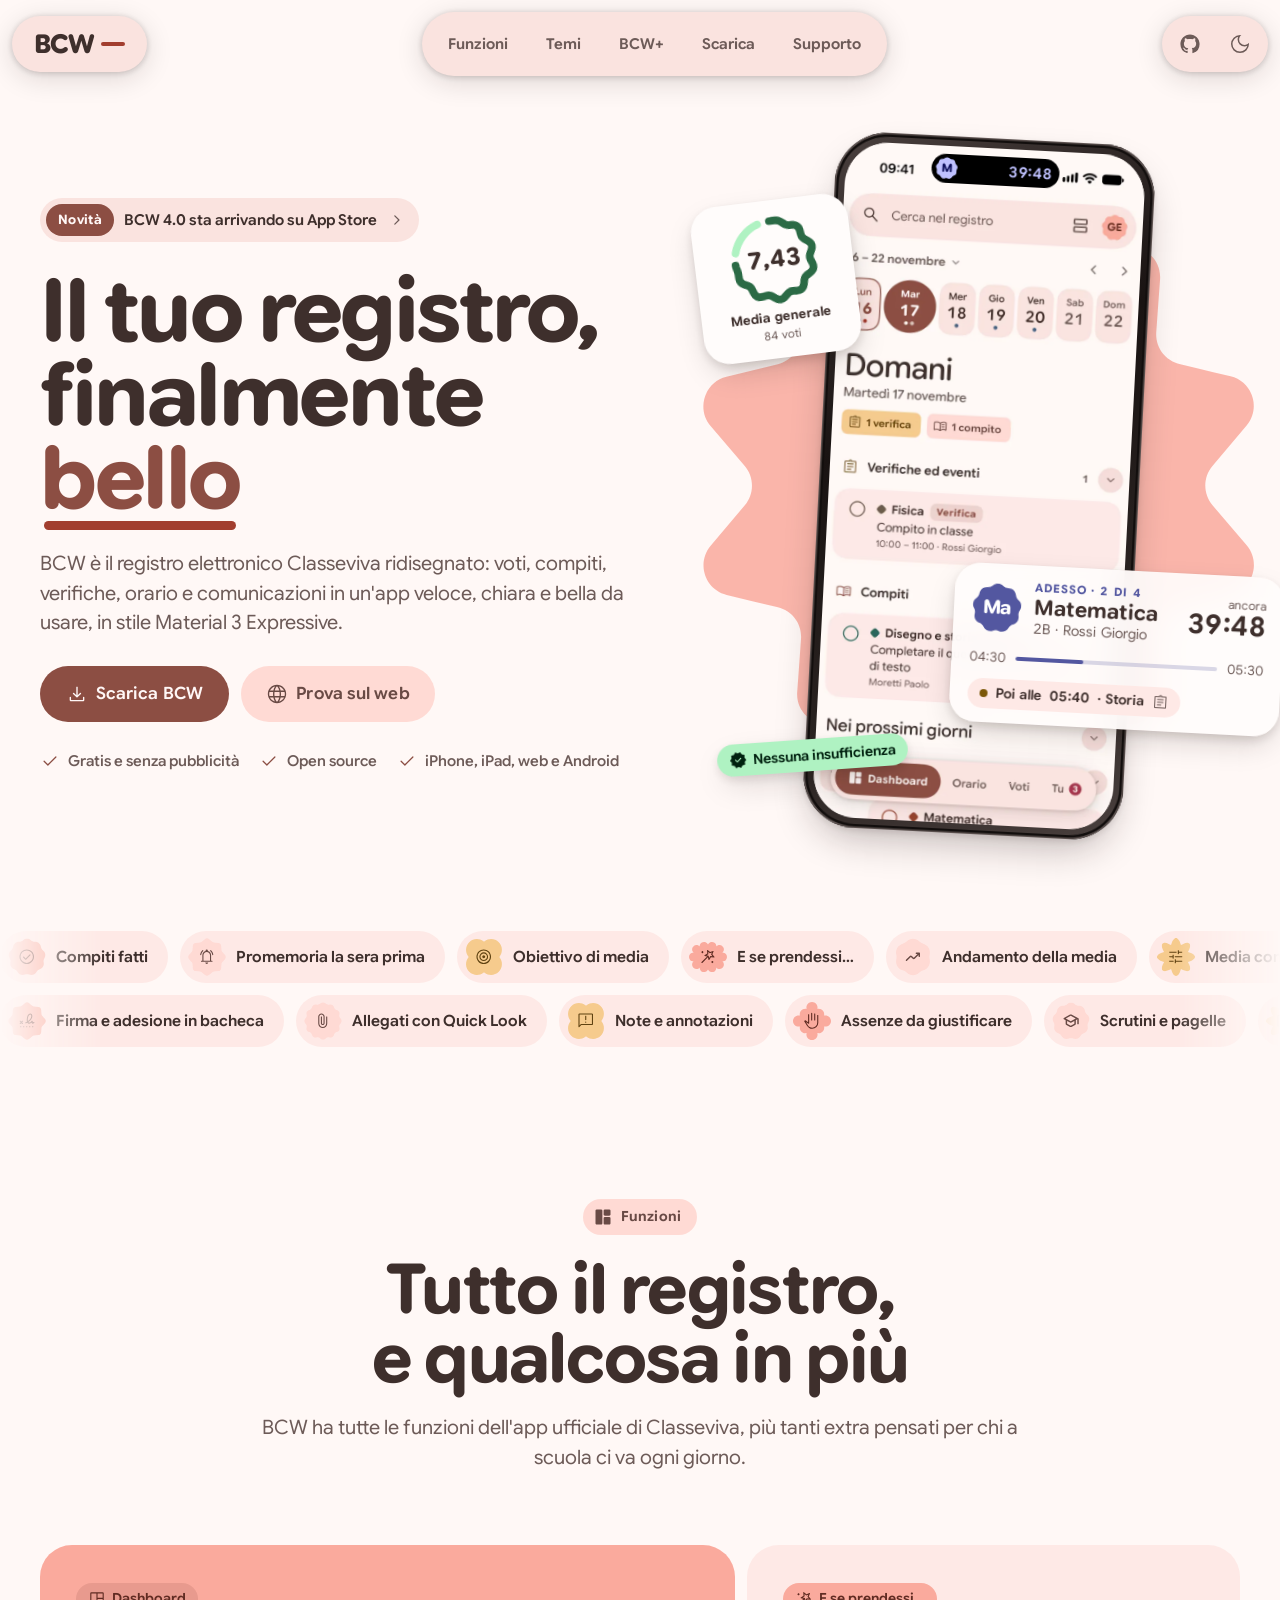
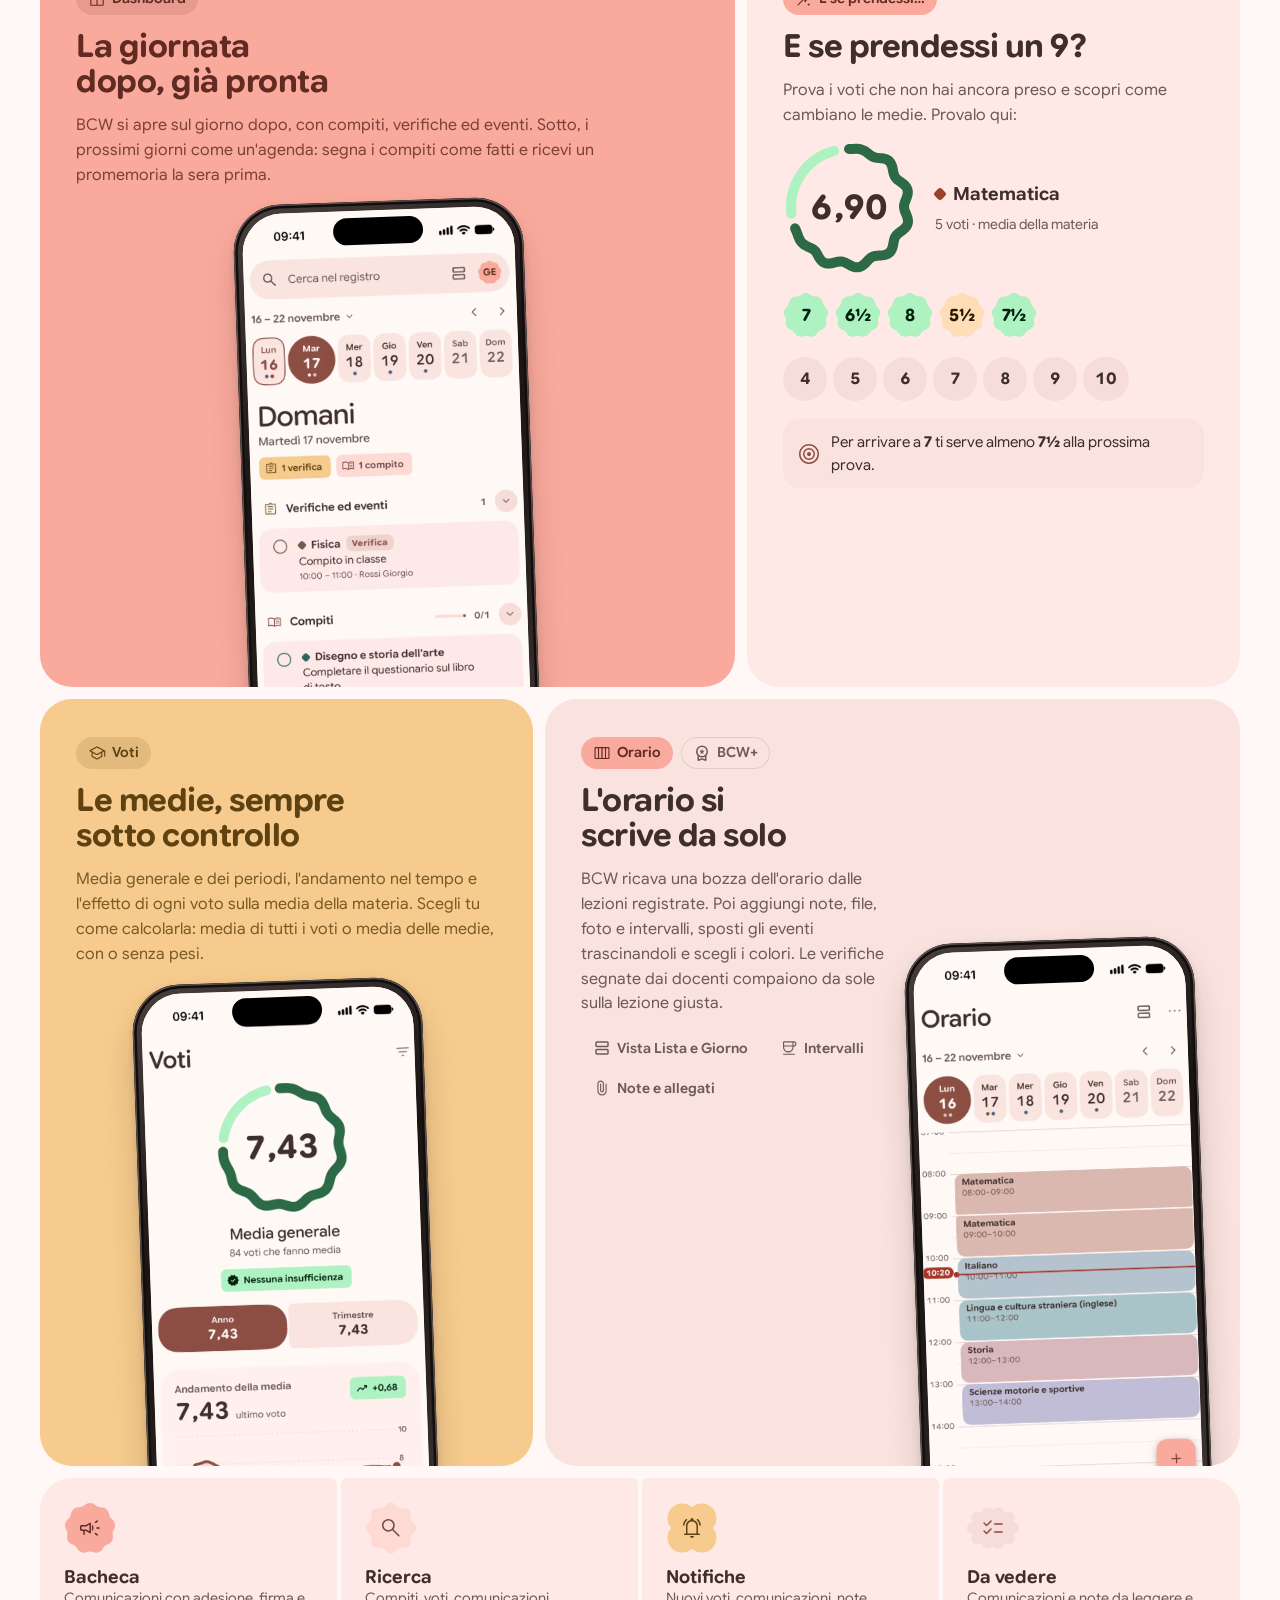
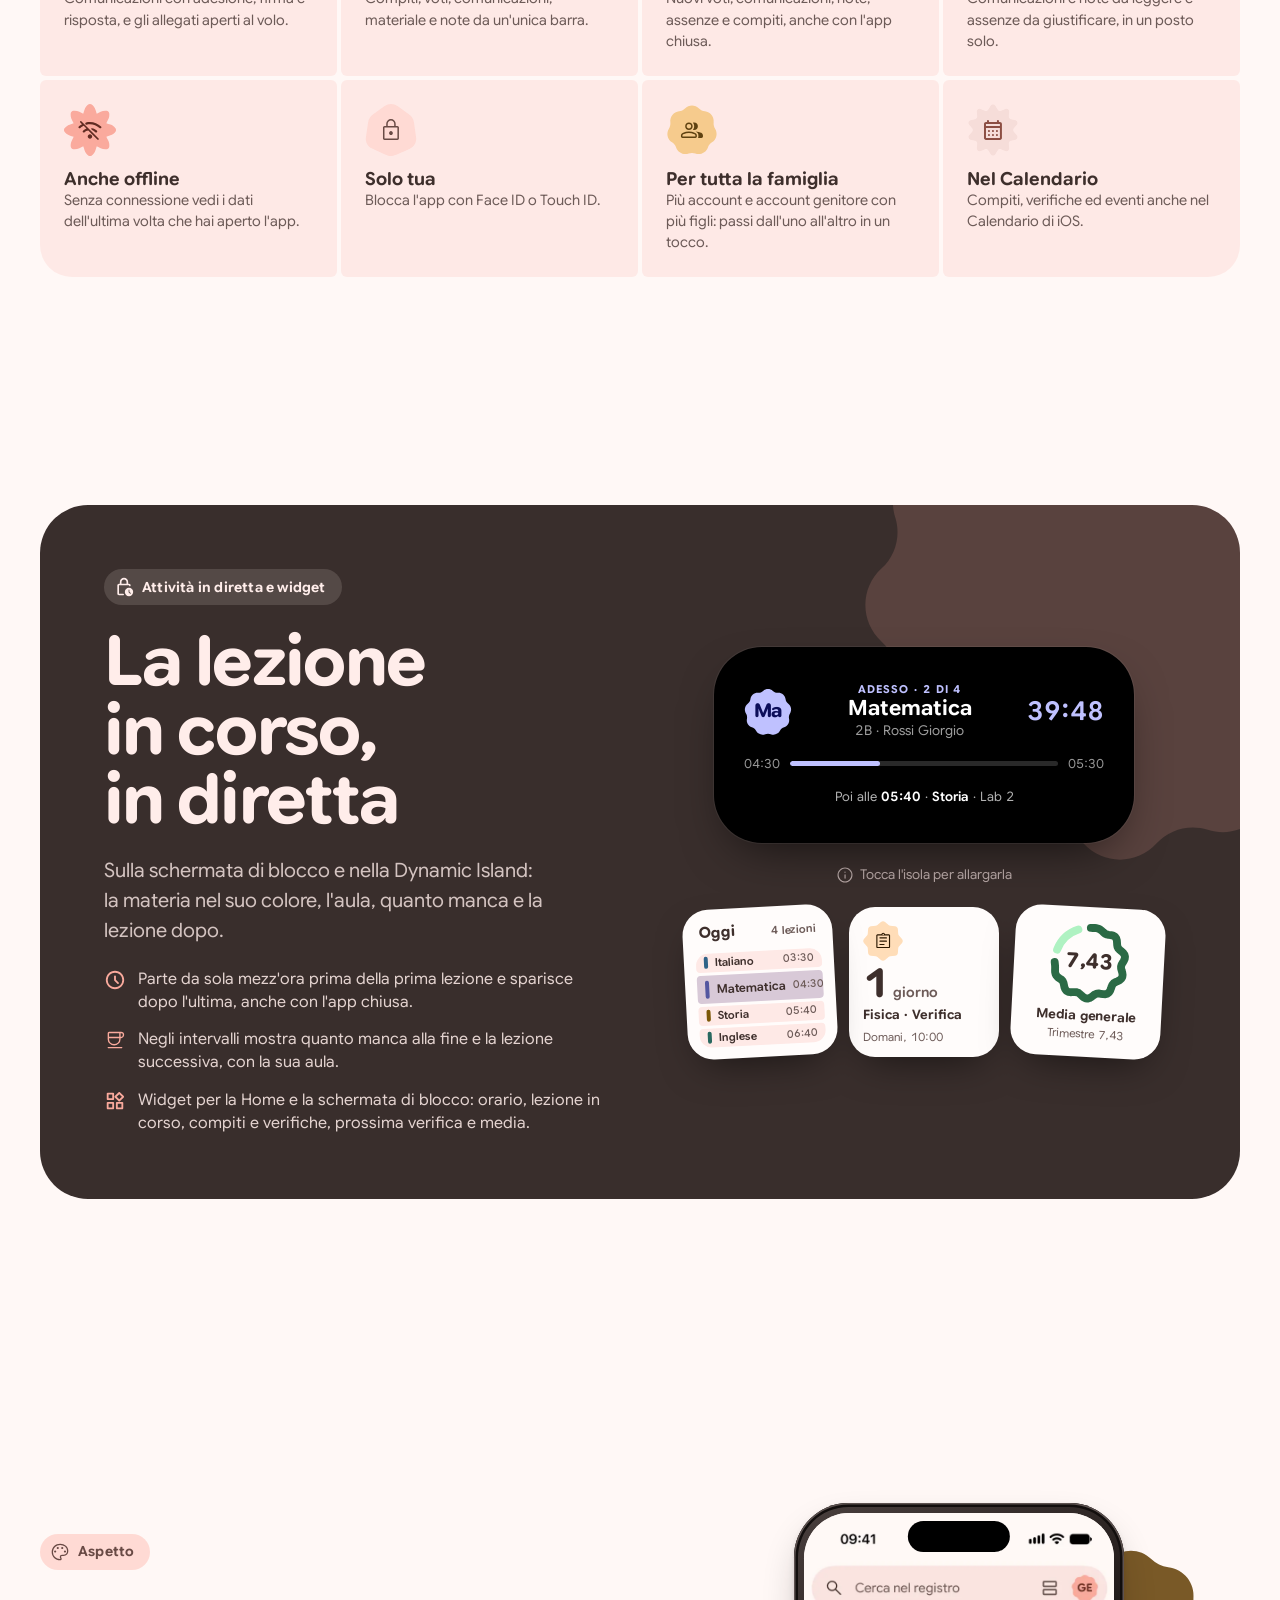
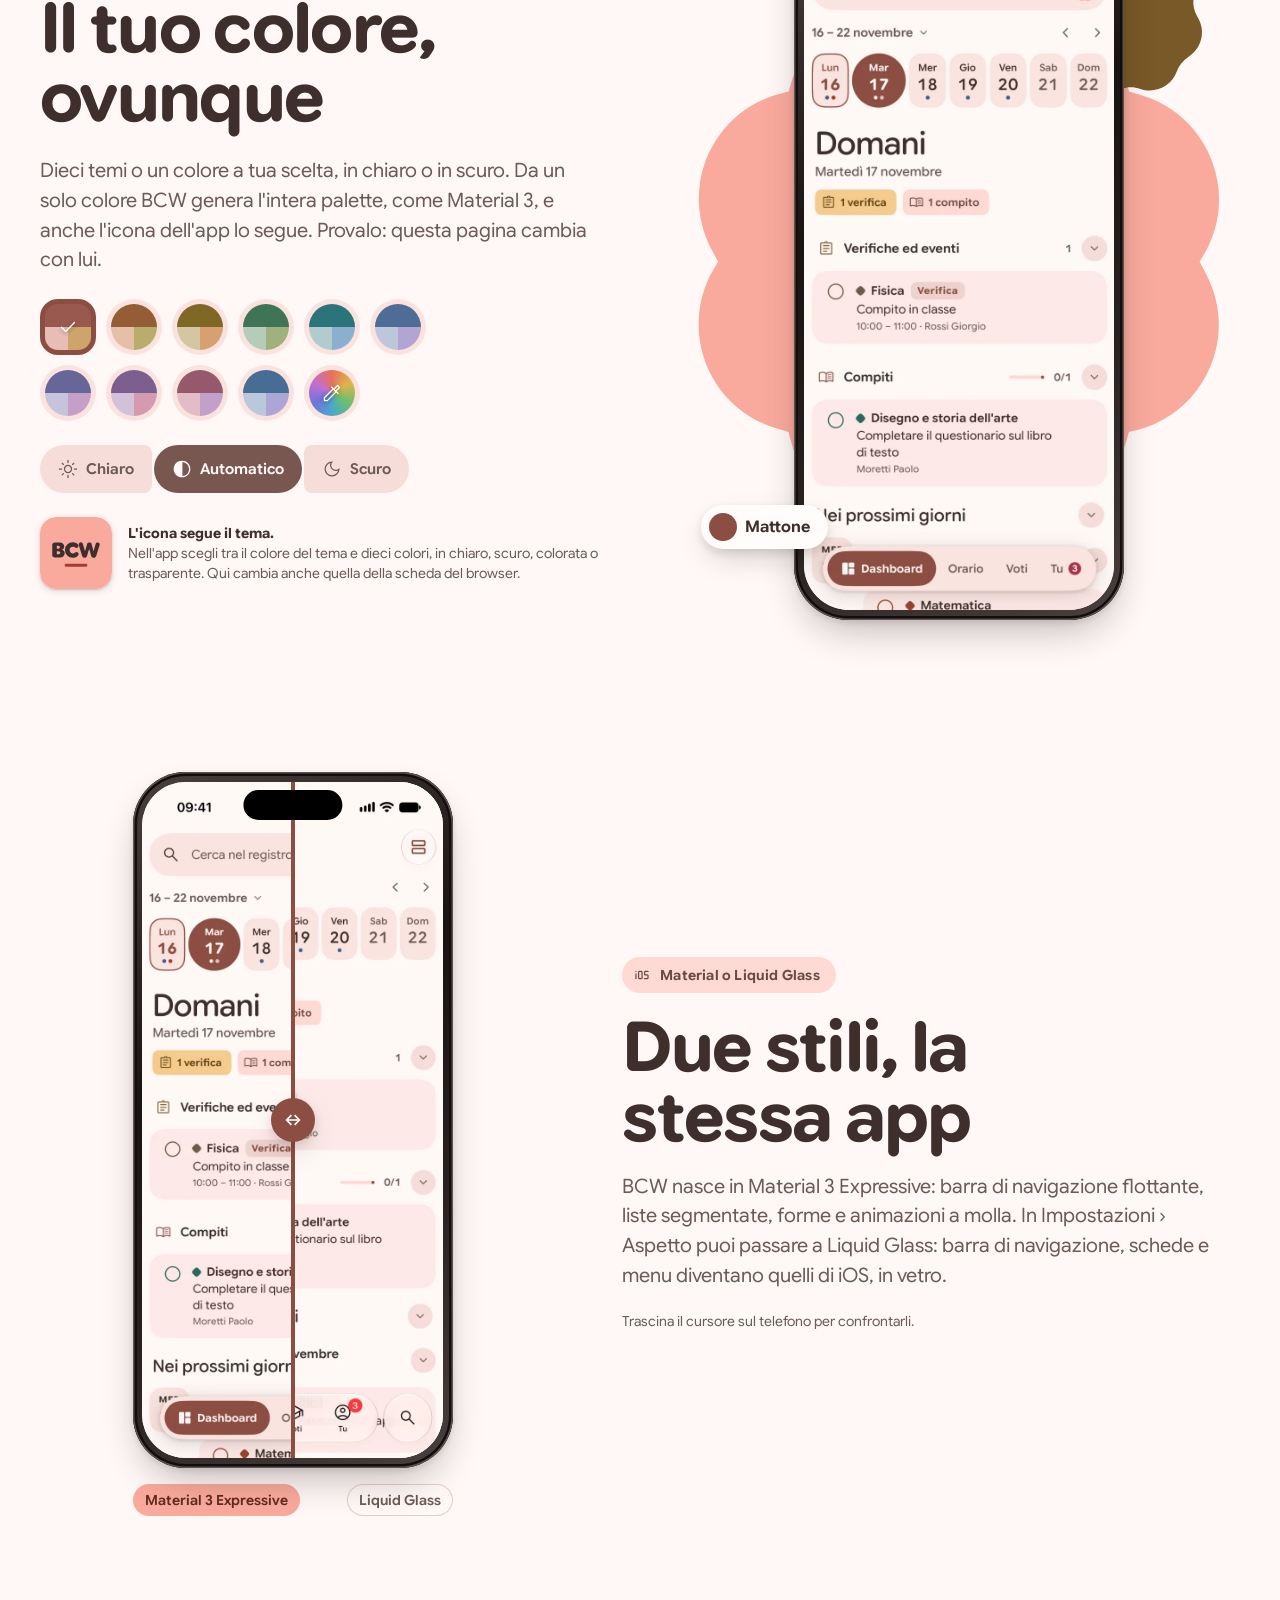
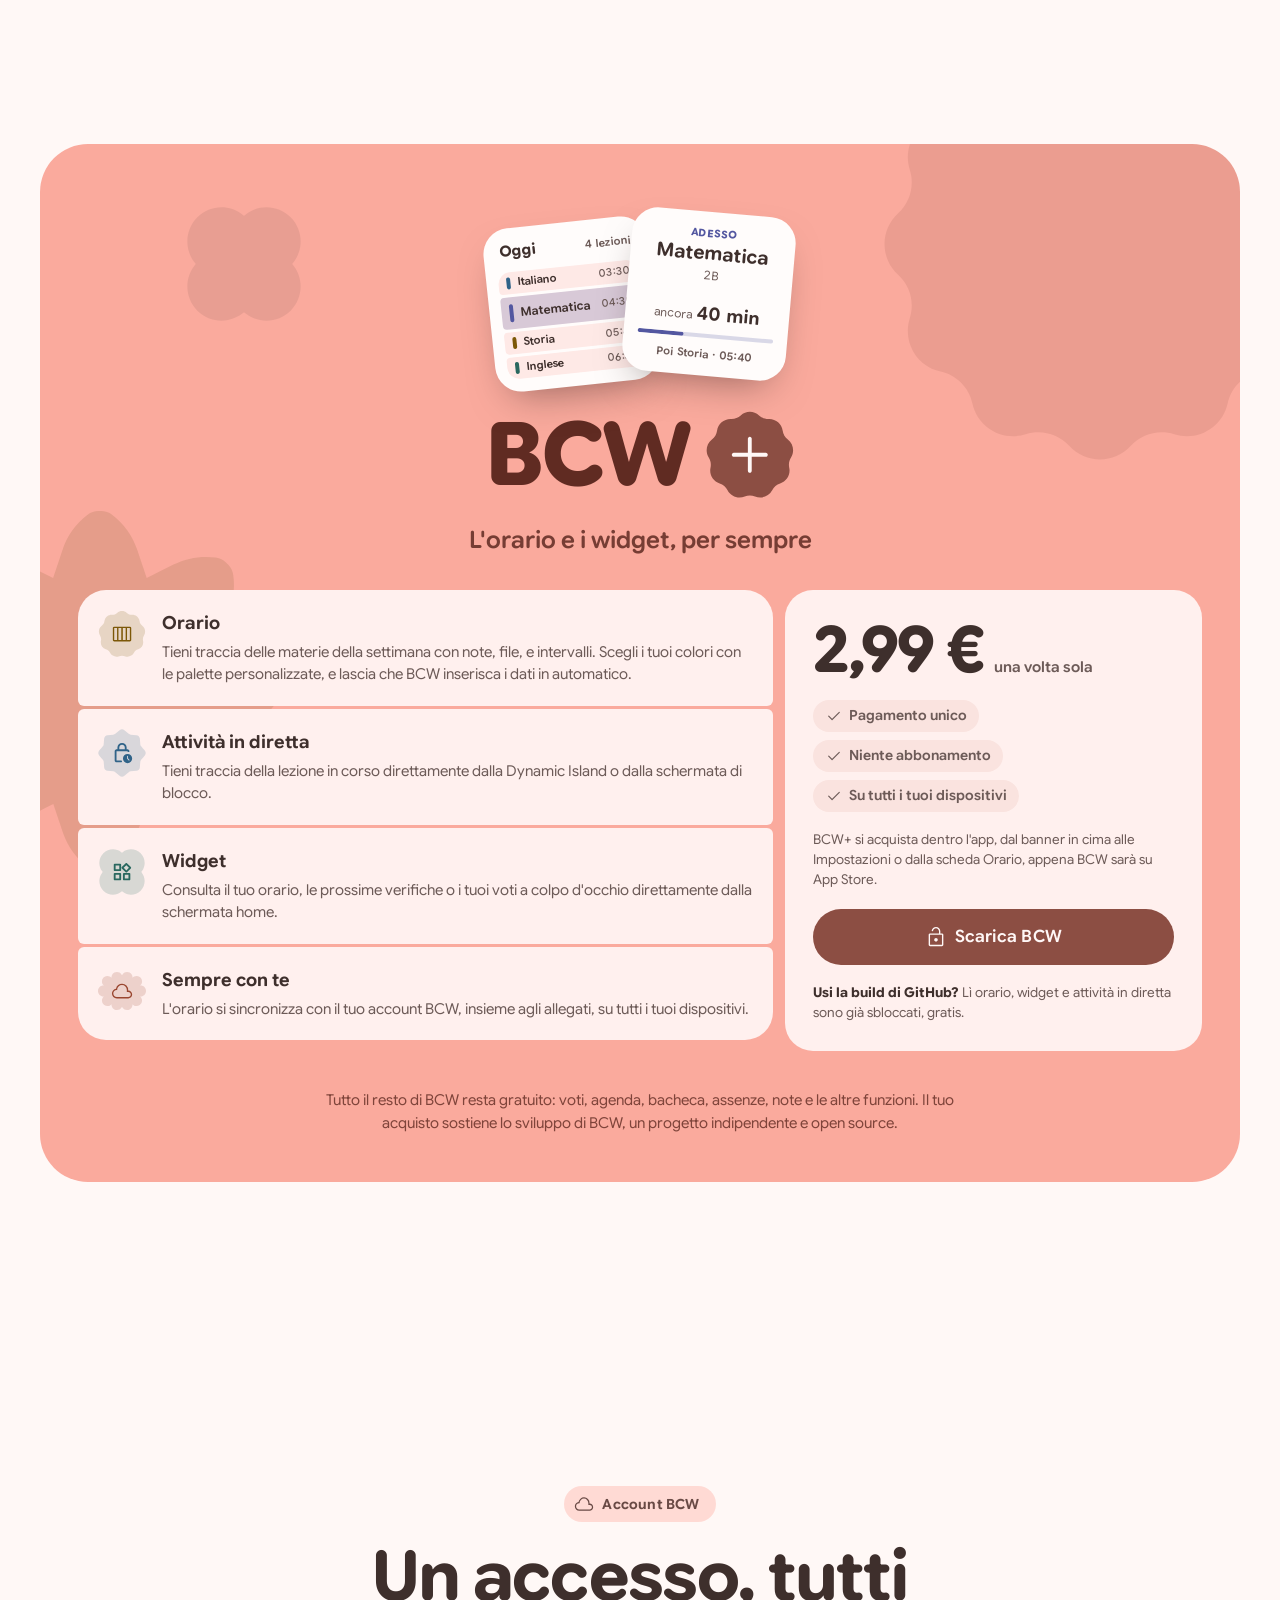
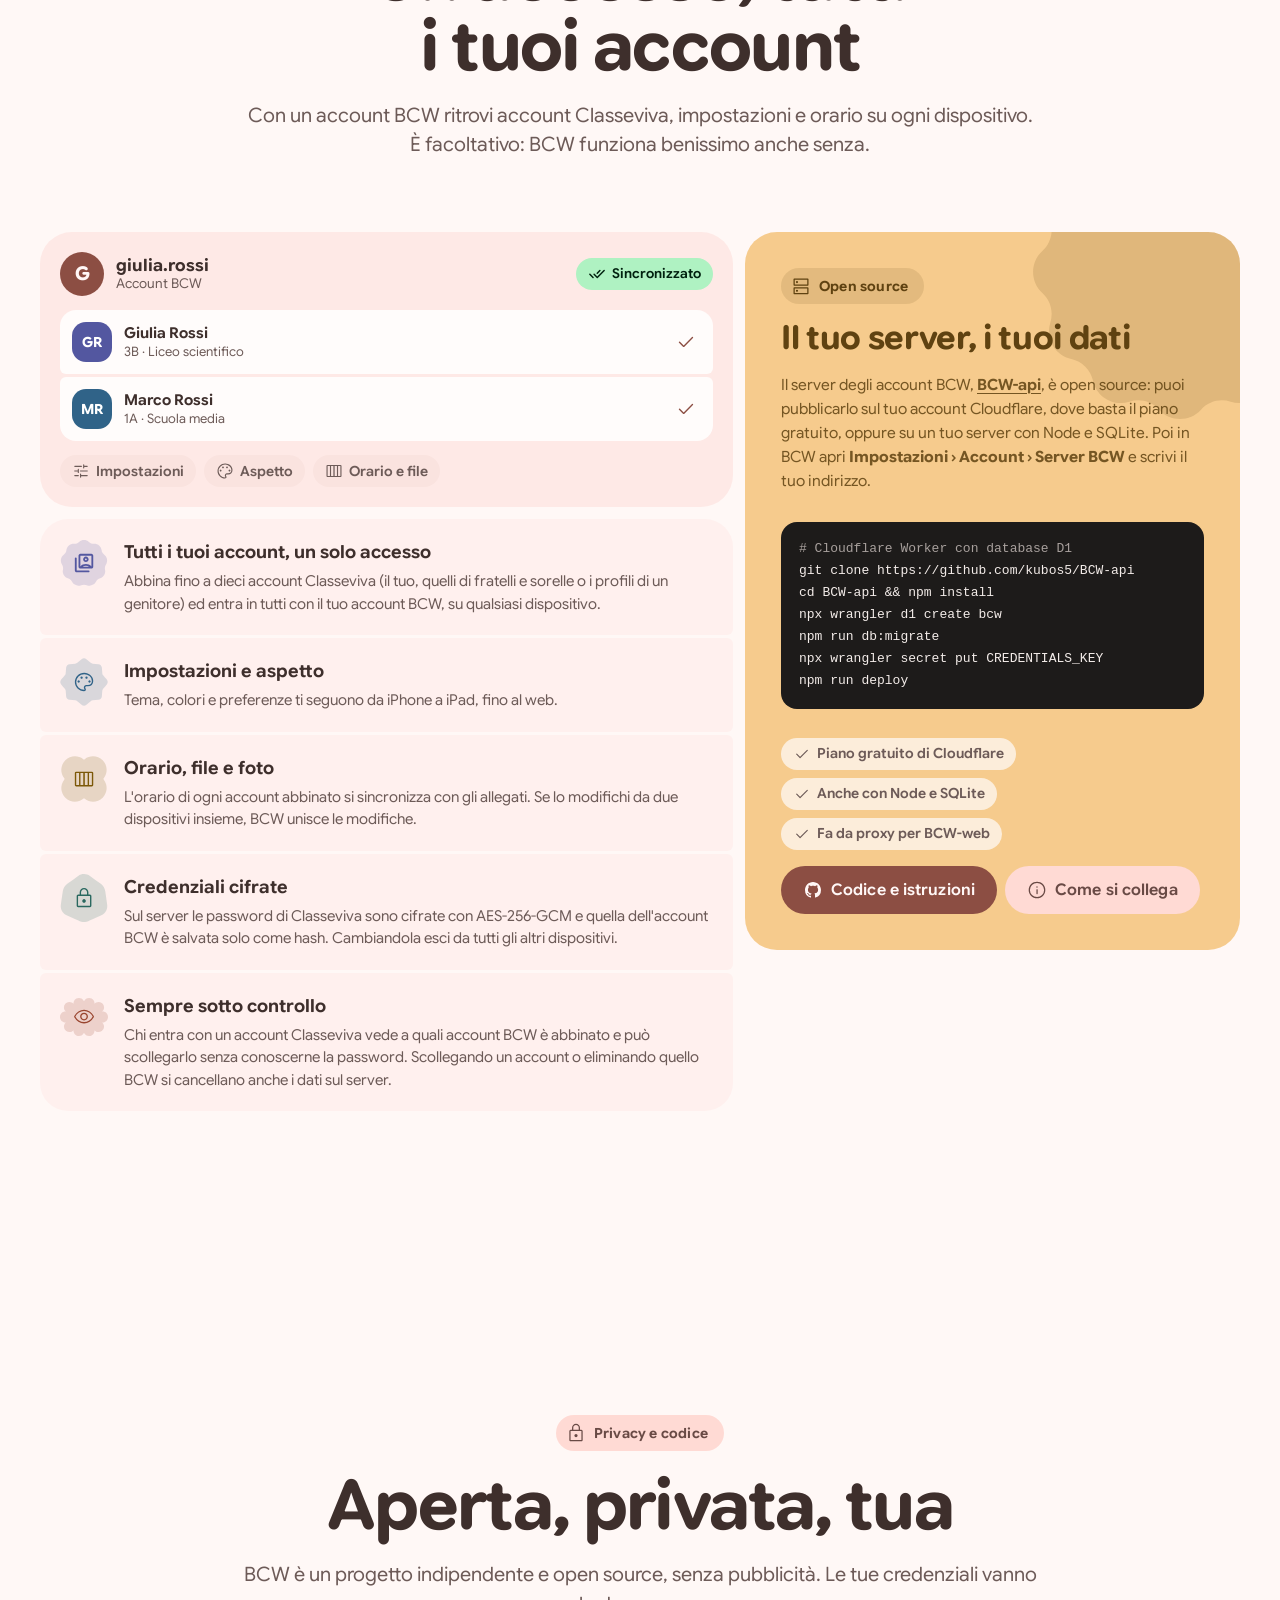
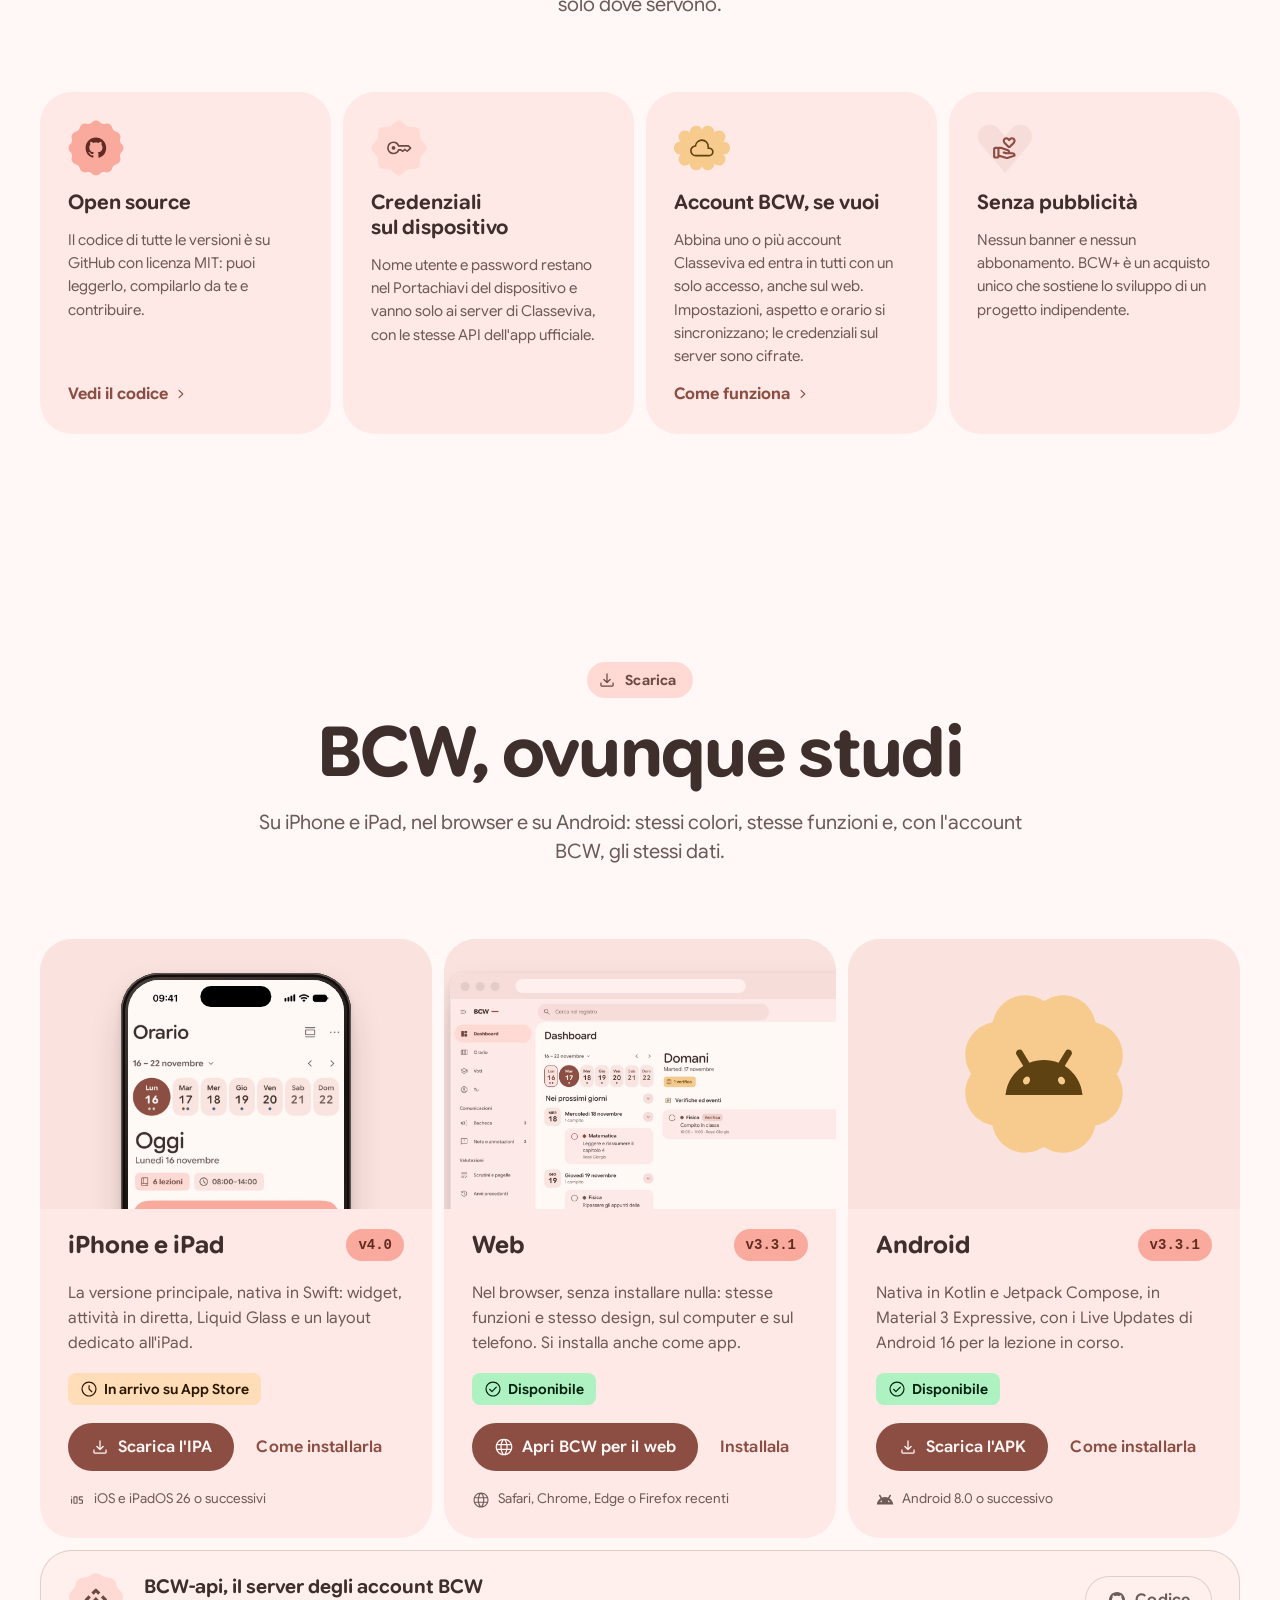
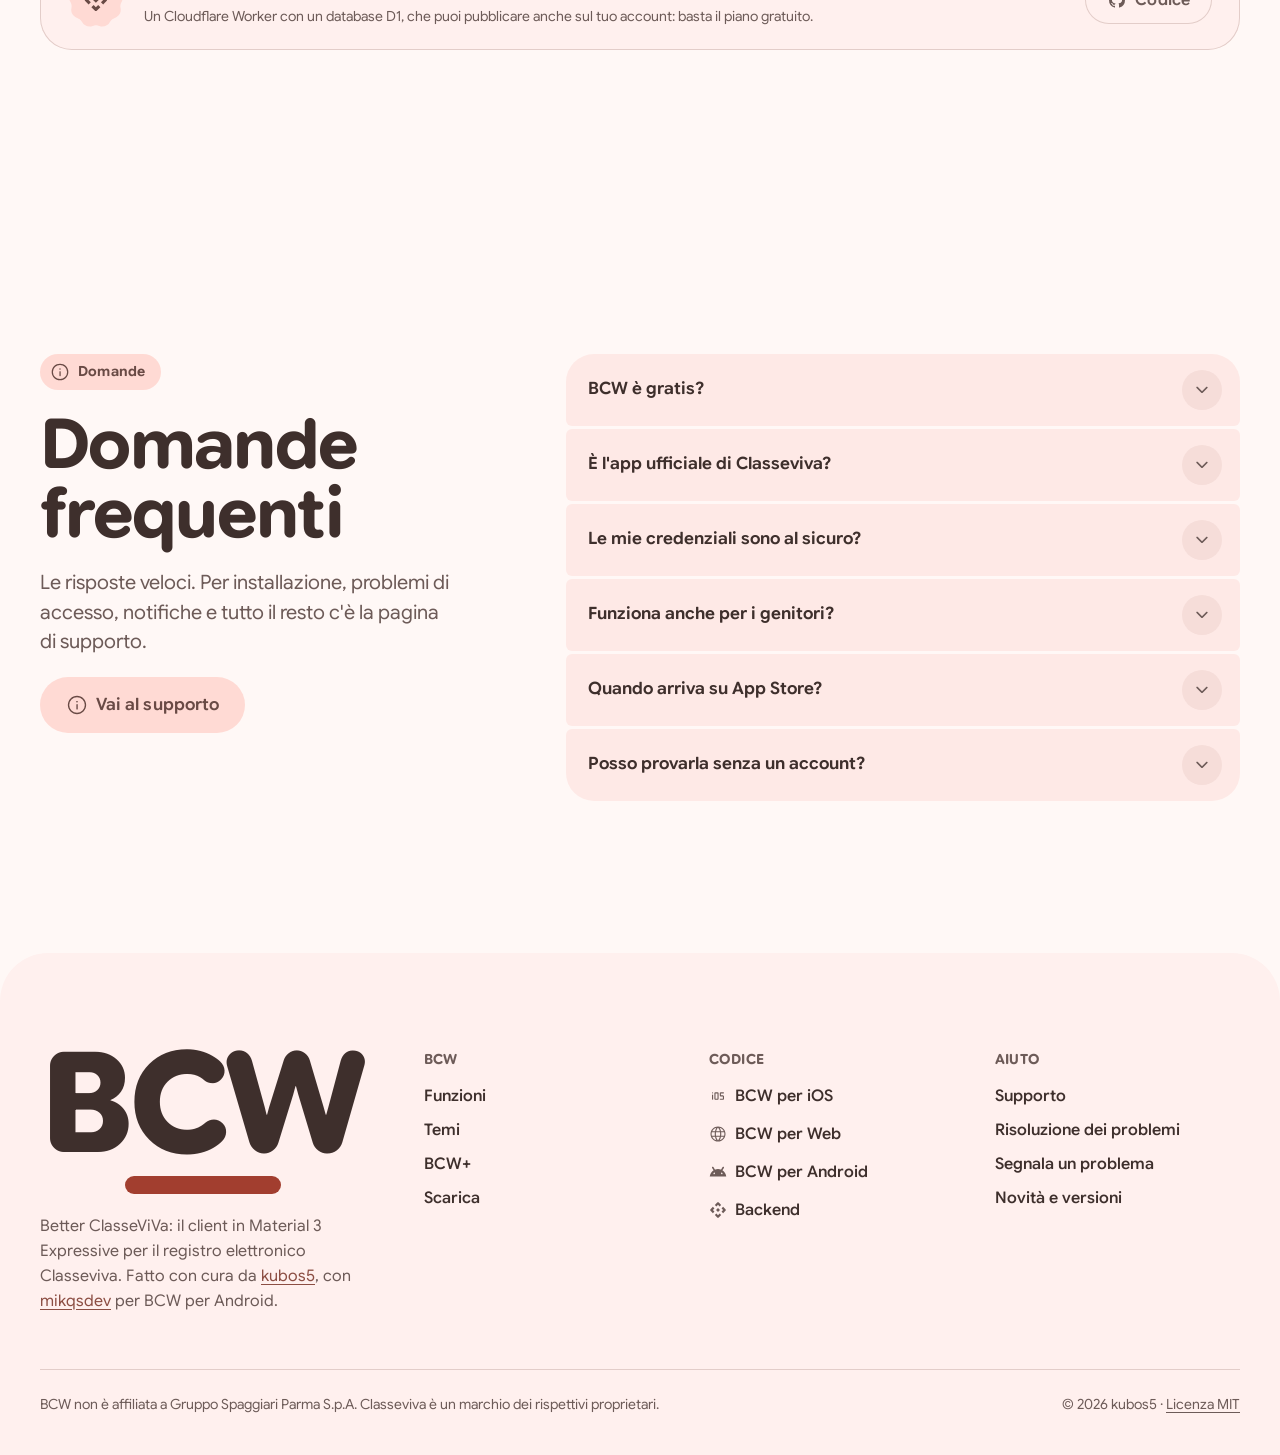
==== index.html @ 3d826f7b "Sito di BCW: pagina principale e supporto in Material 3 Expressive - Pagina principale: funzioni, at" ====
<!doctype html>
<html lang="it" class="no-js">
<head>
  <meta charset="utf-8">
  <meta name="viewport" content="width=device-width, initial-scale=1, viewport-fit=cover">
  <title>BCW · Il registro Classeviva, finalmente bello</title>
  <meta name="description" content="BCW è un client open source per il registro elettronico Classeviva, in stile Material 3 Expressive: voti, compiti, orario, widget e attività in diretta. Per iPhone, iPad, web e Android.">
  <meta name="theme-color" content="#fff8f6" media="(prefers-color-scheme: light)">
  <meta name="theme-color" content="#130d0b" media="(prefers-color-scheme: dark)">
  <meta name="color-scheme" content="light dark">
  <link rel="icon" type="image/svg+xml" href="assets/img/favicon.svg">
  <link rel="apple-touch-icon" href="assets/img/apple-touch-icon.png">
  <meta property="og:type" content="website">
  <meta property="og:locale" content="it_IT">
  <meta property="og:title" content="BCW · Il registro Classeviva, finalmente bello">
  <meta property="og:description" content="Voti, compiti, orario e comunicazioni in un'app veloce, chiara e bella da usare, in Material 3 Expressive. Open source, per iPhone, iPad, web e Android.">
  <meta property="og:image" content="https://kubos5.github.io/BCW-lp/assets/img/og.png">
  <meta name="twitter:card" content="summary_large_image">
  <link rel="preload" href="assets/fonts/GoogleSansFlex-latin-wght-ROND.woff2" as="font" type="font/woff2" crossorigin>
  <link rel="stylesheet" href="assets/css/site.css">
  <script>
    // Prima del primo disegno: tema chiaro/scuro e colore scelti (salvati nel browser) e, alla prima
    // visita della sessione, la comparsa dei colori con il cerchio (come nell'introduzione dell'app).
    (function () {
      var d = document.documentElement;
      d.classList.remove('no-js');
      try {
        var mode = localStorage.getItem('bcw-lp.mode');
        if (mode === 'light' || mode === 'dark') d.setAttribute('data-theme', mode);
        var theme = JSON.parse(localStorage.getItem('bcw-lp.accent') || 'null');
        if (theme && theme.css) {
          var style = document.createElement('style');
          style.id = 'accent-theme';
          style.textContent = theme.css;
          document.head.appendChild(style);
        }
        if (!matchMedia('(prefers-reduced-motion: reduce)').matches && !sessionStorage.getItem('bcw-lp.intro')) {
          d.classList.add('intro');
          sessionStorage.setItem('bcw-lp.intro', '1');
        }
      } catch (e) {}
    })();
  </script>
  <script type="module" src="assets/js/site.js"></script>
</head>
<body>
  <a class="skip" href="#main">Vai al contenuto</a>

  <header class="topbar">
    <a class="brand-pill floating" href="./" aria-label="BCW, pagina iniziale"><span class="logo inline">BCW</span></a>
    <nav class="navbar floating" aria-label="Sezioni">
      <a class="nav-item" href="#funzioni" data-spy="funzioni"><svg class="icon" aria-hidden="true"><use href="assets/icons.svg#dashboardFill"/></svg>Funzioni</a>
      <a class="nav-item" href="#temi" data-spy="temi"><svg class="icon" aria-hidden="true"><use href="assets/icons.svg#palette"/></svg>Temi</a>
      <a class="nav-item" href="#plus" data-spy="plus"><svg class="icon" aria-hidden="true"><use href="assets/icons.svg#workspacePremium"/></svg>BCW+</a>
      <a class="nav-item" href="#scarica" data-spy="scarica"><svg class="icon" aria-hidden="true"><use href="assets/icons.svg#download"/></svg>Scarica</a>
      <a class="nav-item desktop-only" href="support/"><svg class="icon" aria-hidden="true"><use href="assets/icons.svg#info"/></svg>Supporto</a>
    </nav>
    <div class="actions-pill floating">
      <a class="icon-btn only-mobile" href="support/" aria-label="Supporto"><svg class="icon" aria-hidden="true"><use href="assets/icons.svg#info"/></svg></a>
      <a class="icon-btn" href="https://github.com/kubos5/BCW" aria-label="BCW su GitHub"><svg class="icon" aria-hidden="true"><use href="assets/icons.svg#github"/></svg></a>
      <button class="icon-btn" type="button" data-mode-toggle aria-label="Passa al tema scuro"><svg class="icon" aria-hidden="true"><use href="assets/icons.svg#contrast"/></svg></button>
    </div>
  </header>

  <main id="main">
    <!-- MARK: Hero -->
    <section class="hero" id="top">
      <div class="hero-decor" aria-hidden="true">
        <svg class="shape d1 spin" style="--period: 90s" viewBox="0 0 100 100"><use href="assets/shapes.svg#cookie12Sided"/></svg>
        <svg class="shape d2 spin reverse" style="--period: 70s" viewBox="0 0 100 100"><use href="assets/shapes.svg#flower"/></svg>
        <svg class="shape d3 spin" style="--period: 30s" viewBox="0 0 100 100"><use href="assets/shapes.svg#clover4Leaf"/></svg>
      </div>
      <div class="container hero-grid">
        <div class="hero-copy">
          <a class="news-chip pop" href="https://github.com/kubos5/BCW/releases/tag/v4.0">
            <span class="new">Novità</span> <span data-version="ios">BCW 4.0 sta arrivando su App Store</span>
            <svg class="icon" aria-hidden="true"><use href="assets/icons.svg#chevronRight"/></svg>
          </a>
          <h1 class="display-xl">Il tuo registro, finalmente <span class="underlined" data-intro-origin>bello</span></h1>
          <p class="lead">BCW è il registro elettronico Classeviva ridisegnato: voti, compiti, verifiche, orario e comunicazioni in un'app veloce, chiara e bella da usare, in stile Material 3 Expressive.</p>
          <div class="cta-row">
            <a class="btn filled l" href="#scarica"><svg class="icon" aria-hidden="true"><use href="assets/icons.svg#download"/></svg>Scarica BCW</a>
            <a class="btn tonal l" href="https://kubos5.github.io/BCW-web/"><svg class="icon" aria-hidden="true"><use href="assets/icons.svg#globe"/></svg>Prova sul web</a>
          </div>
          <ul class="facts">
            <li><svg class="icon" aria-hidden="true"><use href="assets/icons.svg#check"/></svg>Gratis e senza pubblicità</li>
            <li><svg class="icon" aria-hidden="true"><use href="assets/icons.svg#check"/></svg>Open source</li>
            <li><svg class="icon" aria-hidden="true"><use href="assets/icons.svg#check"/></svg>iPhone, iPad, web e Android</li>
          </ul>
        </div>

        <div class="hero-art">
          <svg class="shape blob spin" style="--period: 60s" viewBox="0 0 100 100" aria-hidden="true"><use href="assets/shapes.svg#softBurst"/></svg>
          <div class="phone">
            <div class="island live" data-hero-island>
              <span class="shaped badge"><svg class="shape" viewBox="0 0 100 100" aria-hidden="true"><use href="assets/shapes.svg#cookie9Sided"/></svg><b>M</b></span>
              <span class="time" data-live="left">40:00</span>
            </div>
            <div class="screen">
              <picture>
                <source data-dark media="(prefers-color-scheme: dark)" srcset="assets/img/shots/d-dashboard.webp">
                <img src="assets/img/shots/l-dashboard.webp" width="720" height="1565" alt="La Dashboard di BCW su iPhone: la settimana in alto, poi il giorno dopo con una verifica di fisica e un compito di disegno.">
              </picture>
            </div>
          </div>
          <div class="float widget w-avg pop" style="--d: 1" aria-hidden="true">
            <div class="ring tone-good" data-ring="7.43" data-size="94" data-line="8"><span class="num">7,43</span></div>
            <span class="label">Media generale</span>
            <span class="sub">84 voti</span>
          </div>
          <div class="float live-card pop" style="--d: 2" aria-hidden="true">
            <div class="live-top">
              <span class="shaped"><svg class="shape" viewBox="0 0 100 100"><use href="assets/shapes.svg#cookie9Sided"/></svg><b>Ma</b></span>
              <div class="live-what">
                <div class="kicker">Adesso · 2 di 4</div>
                <div class="subject">Matematica</div>
                <div class="where">2B · Rossi Giorgio</div>
              </div>
              <div class="live-left"><small>ancora</small><strong data-live="left">40:00</strong></div>
            </div>
            <div class="live-bar"><span data-live="start">10:00</span><span class="track"><i data-live="bar"></i></span><span data-live="end">11:00</span></div>
            <div class="live-next"><span class="dot"></span>Poi alle <span data-live="next-start">11:10</span> · Storia<svg class="icon"><use href="assets/icons.svg#clipboardPen"/></svg></div>
          </div>
          <span class="float chip good pill chip-float pop" style="--d: 3" aria-hidden="true"><svg class="icon"><use href="assets/icons.svg#checkSealFill"/></svg>Nessuna insufficienza</span>
        </div>
      </div>
    </section>

    <!-- MARK: Nastro delle funzioni -->
    <section class="marquee" aria-label="Alcune funzioni di BCW">
      <div class="marquee-track">
        <div class="marquee-track" style="animation: none">
          <span class="feature-chip"><span class="shaped"><svg class="shape" viewBox="0 0 100 100"><use href="assets/shapes.svg#cookie9Sided"/></svg><svg class="icon"><use href="assets/icons.svg#checkCircle"/></svg></span>Compiti fatti</span>
          <span class="feature-chip"><span class="shaped"><svg class="shape" viewBox="0 0 100 100"><use href="assets/shapes.svg#sunny"/></svg><svg class="icon"><use href="assets/icons.svg#bellActive"/></svg></span>Promemoria la sera prima</span>
          <span class="feature-chip"><span class="shaped"><svg class="shape" viewBox="0 0 100 100"><use href="assets/shapes.svg#clover4Leaf"/></svg><svg class="icon"><use href="assets/icons.svg#target"/></svg></span>Obiettivo di media</span>
          <span class="feature-chip"><span class="shaped"><svg class="shape" viewBox="0 0 100 100"><use href="assets/shapes.svg#puffy"/></svg><svg class="icon"><use href="assets/icons.svg#wand"/></svg></span>E se prendessi…</span>
          <span class="feature-chip"><span class="shaped"><svg class="shape" viewBox="0 0 100 100"><use href="assets/shapes.svg#cookie6Sided"/></svg><svg class="icon"><use href="assets/icons.svg#trendingUp"/></svg></span>Andamento della media</span>
          <span class="feature-chip"><span class="shaped"><svg class="shape" viewBox="0 0 100 100"><use href="assets/shapes.svg#flower"/></svg><svg class="icon"><use href="assets/icons.svg#tune"/></svg></span>Media con o senza pesi</span>
          <span class="feature-chip"><span class="shaped"><svg class="shape" viewBox="0 0 100 100"><use href="assets/shapes.svg#softBurst"/></svg><svg class="icon"><use href="assets/icons.svg#calendarMonth"/></svg></span>Calendario di iOS</span>
          <span class="feature-chip"><span class="shaped"><svg class="shape" viewBox="0 0 100 100"><use href="assets/shapes.svg#gem"/></svg><svg class="icon"><use href="assets/icons.svg#lock"/></svg></span>Face ID e Touch ID</span>
          <span class="feature-chip"><span class="shaped"><svg class="shape" viewBox="0 0 100 100"><use href="assets/shapes.svg#cookie7Sided"/></svg><svg class="icon"><use href="assets/icons.svg#wifiOff"/></svg></span>Anche offline</span>
          <span class="feature-chip"><span class="shaped"><svg class="shape" viewBox="0 0 100 100"><use href="assets/shapes.svg#clover8Leaf"/></svg><svg class="icon"><use href="assets/icons.svg#users"/></svg></span>Account genitore</span>
          <span class="feature-chip"><span class="shaped"><svg class="shape" viewBox="0 0 100 100"><use href="assets/shapes.svg#pentagon"/></svg><svg class="icon"><use href="assets/icons.svg#switchAccount"/></svg></span>Più account</span>
          <span class="feature-chip"><span class="shaped"><svg class="shape" viewBox="0 0 100 100"><use href="assets/shapes.svg#verySunny"/></svg><svg class="icon"><use href="assets/icons.svg#textSearch"/></svg></span>Ricerca in tutto il registro</span>
        </div>
        <div class="marquee-track" style="animation: none" aria-hidden="true">
          <span class="feature-chip"><span class="shaped"><svg class="shape" viewBox="0 0 100 100"><use href="assets/shapes.svg#cookie9Sided"/></svg><svg class="icon"><use href="assets/icons.svg#checkCircle"/></svg></span>Compiti fatti</span>
          <span class="feature-chip"><span class="shaped"><svg class="shape" viewBox="0 0 100 100"><use href="assets/shapes.svg#sunny"/></svg><svg class="icon"><use href="assets/icons.svg#bellActive"/></svg></span>Promemoria la sera prima</span>
          <span class="feature-chip"><span class="shaped"><svg class="shape" viewBox="0 0 100 100"><use href="assets/shapes.svg#clover4Leaf"/></svg><svg class="icon"><use href="assets/icons.svg#target"/></svg></span>Obiettivo di media</span>
          <span class="feature-chip"><span class="shaped"><svg class="shape" viewBox="0 0 100 100"><use href="assets/shapes.svg#puffy"/></svg><svg class="icon"><use href="assets/icons.svg#wand"/></svg></span>E se prendessi…</span>
          <span class="feature-chip"><span class="shaped"><svg class="shape" viewBox="0 0 100 100"><use href="assets/shapes.svg#cookie6Sided"/></svg><svg class="icon"><use href="assets/icons.svg#trendingUp"/></svg></span>Andamento della media</span>
          <span class="feature-chip"><span class="shaped"><svg class="shape" viewBox="0 0 100 100"><use href="assets/shapes.svg#flower"/></svg><svg class="icon"><use href="assets/icons.svg#tune"/></svg></span>Media con o senza pesi</span>
          <span class="feature-chip"><span class="shaped"><svg class="shape" viewBox="0 0 100 100"><use href="assets/shapes.svg#softBurst"/></svg><svg class="icon"><use href="assets/icons.svg#calendarMonth"/></svg></span>Calendario di iOS</span>
          <span class="feature-chip"><span class="shaped"><svg class="shape" viewBox="0 0 100 100"><use href="assets/shapes.svg#gem"/></svg><svg class="icon"><use href="assets/icons.svg#lock"/></svg></span>Face ID e Touch ID</span>
          <span class="feature-chip"><span class="shaped"><svg class="shape" viewBox="0 0 100 100"><use href="assets/shapes.svg#cookie7Sided"/></svg><svg class="icon"><use href="assets/icons.svg#wifiOff"/></svg></span>Anche offline</span>
          <span class="feature-chip"><span class="shaped"><svg class="shape" viewBox="0 0 100 100"><use href="assets/shapes.svg#clover8Leaf"/></svg><svg class="icon"><use href="assets/icons.svg#users"/></svg></span>Account genitore</span>
          <span class="feature-chip"><span class="shaped"><svg class="shape" viewBox="0 0 100 100"><use href="assets/shapes.svg#pentagon"/></svg><svg class="icon"><use href="assets/icons.svg#switchAccount"/></svg></span>Più account</span>
          <span class="feature-chip"><span class="shaped"><svg class="shape" viewBox="0 0 100 100"><use href="assets/shapes.svg#verySunny"/></svg><svg class="icon"><use href="assets/icons.svg#textSearch"/></svg></span>Ricerca in tutto il registro</span>
        </div>
      </div>
      <div class="marquee-track reverse">
        <div class="marquee-track" style="animation: none">
          <span class="feature-chip"><span class="shaped"><svg class="shape" viewBox="0 0 100 100"><use href="assets/shapes.svg#sunny"/></svg><svg class="icon"><use href="assets/icons.svg#signature"/></svg></span>Firma e adesione in bacheca</span>
          <span class="feature-chip"><span class="shaped"><svg class="shape" viewBox="0 0 100 100"><use href="assets/shapes.svg#cookie12Sided"/></svg><svg class="icon"><use href="assets/icons.svg#paperclip"/></svg></span>Allegati con Quick Look</span>
          <span class="feature-chip"><span class="shaped"><svg class="shape" viewBox="0 0 100 100"><use href="assets/shapes.svg#clover4Leaf"/></svg><svg class="icon"><use href="assets/icons.svg#messageAlert"/></svg></span>Note e annotazioni</span>
          <span class="feature-chip"><span class="shaped"><svg class="shape" viewBox="0 0 100 100"><use href="assets/shapes.svg#puffyDiamond"/></svg><svg class="icon"><use href="assets/icons.svg#hand"/></svg></span>Assenze da giustificare</span>
          <span class="feature-chip"><span class="shaped"><svg class="shape" viewBox="0 0 100 100"><use href="assets/shapes.svg#cookie9Sided"/></svg><svg class="icon"><use href="assets/icons.svg#school"/></svg></span>Scrutini e pagelle</span>
          <span class="feature-chip"><span class="shaped"><svg class="shape" viewBox="0 0 100 100"><use href="assets/shapes.svg#flower"/></svg><svg class="icon"><use href="assets/icons.svg#folder"/></svg></span>Materiale didattico</span>
          <span class="feature-chip"><span class="shaped"><svg class="shape" viewBox="0 0 100 100"><use href="assets/shapes.svg#gem"/></svg><svg class="icon"><use href="assets/icons.svg#history"/></svg></span>Anni precedenti</span>
          <span class="feature-chip"><span class="shaped"><svg class="shape" viewBox="0 0 100 100"><use href="assets/shapes.svg#softBurst"/></svg><svg class="icon"><use href="assets/icons.svg#beach"/></svg></span>Conto alla rovescia alle vacanze</span>
          <span class="feature-chip"><span class="shaped"><svg class="shape" viewBox="0 0 100 100"><use href="assets/shapes.svg#cookie6Sided"/></svg><svg class="icon"><use href="assets/icons.svg#bell"/></svg></span>Notifiche delle novità</span>
          <span class="feature-chip"><span class="shaped"><svg class="shape" viewBox="0 0 100 100"><use href="assets/shapes.svg#pentagon"/></svg><svg class="icon"><use href="assets/icons.svg#sparkles"/></svg></span>Modalità demo</span>
          <span class="feature-chip"><span class="shaped"><svg class="shape" viewBox="0 0 100 100"><use href="assets/shapes.svg#cookie7Sided"/></svg><svg class="icon"><use href="assets/icons.svg#checklist"/></svg></span>Riepilogo con le insufficienze</span>
          <span class="feature-chip"><span class="shaped"><svg class="shape" viewBox="0 0 100 100"><use href="assets/shapes.svg#verySunny"/></svg><svg class="icon"><use href="assets/icons.svg#contrast"/></svg></span>Liquid Glass</span>
        </div>
        <div class="marquee-track" style="animation: none" aria-hidden="true">
          <span class="feature-chip"><span class="shaped"><svg class="shape" viewBox="0 0 100 100"><use href="assets/shapes.svg#sunny"/></svg><svg class="icon"><use href="assets/icons.svg#signature"/></svg></span>Firma e adesione in bacheca</span>
          <span class="feature-chip"><span class="shaped"><svg class="shape" viewBox="0 0 100 100"><use href="assets/shapes.svg#cookie12Sided"/></svg><svg class="icon"><use href="assets/icons.svg#paperclip"/></svg></span>Allegati con Quick Look</span>
          <span class="feature-chip"><span class="shaped"><svg class="shape" viewBox="0 0 100 100"><use href="assets/shapes.svg#clover4Leaf"/></svg><svg class="icon"><use href="assets/icons.svg#messageAlert"/></svg></span>Note e annotazioni</span>
          <span class="feature-chip"><span class="shaped"><svg class="shape" viewBox="0 0 100 100"><use href="assets/shapes.svg#puffyDiamond"/></svg><svg class="icon"><use href="assets/icons.svg#hand"/></svg></span>Assenze da giustificare</span>
          <span class="feature-chip"><span class="shaped"><svg class="shape" viewBox="0 0 100 100"><use href="assets/shapes.svg#cookie9Sided"/></svg><svg class="icon"><use href="assets/icons.svg#school"/></svg></span>Scrutini e pagelle</span>
          <span class="feature-chip"><span class="shaped"><svg class="shape" viewBox="0 0 100 100"><use href="assets/shapes.svg#flower"/></svg><svg class="icon"><use href="assets/icons.svg#folder"/></svg></span>Materiale didattico</span>
          <span class="feature-chip"><span class="shaped"><svg class="shape" viewBox="0 0 100 100"><use href="assets/shapes.svg#gem"/></svg><svg class="icon"><use href="assets/icons.svg#history"/></svg></span>Anni precedenti</span>
          <span class="feature-chip"><span class="shaped"><svg class="shape" viewBox="0 0 100 100"><use href="assets/shapes.svg#softBurst"/></svg><svg class="icon"><use href="assets/icons.svg#beach"/></svg></span>Conto alla rovescia alle vacanze</span>
          <span class="feature-chip"><span class="shaped"><svg class="shape" viewBox="0 0 100 100"><use href="assets/shapes.svg#cookie6Sided"/></svg><svg class="icon"><use href="assets/icons.svg#bell"/></svg></span>Notifiche delle novità</span>
          <span class="feature-chip"><span class="shaped"><svg class="shape" viewBox="0 0 100 100"><use href="assets/shapes.svg#pentagon"/></svg><svg class="icon"><use href="assets/icons.svg#sparkles"/></svg></span>Modalità demo</span>
          <span class="feature-chip"><span class="shaped"><svg class="shape" viewBox="0 0 100 100"><use href="assets/shapes.svg#cookie7Sided"/></svg><svg class="icon"><use href="assets/icons.svg#checklist"/></svg></span>Riepilogo con le insufficienze</span>
          <span class="feature-chip"><span class="shaped"><svg class="shape" viewBox="0 0 100 100"><use href="assets/shapes.svg#verySunny"/></svg><svg class="icon"><use href="assets/icons.svg#contrast"/></svg></span>Liquid Glass</span>
        </div>
      </div>
    </section>

    <!-- MARK: Funzioni -->
    <section class="section" id="funzioni">
      <div class="container">
        <div class="section-head reveal">
          <span class="eyebrow"><svg class="icon" aria-hidden="true"><use href="assets/icons.svg#dashboardFill"/></svg>Funzioni</span>
          <h2 class="display">Tutto il registro, e qualcosa in più</h2>
          <p class="lead">BCW ha tutte le funzioni dell'app ufficiale di Classeviva, più tanti extra pensati per chi a scuola ci va ogni giorno.</p>
        </div>

        <div class="bento">
          <article class="tile primary with-phone span-7 reveal">
            <div class="chip-row"><span class="chip pill" style="background: color-mix(in srgb, var(--on-primary-container) 12%, transparent); color: inherit"><svg class="icon" aria-hidden="true"><use href="assets/icons.svg#dashboard"/></svg>Dashboard</span></div>
            <h3>La giornata dopo, già pronta</h3>
            <p class="body">BCW si apre sul giorno dopo, con compiti, verifiche ed eventi. Sotto, i prossimi giorni come un'agenda: segna i compiti come fatti e ricevi un promemoria la sera prima.</p>
            <div class="phone" aria-hidden="true">
              <div class="island"></div>
              <div class="screen"><picture><source data-dark media="(prefers-color-scheme: dark)" srcset="assets/img/shots/d-dashboard.webp"><img src="assets/img/shots/l-dashboard.webp" width="720" height="1565" alt="" loading="lazy"></picture></div>
            </div>
          </article>

          <article class="tile span-5 reveal" style="--d: 1" id="e-se-prendessi">
            <div class="chip-row"><span class="chip pill primary"><svg class="icon" aria-hidden="true"><use href="assets/icons.svg#wand"/></svg>E se prendessi…</span></div>
            <h3>E se prendessi un 9?</h3>
            <p class="body">Prova i voti che non hai ancora preso e scopri come cambiano le medie. Provalo qui:</p>
            <div class="sim" data-sim>
              <div class="sim-top">
                <div class="ring tone-good" data-ring="6.9" data-size="132" data-line="10" data-sim-ring><span class="num" data-sim-avg>6,90</span></div>
                <div class="sim-info">
                  <div class="subject"><i aria-hidden="true"></i>Matematica</div>
                  <span class="small" data-sim-count>5 voti · media della materia</span>
                  <span class="chip good delta" data-sim-delta hidden><svg class="icon" aria-hidden="true"><use href="assets/icons.svg#trendingUp"/></svg><span>+0,00</span></span>
                </div>
              </div>
              <div class="grades" data-sim-grades aria-live="polite"></div>
              <div class="picker" role="group" aria-label="Aggiungi un voto ipotetico" data-sim-picker>
                <button type="button" data-grade="4">4</button>
                <button type="button" data-grade="5">5</button>
                <button type="button" data-grade="6">6</button>
                <button type="button" data-grade="7">7</button>
                <button type="button" data-grade="8">8</button>
                <button type="button" data-grade="9">9</button>
                <button type="button" data-grade="10">10</button>
                <button type="button" class="reset" data-sim-reset hidden><svg class="icon" aria-hidden="true"><use href="assets/icons.svg#refresh"/></svg>Azzera</button>
              </div>
              <div class="sim-goal"><svg class="icon" aria-hidden="true"><use href="assets/icons.svg#target"/></svg><span data-sim-goal>Per arrivare a 7 ti serve almeno <b>7½</b> alla prossima prova.</span></div>
            </div>
          </article>

          <article class="tile tertiary with-phone span-5 reveal">
            <div class="chip-row"><span class="chip pill" style="background: color-mix(in srgb, var(--on-tertiary-container) 12%, transparent); color: inherit"><svg class="icon" aria-hidden="true"><use href="assets/icons.svg#grades"/></svg>Voti</span></div>
            <h3>Le medie, sempre sotto controllo</h3>
            <p class="body">Media generale e dei periodi, l'andamento nel tempo e l'effetto di ogni voto sulla media della materia. Scegli tu come calcolarla: media di tutti i voti o media delle medie, con o senza pesi.</p>
            <div class="phone" aria-hidden="true">
              <div class="island"></div>
              <div class="screen"><picture><source data-dark media="(prefers-color-scheme: dark)" srcset="assets/img/shots/d-grades.webp"><img src="assets/img/shots/l-grades.webp" width="720" height="1565" alt="" loading="lazy"></picture></div>
            </div>
          </article>

          <article class="tile high with-phone side span-7 reveal" style="--d: 1">
            <div class="copy">
              <div class="chip-row">
                <span class="chip pill primary"><svg class="icon" aria-hidden="true"><use href="assets/icons.svg#timetable"/></svg>Orario</span>
                <span class="chip pill outline"><svg class="icon" aria-hidden="true"><use href="assets/icons.svg#workspacePremium"/></svg>BCW+</span>
              </div>
              <h3>L'orario si scrive da solo</h3>
              <p class="body">BCW ricava una bozza dell'orario dalle lezioni registrate. Poi aggiungi note, file, foto e intervalli, sposti gli eventi trascinandoli e scegli i colori. Le verifiche segnate dai docenti compaiono da sole sulla lezione giusta.</p>
              <div class="chip-row">
                <span class="chip"><svg class="icon" aria-hidden="true"><use href="assets/icons.svg#viewAgenda"/></svg>Vista Lista e Giorno</span>
                <span class="chip"><svg class="icon" aria-hidden="true"><use href="assets/icons.svg#coffee"/></svg>Intervalli</span>
                <span class="chip"><svg class="icon" aria-hidden="true"><use href="assets/icons.svg#paperclip"/></svg>Note e allegati</span>
              </div>
            </div>
            <div class="phone" aria-hidden="true">
              <div class="island"></div>
              <div class="screen"><picture><source data-dark media="(prefers-color-scheme: dark)" srcset="assets/img/shots/d-timetable-day.webp"><img src="assets/img/shots/l-timetable-day.webp" width="720" height="1565" alt="" loading="lazy"></picture></div>
            </div>
          </article>

          <div class="mini-grid span-12 reveal">
            <div class="mini"><span class="shaped"><svg class="shape" viewBox="0 0 100 100" aria-hidden="true"><use href="assets/shapes.svg#cookie9Sided"/></svg><svg class="icon" aria-hidden="true"><use href="assets/icons.svg#megaphone"/></svg></span><div class="copy"><h4>Bacheca</h4><p>Comunicazioni con adesione, firma e risposta, e gli allegati aperti al volo.</p></div></div>
            <div class="mini"><span class="shaped"><svg class="shape" viewBox="0 0 100 100" aria-hidden="true"><use href="assets/shapes.svg#sunny"/></svg><svg class="icon" aria-hidden="true"><use href="assets/icons.svg#search"/></svg></span><div class="copy"><h4>Ricerca</h4><p>Compiti, voti, comunicazioni, materiale e note da un'unica barra.</p></div></div>
            <div class="mini"><span class="shaped"><svg class="shape" viewBox="0 0 100 100" aria-hidden="true"><use href="assets/shapes.svg#clover4Leaf"/></svg><svg class="icon" aria-hidden="true"><use href="assets/icons.svg#bellActive"/></svg></span><div class="copy"><h4>Notifiche</h4><p>Nuovi voti, comunicazioni, note, assenze e compiti, anche con l'app chiusa.</p></div></div>
            <div class="mini"><span class="shaped"><svg class="shape" viewBox="0 0 100 100" aria-hidden="true"><use href="assets/shapes.svg#puffy"/></svg><svg class="icon" aria-hidden="true"><use href="assets/icons.svg#checklist"/></svg></span><div class="copy"><h4>Da vedere</h4><p>Comunicazioni e note da leggere e assenze da giustificare, in un posto solo.</p></div></div>
            <div class="mini"><span class="shaped"><svg class="shape" viewBox="0 0 100 100" aria-hidden="true"><use href="assets/shapes.svg#flower"/></svg><svg class="icon" aria-hidden="true"><use href="assets/icons.svg#wifiOff"/></svg></span><div class="copy"><h4>Anche offline</h4><p>Senza connessione vedi i dati dell'ultima volta che hai aperto l'app.</p></div></div>
            <div class="mini"><span class="shaped"><svg class="shape" viewBox="0 0 100 100" aria-hidden="true"><use href="assets/shapes.svg#gem"/></svg><svg class="icon" aria-hidden="true"><use href="assets/icons.svg#lock"/></svg></span><div class="copy"><h4>Solo tua</h4><p>Blocca l'app con Face ID o Touch ID.</p></div></div>
            <div class="mini"><span class="shaped"><svg class="shape" viewBox="0 0 100 100" aria-hidden="true"><use href="assets/shapes.svg#cookie7Sided"/></svg><svg class="icon" aria-hidden="true"><use href="assets/icons.svg#users"/></svg></span><div class="copy"><h4>Per tutta la famiglia</h4><p>Più account e account genitore con più figli: passi dall'uno all'altro in un tocco.</p></div></div>
            <div class="mini"><span class="shaped"><svg class="shape" viewBox="0 0 100 100" aria-hidden="true"><use href="assets/shapes.svg#softBurst"/></svg><svg class="icon" aria-hidden="true"><use href="assets/icons.svg#calendarMonth"/></svg></span><div class="copy"><h4>Nel Calendario</h4><p>Compiti, verifiche ed eventi anche nel Calendario di iOS.</p></div></div>
          </div>
        </div>
      </div>
    </section>

    <!-- MARK: In diretta -->
    <section class="section tight live-section" id="diretta" data-nav="funzioni">
      <div class="container">
        <div class="live-panel reveal">
          <svg class="shape decor spin" style="--period: 80s" viewBox="0 0 100 100" aria-hidden="true"><use href="assets/shapes.svg#cookie12Sided"/></svg>
          <div class="copy">
            <span class="eyebrow"><svg class="icon" aria-hidden="true"><use href="assets/icons.svg#lockClock"/></svg>Attività in diretta e widget</span>
            <h2 class="display">La lezione in corso, in diretta</h2>
            <p class="lead">Sulla schermata di blocco e nella Dynamic Island: la materia nel suo colore, l'aula, quanto manca e la lezione dopo.</p>
            <ul class="live-points">
              <li><svg class="icon" aria-hidden="true"><use href="assets/icons.svg#schedule"/></svg>Parte da sola mezz'ora prima della prima lezione e sparisce dopo l'ultima, anche con l'app chiusa.</li>
              <li><svg class="icon" aria-hidden="true"><use href="assets/icons.svg#coffee"/></svg>Negli intervalli mostra quanto manca alla fine e la lezione successiva, con la sua aula.</li>
              <li><svg class="icon" aria-hidden="true"><use href="assets/icons.svg#widgets"/></svg>Widget per la Home e la schermata di blocco: orario, lezione in corso, compiti e verifiche, prossima verifica e media.</li>
            </ul>
          </div>
          <div class="live-demo">
            <button class="big-island" type="button" aria-expanded="false" aria-label="Dynamic Island con la lezione in corso: tocca per allargarla" data-big-island>
              <span class="compact" aria-hidden="true">
                <span class="shaped"><svg class="shape" viewBox="0 0 100 100"><use href="assets/shapes.svg#cookie9Sided"/></svg><b>M</b></span>
                <span class="time" data-live="left">40:00</span>
              </span>
              <span class="expanded">
                <span class="row">
                  <span class="shaped"><svg class="shape" viewBox="0 0 100 100" aria-hidden="true"><use href="assets/shapes.svg#cookie9Sided"/></svg><b>Ma</b></span>
                  <span class="what"><small>ADESSO · 2 DI 4</small><strong>Matematica</strong><span>2B · Rossi Giorgio</span></span>
                  <span class="left" data-live="left">40:00</span>
                </span>
                <span class="bar"><span data-live="start">10:00</span><span class="track"><i data-live="bar"></i></span><span data-live="end">11:00</span></span>
                <span class="next">Poi alle <b data-live="next-start">11:10</b> · <b>Storia</b> · Lab 2</span>
              </span>
            </button>
            <span class="island-hint"><svg class="icon" aria-hidden="true"><use href="assets/icons.svg#info"/></svg>Tocca l'isola per allargarla</span>
            <div class="widget-row" aria-hidden="true">
              <div class="widget w-timetable">
                <header><strong>Oggi</strong><span>4 lezioni</span></header>
                <div class="w-row" style="--sc: var(--subject-5)"><i></i>Italiano<em data-live="prev-start">09:00</em></div>
                <div class="w-row now" style="--sc: var(--subject-2)"><i></i>Matematica<em data-live="start">10:00</em></div>
                <div class="w-row" style="--sc: var(--subject-3)"><i></i>Storia<em data-live="next-start">11:10</em></div>
                <div class="w-row" style="--sc: var(--subject-1)"><i></i>Inglese<em data-live="last-start">12:10</em></div>
              </div>
              <div class="widget w-test">
                <span class="shaped"><svg class="shape" viewBox="0 0 100 100"><use href="assets/shapes.svg#sunny"/></svg><svg class="icon"><use href="assets/icons.svg#clipboardPen"/></svg></span>
                <div class="days">1<small>giorno</small></div>
                <div class="what">Fisica · Verifica</div>
                <div class="when">Domani, 10:00</div>
              </div>
              <div class="widget w-avg">
                <div class="ring tone-good" data-ring="7.43" data-size="84" data-line="8"><span class="num" style="font-size: 21px">7,43</span></div>
                <span class="label">Media generale</span>
                <span class="sub">Trimestre 7,43</span>
              </div>
            </div>
          </div>
        </div>
      </div>
    </section>

    <!-- MARK: Temi -->
    <section class="section" id="temi">
      <div class="container">
        <div class="themes">
          <div class="copy reveal">
            <span class="eyebrow"><svg class="icon" aria-hidden="true"><use href="assets/icons.svg#palette"/></svg>Aspetto</span>
            <h2 class="display">Il tuo colore, ovunque</h2>
            <p class="lead">Dieci temi o un colore a tua scelta, in chiaro o in scuro. Da un solo colore BCW genera l'intera palette, come Material 3, e anche l'icona dell'app lo segue. Provalo: questa pagina cambia con lui.</p>
            <div class="swatches" role="radiogroup" aria-label="Colore del tema" data-swatches>
              <button class="swatch" type="button" role="radio" aria-checked="true" data-accent="#a23e2f" data-name="Mattone" aria-label="Mattone (BCW)" style="--a:#9a594e;--b:#e7bdb6;--c3:#cda56a;--ad:#f9b6ab;--bd:#caa29b;--cd:#dcb277"><span class="dots"></span><svg class="icon" aria-hidden="true"><use href="assets/icons.svg#check"/></svg></button>
              <button class="swatch" type="button" role="radio" aria-checked="false" data-accent="#c0661b" data-name="Arancio" aria-label="Arancio" style="--a:#955d36;--b:#e5bfa8;--c3:#b9ac6c;--ad:#f5ba94;--bd:#c8a48e;--cd:#c7b978"><span class="dots"></span><svg class="icon" aria-hidden="true"><use href="assets/icons.svg#check"/></svg></button>
              <button class="swatch" type="button" role="radio" aria-checked="false" data-accent="#9a7b12" data-name="Oro" aria-label="Oro" style="--a:#7f6826;--b:#d5c5a1;--c3:#d7a072;--ad:#dcc487;--bd:#b9aa87;--cd:#e6ad7f"><span class="dots"></span><svg class="icon" aria-hidden="true"><use href="assets/icons.svg#check"/></svg></button>
              <button class="swatch" type="button" role="radio" aria-checked="false" data-accent="#2f7d55" data-name="Verde" aria-label="Verde" style="--a:#3f7556;--b:#b5ccbb;--c3:#9fb27c;--ad:#a5d1b3;--bd:#9ab1a0;--cd:#adc089"><span class="dots"></span><svg class="icon" aria-hidden="true"><use href="assets/icons.svg#check"/></svg></button>
              <button class="swatch" type="button" role="radio" aria-checked="false" data-accent="#1f7a80" data-name="Petrolio" aria-label="Petrolio" style="--a:#2b757a;--b:#b1cbce;--c3:#8aafcf;--ad:#9cd0d4;--bd:#96b0b2;--cd:#98bddd"><span class="dots"></span><svg class="icon" aria-hidden="true"><use href="assets/icons.svg#check"/></svg></button>
              <button class="swatch" type="button" role="radio" aria-checked="false" data-accent="#2f6db5" data-name="Blu" aria-label="Blu" style="--a:#4f6c96;--b:#bcc7dc;--c3:#b2a4d3;--ad:#b2c8ec;--bd:#a1acc0;--cd:#c0b2e1"><span class="dots"></span><svg class="icon" aria-hidden="true"><use href="assets/icons.svg#check"/></svg></button>
              <button class="swatch" type="button" role="radio" aria-checked="false" data-accent="#5b5bb0" data-name="Indaco" aria-label="Indaco" style="--a:#666698;--b:#c6c4dd;--c3:#c59fc8;--ad:#c4c2ee;--bd:#aba9c1;--cd:#d3acd6"><span class="dots"></span><svg class="icon" aria-hidden="true"><use href="assets/icons.svg#check"/></svg></button>
              <button class="swatch" type="button" role="radio" aria-checked="false" data-accent="#8a4fb0" data-name="Viola" aria-label="Viola" style="--a:#7d5f8f;--b:#d2c1d8;--c3:#d69ab0;--ad:#d9bce7;--bd:#b6a6bd;--cd:#e5a8be"><span class="dots"></span><svg class="icon" aria-hidden="true"><use href="assets/icons.svg#check"/></svg></button>
              <button class="swatch" type="button" role="radio" aria-checked="false" data-accent="#b8456f" data-name="Rosa" aria-label="Rosa" style="--a:#96586b;--b:#e3bdc6;--c3:#c2a0ca;--ad:#f3b6c6;--bd:#c6a2aa;--cd:#d0add8"><span class="dots"></span><svg class="icon" aria-hidden="true"><use href="assets/icons.svg#check"/></svg></button>
              <button class="swatch" type="button" role="radio" aria-checked="false" data-accent="#5f6b7a" data-name="Ardesia" aria-label="Ardesia" style="--a:#486d94;--b:#bac8db;--c3:#aca6d5;--ad:#adc9eb;--bd:#9facbf;--cd:#bab3e3"><span class="dots"></span><svg class="icon" aria-hidden="true"><use href="assets/icons.svg#check"/></svg></button>
              <label class="swatch custom" role="radio" aria-checked="false" aria-label="Un colore a tua scelta" data-custom-swatch>
                <span class="dots"></span><svg class="icon" aria-hidden="true"><use href="assets/icons.svg#colorize"/></svg>
                <input type="color" value="#a23e2f" data-custom-color aria-label="Scegli un colore">
              </label>
            </div>
            <div class="button-group" role="group" aria-label="Chiaro o scuro" data-mode-group>
              <button type="button" data-mode="light" aria-pressed="false"><svg class="icon" aria-hidden="true"><use href="assets/icons.svg#sun"/></svg>Chiaro</button>
              <button type="button" data-mode="auto" aria-pressed="true"><svg class="icon" aria-hidden="true"><use href="assets/icons.svg#contrast"/></svg>Automatico</button>
              <button type="button" data-mode="dark" aria-pressed="false"><svg class="icon" aria-hidden="true"><use href="assets/icons.svg#darkMode"/></svg>Scuro</button>
            </div>
            <div class="icon-preview">
              <span class="app-icon" data-app-icon><img src="assets/img/app-icon.png" width="72" height="72" alt="L'icona di BCW"></span>
              <p class="small"><strong style="color: var(--on-surface)">L'icona segue il tema.</strong><br>Nell'app scegli tra il colore del tema e dieci colori, in chiaro, scuro, colorata o trasparente. Qui cambia anche quella della scheda del browser.</p>
            </div>
          </div>
          <div class="themes-art reveal" style="--d: 1">
            <svg class="shape blob spin" style="--period: 70s" viewBox="0 0 100 100" aria-hidden="true"><use href="assets/shapes.svg#clover8Leaf"/></svg>
            <svg class="shape blob2 spin reverse" style="--period: 24s" viewBox="0 0 100 100" aria-hidden="true"><use href="assets/shapes.svg#cookie7Sided"/></svg>
            <div class="phone">
              <div class="island"></div>
              <div class="screen">
                <picture data-accent-shot>
                  <source data-dark media="(prefers-color-scheme: dark)" srcset="assets/img/shots/d-accent-mattone.webp">
                  <img src="assets/img/shots/l-accent-mattone.webp" width="720" height="1565" alt="La Dashboard di BCW con il tema scelto." loading="lazy">
                </picture>
              </div>
            </div>
            <span class="accent-name" aria-live="polite"><i aria-hidden="true"></i><span data-accent-name>Mattone</span></span>
          </div>
        </div>

        <div class="compare-wrap">
          <div class="compare reveal">
            <div class="phone" style="--pos: 50%" data-compare>
              <div class="island"></div>
              <div class="screen">
                <div class="layer">
                  <picture><source data-dark media="(prefers-color-scheme: dark)" srcset="assets/img/shots/d-dashboard.webp"><img src="assets/img/shots/l-dashboard.webp" width="720" height="1565" alt="BCW con Material 3 Expressive" loading="lazy"></picture>
                </div>
                <div class="layer glass">
                  <picture><source data-dark media="(prefers-color-scheme: dark)" srcset="assets/img/shots/d-glass-dashboard.webp"><img src="assets/img/shots/l-glass-dashboard.webp" width="720" height="1565" alt="BCW con Liquid Glass" loading="lazy"></picture>
                </div>
                <span class="divider" aria-hidden="true"></span>
              </div>
              <input type="range" min="0" max="100" value="50" aria-label="Confronta Material 3 Expressive, a sinistra, e Liquid Glass, a destra" data-compare-range>
            </div>
            <div class="compare-labels" aria-hidden="true">
              <span class="chip pill primary">Material 3 Expressive</span>
              <span class="chip pill outline">Liquid Glass</span>
            </div>
          </div>
          <div class="copy reveal" style="--d: 1">
            <span class="eyebrow"><svg class="icon" aria-hidden="true"><use href="assets/icons.svg#ios"/></svg>Material o Liquid Glass</span>
            <h2 class="display">Due stili, la stessa app</h2>
            <p class="lead">BCW nasce in Material 3 Expressive: barra di navigazione flottante, liste segmentate, forme e animazioni a molla. In Impostazioni › Aspetto puoi passare a Liquid Glass: barra di navigazione, schede e menu diventano quelli di iOS, in vetro.</p>
            <p class="small">Trascina il cursore sul telefono per confrontarli.</p>
          </div>
        </div>
      </div>
    </section>

    <!-- MARK: BCW+ -->
    <section class="section tight" id="plus">
      <div class="container">
        <div class="plus reveal">
          <div class="plus-decor" aria-hidden="true">
            <svg class="shape p1 spin" style="--period: 40s" viewBox="0 0 100 100"><use href="assets/shapes.svg#cookie12Sided"/></svg>
            <svg class="shape p2 spin reverse" style="--period: 55s" viewBox="0 0 100 100"><use href="assets/shapes.svg#flower"/></svg>
            <svg class="shape p3 spin" style="--period: 30s" viewBox="0 0 100 100"><use href="assets/shapes.svg#clover4Leaf"/></svg>
          </div>
          <div class="plus-hero">
            <div class="plus-showcase" aria-hidden="true">
              <div class="widget w-timetable">
                <header><strong>Oggi</strong><span>4 lezioni</span></header>
                <div class="w-row" style="--sc: var(--subject-5)"><i></i>Italiano<em data-live="prev-start">09:00</em></div>
                <div class="w-row now" style="--sc: var(--subject-2)"><i></i>Matematica<em data-live="start">10:00</em></div>
                <div class="w-row" style="--sc: var(--subject-3)"><i></i>Storia<em data-live="next-start">11:10</em></div>
                <div class="w-row" style="--sc: var(--subject-1)"><i></i>Inglese<em data-live="last-start">12:10</em></div>
              </div>
              <div class="widget w-now" style="--p: 33%">
                <span class="kicker" style="color: var(--subject-2)">Adesso</span>
                <span class="subject">Matematica</span>
                <span class="where">2B</span>
                <span class="left">ancora <b data-live="left-min">40 min</b></span>
                <span class="bar" style="background: color-mix(in srgb, var(--subject-2) 22%, transparent)"><i data-live="bar" style="background: var(--subject-2)"></i></span>
                <span class="next">Poi Storia · <span data-live="next-start">11:10</span></span>
              </div>
            </div>
            <h2 class="wordmark" aria-label="BCW+">BCW<span class="shaped" aria-hidden="true"><svg class="shape" viewBox="0 0 100 100"><use href="assets/shapes.svg#cookie9Sided"/></svg><svg class="icon"><use href="assets/icons.svg#plus"/></svg></span></h2>
            <p class="tagline">L'orario e i widget, per sempre</p>
          </div>
          <div class="plus-body">
            <div class="list-group">
              <div class="feature-row" style="--tint: var(--subject-3)">
                <span class="shaped"><svg class="shape" viewBox="0 0 100 100" aria-hidden="true"><use href="assets/shapes.svg#cookie9Sided"/></svg><svg class="icon" aria-hidden="true"><use href="assets/icons.svg#timetable"/></svg></span>
                <div><h3>Orario</h3><p>Tieni traccia delle materie della settimana con note, file, e intervalli. Scegli i tuoi colori con le palette personalizzate, e lascia che BCW inserisca i dati in automatico.</p></div>
              </div>
              <div class="feature-row" style="--tint: var(--subject-5)">
                <span class="shaped"><svg class="shape" viewBox="0 0 100 100" aria-hidden="true"><use href="assets/shapes.svg#sunny"/></svg><svg class="icon" aria-hidden="true"><use href="assets/icons.svg#lockClock"/></svg></span>
                <div><h3>Attività in diretta</h3><p>Tieni traccia della lezione in corso direttamente dalla Dynamic Island o dalla schermata di blocco.</p></div>
              </div>
              <div class="feature-row" style="--tint: var(--subject-1)">
                <span class="shaped"><svg class="shape" viewBox="0 0 100 100" aria-hidden="true"><use href="assets/shapes.svg#clover4Leaf"/></svg><svg class="icon" aria-hidden="true"><use href="assets/icons.svg#widgets"/></svg></span>
                <div><h3>Widget</h3><p>Consulta il tuo orario, le prossime verifiche o i tuoi voti a colpo d'occhio direttamente dalla schermata home.</p></div>
              </div>
              <div class="feature-row" style="--tint: var(--subject-7)">
                <span class="shaped"><svg class="shape" viewBox="0 0 100 100" aria-hidden="true"><use href="assets/shapes.svg#puffy"/></svg><svg class="icon" aria-hidden="true"><use href="assets/icons.svg#cloud"/></svg></span>
                <div><h3>Sempre con te</h3><p>L'orario si sincronizza con il tuo account BCW, insieme agli allegati, su tutti i tuoi dispositivi.</p></div>
              </div>
            </div>
            <aside class="price-card" aria-label="Prezzo di BCW+">
              <div class="price"><strong>2,99 €</strong><span>una volta sola</span></div>
              <div class="chips">
                <span class="chip pill"><svg class="icon" aria-hidden="true"><use href="assets/icons.svg#check"/></svg>Pagamento unico</span>
                <span class="chip pill"><svg class="icon" aria-hidden="true"><use href="assets/icons.svg#check"/></svg>Niente abbonamento</span>
                <span class="chip pill"><svg class="icon" aria-hidden="true"><use href="assets/icons.svg#check"/></svg>Su tutti i tuoi dispositivi</span>
              </div>
              <p class="note">BCW+ si acquista dentro l'app, dal banner in cima alle Impostazioni o dalla scheda Orario, appena BCW sarà su App Store.</p>
              <a class="btn filled l" href="#scarica"><svg class="icon" aria-hidden="true"><use href="assets/icons.svg#lockOpen"/></svg>Scarica BCW</a>
              <p class="note"><strong style="color: var(--on-surface)">Usi la build di GitHub?</strong> Lì orario, widget e attività in diretta sono già sbloccati, gratis.</p>
            </aside>
          </div>
          <p class="plus-foot">Tutto il resto di BCW resta gratuito: voti, agenda, bacheca, assenze, note e le altre funzioni. Il tuo acquisto sostiene lo sviluppo di BCW, un progetto indipendente e open source.</p>
        </div>
      </div>
    </section>

    <!-- MARK: Account BCW -->
    <section class="section" id="account">
      <div class="container">
        <div class="section-head reveal">
          <span class="eyebrow"><svg class="icon" aria-hidden="true"><use href="assets/icons.svg#cloud"/></svg>Account BCW</span>
          <h2 class="display">Un accesso, tutti i tuoi account</h2>
          <p class="lead">Con un account BCW ritrovi account Classeviva, impostazioni e orario su ogni dispositivo. È facoltativo: BCW funziona benissimo anche senza.</p>
        </div>
        <div class="account-grid">
          <div class="account-main">
            <div class="account-demo reveal" aria-hidden="true">
              <header>
                <span class="avatar">G</span>
                <div><strong>giulia.rossi</strong><span>Account BCW</span></div>
                <span class="chip good pill"><svg class="icon"><use href="assets/icons.svg#doneAll"/></svg>Sincronizzato</span>
              </header>
              <div class="linked">
                <div class="profile" style="--pc: var(--subject-2)"><span class="initials">GR</span><div><strong>Giulia Rossi</strong><span>3B · Liceo scientifico</span></div><svg class="icon"><use href="assets/icons.svg#check"/></svg></div>
                <div class="profile" style="--pc: var(--subject-5)"><span class="initials">MR</span><div><strong>Marco Rossi</strong><span>1A · Scuola media</span></div><svg class="icon"><use href="assets/icons.svg#check"/></svg></div>
              </div>
              <div class="synced">
                <span class="chip pill"><svg class="icon"><use href="assets/icons.svg#tune"/></svg>Impostazioni</span>
                <span class="chip pill"><svg class="icon"><use href="assets/icons.svg#palette"/></svg>Aspetto</span>
                <span class="chip pill"><svg class="icon"><use href="assets/icons.svg#timetable"/></svg>Orario e file</span>
              </div>
            </div>
            <div class="list-group reveal" style="--d: 1">
              <div class="feature-row" style="--tint: var(--subject-2)">
                <span class="shaped"><svg class="shape" viewBox="0 0 100 100" aria-hidden="true"><use href="assets/shapes.svg#cookie9Sided"/></svg><svg class="icon" aria-hidden="true"><use href="assets/icons.svg#switchAccount"/></svg></span>
                <div><h3>Tutti i tuoi account, un solo accesso</h3><p>Abbina fino a dieci account Classeviva (il tuo, quelli di fratelli e sorelle o i profili di un genitore) ed entra in tutti con il tuo account BCW, su qualsiasi dispositivo.</p></div>
              </div>
              <div class="feature-row" style="--tint: var(--subject-5)">
                <span class="shaped"><svg class="shape" viewBox="0 0 100 100" aria-hidden="true"><use href="assets/shapes.svg#sunny"/></svg><svg class="icon" aria-hidden="true"><use href="assets/icons.svg#palette"/></svg></span>
                <div><h3>Impostazioni e aspetto</h3><p>Tema, colori e preferenze ti seguono da iPhone a iPad, fino al web.</p></div>
              </div>
              <div class="feature-row" style="--tint: var(--subject-3)">
                <span class="shaped"><svg class="shape" viewBox="0 0 100 100" aria-hidden="true"><use href="assets/shapes.svg#clover4Leaf"/></svg><svg class="icon" aria-hidden="true"><use href="assets/icons.svg#timetable"/></svg></span>
                <div><h3>Orario, file e foto</h3><p>L'orario di ogni account abbinato si sincronizza con gli allegati. Se lo modifichi da due dispositivi insieme, BCW unisce le modifiche.</p></div>
              </div>
              <div class="feature-row" style="--tint: var(--subject-1)">
                <span class="shaped"><svg class="shape" viewBox="0 0 100 100" aria-hidden="true"><use href="assets/shapes.svg#gem"/></svg><svg class="icon" aria-hidden="true"><use href="assets/icons.svg#lock"/></svg></span>
                <div><h3>Credenziali cifrate</h3><p>Sul server le password di Classeviva sono cifrate con AES-256-GCM e quella dell'account BCW è salvata solo come hash. Cambiandola esci da tutti gli altri dispositivi.</p></div>
              </div>
              <div class="feature-row" style="--tint: var(--subject-7)">
                <span class="shaped"><svg class="shape" viewBox="0 0 100 100" aria-hidden="true"><use href="assets/shapes.svg#puffy"/></svg><svg class="icon" aria-hidden="true"><use href="assets/icons.svg#eye"/></svg></span>
                <div><h3>Sempre sotto controllo</h3><p>Chi entra con un account Classeviva vede a quali account BCW è abbinato e può scollegarlo senza conoscerne la password. Scollegando un account o eliminando quello BCW si cancellano anche i dati sul server.</p></div>
              </div>
            </div>
          </div>
          <aside class="server-card reveal" style="--d: 2">
            <svg class="shape decor spin" style="--period: 50s" viewBox="0 0 100 100" aria-hidden="true"><use href="assets/shapes.svg#cookie12Sided"/></svg>
            <span class="eyebrow"><svg class="icon" aria-hidden="true"><use href="assets/icons.svg#server"/></svg>Open source</span>
            <h3>Il tuo server, i tuoi dati</h3>
            <p>Il server degli account BCW, <a href="https://github.com/kubos5/BCW-api">BCW-api</a>, è open source: puoi pubblicarlo sul tuo account Cloudflare, dove basta il piano gratuito, oppure su un tuo server con Node e SQLite. Poi in BCW apri <strong>Impostazioni › Account › Server BCW</strong> e scrivi il tuo indirizzo.</p>
            <pre class="terminal" aria-label="Comandi per pubblicare BCW-api"><code><span class="c"># Cloudflare Worker con database D1</span>
git clone https://github.com/kubos5/BCW-api
cd BCW-api &amp;&amp; npm install
npx wrangler d1 create bcw
npm run db:migrate
npx wrangler secret put CREDENTIALS_KEY
npm run deploy</code></pre>
            <div class="chips">
              <span class="chip pill"><svg class="icon" aria-hidden="true"><use href="assets/icons.svg#check"/></svg>Piano gratuito di Cloudflare</span>
              <span class="chip pill"><svg class="icon" aria-hidden="true"><use href="assets/icons.svg#check"/></svg>Anche con Node e SQLite</span>
              <span class="chip pill"><svg class="icon" aria-hidden="true"><use href="assets/icons.svg#check"/></svg>Fa da proxy per BCW-web</span>
            </div>
            <div class="actions">
              <a class="btn filled" href="https://github.com/kubos5/BCW-api"><svg class="icon" aria-hidden="true"><use href="assets/icons.svg#github"/></svg>Codice e istruzioni</a>
              <a class="btn tonal" href="support/#server-bcw"><svg class="icon" aria-hidden="true"><use href="assets/icons.svg#info"/></svg>Come si collega</a>
            </div>
          </aside>
        </div>
      </div>
    </section>

    <!-- MARK: Aperta e privata -->
    <section class="section" id="privacy">
      <div class="container">
        <div class="section-head reveal">
          <span class="eyebrow"><svg class="icon" aria-hidden="true"><use href="assets/icons.svg#lock"/></svg>Privacy e codice</span>
          <h2 class="display">Aperta, privata, tua</h2>
          <p class="lead">BCW è un progetto indipendente e open source, senza pubblicità. Le tue credenziali vanno solo dove servono.</p>
        </div>
        <div class="trust">
          <div class="card reveal">
            <span class="shaped"><svg class="shape" viewBox="0 0 100 100" aria-hidden="true"><use href="assets/shapes.svg#cookie12Sided"/></svg><svg class="icon" aria-hidden="true"><use href="assets/icons.svg#github"/></svg></span>
            <h3>Open source</h3>
            <p>Il codice di tutte le versioni è su GitHub con licenza MIT: puoi leggerlo, compilarlo da te e contribuire.</p>
            <a class="more" href="https://github.com/kubos5/BCW">Vedi il codice<svg class="icon" aria-hidden="true"><use href="assets/icons.svg#chevronRight"/></svg></a>
          </div>
          <div class="card reveal" style="--d: 1">
            <span class="shaped" style="--c: var(--secondary-container); --on-c: var(--on-secondary-container)"><svg class="shape" viewBox="0 0 100 100" aria-hidden="true"><use href="assets/shapes.svg#sunny"/></svg><svg class="icon" aria-hidden="true"><use href="assets/icons.svg#key"/></svg></span>
            <h3>Credenziali sul dispositivo</h3>
            <p>Nome utente e password restano nel Portachiavi del dispositivo e vanno solo ai server di Classeviva, con le stesse API dell'app ufficiale.</p>
          </div>
          <div class="card reveal" style="--d: 2">
            <span class="shaped" style="--c: var(--tertiary-container); --on-c: var(--on-tertiary-container)"><svg class="shape" viewBox="0 0 100 100" aria-hidden="true"><use href="assets/shapes.svg#puffy"/></svg><svg class="icon" aria-hidden="true"><use href="assets/icons.svg#cloud"/></svg></span>
            <h3>Account BCW, se vuoi</h3>
            <p>Abbina uno o più account Classeviva ed entra in tutti con un solo accesso, anche sul web. Impostazioni, aspetto e orario si sincronizzano; le credenziali sul server sono cifrate.</p>
            <a class="more" href="#account">Come funziona<svg class="icon" aria-hidden="true"><use href="assets/icons.svg#chevronRight"/></svg></a>
          </div>
          <div class="card reveal" style="--d: 3">
            <span class="shaped" style="--c: var(--surface-container-highest); --on-c: var(--primary)"><svg class="shape" viewBox="0 0 100 100" aria-hidden="true"><use href="assets/shapes.svg#heart"/></svg><svg class="icon" aria-hidden="true"><use href="assets/icons.svg#volunteer"/></svg></span>
            <h3>Senza pubblicità</h3>
            <p>Nessun banner e nessun abbonamento. BCW+ è un acquisto unico che sostiene lo sviluppo di un progetto indipendente.</p>
          </div>
        </div>
      </div>
    </section>

    <!-- MARK: Scarica -->
    <section class="section tight" id="scarica">
      <div class="container">
        <div class="section-head reveal">
          <span class="eyebrow"><svg class="icon" aria-hidden="true"><use href="assets/icons.svg#download"/></svg>Scarica</span>
          <h2 class="display">BCW, ovunque studi</h2>
          <p class="lead">Su iPhone e iPad, nel browser e su Android: stessi colori, stesse funzioni e, con l'account BCW, gli stessi dati.</p>
        </div>
        <div class="platforms">
          <article class="platform reveal">
            <div class="platform-art" aria-hidden="true">
              <div class="phone">
                <div class="island"></div>
                <div class="screen"><picture><source data-dark media="(prefers-color-scheme: dark)" srcset="assets/img/shots/d-timetable.webp"><img src="assets/img/shots/l-timetable.webp" width="720" height="1565" alt="" loading="lazy"></picture></div>
              </div>
            </div>
            <header><h3>iPhone e iPad</h3><span class="chip pill primary mono" data-version="ios">v4.0</span></header>
            <p class="body">La versione principale, nativa in Swift: widget, attività in diretta, Liquid Glass e un layout dedicato all'iPad.</p>
            <span class="chip fair" style="align-self: flex-start"><svg class="icon" aria-hidden="true"><use href="assets/icons.svg#clock"/></svg>In arrivo su App Store</span>
            <div class="actions">
              <a class="btn filled" href="https://github.com/kubos5/BCW/releases/latest"><svg class="icon" aria-hidden="true"><use href="assets/icons.svg#download"/></svg>Scarica l'IPA</a>
              <a class="btn text" href="support/#altstore">Come installarla</a>
            </div>
            <span class="req"><svg class="icon" aria-hidden="true"><use href="assets/icons.svg#ios"/></svg>iOS e iPadOS 26 o successivi</span>
          </article>
          <article class="platform reveal" style="--d: 1">
            <div class="platform-art" aria-hidden="true">
              <div class="browser">
                <div class="bar"><i></i><i></i><i></i><span></span></div>
                <picture><source data-dark media="(prefers-color-scheme: dark)" srcset="assets/img/web/d-dashboard.webp"><img src="assets/img/web/l-dashboard.webp" width="1440" height="900" alt="" loading="lazy"></picture>
              </div>
            </div>
            <header><h3>Web</h3><span class="chip pill primary mono" data-version="web">v3.3.1</span></header>
            <p class="body">Nel browser, senza installare nulla: stesse funzioni e stesso design, sul computer e sul telefono. Si installa anche come app.</p>
            <span class="chip good" style="align-self: flex-start"><svg class="icon" aria-hidden="true"><use href="assets/icons.svg#checkCircle"/></svg>Disponibile</span>
            <div class="actions">
              <a class="btn filled" href="https://kubos5.github.io/BCW-web/"><svg class="icon" aria-hidden="true"><use href="assets/icons.svg#globe"/></svg>Apri BCW per il web</a>
              <a class="btn text" href="support/#pwa">Installala</a>
            </div>
            <span class="req"><svg class="icon" aria-hidden="true"><use href="assets/icons.svg#globe"/></svg>Safari, Chrome, Edge o Firefox recenti</span>
          </article>
          <article class="platform reveal" style="--d: 2">
            <div class="platform-art" aria-hidden="true">
              <div class="android-art">
                <span class="shaped spin-on-hover"><svg class="shape spin" style="--period: 50s" viewBox="0 0 100 100"><use href="assets/shapes.svg#clover8Leaf"/></svg><svg class="icon"><use href="assets/icons.svg#android"/></svg></span>
              </div>
            </div>
            <header><h3>Android</h3><span class="chip pill primary mono" data-version="android">v3.3.1</span></header>
            <p class="body">Nativa in Kotlin e Jetpack Compose, in Material 3 Expressive, con i Live Updates di Android 16 per la lezione in corso.</p>
            <span class="chip good" style="align-self: flex-start"><svg class="icon" aria-hidden="true"><use href="assets/icons.svg#checkCircle"/></svg>Disponibile</span>
            <div class="actions">
              <a class="btn filled" href="https://github.com/kubos5/BCW-android/releases/latest"><svg class="icon" aria-hidden="true"><use href="assets/icons.svg#download"/></svg>Scarica l'APK</a>
              <a class="btn text" href="support/#apk">Come installarla</a>
            </div>
            <span class="req"><svg class="icon" aria-hidden="true"><use href="assets/icons.svg#android"/></svg>Android 8.0 o successivo</span>
          </article>
        </div>
        <div class="backend-card reveal">
          <span class="shaped"><svg class="shape" viewBox="0 0 100 100" aria-hidden="true"><use href="assets/shapes.svg#cookie9Sided"/></svg><svg class="icon" aria-hidden="true"><use href="assets/icons.svg#api"/></svg></span>
          <div class="copy">
            <h3>BCW-api, il server degli account BCW</h3>
            <p class="small">Un Cloudflare Worker con un database D1, che puoi pubblicare anche sul tuo account: basta il piano gratuito.</p>
          </div>
          <a class="btn outlined" href="https://github.com/kubos5/BCW-api"><svg class="icon" aria-hidden="true"><use href="assets/icons.svg#github"/></svg>Codice</a>
        </div>
      </div>
    </section>

    <!-- MARK: Domande -->
    <section class="section" id="domande">
      <div class="container faq-wrap">
        <div class="copy reveal">
          <span class="eyebrow"><svg class="icon" aria-hidden="true"><use href="assets/icons.svg#info"/></svg>Domande</span>
          <h2 class="display">Domande frequenti</h2>
          <p class="lead">Le risposte veloci. Per installazione, problemi di accesso, notifiche e tutto il resto c'è la pagina di supporto.</p>
          <a class="btn tonal l" href="support/"><svg class="icon" aria-hidden="true"><use href="assets/icons.svg#info"/></svg>Vai al supporto</a>
        </div>
        <div class="faq reveal" style="--d: 1">
          <details>
            <summary><span class="q">BCW è gratis?</span><span class="chev"><svg class="icon" aria-hidden="true"><use href="assets/icons.svg#chevronDown"/></svg></span></summary>
            <div class="answer"><p>Sì. Voti, compiti, agenda, bacheca, assenze, note e tutte le altre funzioni sono gratis e senza pubblicità. Nella versione dell'App Store orario, widget e attività in diretta si sbloccano con <strong>BCW+</strong>, un acquisto unico da 2,99 €; la build su GitHub ha già tutto sbloccato.</p></div>
          </details>
          <details>
            <summary><span class="q">È l'app ufficiale di Classeviva?</span><span class="chev"><svg class="icon" aria-hidden="true"><use href="assets/icons.svg#chevronDown"/></svg></span></summary>
            <div class="answer"><p>No: BCW è un client non ufficiale e non è affiliata a Gruppo Spaggiari Parma S.p.A. Usa le stesse API dell'app ufficiale, quindi vedi gli stessi dati del tuo registro, con un'altra interfaccia e molte funzioni in più.</p></div>
          </details>
          <details>
            <summary><span class="q">Le mie credenziali sono al sicuro?</span><span class="chev"><svg class="icon" aria-hidden="true"><use href="assets/icons.svg#chevronDown"/></svg></span></summary>
            <div class="answer"><p>Senza account BCW sono salvate nel Portachiavi del dispositivo e inviate solo ai server di Classeviva. Se usi un account BCW per sincronizzare più dispositivi, le credenziali degli account abbinati sono salvate sul server di BCW, cifrate con AES-256-GCM.</p></div>
          </details>
          <details>
            <summary><span class="q">Funziona anche per i genitori?</span><span class="chev"><svg class="icon" aria-hidden="true"><use href="assets/icons.svg#chevronDown"/></svg></span></summary>
            <div class="answer"><p>Sì: BCW supporta gli account genitore con più figli. Puoi anche aggiungere più account e passare dall'uno all'altro dall'avatar in Dashboard o tenendo premuta la scheda Tu.</p></div>
          </details>
          <details>
            <summary><span class="q">Quando arriva su App Store?</span><span class="chev"><svg class="icon" aria-hidden="true"><use href="assets/icons.svg#chevronDown"/></svg></span></summary>
            <div class="answer"><p><span data-version="ios">BCW 4.0</span> è in fase di approvazione e arriverà molto presto. Nel frattempo puoi installare l'IPA con AltStore o compilarla con Xcode: trovi i passaggi nel <a href="support/#altstore">supporto</a>.</p></div>
          </details>
          <details>
            <summary><span class="q">Posso provarla senza un account?</span><span class="chev"><svg class="icon" aria-hidden="true"><use href="assets/icons.svg#chevronDown"/></svg></span></summary>
            <div class="answer"><p>Sì: nella schermata di accesso tocca <strong>Prova la demo</strong> e BCW si riempie di dati di esempio. Funziona anche nella <a href="https://kubos5.github.io/BCW-web/">versione web</a>, senza installare nulla.</p></div>
          </details>
        </div>
      </div>
    </section>
  </main>

  <footer class="footer">
    <div class="container">
      <div class="footer-grid">
        <div>
          <span class="logo big-logo" aria-label="BCW">BCW</span>
          <p class="body tag">Better ClasseViVa: il client in Material 3 Expressive per il registro elettronico Classeviva. Fatto con cura da <a href="https://github.com/kubos5">kubos5</a>, con <a href="https://github.com/mikqsdev">mikqsdev</a> per BCW per Android.</p>
        </div>
        <div>
          <h4>BCW</h4>
          <ul>
            <li><a href="#funzioni">Funzioni</a></li>
            <li><a href="#temi">Temi</a></li>
            <li><a href="#plus">BCW+</a></li>
            <li><a href="#scarica">Scarica</a></li>
          </ul>
        </div>
        <div>
          <h4>Codice</h4>
          <ul>
            <li><a href="https://github.com/kubos5/BCW"><svg class="icon" aria-hidden="true"><use href="assets/icons.svg#ios"/></svg>BCW per iOS</a></li>
            <li><a href="https://github.com/kubos5/BCW-web"><svg class="icon" aria-hidden="true"><use href="assets/icons.svg#globe"/></svg>BCW per Web</a></li>
            <li><a href="https://github.com/kubos5/BCW-android"><svg class="icon" aria-hidden="true"><use href="assets/icons.svg#android"/></svg>BCW per Android</a></li>
            <li><a href="https://github.com/kubos5/BCW-api"><svg class="icon" aria-hidden="true"><use href="assets/icons.svg#api"/></svg>Backend</a></li>
          </ul>
        </div>
        <div>
          <h4>Aiuto</h4>
          <ul>
            <li><a href="support/">Supporto</a></li>
            <li><a href="support/#problemi">Risoluzione dei problemi</a></li>
            <li><a href="https://github.com/kubos5/BCW/issues">Segnala un problema</a></li>
            <li><a href="https://github.com/kubos5/BCW/releases">Novità e versioni</a></li>
          </ul>
        </div>
      </div>
      <div class="footer-bottom">
        <span>BCW non è affiliata a Gruppo Spaggiari Parma S.p.A. Classeviva è un marchio dei rispettivi proprietari.</span>
        <span>© 2026 kubos5 · <a href="https://github.com/kubos5/BCW/blob/main/LICENSE">Licenza MIT</a></span>
      </div>
    </div>
  </footer>
</body>
</html>
---- assets/css/site.css ----
/* BCW · sito — Material 3 Expressive
   Stessi colori, font e forme dell'app (e di BCW-web): palette Tonal Spot dal rosso mattone di BCW
   (#A23E2F), Google Sans Flex con l'asse ROND per i titoli arrotondati, MaterialShapes e molle di
   M3 Expressive. I colori di un tema scelto nella sezione "Temi" sono generati da assets/js/theme.js
   con material-color-utilities e sovrascrivono le variabili qui sotto. */

@font-face {
  font-family: "Google Sans Flex";
  src: url("../fonts/GoogleSansFlex-latin-wght-ROND.woff2") format("woff2");
  font-weight: 1 1000;
  font-style: normal;
  font-display: swap;
}

/* MARK: - Colori */

:root {
  color-scheme: light;
  --primary: #8c4e43; --on-primary: #fff7f6;
  --primary-container: #faaa9d; --on-primary-container: #602b22;
  --secondary: #785751; --on-secondary: #fff7f6;
  --secondary-container: #ffdad4; --on-secondary-container: #694a45;
  --tertiary: #795927; --on-tertiary: #fff8f2;
  --tertiary-container: #f6cb8d; --on-tertiary-container: #5f4211;
  --error: #a8364b; --on-error: #fff7f7; --error-container: #f97386; --on-error-container: #6e0523;
  --surface: #fff8f6; --surface-dim: #edd5d1; --surface-bright: #fff8f6;
  --surface-container-lowest: #fffcfb; --surface-container-low: #fff0ee; --surface-container: #fee9e6;
  --surface-container-high: #fae3df; --surface-container-highest: #f6ddd9;
  --on-surface: #3e2f2c; --on-surface-variant: #6d5b58;
  --outline: #8a7673; --outline-variant: #e3cdc9;
  --inverse-surface: #392e2c; --inverse-on-surface: #ffedea; --inverse-primary: #faaa9d;
  --brand: #a23e2f;

  --good: #2b6a45; --on-good: #ffffff; --good-container: #aff2c2; --on-good-container: #00210f;
  --fair: #855300; --on-fair: #ffffff; --fair-container: #ffddb8; --on-fair-container: #2a1700;
  --poor: #ab3429; --on-poor: #ffffff; --poor-container: #ffdad5; --on-poor-container: #410001;
  --neutral: #426182; --on-neutral: #ffffff; --neutral-container: #d1e4ff; --on-neutral-container: #001d35;

  --subject-0: #9e412b; --subject-0-container: #ffdad2; --on-subject-0-container: #3d0600;
  --subject-1: #29685f; --subject-1-container: #afefe2; --on-subject-1-container: #00201c;
  --subject-2: #5357a0; --subject-2-container: #e1e0ff; --on-subject-2-container: #0c0e5a;
  --subject-3: #7c5808; --subject-3-container: #ffdea9; --on-subject-3-container: #271900;
  --subject-4: #854a78; --subject-4-container: #ffd7f1; --on-subject-4-container: #370531;
  --subject-5: #306388; --subject-5-container: #cce5ff; --on-subject-5-container: #001e31;
  --subject-6: #4c671d; --subject-6-container: #cdee94; --on-subject-6-container: #131f00;
  --subject-7: #99452f; --subject-7-container: #ffdad2; --on-subject-7-container: #3c0800;
  --subject-8: #6b5c4a; --subject-8-container: #f4dfc9; --on-subject-8-container: #241a0c;
  --subject-9: #136779; --subject-9-container: #adecff; --on-subject-9-container: #001f26;
  --subject-10: #944555; --subject-10-container: #ffd9de; --on-subject-10-container: #3e0215;
  --subject-11: #47663c; --subject-11-container: #c8edb7; --on-subject-11-container: #042101;
  --break: #9a8c78;

  --scrim: rgb(29 17 15 / .38);
  --shadow-color: 29 17 15;
}

@media (prefers-color-scheme: dark) {
  :root:not([data-theme="light"]) {
    color-scheme: dark;
    --primary: #f9b6ab; --on-primary: #61342c;
    --primary-container: #76453d; --on-primary-container: #ffdbd5;
    --secondary: #e7bdb6; --on-secondary: #563934;
    --secondary-container: #51342f; --on-secondary-container: #f2cbc4;
    --tertiary: #ffdaa8; --on-tertiary: #694a19;
    --tertiary-container: #6b4c1a; --on-tertiary-container: #ffdeb0;
    --error: #f97386; --on-error: #490013; --error-container: #871c34; --on-error-container: #ffb0bb;
    --surface: #130d0b; --surface-dim: #130d0b; --surface-bright: #372926;
    --surface-container-lowest: #0e0908; --surface-container-low: #1a1110; --surface-container: #221715;
    --surface-container-high: #291d1b; --surface-container-highest: #302220;
    --on-surface: #f9e0dc; --on-surface-variant: #bca6a2;
    --outline: #84716e; --outline-variant: #4a3a37;
    --inverse-surface: #f1dfdb; --inverse-on-surface: #392e2c; --inverse-primary: #8c4e43;
    --brand: #e3826a;

    --good: #94d5a7; --on-good: #00391d; --good-container: #0d512f; --on-good-container: #aff2c2;
    --fair: #ffb95f; --on-fair: #472a00; --fair-container: #653e00; --on-fair-container: #ffddb8;
    --poor: #ffb4a9; --on-poor: #690002; --poor-container: #8a1c14; --on-poor-container: #ffdad5;
    --neutral: #aac9ef; --on-neutral: #0f3251; --neutral-container: #2a4969; --on-neutral-container: #d1e4ff;

    --subject-0: #ffb4a3; --subject-0-container: #7f2a17; --on-subject-0-container: #ffdad2;
    --subject-1: #94d2c7; --subject-1-container: #055047; --on-subject-1-container: #afefe2;
    --subject-2: #bfc1ff; --subject-2-container: #3b3f86; --on-subject-2-container: #e1e0ff;
    --subject-3: #efbf6a; --subject-3-container: #5e4100; --on-subject-3-container: #ffdea9;
    --subject-4: #f8b0e4; --subject-4-container: #6a335f; --on-subject-4-container: #ffd7f1;
    --subject-5: #9cccf6; --subject-5-container: #114b6f; --on-subject-5-container: #cce5ff;
    --subject-6: #b1d27b; --subject-6-container: #354e04; --on-subject-6-container: #cdee94;
    --subject-7: #ffb4a2; --subject-7-container: #7b2e1a; --on-subject-7-container: #ffdad2;
    --subject-8: #d7c3ae; --subject-8-container: #524434; --on-subject-8-container: #f4dfc9;
    --subject-9: #8bd1e5; --subject-9-container: #004e5d; --on-subject-9-container: #adecff;
    --subject-10: #ffb2be; --subject-10-container: #772e3e; --on-subject-10-container: #ffd9de;
    --subject-11: #acd19d; --subject-11-container: #304e26; --on-subject-11-container: #c8edb7;
    --break: #b8ac98;

    --scrim: rgb(8 4 3 / .55);
    --shadow-color: 0 0 0;
  }
}

:root[data-theme="dark"] {
  color-scheme: dark;
  --primary: #f9b6ab; --on-primary: #61342c;
  --primary-container: #76453d; --on-primary-container: #ffdbd5;
  --secondary: #e7bdb6; --on-secondary: #563934;
  --secondary-container: #51342f; --on-secondary-container: #f2cbc4;
  --tertiary: #ffdaa8; --on-tertiary: #694a19;
  --tertiary-container: #6b4c1a; --on-tertiary-container: #ffdeb0;
  --error: #f97386; --on-error: #490013; --error-container: #871c34; --on-error-container: #ffb0bb;
  --surface: #130d0b; --surface-dim: #130d0b; --surface-bright: #372926;
  --surface-container-lowest: #0e0908; --surface-container-low: #1a1110; --surface-container: #221715;
  --surface-container-high: #291d1b; --surface-container-highest: #302220;
  --on-surface: #f9e0dc; --on-surface-variant: #bca6a2;
  --outline: #84716e; --outline-variant: #4a3a37;
  --inverse-surface: #f1dfdb; --inverse-on-surface: #392e2c; --inverse-primary: #8c4e43;
  --brand: #e3826a;

  --good: #94d5a7; --on-good: #00391d; --good-container: #0d512f; --on-good-container: #aff2c2;
  --fair: #ffb95f; --on-fair: #472a00; --fair-container: #653e00; --on-fair-container: #ffddb8;
  --poor: #ffb4a9; --on-poor: #690002; --poor-container: #8a1c14; --on-poor-container: #ffdad5;
  --neutral: #aac9ef; --on-neutral: #0f3251; --neutral-container: #2a4969; --on-neutral-container: #d1e4ff;

  --subject-0: #ffb4a3; --subject-0-container: #7f2a17; --on-subject-0-container: #ffdad2;
  --subject-1: #94d2c7; --subject-1-container: #055047; --on-subject-1-container: #afefe2;
  --subject-2: #bfc1ff; --subject-2-container: #3b3f86; --on-subject-2-container: #e1e0ff;
  --subject-3: #efbf6a; --subject-3-container: #5e4100; --on-subject-3-container: #ffdea9;
  --subject-4: #f8b0e4; --subject-4-container: #6a335f; --on-subject-4-container: #ffd7f1;
  --subject-5: #9cccf6; --subject-5-container: #114b6f; --on-subject-5-container: #cce5ff;
  --subject-6: #b1d27b; --subject-6-container: #354e04; --on-subject-6-container: #cdee94;
  --subject-7: #ffb4a2; --subject-7-container: #7b2e1a; --on-subject-7-container: #ffdad2;
  --subject-8: #d7c3ae; --subject-8-container: #524434; --on-subject-8-container: #f4dfc9;
  --subject-9: #8bd1e5; --subject-9-container: #004e5d; --on-subject-9-container: #adecff;
  --subject-10: #ffb2be; --subject-10-container: #772e3e; --on-subject-10-container: #ffd9de;
  --subject-11: #acd19d; --subject-11-container: #304e26; --on-subject-11-container: #c8edb7;
  --break: #b8ac98;

  --scrim: rgb(8 4 3 / .55);
  --shadow-color: 0 0 0;
}


/* MARK: - Forme, tipografia, movimento */

:root {
  --r-xs: 4px; --r-s: 8px; --r-m: 12px; --r-l: 16px; --r-li: 20px;
  --r-xl: 28px; --r-xli: 32px; --r-xxl: 48px; --r-full: 999px;

  --font: "Google Sans Flex", "Google Sans", "Roboto Flex", Roboto, system-ui, -apple-system, "Segoe UI", sans-serif;
  --mono: ui-monospace, "SF Mono", "Roboto Mono", Menlo, Consolas, monospace;

  --elev-1: 0 1px 2px rgb(var(--shadow-color) / .18), 0 1px 3px 1px rgb(var(--shadow-color) / .08);
  --elev-2: 0 1px 2px rgb(var(--shadow-color) / .18), 0 2px 6px 2px rgb(var(--shadow-color) / .08);
  --elev-3: 0 4px 12px -2px rgb(var(--shadow-color) / .16), 0 12px 32px -8px rgb(var(--shadow-color) / .22);
  --elev-float: 0 2px 6px rgb(var(--shadow-color) / .1), 0 18px 40px -12px rgb(var(--shadow-color) / .32);

  /* Molle di M3 Expressive (da BCW-web): spaziali con un piccolo rimbalzo, effetti senza. */
  --spring-fast: linear(0, 0.008 1.3%, 0.029 2.5%, 0.07 4%, 0.123 5.5%, 0.244 8.3%, 0.531 14%, 0.649 16.5%, 0.756 19%, 0.848 21.5%, 0.924 24%, 0.985 26.5%, 1.03 29%, 1.064 31.8%, 1.089 35.5%, 1.094 39.8%, 1.081 44.8%, 1.019 58.8%, 0.998 67.3%, 0.991 78%, 1);
  --spring-fast-dur: 360ms;
  --spring: linear(0, 0.005 1.3%, 0.024 2.8%, 0.053 4.3%, 0.098 6%, 0.201 9.3%, 0.431 15.8%, 0.532 18.8%, 0.631 22%, 0.718 25.3%, 0.785 28.2%, 0.846 31.5%, 0.894 34.8%, 0.932 38%, 0.964 41.8%, 0.987 45.8%, 1.003 50.2%, 1.012 55.3%, 1.015 64.8%, 1);
  --spring-dur: 435ms;
  --spring-slow-dur: 650ms;
  --effects: linear(0, 0.004 1%, 0.019 2.3%, 0.042 3.5%, 0.079 5%, 0.161 7.8%, 0.362 13.8%, 0.464 17%, 0.557 20.3%, 0.637 23.5%, 0.706 26.8%, 0.767 30.3%, 0.817 33.8%, 0.86 37.5%, 0.899 42%, 0.929 46.8%, 0.953 52.3%, 0.971 58.5%, 0.991 73.8%, 1);
  --effects-fast-dur: 150ms;
  --effects-dur: 230ms;
  --emphasized-decelerate: cubic-bezier(.05, .7, .1, 1);
  --emphasized: cubic-bezier(.2, 0, 0, 1);

  --container: 1240px;
  --gutter: clamp(16px, 4vw, 40px);
  --section: clamp(88px, 12vw, 152px);
  --topbar: 80px;
}

@media (prefers-reduced-motion: reduce) {
  :root { --spring-fast: ease-out; --spring: ease-out; --spring-fast-dur: 120ms; --spring-dur: 160ms; --spring-slow-dur: 200ms; }
}

/* MARK: - Base */

*, *::before, *::after { box-sizing: border-box; }

html {
  background: var(--surface);
  color: var(--on-surface);
  font-family: var(--font);
  font-size: 16px;
  line-height: 1.5;
  -webkit-font-smoothing: antialiased;
  -moz-osx-font-smoothing: grayscale;
  -webkit-text-size-adjust: 100%;
  text-size-adjust: 100%;
  font-variation-settings: "ROND" 30;
  scroll-behavior: smooth;
  scroll-padding-top: 96px;
}

@media (prefers-reduced-motion: reduce) { html { scroll-behavior: auto; } }

body {
  margin: 0;
  min-height: 100vh;
  background: var(--surface);
  overflow-x: clip;
  transition: background-color var(--effects-dur) var(--effects);
}

img, svg, video { display: block; max-width: 100%; }
img { height: auto; }
a { color: var(--primary); text-underline-offset: .18em; text-decoration-thickness: from-font; }
button, input { font: inherit; color: inherit; letter-spacing: inherit; font-variation-settings: inherit; }
button { background: none; border: 0; padding: 0; margin: 0; cursor: pointer; -webkit-tap-highlight-color: transparent; }
p { margin: 0; }
h1, h2, h3, h4 { margin: 0; font-weight: 650; font-variation-settings: "ROND" 100; text-wrap: balance; }
ul, ol { margin: 0; padding: 0; }
::selection { background: var(--primary-container); color: var(--on-primary-container); }
:focus-visible { outline: 3px solid var(--primary); outline-offset: 3px; border-radius: var(--r-s); }

[hidden] { display: none !important; }
.icon { width: 24px; height: 24px; fill: currentColor; flex: none; }
.sr-only { position: absolute !important; width: 1px; height: 1px; overflow: hidden; clip-path: inset(50%); white-space: nowrap; }

.skip {
  position: fixed; top: 12px; left: 12px; z-index: 200;
  padding: 12px 18px; border-radius: var(--r-full);
  background: var(--inverse-surface); color: var(--inverse-on-surface);
  font-weight: 600; text-decoration: none;
  transform: translateY(-160%);
  transition: transform var(--spring-dur) var(--spring);
}
.skip:focus { transform: none; }

.container { width: min(100% - 2 * var(--gutter), var(--container)); margin-inline: auto; }

/* Scala tipografica (titoli enfatizzati di M3 Expressive, asse ROND pieno). */
.display-xl {
  font-size: clamp(46px, 6.8vw, 100px);
  line-height: .96;
  font-weight: 720;
  letter-spacing: -.028em;
  font-variation-settings: "ROND" 100;
}
.display {
  font-size: clamp(38px, 5.4vw, 72px);
  line-height: 1;
  font-weight: 700;
  letter-spacing: -.024em;
  font-variation-settings: "ROND" 100;
}
.headline { font-size: clamp(26px, 2.6vw, 34px); line-height: 1.12; font-weight: 650; letter-spacing: -.01em; }
.title { font-size: 20px; line-height: 1.3; font-weight: 620; font-variation-settings: "ROND" 100; }
.lead { font-size: clamp(18px, 1.55vw, 21px); line-height: 1.5; color: var(--on-surface-variant); text-wrap: pretty; }
.body { font-size: 16px; line-height: 1.55; color: var(--on-surface-variant); text-wrap: pretty; }
.small { font-size: 14px; line-height: 1.45; color: var(--on-surface-variant); }
.mono { font-family: var(--mono); font-size: .92em; }

/* MARK: - Forme di Material */

.shape { fill: var(--c, var(--primary-container)); }

.shaped {
  --s: 56px;
  position: relative;
  display: grid;
  place-items: center;
  width: var(--s);
  height: var(--s);
  flex: none;
  color: var(--on-c, var(--on-primary-container));
}
.shaped > .shape {
  position: absolute;
  inset: 0;
  width: 100%;
  height: 100%;
  transition: transform var(--spring-slow-dur) var(--spring), fill var(--effects-dur) var(--effects);
}
.shaped > .icon { position: relative; width: calc(var(--s) * .46); height: calc(var(--s) * .46); }
.shaped > b { position: relative; font-weight: 750; font-variation-settings: "ROND" 100; font-size: calc(var(--s) * .38); letter-spacing: -.02em; }
:is(a, .tile, .card, .platform, details):hover > .shaped > .shape,
:is(a, .tile, .card, .platform):hover .shaped.spin-on-hover > .shape { transform: rotate(40deg) scale(1.05); }

.spin { animation: spin var(--period, 40s) linear infinite; }
.spin.reverse { animation-direction: reverse; }
@keyframes spin { to { rotate: 360deg; } }
@media (prefers-reduced-motion: reduce) { .spin { animation: none; } }

/* MARK: - Pulsanti */

.btn {
  --h: 48px;
  position: relative;
  isolation: isolate;
  overflow: hidden;
  display: inline-flex;
  align-items: center;
  justify-content: center;
  gap: 8px;
  height: var(--h);
  padding: 0 calc(var(--h) * .46);
  border-radius: calc(var(--h) / 2);
  font-size: 16px;
  font-weight: 600;
  letter-spacing: .1px;
  text-decoration: none;
  white-space: nowrap;
  cursor: pointer;
  transition: border-radius var(--spring-fast-dur) var(--spring-fast), background-color var(--effects-dur) var(--effects),
    color var(--effects-dur) var(--effects), transform var(--spring-fast-dur) var(--spring-fast);
}
.btn::before {
  content: "";
  position: absolute;
  inset: 0;
  z-index: -1;
  background: currentColor;
  opacity: 0;
  transition: opacity var(--effects-fast-dur) linear;
}
.btn:hover::before { opacity: .08; }
.btn:focus-visible::before, .btn:active::before { opacity: .12; }
/* Pressione: l'angolo si stringe con la molla (forma che cambia, come i pulsanti di M3 Expressive). */
.btn:active { border-radius: calc(var(--h) * .24); }
.btn .icon { width: 20px; height: 20px; }
.btn.l { --h: 56px; font-size: 17px; }
.btn.l .icon { width: 22px; height: 22px; }
.btn.xl { --h: 68px; font-size: 19px; padding: 0 32px; }
.btn.xl .icon { width: 26px; height: 26px; }
.btn.s { --h: 40px; font-size: 14px; }
.btn.s .icon { width: 18px; height: 18px; }
.btn.filled { background: var(--primary); color: var(--on-primary); }
.btn.tonal { background: var(--secondary-container); color: var(--on-secondary-container); }
.btn.elevated { background: var(--surface-container-low); color: var(--primary); box-shadow: var(--elev-1); }
.btn.outlined { color: var(--on-surface-variant); box-shadow: inset 0 0 0 1px var(--outline-variant); }
.btn.text { color: var(--primary); padding: 0 14px; }
.btn.inverse { background: var(--inverse-surface); color: var(--inverse-on-surface); }
.btn[aria-disabled="true"] { cursor: default; }
.btn[aria-disabled="true"]:active { border-radius: calc(var(--h) / 2); }

.icon-btn {
  position: relative;
  isolation: isolate;
  overflow: hidden;
  display: inline-grid;
  place-items: center;
  width: 48px;
  height: 48px;
  border-radius: 24px;
  color: var(--on-surface-variant);
  text-decoration: none;
  transition: border-radius var(--spring-fast-dur) var(--spring-fast), background-color var(--effects-dur) var(--effects);
}
.icon-btn::before { content: ""; position: absolute; inset: 0; z-index: -1; background: currentColor; opacity: 0; transition: opacity var(--effects-fast-dur) linear; }
.icon-btn:hover::before { opacity: .08; }
.icon-btn:active { border-radius: 14px; }
.icon-btn:active::before { opacity: .12; }

/* Chip di stato e di filtro. */
.chip {
  display: inline-flex;
  align-items: center;
  gap: 6px;
  height: 32px;
  padding: 0 12px;
  border-radius: var(--r-s);
  font-size: 14px;
  font-weight: 600;
  white-space: nowrap;
  background: var(--surface-container-high);
  color: var(--on-surface-variant);
}
.chip .icon { width: 18px; height: 18px; }
.chip.good { background: var(--good-container); color: var(--on-good-container); }
.chip.fair { background: var(--fair-container); color: var(--on-fair-container); }
.chip.poor { background: var(--poor-container); color: var(--on-poor-container); }
.chip.primary { background: var(--primary-container); color: var(--on-primary-container); }
.chip.tertiary { background: var(--tertiary-container); color: var(--on-tertiary-container); }
.chip.outline { background: transparent; box-shadow: inset 0 0 0 1px var(--outline-variant); }
.chip.pill { border-radius: var(--r-full); }

.eyebrow {
  display: inline-flex;
  align-items: center;
  gap: 8px;
  height: 36px;
  padding: 0 16px 0 10px;
  border-radius: var(--r-full);
  background: var(--secondary-container);
  color: var(--on-secondary-container);
  font-size: 14px;
  font-weight: 650;
  letter-spacing: .2px;
}
.eyebrow .icon { width: 20px; height: 20px; }

/* Il logo: "BCW" in Google Sans Flex e la barra del marchio sotto (come l'icona dell'app). */
.logo {
  display: inline-flex;
  flex-direction: column;
  align-items: center;
  gap: .11em;
  font-weight: 800;
  font-variation-settings: "ROND" 100;
  letter-spacing: -.02em;
  line-height: .8;
  color: var(--on-surface);
}
.logo::after {
  content: "";
  width: 48%;
  height: .13em;
  border-radius: 1em;
  background: var(--brand);
  transition: background-color var(--effects-dur) var(--effects);
}
.logo.inline { flex-direction: row; align-items: center; gap: .26em; line-height: 1; }
.logo.inline::after { width: .9em; height: .17em; }

/* MARK: - Barra in alto e navigazione */

.topbar {
  position: fixed;
  inset: 0 0 auto;
  z-index: 60;
  display: flex;
  align-items: center;
  justify-content: space-between;
  gap: 12px;
  padding: 12px max(12px, env(safe-area-inset-left)) 0;
  pointer-events: none;
}
.topbar > * { pointer-events: auto; }

/* Elementi flottanti ai bordi dello schermo: pieni, come la barra di navigazione dell'app. */
.floating {
  background: var(--surface-container-high);
  box-shadow: 0 1px 6px rgb(var(--shadow-color) / .2), 0 6px 28px rgb(var(--shadow-color) / .14);
}

.brand-pill {
  display: flex;
  align-items: center;
  height: 56px;
  padding: 0 22px;
  border-radius: 28px;
  text-decoration: none;
  font-size: 26px;
  transition: border-radius var(--spring-fast-dur) var(--spring-fast);
}
.brand-pill:active { border-radius: 16px; }

.actions-pill { display: flex; align-items: center; gap: 2px; height: 56px; padding: 4px; border-radius: 28px; }

.navbar {
  position: relative;
  display: flex;
  align-items: center;
  gap: 2px;
  height: 64px;
  padding: 8px;
  border-radius: 32px;
}
.nav-item {
  position: relative;
  isolation: isolate;
  display: inline-flex;
  align-items: center;
  height: 48px;
  padding: 0 18px;
  border-radius: 24px;
  color: var(--on-surface-variant);
  font-size: 15px;
  font-weight: 620;
  text-decoration: none;
  white-space: nowrap;
  transition: background-color var(--effects-dur) var(--effects), color var(--effects-dur) var(--effects),
    padding var(--spring-dur) var(--spring), border-radius var(--spring-fast-dur) var(--spring-fast);
}
.nav-item::before { content: ""; position: absolute; inset: 0; z-index: -1; border-radius: inherit; background: currentColor; opacity: 0; transition: opacity var(--effects-fast-dur) linear; }
.nav-item:hover::before { opacity: .08; }
.nav-item:active { border-radius: 14px; }
.nav-item .icon {
  width: 0;
  height: 22px;
  margin-right: 0;
  opacity: 0;
  transform: scale(.3) rotate(-30deg);
  transition: width var(--spring-dur) var(--spring), margin var(--spring-dur) var(--spring),
    opacity var(--effects-dur) var(--effects), transform var(--spring-dur) var(--spring);
}
/* Scheda attiva: pillola piena con l'icona, come la barra di navigazione flottante dell'app. */
.nav-item.active { background: var(--primary); color: var(--on-primary); padding-left: 16px; }
.nav-item.active .icon { width: 22px; margin-right: 8px; opacity: 1; transform: none; }

.topbar .only-mobile { display: none; }

@media (max-width: 899px) {
  :root { --topbar: 72px; }
  .topbar { padding-top: 10px; }
  .brand-pill { height: 52px; font-size: 23px; padding: 0 18px; }
  .actions-pill { height: 52px; }
  .actions-pill .icon-btn { width: 44px; height: 44px; }
  .topbar .only-mobile { display: inline-grid; }
  /* Sui telefoni la navigazione è la barra flottante in basso, come nell'app. */
  .navbar {
    position: fixed;
    left: 50%;
    bottom: calc(14px + env(safe-area-inset-bottom));
    translate: -50% 0;
    height: 64px;
    max-width: calc(100vw - 20px);
  }
  .nav-item { padding: 0 13px; font-size: 14px; }
  .nav-item.active { padding-left: 12px; }
  .nav-item.desktop-only { display: none; }
  html { scroll-padding-top: 84px; }
  body { padding-bottom: 72px; }
}
@media (max-width: 359px) {
  .nav-item { padding: 0 10px; font-size: 13px; }
  .nav-item.active .icon { width: 0; margin-right: 0; opacity: 0; }
}

/* Comparsa dei colori: la pagina parte in bianco e nero e i colori arrivano con un cerchio che si
   allarga dalla barra sotto il titolo, come nell'introduzione dell'app (assets/js/site.js, con una
   View Transition). Se lo script non parte, dopo 3 secondi i colori tornano comunque. */
.intro :is(main, footer, .topbar > *) { filter: grayscale(1); animation: ungray 0s 3s forwards; }
.intro-fade :is(main, footer, .topbar > *) { transition: filter 900ms var(--effects); }
@keyframes ungray { to { filter: none; } }

/* Cambio di tema con il cerchio che si allarga dal colore scelto (View Transitions). */
::view-transition-old(root), ::view-transition-new(root) { animation: none; mix-blend-mode: normal; }
::view-transition-old(root) { z-index: 1; }
::view-transition-new(root) { z-index: 2; }

/* MARK: - Comparsa allo scorrimento */

.reveal {
  opacity: 0;
  translate: 0 36px;
  transition: opacity 600ms var(--effects), translate var(--spring-slow-dur) var(--spring);
  transition-delay: calc(var(--d, 0) * 70ms);
}
.reveal.in { opacity: 1; translate: none; }
@media (prefers-reduced-motion: reduce) { .reveal { opacity: 1; translate: none; transition: none; } }
.no-js .reveal { opacity: 1; translate: none; }

/* MARK: - Telefono */

.phone {
  --w: 300px;
  position: relative;
  width: var(--w);
  aspect-ratio: 1206 / 2622;
  padding: calc(var(--w) * .03);
  border-radius: calc(var(--w) * .165);
  background: linear-gradient(150deg, #4a403e, #191312 38%, #2a2321 70%, #4a403e);
  box-shadow: inset 0 0 0 1.5px #5d5250, inset 0 0 0 4px #120e0d, var(--elev-float);
  flex: none;
}
.phone .screen {
  position: relative;
  width: 100%;
  height: 100%;
  overflow: hidden;
  border-radius: calc(var(--w) * .137);
  background: var(--surface);
  isolation: isolate;
}
.phone .screen img, .phone .screen picture { width: 100%; height: 100%; object-fit: cover; object-position: top; }
.phone .island {
  position: absolute;
  top: calc(var(--w) * .056);
  left: 50%;
  z-index: 3;
  translate: -50% 0;
  width: calc(var(--w) * .31);
  height: calc(var(--w) * .092);
  border-radius: calc(var(--w) * .05);
  background: #000;
}

/* Dynamic Island con l'attività in diretta (compatta): la sigla della materia e il tempo. */
.island.live {
  display: flex;
  align-items: center;
  justify-content: space-between;
  padding: 0 calc(var(--w) * .022) 0 calc(var(--w) * .014);
  transition: width var(--spring-slow-dur) var(--spring);
}
.island.live.on { width: calc(var(--w) * .4); }
.island .badge, .island .time { opacity: 0; transition: opacity 300ms var(--effects) 200ms; }
.island.live.on .badge, .island.live.on .time { opacity: 1; }
.island .badge { --s: calc(var(--w) * .07); color: #fff; }
.island .badge > .shape { fill: var(--subject-2-dark, #bfc1ff); }
.island .badge b { color: #0c0e5a; font-size: calc(var(--w) * .036); }
.island .time {
  color: var(--subject-2-dark, #bfc1ff);
  font-size: calc(var(--w) * .046);
  font-weight: 600;
  font-variant-numeric: tabular-nums;
  letter-spacing: -.01em;
}

/* MARK: - Hero */

.hero {
  position: relative;
  padding: calc(var(--topbar) + clamp(28px, 4.5vw, 64px)) 0 clamp(56px, 7vw, 104px);
  overflow: clip;
}
.hero-decor { position: absolute; inset: 0; z-index: -1; pointer-events: none; }
.hero-decor svg { position: absolute; }
.hero-decor .d1 { --c: var(--primary-container); width: min(64vw, 760px); right: -14vw; top: 2vh; opacity: .7; }
.hero-decor .d2 { --c: var(--tertiary-container); width: min(38vw, 420px); left: -12vw; bottom: -6vw; opacity: .55; }
.hero-decor .d3 { --c: var(--secondary-container); width: 120px; left: 46%; top: 16%; opacity: .9; }

.hero-grid {
  display: grid;
  grid-template-columns: minmax(0, 1.08fr) minmax(0, .92fr);
  align-items: center;
  gap: clamp(32px, 5vw, 72px);
}
.hero-copy { display: flex; flex-direction: column; align-items: flex-start; gap: 28px; }

.news-chip {
  display: inline-flex;
  align-items: center;
  gap: 10px;
  height: 44px;
  padding: 0 12px 0 6px;
  border-radius: 22px;
  background: var(--surface-container-high);
  color: var(--on-surface);
  font-size: 15px;
  font-weight: 600;
  text-decoration: none;
  transition: background-color var(--effects-dur) var(--effects), border-radius var(--spring-fast-dur) var(--spring-fast);
}
.news-chip:hover { background: var(--surface-container-highest); }
.news-chip:active { border-radius: 14px; }
.news-chip .new {
  display: inline-flex;
  align-items: center;
  height: 32px;
  padding: 0 12px;
  border-radius: 16px;
  background: var(--primary);
  color: var(--on-primary);
  font-size: 13px;
  font-weight: 700;
  letter-spacing: .3px;
}
.news-chip .icon { width: 20px; height: 20px; color: var(--on-surface-variant); transition: transform var(--spring-dur) var(--spring); }
.news-chip:hover .icon { transform: translateX(3px); }

.hero h1 { max-width: 12ch; }
/* "bello" con la barra del marchio sotto, che si disegna all'arrivo. */
.underlined { position: relative; display: inline-block; white-space: nowrap; color: var(--primary); }
.underlined::after {
  content: "";
  position: absolute;
  left: 2%;
  bottom: -.1em;
  width: 96%;
  height: .1em;
  border-radius: 1em;
  background: var(--brand);
  transform-origin: left;
  animation: draw-bar 900ms var(--spring) 300ms both;
}
@keyframes draw-bar { from { transform: scaleX(0); } }
.intro .underlined::after { animation-delay: 150ms; }

.hero .lead { max-width: 34em; }
.cta-row { display: flex; flex-wrap: wrap; gap: 12px; }
.facts { display: flex; flex-wrap: wrap; gap: 8px 20px; list-style: none; }
.facts li { display: inline-flex; align-items: center; gap: 8px; font-size: 15px; font-weight: 550; color: var(--on-surface-variant); }
.facts .icon { width: 20px; height: 20px; color: var(--primary); }

.hero-art { position: relative; display: grid; place-items: center; min-height: 640px; }
.hero-art .phone { --w: clamp(260px, 25vw, 330px); rotate: 3deg; z-index: 1; }
.hero-art .blob { position: absolute; width: 112%; max-width: 620px; --c: var(--primary-container); opacity: .85; }

.float { position: absolute; z-index: 2; }
.hero-art .w-avg { left: max(-4%, calc(50% - 330px)); top: 9%; rotate: -7deg; }
.hero-art .live-card { right: max(-8%, calc(50% - 380px)); bottom: 15%; rotate: 3deg; width: min(330px, 86vw); }
.hero-art .chip-float { left: max(0%, calc(50% - 300px)); bottom: 9%; rotate: -4deg; box-shadow: var(--elev-3); }
.pop { animation: pop 700ms var(--spring) both; animation-delay: calc(400ms + var(--d, 0) * 140ms); }
.intro .pop { animation-delay: calc(1400ms + var(--d, 0) * 140ms); }
@keyframes pop { from { opacity: 0; scale: .6; } }
@media (prefers-reduced-motion: reduce) { .pop { animation: none; } }

/* MARK: - Widget e attività in diretta (disegnati in HTML, seguono il tema) */

.widget {
  --size: 158px;
  width: var(--size);
  height: var(--size);
  padding: 14px;
  border-radius: 26px;
  background: var(--surface-container-lowest);
  box-shadow: var(--elev-3);
  color: var(--on-surface);
  overflow: hidden;
  font-variant-numeric: tabular-nums;
}
.widget.tinted { background: var(--primary-container); color: var(--on-primary-container); }

.w-avg { display: flex; flex-direction: column; align-items: center; justify-content: center; gap: 6px; text-align: center; }
.w-avg .ring { width: 94px; height: 94px; }
.w-avg .label { font-size: 13px; font-weight: 650; line-height: 1.1; }
.w-avg .sub { font-size: 11.5px; color: var(--on-surface-variant); margin-top: -4px; }

.ring { position: relative; display: grid; place-items: center; }
.ring svg { position: absolute; inset: 0; width: 100%; height: 100%; overflow: visible; }
.ring .track { stroke: var(--tone-container, var(--good-container)); fill: none; stroke-linecap: round; transition: stroke var(--effects-dur); }
.ring .value { stroke: var(--tone, var(--good)); fill: none; stroke-linecap: round; stroke-linejoin: round; transition: stroke var(--effects-dur); }
.ring .num { position: relative; font-weight: 720; font-variation-settings: "ROND" 100; letter-spacing: -.02em; font-variant-numeric: tabular-nums; }
.w-avg .ring .num { font-size: 24px; }

.tone-good { --tone: var(--good); --tone-container: var(--good-container); --on-tone-container: var(--on-good-container); }
.tone-fair { --tone: var(--fair); --tone-container: var(--fair-container); --on-tone-container: var(--on-fair-container); }
.tone-poor { --tone: var(--poor); --tone-container: var(--poor-container); --on-tone-container: var(--on-poor-container); }

/* Lezione in corso sulla schermata di blocco. */
.live-card {
  display: grid;
  gap: 12px;
  padding: 16px 18px 14px;
  border-radius: 26px;
  background: color-mix(in srgb, var(--surface-container-lowest) 92%, transparent);
  -webkit-backdrop-filter: blur(16px);
  backdrop-filter: blur(16px);
  box-shadow: var(--elev-3);
  font-variant-numeric: tabular-nums;
}
.live-top { display: flex; align-items: center; gap: 12px; }
.live-top .shaped { --s: 50px; --c: var(--subject-2); color: #fff; }
.live-top .shaped b { color: var(--on-primary, #fff); font-size: 19px; }
.subject-2 .shaped b, .live-top .shaped b { color: #fff; }
.live-what { flex: 1; min-width: 0; line-height: 1.2; }
.live-what .kicker { font-size: 11.5px; font-weight: 700; letter-spacing: .9px; text-transform: uppercase; color: var(--subject-2); }
.live-what .subject { font-size: 21px; font-weight: 650; font-variation-settings: "ROND" 100; white-space: nowrap; overflow: hidden; text-overflow: ellipsis; }
.live-what .where { font-size: 14px; color: var(--on-surface-variant); }
.live-left { text-align: right; line-height: 1.1; }
.live-left small { display: block; font-size: 12px; color: var(--on-surface-variant); }
.live-left strong { font-size: 27px; font-weight: 650; letter-spacing: -.02em; }
.live-bar { display: flex; align-items: center; gap: 10px; font-size: 13px; color: var(--on-surface-variant); }
.live-bar .track { position: relative; flex: 1; height: 4px; border-radius: 2px; background: color-mix(in srgb, var(--subject-2) 22%, transparent); overflow: hidden; }
.live-bar .track i { position: absolute; inset: 0 auto 0 0; width: var(--p, 33%); border-radius: 2px; background: var(--subject-2); transition: width 1s linear; }
.live-next {
  justify-self: start;
  display: inline-flex;
  align-items: center;
  gap: 8px;
  height: 30px;
  padding: 0 12px;
  border-radius: 15px;
  background: var(--surface-container);
  font-size: 13.5px;
  font-weight: 600;
}
.live-next .dot { width: 8px; height: 8px; border-radius: 50%; background: var(--subject-3); }
.live-next .icon { width: 16px; height: 16px; color: var(--on-surface-variant); }

/* Widget Orario (piccolo): il giorno e le lezioni in una lista segmentata. */
.w-timetable { display: flex; flex-direction: column; gap: 3px; padding: 12px; }
.w-timetable header { display: flex; align-items: baseline; justify-content: space-between; padding: 0 4px 6px; }
.w-timetable header strong { font-size: 15px; font-weight: 700; font-variation-settings: "ROND" 100; }
.w-timetable header span { font-size: 11px; color: var(--on-surface-variant); font-weight: 600; }
.w-row {
  display: flex;
  align-items: center;
  gap: 7px;
  height: 22px;
  padding: 0 8px;
  border-radius: 4px;
  background: var(--surface-container);
  font-size: 11px;
  font-weight: 600;
  white-space: nowrap;
  overflow: hidden;
}
.w-row:first-of-type { border-radius: 12px 12px 4px 4px; }
.w-row:last-child { border-radius: 4px 4px 12px 12px; }
.w-row i { width: 4px; height: 12px; border-radius: 2px; background: var(--sc); flex: none; }
.w-row em { margin-left: auto; font-style: normal; font-weight: 500; color: var(--on-surface-variant); font-size: 10.5px; }
.w-row.now { height: 32px; background: color-mix(in srgb, var(--sc) 22%, var(--surface-container)); font-size: 12px; }
.w-row.now i { height: 18px; }

/* Widget Lezione in corso (piccolo). */
.w-now { display: flex; flex-direction: column; gap: 2px; }
.w-now .kicker { font-size: 10.5px; font-weight: 750; letter-spacing: .8px; color: var(--subject-5); text-transform: uppercase; }
.w-now .subject { font-size: 19px; font-weight: 650; line-height: 1.1; font-variation-settings: "ROND" 100; }
.w-now .where { font-size: 12px; color: var(--on-surface-variant); }
.w-now .left { margin-top: auto; font-size: 12px; color: var(--on-surface-variant); }
.w-now .left b { font-size: 18px; color: var(--on-surface); font-weight: 650; }
.w-now .bar { height: 4px; border-radius: 2px; background: color-mix(in srgb, var(--subject-5) 22%, transparent); overflow: hidden; margin: 4px 0 6px; }
.w-now .bar i { display: block; height: 100%; width: var(--p, 60%); background: var(--subject-5); border-radius: 2px; }
.w-now .next { font-size: 11px; font-weight: 600; color: var(--on-surface-variant); white-space: nowrap; overflow: hidden; text-overflow: ellipsis; }

/* Widget Prossima verifica (piccolo). */
.w-test { display: flex; flex-direction: column; gap: 4px; }
.w-test .shaped { --s: 40px; --c: var(--fair-container); --on-c: var(--on-fair-container); }
.w-test .days { margin-top: auto; font-size: 40px; line-height: .9; font-weight: 720; font-variation-settings: "ROND" 100; letter-spacing: -.03em; }
.w-test .days small { font-size: 14px; font-weight: 600; letter-spacing: 0; color: var(--on-surface-variant); margin-left: 4px; }
.w-test .what { font-size: 13px; font-weight: 650; }
.w-test .when { font-size: 11.5px; color: var(--on-surface-variant); }

/* MARK: - Nastro delle funzioni */

.marquee {
  display: grid;
  gap: 12px;
  padding: 8px 0 0;
  overflow: hidden;
  -webkit-mask: linear-gradient(90deg, transparent, #000 8%, #000 92%, transparent);
  mask: linear-gradient(90deg, transparent, #000 8%, #000 92%, transparent);
}
.marquee-track { display: flex; gap: 12px; width: max-content; animation: marquee 70s linear infinite; }
.marquee-track.reverse { animation-direction: reverse; animation-duration: 80s; }
.marquee:hover .marquee-track { animation-play-state: paused; }
@keyframes marquee { to { transform: translateX(calc(-50% - 6px)); } }
@media (prefers-reduced-motion: reduce) {
  .marquee-track { animation: none; flex-wrap: wrap; justify-content: center; width: auto; }
  .marquee-track [aria-hidden="true"] { display: none; }
}
.feature-chip {
  display: inline-flex;
  align-items: center;
  gap: 10px;
  height: 52px;
  padding: 0 20px 0 8px;
  border-radius: 26px;
  background: var(--surface-container);
  font-size: 15.5px;
  font-weight: 600;
  white-space: nowrap;
}
.feature-chip .shaped { --s: 38px; }
.feature-chip:nth-child(3n + 2) .shaped { --c: var(--secondary-container); --on-c: var(--on-secondary-container); }
.feature-chip:nth-child(3n) .shaped { --c: var(--tertiary-container); --on-c: var(--on-tertiary-container); }

/* MARK: - Sezioni */

.section { position: relative; padding: var(--section) 0; }
.section.tight { padding-top: calc(var(--section) * .5); }
.section-head { display: flex; flex-direction: column; align-items: center; gap: 20px; max-width: 820px; margin: 0 auto clamp(40px, 6vw, 72px); text-align: center; }
.section-head .lead { max-width: 40em; }
.section-head.left { align-items: flex-start; text-align: left; margin-left: 0; }

/* MARK: - Funzioni (bento) */

.bento { display: grid; grid-template-columns: repeat(12, minmax(0, 1fr)); gap: 12px; }
.tile {
  position: relative;
  display: flex;
  flex-direction: column;
  gap: 14px;
  min-width: 0;
  padding: clamp(24px, 3vw, 36px);
  border-radius: var(--r-xli);
  background: var(--surface-container);
  overflow: hidden;
  transition: background-color var(--effects-dur) var(--effects);
}
.tile h3 { font-size: clamp(26px, 2.5vw, 34px); line-height: 1.1; font-weight: 680; letter-spacing: -.015em; max-width: 16ch; }
.tile .body { max-width: 34em; }
.tile .chip-row { display: flex; flex-wrap: wrap; gap: 8px; margin-top: 2px; }
.tile.primary { background: var(--primary-container); color: var(--on-primary-container); }
.tile.primary .body { color: color-mix(in srgb, var(--on-primary-container) 82%, transparent); }
.tile.tertiary { background: var(--tertiary-container); color: var(--on-tertiary-container); }
.tile.tertiary .body { color: color-mix(in srgb, var(--on-tertiary-container) 82%, transparent); }
.tile.secondary { background: var(--secondary-container); color: var(--on-secondary-container); }
.tile.secondary .body { color: color-mix(in srgb, var(--on-secondary-container) 82%, transparent); }
.tile.high { background: var(--surface-container-high); }
.span-12 { grid-column: span 12; } .span-8 { grid-column: span 8; } .span-7 { grid-column: span 7; }
.span-6 { grid-column: span 6; } .span-5 { grid-column: span 5; } .span-4 { grid-column: span 4; } .span-3 { grid-column: span 3; }

/* Riquadri con il telefono che spunta dal basso. */
.tile.with-phone { min-height: 600px; padding-bottom: 0; }
/* Il telefono spunta dal fondo del riquadro: il margine negativo ne nasconde la parte bassa. */
.tile.with-phone .phone { --w: 290px; margin: auto auto calc(var(--w) * -.5); rotate: -2deg; transition: translate var(--spring-slow-dur) var(--spring), rotate var(--spring-slow-dur) var(--spring); }
.tile.with-phone:hover .phone { translate: 0 -12px; rotate: 0deg; }
.tile.with-phone.side { flex-direction: row; align-items: flex-start; gap: 24px; min-height: 520px; }
.tile.with-phone.side .copy { display: flex; flex-direction: column; gap: 14px; flex: 1; min-width: 0; padding-bottom: 36px; }
.tile.with-phone.side .phone { margin: 0 0 calc(var(--w) * -.36); flex: none; align-self: flex-end; }

/* "E se prendessi…": simulatore della media. */
.sim { display: grid; gap: 18px; }
.sim-top { display: flex; align-items: center; gap: 20px; }
.sim .ring { width: 132px; height: 132px; flex: none; }
.sim .ring .num { font-size: 34px; }
.sim-info { display: grid; gap: 6px; }
.sim-info .subject { display: flex; align-items: center; gap: 8px; font-size: 18px; font-weight: 650; }
.sim-info .subject i { width: 10px; height: 10px; border-radius: 3px; rotate: 45deg; background: var(--subject-0); }
.delta { justify-self: start; }
.delta .icon { transition: transform var(--spring-dur) var(--spring); }
.delta.down .icon { transform: rotate(180deg); }
.grades { display: flex; flex-wrap: wrap; gap: 6px; min-height: 48px; align-items: center; }
.grade {
  --s: 46px;
  position: relative;
  display: grid;
  place-items: center;
  width: var(--s);
  height: var(--s);
  font-weight: 720;
  font-size: 17px;
  font-variation-settings: "ROND" 100;
  letter-spacing: -.02em;
  color: var(--on-tone-container);
}
.grade svg { position: absolute; inset: 0; width: 100%; height: 100%; fill: var(--tone-container); }
.grade span { position: relative; }
.grade.ghost svg { fill: transparent; stroke: var(--tone); stroke-width: 5; stroke-dasharray: 11 8; overflow: visible; }
.grade.ghost { color: var(--tone); animation: pop 520ms var(--spring) both; cursor: pointer; }
.grade.ghost:hover svg { fill: var(--tone-container); }
.picker { display: flex; flex-wrap: wrap; gap: 6px; }
.picker button {
  position: relative;
  isolation: isolate;
  overflow: hidden;
  min-width: 44px;
  height: 44px;
  padding: 0 12px;
  border-radius: 22px;
  background: var(--surface-container-highest);
  font-weight: 700;
  font-size: 16px;
  font-variant-numeric: tabular-nums;
  transition: border-radius var(--spring-fast-dur) var(--spring-fast), background-color var(--effects-dur);
}
.picker button::before { content: ""; position: absolute; inset: 0; z-index: -1; background: currentColor; opacity: 0; transition: opacity var(--effects-fast-dur); }
.picker button:hover::before { opacity: .08; }
.picker button:active { border-radius: 12px; }
.picker button:disabled { opacity: .38; cursor: default; }
.picker .reset { display: inline-flex; align-items: center; gap: 6px; background: transparent; color: var(--primary); }
.picker .reset .icon { width: 18px; height: 18px; }
.sim-goal { display: flex; align-items: center; gap: 10px; padding: 12px 14px; border-radius: var(--r-l); background: var(--surface-container-high); font-size: 15px; }
.sim-goal .icon { color: var(--primary); }
.sim-goal b { font-weight: 700; color: var(--on-surface); }

/* Piccole funzioni: icone in forme, in una griglia collegata. */
.mini-grid { display: grid; grid-template-columns: repeat(4, minmax(0, 1fr)); gap: 4px; border-radius: var(--r-xli); overflow: hidden; }
.mini {
  display: flex;
  flex-direction: column;
  gap: 12px;
  padding: 24px;
  background: var(--surface-container);
  border-radius: 6px;
}
.mini .shaped { --s: 52px; }
.mini h4 { font-size: 18px; font-weight: 650; line-height: 1.25; }
.mini p { font-size: 14.5px; line-height: 1.45; color: var(--on-surface-variant); }
.mini:hover .shaped > .shape { transform: rotate(40deg) scale(1.05); }
.mini:nth-child(4n + 2) .shaped { --c: var(--secondary-container); --on-c: var(--on-secondary-container); }
.mini:nth-child(4n + 3) .shaped { --c: var(--tertiary-container); --on-c: var(--on-tertiary-container); }
.mini:nth-child(4n + 4) .shaped { --c: var(--surface-container-highest); --on-c: var(--primary); }

/* MARK: - In diretta */

.live-section { overflow: clip; }
.live-panel {
  position: relative;
  display: grid;
  grid-template-columns: minmax(0, 1fr) minmax(0, 1fr);
  gap: clamp(32px, 5vw, 64px);
  align-items: center;
  padding: clamp(28px, 5vw, 72px);
  border-radius: var(--r-xxl);
  background: var(--inverse-surface);
  color: var(--inverse-on-surface);
  overflow: hidden;
}
.live-panel .lead, .live-panel .body { color: color-mix(in srgb, var(--inverse-on-surface) 78%, transparent); }
.live-panel .eyebrow { background: color-mix(in srgb, var(--inverse-on-surface) 14%, transparent); color: var(--inverse-on-surface); }
.live-panel .copy { display: flex; flex-direction: column; align-items: flex-start; gap: 22px; position: relative; z-index: 1; }
.live-panel .decor { position: absolute; width: 520px; right: -140px; top: -160px; --c: color-mix(in srgb, var(--inverse-primary) 16%, transparent); }
.live-points { display: grid; gap: 14px; list-style: none; }
.live-points li { display: flex; gap: 12px; align-items: flex-start; font-size: 16px; line-height: 1.45; color: color-mix(in srgb, var(--inverse-on-surface) 86%, transparent); }
.live-points .icon { width: 22px; height: 22px; color: var(--inverse-primary); margin-top: 1px; }

.live-demo { position: relative; z-index: 1; display: grid; justify-items: center; gap: 22px; }

/* Dynamic Island grande, che si allarga toccandola (come tenendola premuta su iPhone). */
.big-island {
  --subject: #bfc1ff;
  position: relative;
  width: 300px;
  height: 64px;
  border-radius: 32px;
  background: #000;
  color: #fff;
  box-shadow: 0 0 0 1px rgb(255 255 255 / .06), 0 20px 50px -20px rgb(0 0 0 / .7);
  cursor: pointer;
  overflow: hidden;
  transition: width var(--spring-slow-dur) var(--spring), height var(--spring-slow-dur) var(--spring), border-radius var(--spring-slow-dur) var(--spring);
  font-variant-numeric: tabular-nums;
  -webkit-tap-highlight-color: transparent;
}
.big-island.open { width: min(420px, 100%); height: 196px; border-radius: 48px; }
.big-island .compact {
  position: absolute;
  inset: 0;
  display: flex;
  align-items: center;
  justify-content: space-between;
  padding: 0 22px 0 12px;
  transition: opacity 220ms var(--effects);
}
.big-island.open .compact { opacity: 0; pointer-events: none; }
.big-island .compact .shaped { --s: 40px; --c: var(--subject); }
.big-island .compact .shaped b { color: #0c0e5a; font-size: 16px; }
.big-island .compact .time { font-size: 22px; font-weight: 600; color: var(--subject); }
.big-island .expanded {
  position: absolute;
  inset: 0;
  display: grid;
  align-content: center;
  gap: 14px;
  padding: 24px 30px;
  opacity: 0;
  transform: scale(.92);
  transition: opacity 260ms var(--effects), transform var(--spring-dur) var(--spring);
  pointer-events: none;
}
.big-island.open .expanded { opacity: 1; transform: none; transition-delay: 120ms; pointer-events: auto; }
.big-island .row { display: flex; align-items: center; gap: 14px; }
.big-island .row .shaped { --s: 48px; --c: var(--subject); }
.big-island .row .shaped b { color: #0c0e5a; font-size: 19px; }
.big-island .row .what { flex: 1; min-width: 0; line-height: 1.2; }
.big-island .row .what small { display: block; font-size: 11px; font-weight: 700; letter-spacing: .9px; color: var(--subject); }
.big-island .row .what strong { display: block; font-size: 21px; font-weight: 650; }
.big-island .row .what span { font-size: 13.5px; color: rgb(255 255 255 / .62); }
.big-island .row .left { font-size: 26px; font-weight: 600; color: var(--subject); }
.big-island .bar { display: flex; align-items: center; gap: 10px; font-size: 12.5px; color: rgb(255 255 255 / .6); }
.big-island .bar .track { flex: 1; height: 5px; border-radius: 3px; background: rgb(255 255 255 / .16); overflow: hidden; }
.big-island .bar .track i { display: block; height: 100%; width: var(--p, 33%); background: var(--subject); border-radius: 3px; transition: width 1s linear; }
.big-island .next { font-size: 13px; color: rgb(255 255 255 / .7); }
.big-island .next b { color: #fff; font-weight: 600; }
.island-hint { display: inline-flex; align-items: center; gap: 6px; font-size: 13.5px; color: color-mix(in srgb, var(--inverse-on-surface) 64%, transparent); }
.island-hint .icon { width: 18px; height: 18px; }

.live-demo .live-card { width: min(380px, 100%); background: var(--surface-container-lowest); color: var(--on-surface); }
.widget-row { display: flex; flex-wrap: wrap; justify-content: center; gap: 14px; }
.widget-row .widget { --size: 150px; box-shadow: 0 16px 40px -16px rgb(0 0 0 / .6); }
.widget-row .widget:nth-child(1) { rotate: -3deg; }
.widget-row .widget:nth-child(3) { rotate: 3deg; }

/* MARK: - Temi */

.themes { display: grid; grid-template-columns: minmax(0, 1fr) minmax(0, 1fr); gap: clamp(32px, 6vw, 96px); align-items: center; }
.themes .copy { display: flex; flex-direction: column; align-items: flex-start; gap: 24px; }

.swatches { display: flex; flex-wrap: wrap; gap: 10px; max-width: 390px; }
.swatch {
  --sz: 56px;
  position: relative;
  width: var(--sz);
  height: var(--sz);
  border-radius: 50%;
  padding: 5px;
  background: var(--surface-container-high);
  transition: border-radius var(--spring-dur) var(--spring), background-color var(--effects-dur), transform var(--spring-fast-dur) var(--spring-fast);
}
.swatch:hover { transform: scale(1.06); }
.swatch:active { transform: scale(.94); }
.swatch .dots {
  position: relative;
  display: block;
  width: 100%;
  height: 100%;
  border-radius: inherit;
  overflow: hidden;
  background:
    linear-gradient(var(--a) 0 50%, transparent 50%),
    linear-gradient(90deg, var(--b) 0 50%, var(--c3) 50%);
  transition: border-radius var(--spring-dur) var(--spring);
}
.swatch .icon {
  position: absolute;
  inset: 0;
  margin: auto;
  width: 22px;
  height: 22px;
  color: #fff;
  filter: drop-shadow(0 1px 2px rgb(0 0 0 / .4));
  opacity: 0;
  transform: scale(.4);
  transition: opacity var(--effects-dur), transform var(--spring-dur) var(--spring);
}
/* Colore scelto: il cerchio diventa un quadrato arrotondato, con la spunta. */
.swatch[aria-checked="true"] { border-radius: 18px; background: var(--primary); }
.swatch[aria-checked="true"] .dots { border-radius: 13px; }
.swatch[aria-checked="true"] .icon { opacity: 1; transform: none; }
:root[data-theme="dark"] .swatch .dots { background: linear-gradient(var(--ad) 0 50%, transparent 50%), linear-gradient(90deg, var(--bd) 0 50%, var(--cd) 50%); }
@media (prefers-color-scheme: dark) {
  :root:not([data-theme="light"]) .swatch .dots { background: linear-gradient(var(--ad) 0 50%, transparent 50%), linear-gradient(90deg, var(--bd) 0 50%, var(--cd) 50%); }
}
.swatch.custom .dots { background: conic-gradient(from 0deg, #e8705a, #e0b54a, #6cbf6f, #4aa9c9, #6f74d8, #c46fd0, #e8705a); }
.swatch.custom input { position: absolute; inset: 0; opacity: 0; cursor: pointer; width: 100%; height: 100%; border: 0; padding: 0; }
.swatch.custom .icon { opacity: 1; transform: none; color: #fff; }
.swatch.custom[aria-checked="true"] .icon { opacity: 1; }

/* Gruppo di pulsanti collegati (chiaro, automatico, scuro). */
.button-group { display: inline-flex; gap: 2px; padding: 0; }
.button-group button {
  position: relative;
  isolation: isolate;
  overflow: hidden;
  display: inline-flex;
  align-items: center;
  gap: 8px;
  height: 48px;
  padding: 0 18px;
  background: var(--surface-container-highest);
  color: var(--on-surface-variant);
  font-weight: 620;
  font-size: 15px;
  border-radius: 8px;
  transition: border-radius var(--spring-dur) var(--spring), background-color var(--effects-dur), color var(--effects-dur);
}
.button-group button::before { content: ""; position: absolute; inset: 0; z-index: -1; background: currentColor; opacity: 0; transition: opacity var(--effects-fast-dur); }
.button-group button:hover::before { opacity: .08; }
.button-group button:first-child { border-radius: 24px 8px 8px 24px; }
.button-group button:last-child { border-radius: 8px 24px 24px 8px; }
.button-group button[aria-pressed="true"] { background: var(--secondary); color: var(--on-secondary); border-radius: 24px; }
.button-group button .icon { width: 20px; height: 20px; }

.icon-preview { display: flex; align-items: center; gap: 16px; }
/* L'ombra segue l'icona: stessa grandezza e stesso raggio degli angoli (rx 230 su 1024). */
.icon-preview .app-icon { display: block; flex: none; width: 72px; height: 72px; border-radius: 22.46%; box-shadow: var(--elev-2); }
.icon-preview .app-icon :is(svg, img) { display: block; width: 100%; height: 100%; border-radius: inherit; }

.themes-art { position: relative; display: grid; place-items: center; min-height: 660px; }
.themes-art .phone { --w: clamp(270px, 26vw, 330px); z-index: 1; }
.themes-art .blob { position: absolute; width: min(100%, 600px); --c: var(--primary-container); }
.themes-art .blob2 { position: absolute; width: 150px; right: 6%; top: 6%; --c: var(--tertiary); }
.themes-art .accent-name {
  position: absolute;
  left: 4%;
  bottom: 10%;
  z-index: 2;
  display: inline-flex;
  align-items: center;
  gap: 8px;
  height: 44px;
  padding: 0 18px 0 8px;
  border-radius: 22px;
  background: var(--surface-container-lowest);
  box-shadow: var(--elev-3);
  font-weight: 650;
}
.accent-name i { width: 28px; height: 28px; border-radius: 50%; background: var(--primary); }

/* Confronto Material 3 Expressive / Liquid Glass. */
@property --pos { syntax: "<percentage>"; inherits: true; initial-value: 50%; }
.compare-wrap { display: grid; grid-template-columns: minmax(0, .9fr) minmax(0, 1.1fr); gap: clamp(32px, 6vw, 80px); align-items: center; margin-top: var(--section); }
.compare-wrap .copy { display: flex; flex-direction: column; gap: 20px; align-items: flex-start; }
.compare { position: relative; justify-self: center; }
.compare .phone { --w: clamp(270px, 26vw, 320px); }
.compare .layer { position: absolute; inset: 0; }
.compare .layer.glass { clip-path: inset(0 0 0 var(--pos, 50%)); }
.compare .divider {
  position: absolute;
  top: 0;
  bottom: 0;
  left: var(--pos, 50%);
  width: 4px;
  translate: -50% 0;
  z-index: 4;
  background: var(--primary);
  pointer-events: none;
}
.compare .divider::after {
  content: "";
  position: absolute;
  top: 50%;
  left: 50%;
  width: 44px;
  height: 44px;
  translate: -50% -50%;
  border-radius: 50%;
  background: var(--primary) url("data:image/svg+xml,%3Csvg xmlns='http://www.w3.org/2000/svg' viewBox='0 -960 960 960' fill='white'%3E%3Cpath d='M400-280 200-480l200-200 42 42-128 128h332L518-638l42-42 200 200-200 200-42-42 128-128H314l128 128-42 42Z'/%3E%3C/svg%3E") center / 26px no-repeat;
  box-shadow: var(--elev-3);
}
.compare input[type="range"] {
  position: absolute;
  inset: 0;
  z-index: 5;
  width: 100%;
  height: 100%;
  margin: 0;
  opacity: 0;
  cursor: ew-resize;
}
.compare-labels { display: flex; justify-content: space-between; gap: 12px; margin-top: 16px; }

/* MARK: - BCW+ */

.plus {
  position: relative;
  border-radius: var(--r-xxl);
  background: var(--primary-container);
  color: var(--on-primary-container);
  overflow: hidden;
  isolation: isolate;
}
.plus-decor svg { position: absolute; z-index: -1; }
.plus-decor .p1 { --c: color-mix(in srgb, var(--primary) 14%, transparent); width: 440px; right: -80px; top: -120px; }
.plus-decor .p2 { --c: color-mix(in srgb, var(--tertiary) 16%, transparent); width: 360px; left: -120px; bottom: 30%; }
.plus-decor .p3 { --c: color-mix(in srgb, var(--secondary) 14%, transparent); width: 120px; left: 12%; top: 60px; }
.plus-hero { display: flex; flex-direction: column; align-items: center; gap: 22px; padding: clamp(40px, 6vw, 72px) 24px 32px; text-align: center; }
.plus-showcase { display: flex; justify-content: center; margin-bottom: 8px; }
.plus-showcase .widget { --size: 164px; box-shadow: 0 18px 40px -18px rgb(var(--shadow-color) / .5); }
.plus-showcase .widget:first-child { rotate: -6deg; translate: 13px 6px; }
.plus-showcase .widget:last-child { rotate: 5deg; translate: -13px -4px; }
.wordmark { display: inline-flex; align-items: center; gap: .16em; font-size: clamp(56px, 8vw, 88px); line-height: 1; font-weight: 800; font-variation-settings: "ROND" 100; letter-spacing: -.01em; }
.wordmark .shaped { --s: 1.02em; --c: var(--primary); color: var(--on-primary); }
.wordmark .shaped .icon { width: .7em; height: .7em; }
.plus-hero .tagline { font-size: clamp(20px, 2vw, 24px); font-weight: 600; font-variation-settings: "ROND" 100; opacity: .85; }

.plus-body {
  display: grid;
  grid-template-columns: minmax(0, 1.25fr) minmax(0, .75fr);
  gap: 12px;
  padding: 0 clamp(12px, 3vw, 40px) clamp(12px, 3vw, 40px);
}
.list-group { display: flex; flex-direction: column; gap: 3px; }
.list-group > * { background: var(--surface-container-low); color: var(--on-surface); border-radius: 6px; }
.list-group > :first-child { border-top-left-radius: var(--r-xl); border-top-right-radius: var(--r-xl); }
.list-group > :last-child { border-bottom-left-radius: var(--r-xl); border-bottom-right-radius: var(--r-xl); }
.feature-row { display: flex; align-items: flex-start; gap: 16px; padding: 20px; }
.feature-row .shaped { --s: 48px; --c: color-mix(in srgb, var(--tint) 18%, transparent); color: var(--tint); }
.feature-row h3 { font-size: 18px; font-weight: 650; font-variation-settings: "ROND" 30; margin-bottom: 4px; }
.feature-row p { font-size: 15px; line-height: 1.5; color: var(--on-surface-variant); }

.price-card {
  display: flex;
  flex-direction: column;
  gap: 18px;
  padding: 28px;
  border-radius: var(--r-xl);
  background: var(--surface-container-low);
  color: var(--on-surface);
}
.price { display: flex; align-items: baseline; gap: 10px; }
.price strong { font-size: 64px; line-height: 1; font-weight: 720; font-variation-settings: "ROND" 100; letter-spacing: -.03em; }
.price span { font-size: 15px; color: var(--on-surface-variant); font-weight: 600; }
.price-card .chips { display: flex; flex-wrap: wrap; gap: 8px; }
.price-card .btn { width: 100%; }
.price-card .note { font-size: 13.5px; line-height: 1.5; color: var(--on-surface-variant); }
.plus-foot { padding: 0 24px clamp(32px, 4vw, 48px); text-align: center; font-size: 15px; max-width: 46em; margin: 0 auto; color: color-mix(in srgb, var(--on-primary-container) 80%, transparent); }

/* MARK: - Scarica */

.platforms { display: grid; grid-template-columns: repeat(3, minmax(0, 1fr)); gap: 12px; }
.platform {
  display: flex;
  flex-direction: column;
  gap: 18px;
  padding: 0 0 28px;
  border-radius: var(--r-xli);
  background: var(--surface-container);
  overflow: hidden;
}
.platform > :not(.platform-art) { margin-inline: 28px; }
.platform-art { position: relative; height: 270px; overflow: hidden; display: grid; place-items: start center; background: var(--surface-container-high); }
.platform-art .phone { --w: 230px; margin-top: 34px; transition: translate var(--spring-slow-dur) var(--spring); }
.platform:hover .platform-art .phone { translate: 0 -10px; }
.platform-art .browser { width: 118%; margin-top: 34px; translate: 9% 0; transition: translate var(--spring-slow-dur) var(--spring); }
.platform:hover .platform-art .browser { translate: 7% -8px; }
.platform-art .android-art { place-self: center; display: grid; place-items: center; }
.platform-art .android-art .shaped { --s: 170px; --c: var(--tertiary-container); --on-c: var(--on-tertiary-container); }
.platform-art .android-art .icon { width: 84px; height: 84px; }
.platform header { display: flex; align-items: center; justify-content: space-between; gap: 12px; }
.platform header h3 { font-size: 24px; font-weight: 680; }
.platform .actions { display: flex; flex-wrap: wrap; gap: 8px; margin-top: auto; }
.platform .req { display: flex; align-items: center; gap: 8px; font-size: 13.5px; color: var(--on-surface-variant); }
.platform .req .icon { width: 18px; height: 18px; }

.browser { border-radius: 14px; background: var(--surface-container-lowest); box-shadow: var(--elev-float); overflow: hidden; }
.browser .bar { display: flex; align-items: center; gap: 6px; height: 26px; padding: 0 10px; background: var(--surface-container-highest); }
.browser .bar i { width: 9px; height: 9px; border-radius: 50%; background: var(--outline-variant); }
.browser .bar span { margin-left: 10px; height: 14px; flex: 0 1 52%; border-radius: 7px; background: var(--surface-container-low); }
.browser img, .browser picture { width: 100%; display: block; }

.backend-card {
  display: flex;
  align-items: center;
  gap: 20px;
  margin-top: 12px;
  padding: 22px 28px;
  border-radius: var(--r-xli);
  background: var(--surface-container-low);
  box-shadow: inset 0 0 0 1px var(--outline-variant);
}
.backend-card .shaped { --c: var(--secondary-container); --on-c: var(--on-secondary-container); }
.backend-card .copy { flex: 1; min-width: 0; display: grid; gap: 4px; }
.backend-card h3 { font-size: 19px; font-weight: 650; }

/* MARK: - Aperta e privata */

/* MARK: Account BCW */
.account-grid { display: grid; grid-template-columns: minmax(0, 7fr) minmax(0, 5fr); gap: 12px; align-items: start; }
.account-main { display: grid; gap: 12px; }
.account-demo { display: grid; gap: 14px; padding: 20px; border-radius: var(--r-xli); background: var(--surface-container); }
.account-demo header { display: flex; align-items: center; gap: 12px; }
.account-demo header > div { flex: 1; min-width: 0; display: grid; line-height: 1.25; }
.account-demo header strong { font-size: 17px; font-weight: 680; }
.account-demo header span { font-size: 13.5px; color: var(--on-surface-variant); }
.account-demo .avatar { display: grid; place-items: center; width: 44px; height: 44px; border-radius: 50%; background: var(--primary); color: var(--on-primary); font-weight: 750; font-size: 19px; font-variation-settings: "ROND" 100; }
.linked { display: flex; flex-direction: column; gap: 3px; }
.profile { display: flex; align-items: center; gap: 12px; padding: 12px 16px 12px 12px; background: var(--surface-container-lowest); border-radius: 6px; }
.profile:first-child { border-radius: var(--r-l) var(--r-l) 6px 6px; }
.profile:last-child { border-radius: 6px 6px var(--r-l) var(--r-l); }
.profile > div { flex: 1; min-width: 0; display: grid; line-height: 1.3; }
.profile strong { font-size: 15px; font-weight: 650; }
.profile span:not(.initials) { font-size: 13px; color: var(--on-surface-variant); }
.profile .initials { display: grid; place-items: center; width: 40px; height: 40px; border-radius: 14px; background: var(--pc); color: #fff; font-size: 14px; font-weight: 720; }
.profile > .icon { width: 22px; height: 22px; color: var(--primary); }
.synced { display: flex; flex-wrap: wrap; gap: 8px; }
.server-card {
  position: sticky;
  top: calc(var(--topbar) + 16px);
  isolation: isolate;
  overflow: hidden;
  display: flex;
  flex-direction: column;
  align-items: flex-start;
  gap: 16px;
  padding: clamp(24px, 3vw, 36px);
  border-radius: var(--r-xli);
  background: var(--tertiary-container);
  color: var(--on-tertiary-container);
}
.server-card .decor { position: absolute; z-index: -1; width: 300px; right: -90px; top: -110px; --c: color-mix(in srgb, var(--tertiary) 18%, transparent); }
.server-card .eyebrow { background: color-mix(in srgb, var(--on-tertiary-container) 12%, transparent); color: var(--on-tertiary-container); }
.server-card h3 { font-size: clamp(26px, 2.6vw, 34px); line-height: 1.1; font-weight: 700; font-variation-settings: "ROND" 100; letter-spacing: -.01em; }
.server-card p { font-size: 15.5px; line-height: 1.55; color: color-mix(in srgb, var(--on-tertiary-container) 86%, transparent); }
.server-card p a { color: inherit; font-weight: 650; }
.terminal { width: 100%; overflow-x: auto; padding: 16px 18px; border-radius: var(--r-l); background: #1d1b1a; color: #f3ece9; font-family: var(--mono); font-size: 13px; line-height: 1.7; }
.terminal .c { color: #a8a09d; }
.server-card .chips { display: flex; flex-wrap: wrap; gap: 8px; }
.server-card .chip { background: color-mix(in srgb, var(--surface-container-lowest) 70%, transparent); }
.server-card .actions { display: flex; flex-wrap: wrap; gap: 8px; }
@media (max-width: 899px) {
  .account-grid { grid-template-columns: minmax(0, 1fr); }
  .server-card { position: static; }
}

.trust { display: grid; grid-template-columns: repeat(4, minmax(0, 1fr)); gap: 12px; }
.card {
  display: flex;
  flex-direction: column;
  gap: 14px;
  padding: 28px;
  border-radius: var(--r-xli);
  background: var(--surface-container);
}
.card h3 { font-size: 20px; font-weight: 650; line-height: 1.25; }
.card p { font-size: 15px; line-height: 1.55; color: var(--on-surface-variant); }
.card .shaped { --s: 56px; }
.card a.more { margin-top: auto; display: inline-flex; align-items: center; gap: 4px; font-weight: 650; text-decoration: none; }
.card a.more .icon { width: 18px; height: 18px; transition: transform var(--spring-dur) var(--spring); }
.card a.more:hover .icon { transform: translateX(3px); }

/* MARK: - Domande (elenco segmentato con sezioni espandibili) */

.faq { display: flex; flex-direction: column; gap: 3px; }
.faq details {
  background: var(--surface-container);
  border-radius: 6px;
  transition: border-radius var(--spring-dur) var(--spring), background-color var(--effects-dur);
}
.faq details:first-child { border-top-left-radius: var(--r-xl); border-top-right-radius: var(--r-xl); }
.faq details:last-child { border-bottom-left-radius: var(--r-xl); border-bottom-right-radius: var(--r-xl); }
.faq details[open] { background: var(--surface-container-high); border-radius: var(--r-xl); margin: 6px 0; }
.faq details[open]:first-child { margin-top: 0; }
.faq details[open]:last-child { margin-bottom: 0; }
.faq summary {
  display: flex;
  align-items: center;
  gap: 16px;
  min-height: 72px;
  padding: 14px 18px 14px 22px;
  cursor: pointer;
  list-style: none;
  font-size: 17px;
  font-weight: 620;
  line-height: 1.35;
  border-radius: inherit;
}
.faq summary::-webkit-details-marker { display: none; }
.faq summary .q { flex: 1; }
.faq summary .shaped { --s: 40px; }
.faq summary .chev {
  display: grid;
  place-items: center;
  width: 40px;
  height: 40px;
  flex: none;
  border-radius: 20px;
  background: var(--surface-container-highest);
  color: var(--on-surface-variant);
  transition: transform var(--spring-dur) var(--spring), background-color var(--effects-dur), border-radius var(--spring-dur) var(--spring);
}
.faq details[open] .chev { transform: rotate(180deg); background: var(--primary); color: var(--on-primary); border-radius: 12px; }
.faq summary:hover .chev { background: var(--surface-container-highest); }
.faq details[open] summary:hover .chev { background: var(--primary); }
.answer { padding: 0 22px 22px; display: grid; gap: 12px; font-size: 16px; line-height: 1.6; color: var(--on-surface-variant); }
.faq summary .shaped + .q { margin-left: -2px; }
.faq .shaped ~ .q + .chev { }
.answer.indent { padding-left: 78px; }
.answer ol, .answer ul { display: grid; gap: 8px; padding-left: 22px; }
.answer li::marker { color: var(--primary); font-weight: 700; }
.answer strong { color: var(--on-surface); font-weight: 650; }
.answer code, .mono-chip { font-family: var(--mono); font-size: .88em; padding: 2px 7px; border-radius: 6px; background: var(--surface-container-highest); color: var(--on-surface); }
.answer .path { font-weight: 650; color: var(--on-surface); white-space: nowrap; }
.callout {
  display: flex;
  gap: 12px;
  padding: 14px 16px;
  border-radius: var(--r-l);
  background: var(--secondary-container);
  color: var(--on-secondary-container);
  font-size: 15px;
  line-height: 1.5;
}
.callout .icon { width: 22px; height: 22px; margin-top: 1px; }
.callout.warn { background: var(--fair-container); color: var(--on-fair-container); }
@supports (interpolate-size: allow-keywords) {
  .faq details { interpolate-size: allow-keywords; }
  .faq details::details-content { height: 0; overflow: clip; transition: height var(--spring-dur) var(--spring), content-visibility var(--spring-dur) allow-discrete; }
  .faq details[open]::details-content { height: auto; }
}

.faq-wrap { display: grid; grid-template-columns: minmax(0, .8fr) minmax(0, 1.2fr); gap: clamp(32px, 6vw, 80px); align-items: start; }
.faq-wrap .copy { position: sticky; top: 120px; display: flex; flex-direction: column; gap: 20px; align-items: flex-start; }

/* MARK: - Piè di pagina */

.footer { padding: clamp(64px, 8vw, 96px) 0 calc(40px + env(safe-area-inset-bottom)); background: var(--surface-container-low); border-radius: var(--r-xxl) var(--r-xxl) 0 0; }
.footer-grid { display: grid; grid-template-columns: minmax(0, 1.4fr) repeat(3, minmax(0, 1fr)); gap: 40px; }
.footer .big-logo { font-size: clamp(72px, 11vw, 140px); }
.footer .tag { margin-top: 20px; max-width: 26em; }
.footer h4 { font-size: 14px; font-weight: 700; letter-spacing: .4px; color: var(--on-surface-variant); margin-bottom: 14px; text-transform: uppercase; }
.footer ul { list-style: none; display: grid; gap: 10px; }
.footer ul a { color: var(--on-surface); text-decoration: none; font-weight: 550; display: inline-flex; align-items: center; gap: 8px; }
.footer ul a:hover { color: var(--primary); text-decoration: underline; }
.footer ul .icon { width: 18px; height: 18px; color: var(--on-surface-variant); }
.footer-bottom { display: flex; flex-wrap: wrap; justify-content: space-between; gap: 12px 24px; margin-top: 56px; padding-top: 24px; border-top: 1px solid var(--outline-variant); font-size: 14px; color: var(--on-surface-variant); }
.footer-bottom a { color: inherit; }

/* MARK: - Supporto */

.support-hero { position: relative; padding: calc(var(--topbar) + clamp(40px, 7vw, 88px)) 0 clamp(40px, 5vw, 64px); overflow: clip; text-align: center; }
.support-hero .container { display: flex; flex-direction: column; align-items: center; gap: 24px; }
.support-hero .decor svg { position: absolute; z-index: -1; }
.support-hero .decor .s1 { --c: var(--primary-container); width: 420px; left: -140px; top: 40px; opacity: .7; }
.support-hero .decor .s2 { --c: var(--tertiary-container); width: 300px; right: -90px; top: 160px; opacity: .6; }
.support-hero .decor .s3 { --c: var(--secondary-container); width: 90px; right: 22%; top: 120px; }

.search {
  position: relative;
  display: flex;
  align-items: center;
  gap: 12px;
  width: min(100%, 640px);
  height: 64px;
  padding: 0 8px 0 22px;
  border-radius: 32px;
  background: var(--surface-container-high);
  transition: background-color var(--effects-dur), box-shadow var(--effects-dur), border-radius var(--spring-dur) var(--spring);
}
.search:focus-within { background: var(--surface-container-highest); box-shadow: var(--elev-2); }
.search .icon { color: var(--on-surface-variant); }
.search input { flex: 1; min-width: 0; height: 100%; border: 0; outline: 0; background: none; font-size: 17px; }
.search input::placeholder { color: var(--on-surface-variant); opacity: .8; }
.search input::-webkit-search-cancel-button { display: none; }
.search .clear { display: none; }
.search.has-text .clear { display: inline-grid; }

.filters { display: flex; flex-wrap: wrap; justify-content: center; gap: 8px; }
.filter-chip {
  display: inline-flex;
  align-items: center;
  gap: 8px;
  height: 40px;
  padding: 0 16px;
  border-radius: var(--r-s);
  box-shadow: inset 0 0 0 1px var(--outline-variant);
  color: var(--on-surface-variant);
  font-size: 14.5px;
  font-weight: 620;
  transition: background-color var(--effects-dur), color var(--effects-dur), border-radius var(--spring-dur) var(--spring), box-shadow var(--effects-dur);
}
.filter-chip .icon { width: 18px; height: 18px; }
.filter-chip:hover { background: color-mix(in srgb, var(--on-surface) 6%, transparent); }
.filter-chip[aria-pressed="true"] { background: var(--secondary-container); color: var(--on-secondary-container); box-shadow: none; border-radius: var(--r-l); }

.quick { display: grid; grid-template-columns: repeat(3, minmax(0, 1fr)); gap: 12px; }
.quick a { text-decoration: none; color: inherit; }
.quick .card { height: 100%; transition: background-color var(--effects-dur), border-radius var(--spring-dur) var(--spring); }
.quick a:hover .card { background: var(--surface-container-high); }
.quick a:active .card { border-radius: var(--r-l); }
.quick .card .row { display: flex; align-items: center; justify-content: space-between; }
.quick .card .row > .icon { color: var(--on-surface-variant); transition: transform var(--spring-dur) var(--spring); }
.quick a:hover .card .row > .icon { transform: translate(3px, -3px); }

.topic { display: grid; grid-template-columns: minmax(0, .34fr) minmax(0, 1fr); gap: clamp(24px, 4vw, 56px); padding: clamp(36px, 5vw, 56px) 0; border-top: 1px solid var(--outline-variant); }
.topic:first-child { border-top: 0; }
.topic > header { display: flex; flex-direction: column; gap: 14px; align-items: flex-start; }
.topic > header h2 { font-size: clamp(26px, 2.6vw, 34px); line-height: 1.1; font-weight: 680; }
.topic > header .shaped { --s: 64px; }
.topic[hidden], .faq details[hidden] { display: none; }
.empty { display: none; flex-direction: column; align-items: center; gap: 14px; padding: 64px 0; text-align: center; }
.empty.show { display: flex; }
.empty .shaped { --s: 88px; --c: var(--surface-container-high); --on-c: var(--on-surface-variant); }

mark { background: color-mix(in srgb, var(--tertiary-container) 85%, transparent); color: var(--on-tertiary-container); border-radius: 4px; padding: 0 2px; }

.repos { display: grid; grid-template-columns: repeat(2, minmax(0, 1fr)); gap: 12px; }
.repo { display: flex; gap: 18px; padding: 24px; border-radius: var(--r-xli); background: var(--surface-container); }
.repo .copy { flex: 1; min-width: 0; display: flex; flex-direction: column; gap: 8px; }
.repo h3 { display: flex; flex-wrap: wrap; align-items: center; gap: 8px 10px; font-size: 20px; font-weight: 650; font-variation-settings: "ROND" 30; }
.repo h3 code { font-family: var(--mono); font-size: 17px; font-weight: 600; }
.repo .meta { display: flex; flex-wrap: wrap; gap: 6px; }
.repo .links { display: flex; flex-wrap: wrap; gap: 4px; margin: 6px 0 0 -12px; }
.repo .links .btn { --h: 40px; font-size: 14.5px; }
.repo.wide { grid-column: span 2; }

.info-grid { display: grid; grid-template-columns: repeat(3, minmax(0, 1fr)); gap: 12px; }
.req-list { list-style: none; display: grid; gap: 10px; }
.req-list li { display: flex; gap: 10px; font-size: 15px; line-height: 1.45; color: var(--on-surface-variant); }
.req-list li .icon { width: 20px; height: 20px; color: var(--primary); margin-top: 1px; }
.req-list b { color: var(--on-surface); font-weight: 650; }

.cta-panel {
  position: relative;
  display: grid;
  grid-template-columns: minmax(0, 1fr) auto;
  align-items: center;
  gap: 28px;
  padding: clamp(28px, 5vw, 56px);
  border-radius: var(--r-xxl);
  background: var(--primary-container);
  color: var(--on-primary-container);
  overflow: hidden;
  isolation: isolate;
}
.cta-panel .decor { position: absolute; z-index: -1; width: 300px; right: -60px; bottom: -120px; --c: color-mix(in srgb, var(--primary) 16%, transparent); }
.cta-panel .copy { display: grid; gap: 12px; }
.cta-panel ul { display: grid; gap: 6px; padding-left: 20px; font-size: 15.5px; color: color-mix(in srgb, var(--on-primary-container) 85%, transparent); }

/* MARK: - Disposizione su schermi piccoli */

@media (max-width: 1099px) {
  .span-7, .span-5 { grid-column: span 12; }
  .span-3 { grid-column: span 6; }
  .mini-grid { grid-template-columns: repeat(2, minmax(0, 1fr)); }
  .trust { grid-template-columns: repeat(2, minmax(0, 1fr)); }
  .platforms { grid-template-columns: minmax(0, 1fr); max-width: 620px; margin-inline: auto; }
  .plus-body { grid-template-columns: minmax(0, 1fr); }
  .footer-grid { grid-template-columns: repeat(3, minmax(0, 1fr)); }
  .footer-grid > :first-child { grid-column: span 3; }
  .info-grid { grid-template-columns: minmax(0, 1fr); }
}

@media (max-width: 899px) {
  .hero-grid, .themes, .compare-wrap, .live-panel, .faq-wrap { grid-template-columns: minmax(0, 1fr); }
  .hero-copy { align-items: center; text-align: center; }
  .hero h1 { margin-inline: auto; }
  .cta-row, .facts { justify-content: center; }
  .hero-art { min-height: 0; padding: 24px 0 8px; }
  .hero-art .w-avg { left: 2%; top: 4%; }
  .hero-art .live-card { right: 0; left: auto; bottom: 10%; width: min(300px, 78vw); }
  .hero-art .chip-float { display: none; }
  .themes-art { order: -1; min-height: 0; padding: 12px 0; }
  .compare-wrap .copy { order: -1; }
  .faq-wrap .copy { position: static; }
  .topic { grid-template-columns: minmax(0, 1fr); }
  .repos { grid-template-columns: minmax(0, 1fr); }
  .repo.wide { grid-column: auto; }
  .quick { grid-template-columns: minmax(0, 1fr); }
  .cta-panel { grid-template-columns: minmax(0, 1fr); }
  .tile.with-phone.side { flex-direction: column; min-height: 0; }
  .tile.with-phone.side .phone { margin: 8px auto calc(var(--w) * -.5); align-self: center; }
  .tile.with-phone.side .copy { padding-bottom: 0; }
}

@media (max-width: 599px) {
  .span-3, .span-4, .span-6, .span-8 { grid-column: span 12; }
  .mini-grid { grid-template-columns: minmax(0, 1fr); }
  .mini { flex-direction: row; align-items: flex-start; padding: 20px; }
  .mini .copy { display: grid; gap: 4px; }
  .trust { grid-template-columns: minmax(0, 1fr); }
  .tile.with-phone { min-height: 0; }
  .tile.with-phone .phone { --w: 250px; }
  .sim-top { flex-direction: column; align-items: flex-start; }
  .footer-grid { grid-template-columns: repeat(2, minmax(0, 1fr)); }
  .footer-grid > :first-child { grid-column: span 2; }
  .live-panel { border-radius: var(--r-xli); }
  .plus { border-radius: var(--r-xli); }
  .plus-showcase .widget { --size: 136px; }
  .widget-row .widget { --size: 136px; }
  .widget-row .widget:nth-child(3) { display: none; }
  .big-island { width: 260px; }
  .faq summary { font-size: 16px; padding-left: 18px; }
  .answer, .answer.indent { padding: 0 18px 18px; }
  .backend-card { flex-direction: column; align-items: flex-start; }
  .button-group button { padding: 0 14px; }
  .swatch { --sz: 50px; }
  .hero-art .w-avg { --size: 132px; }
  .hero-art .w-avg .ring { width: 78px; height: 78px; }
  .hero-art .w-avg .ring .num { font-size: 20px; }
}
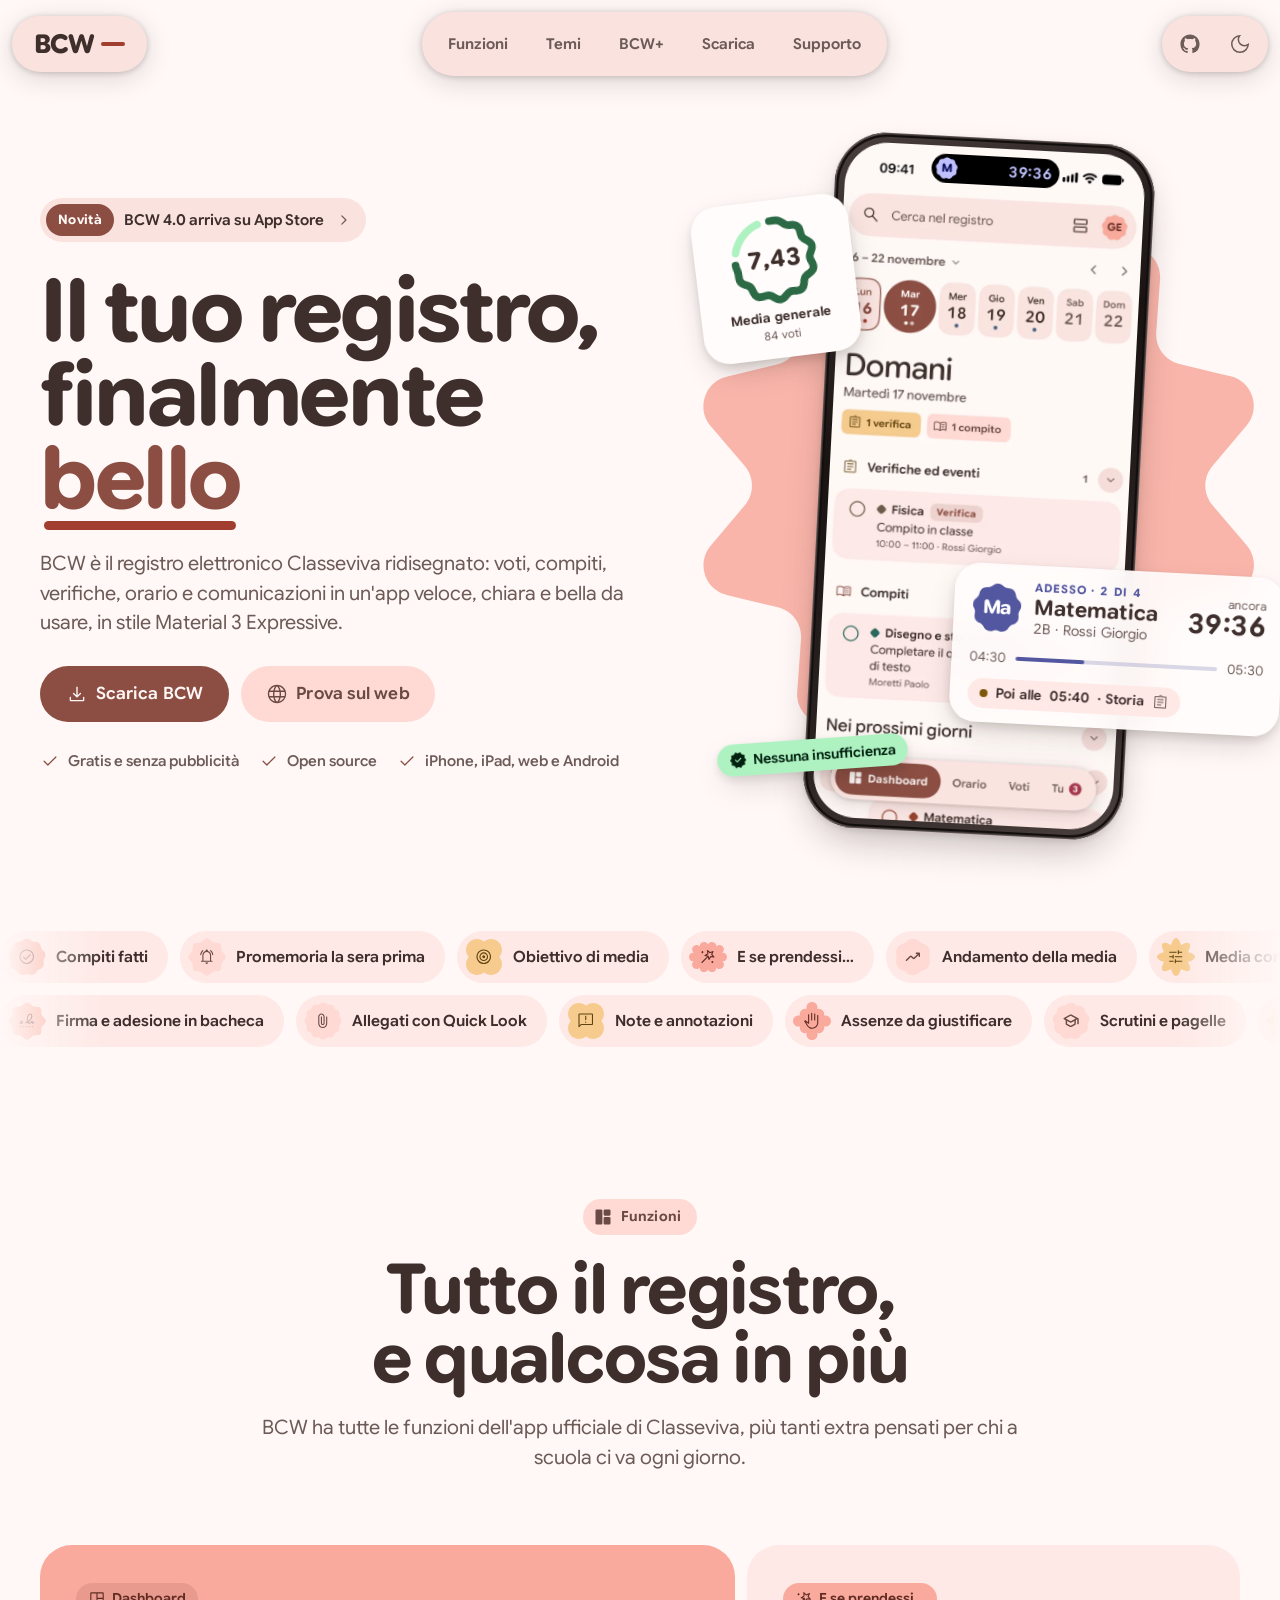
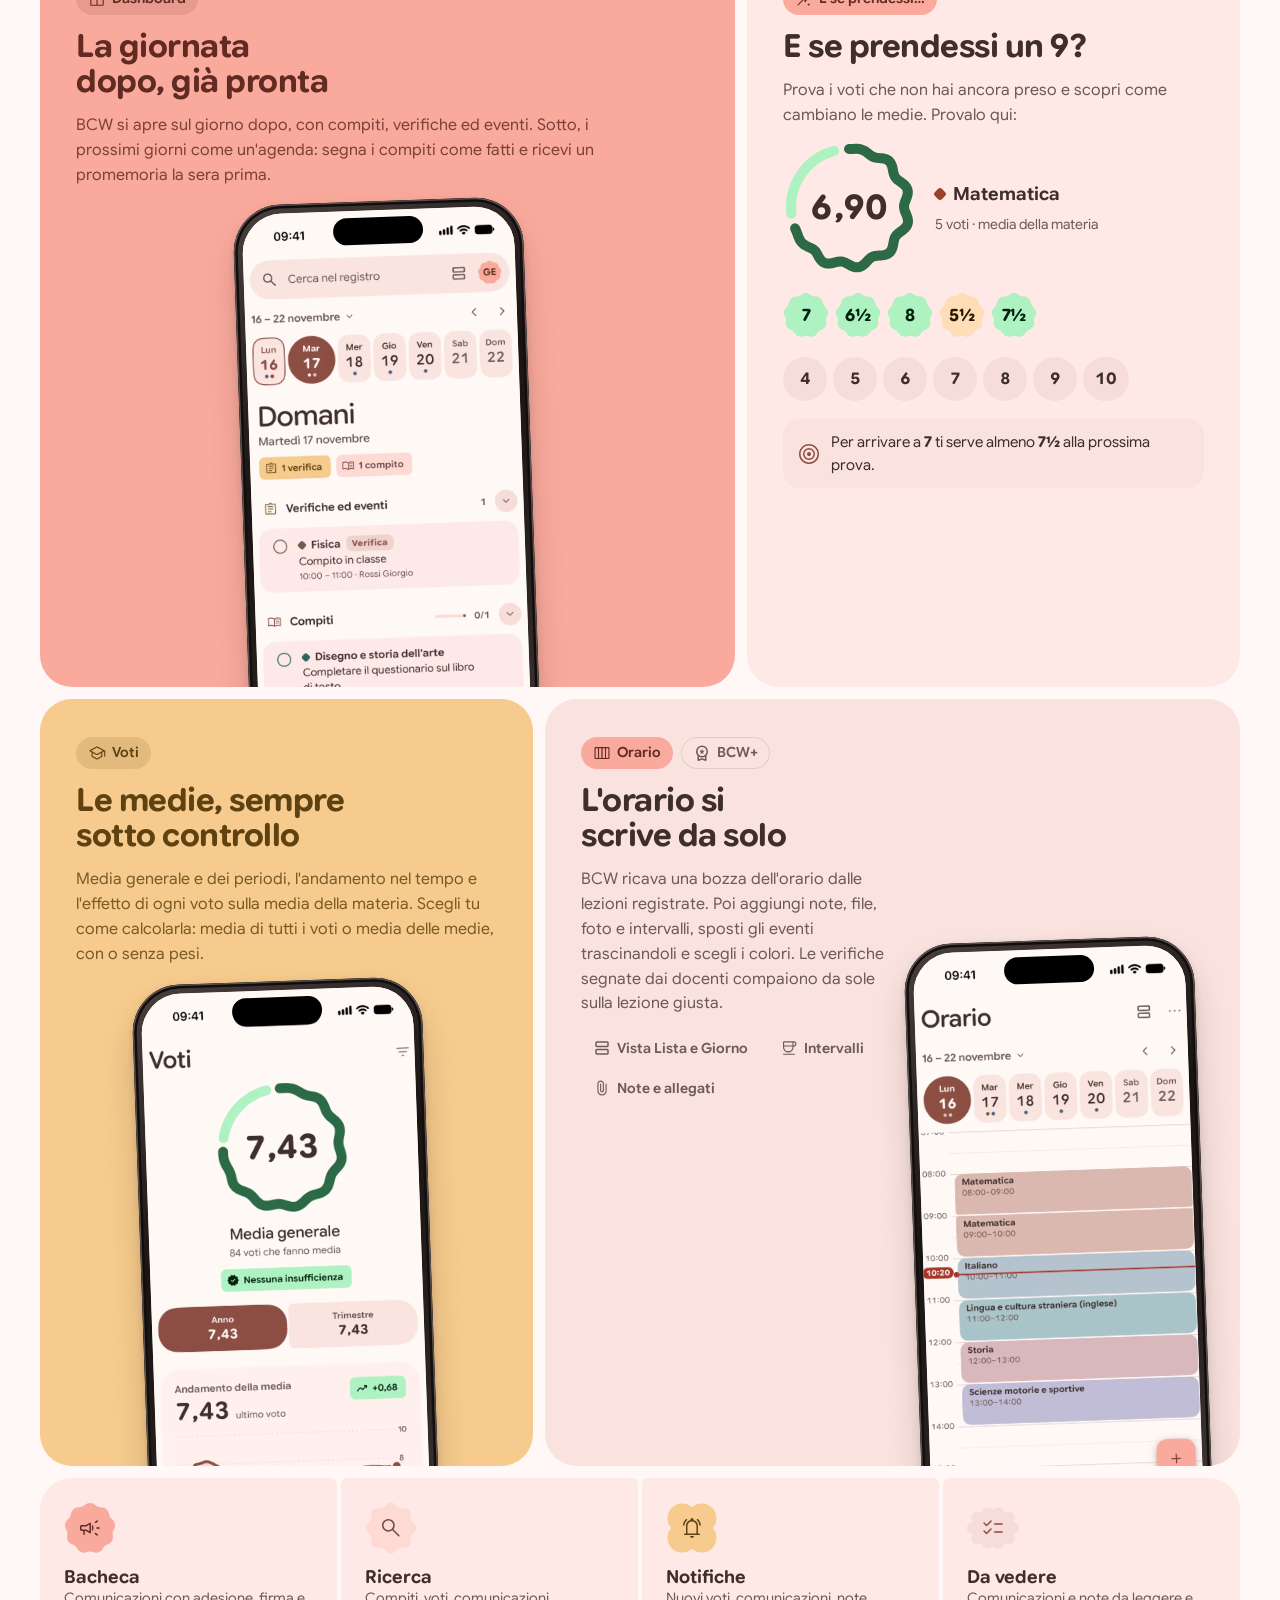
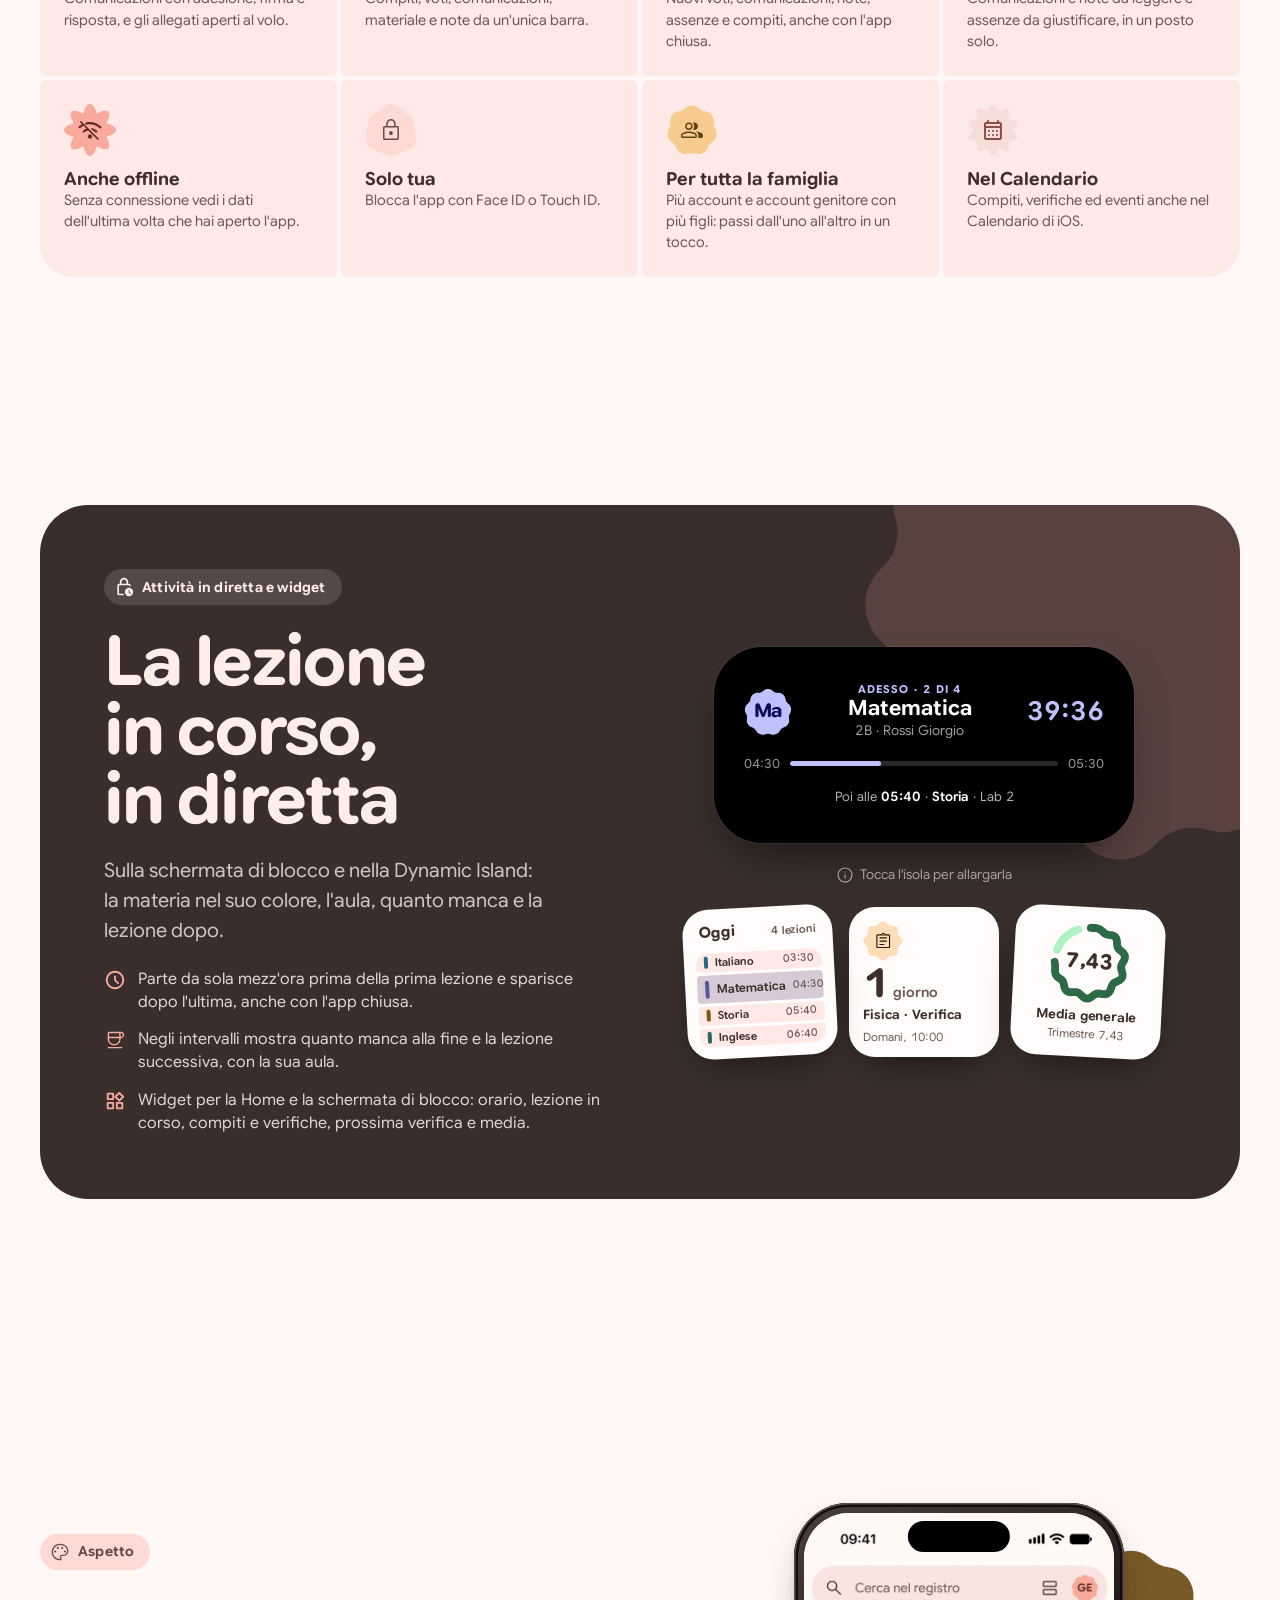
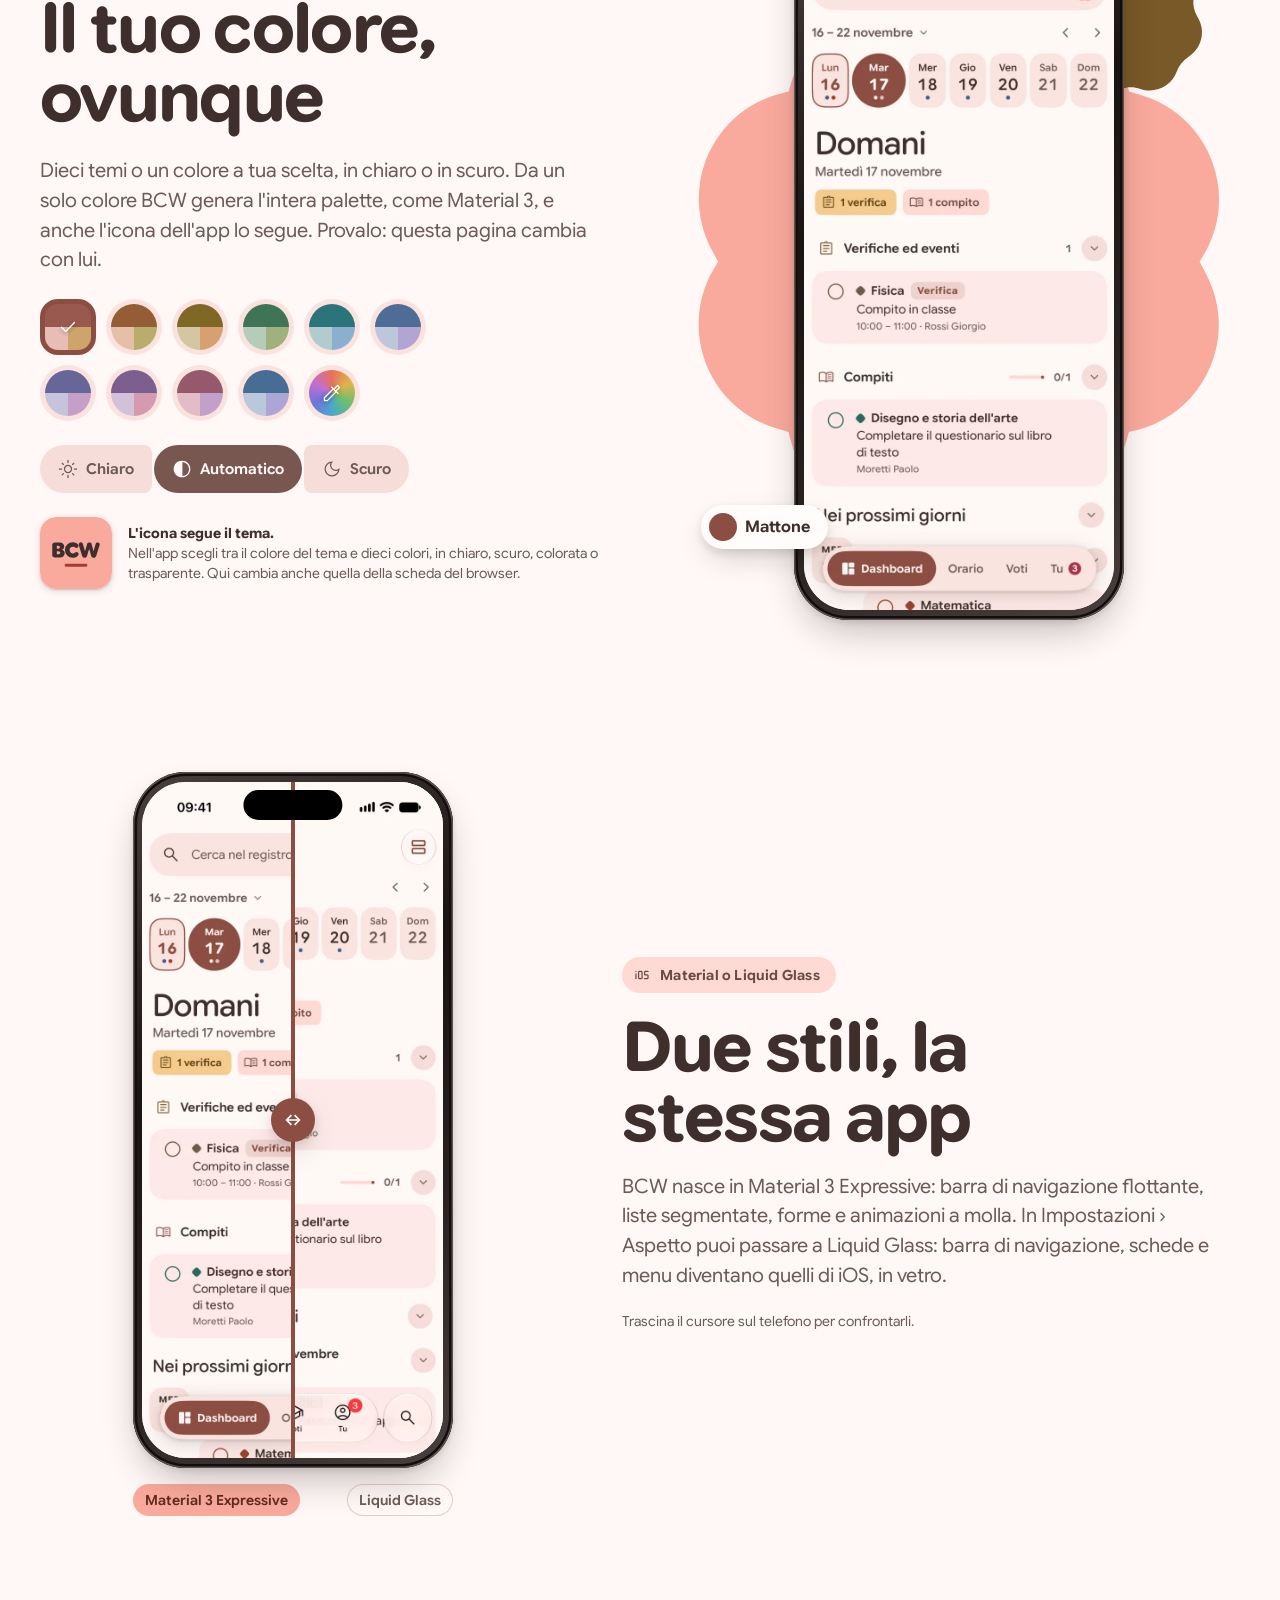
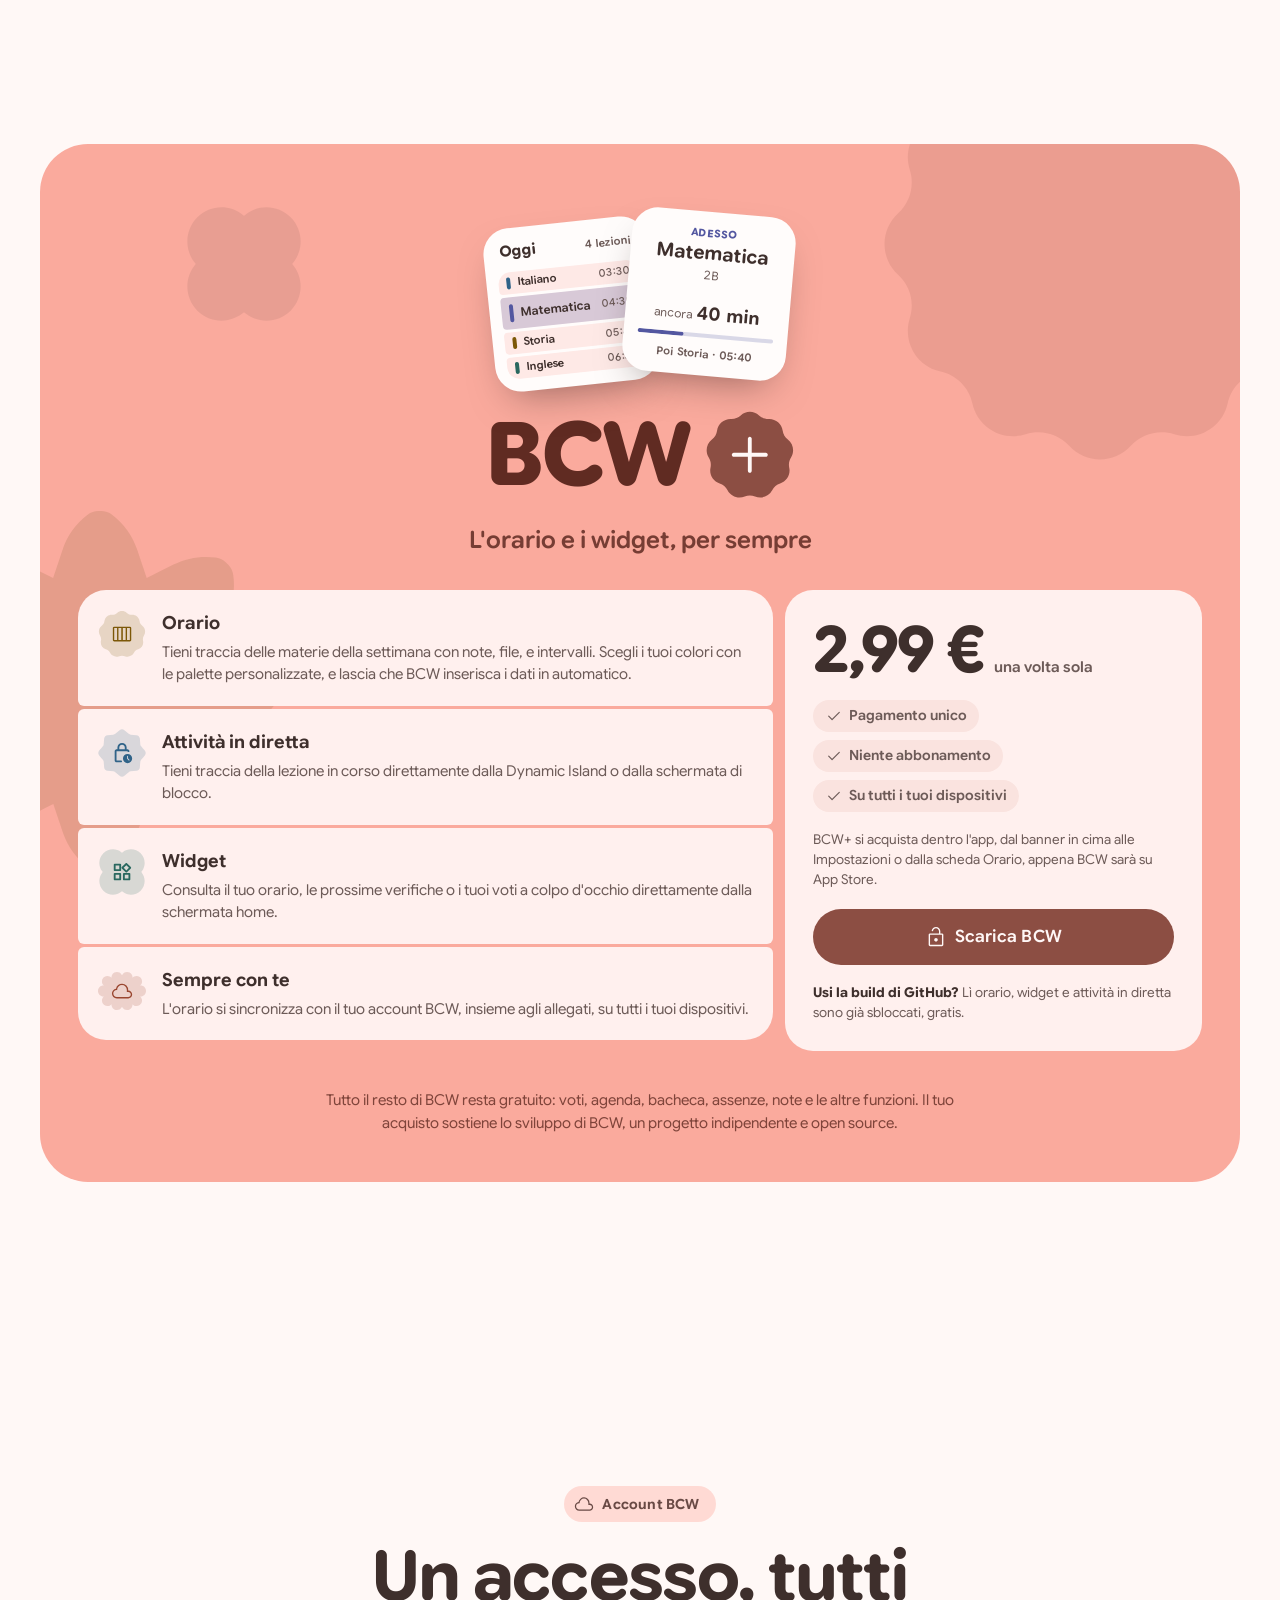
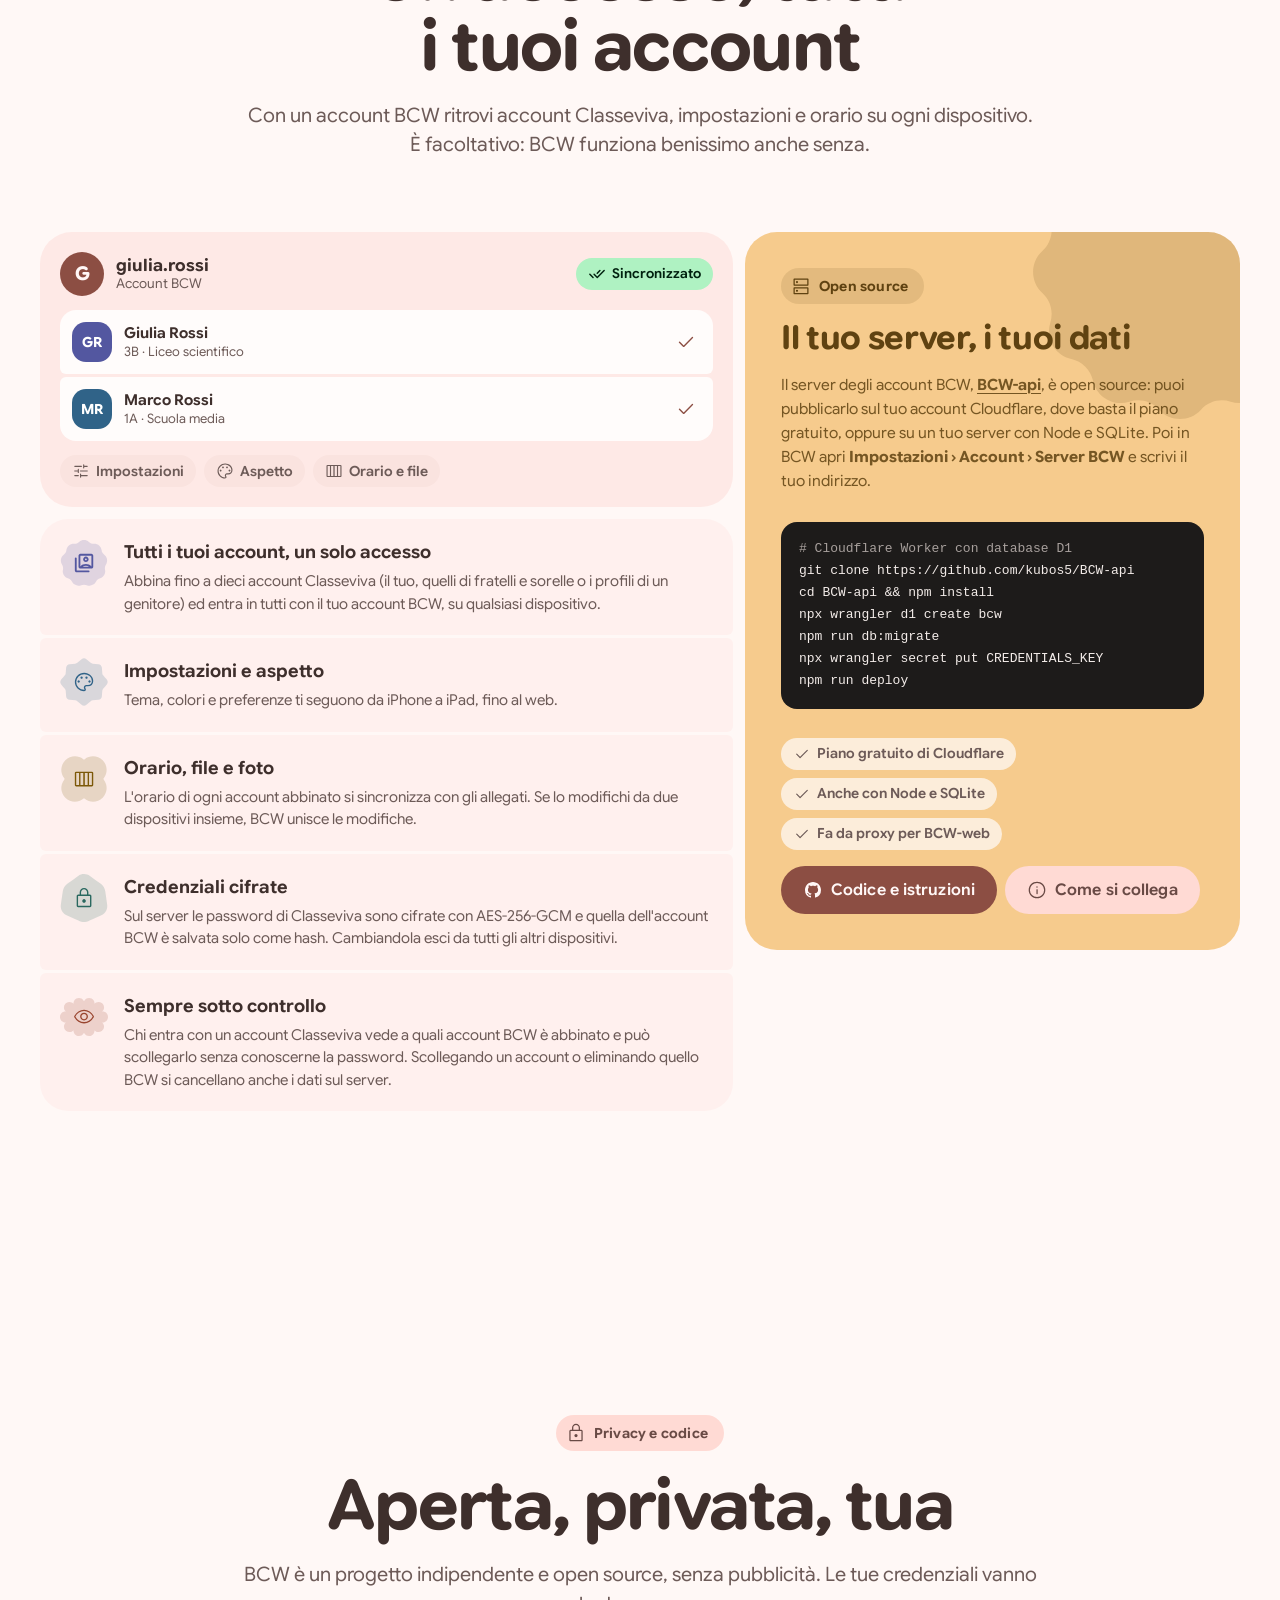
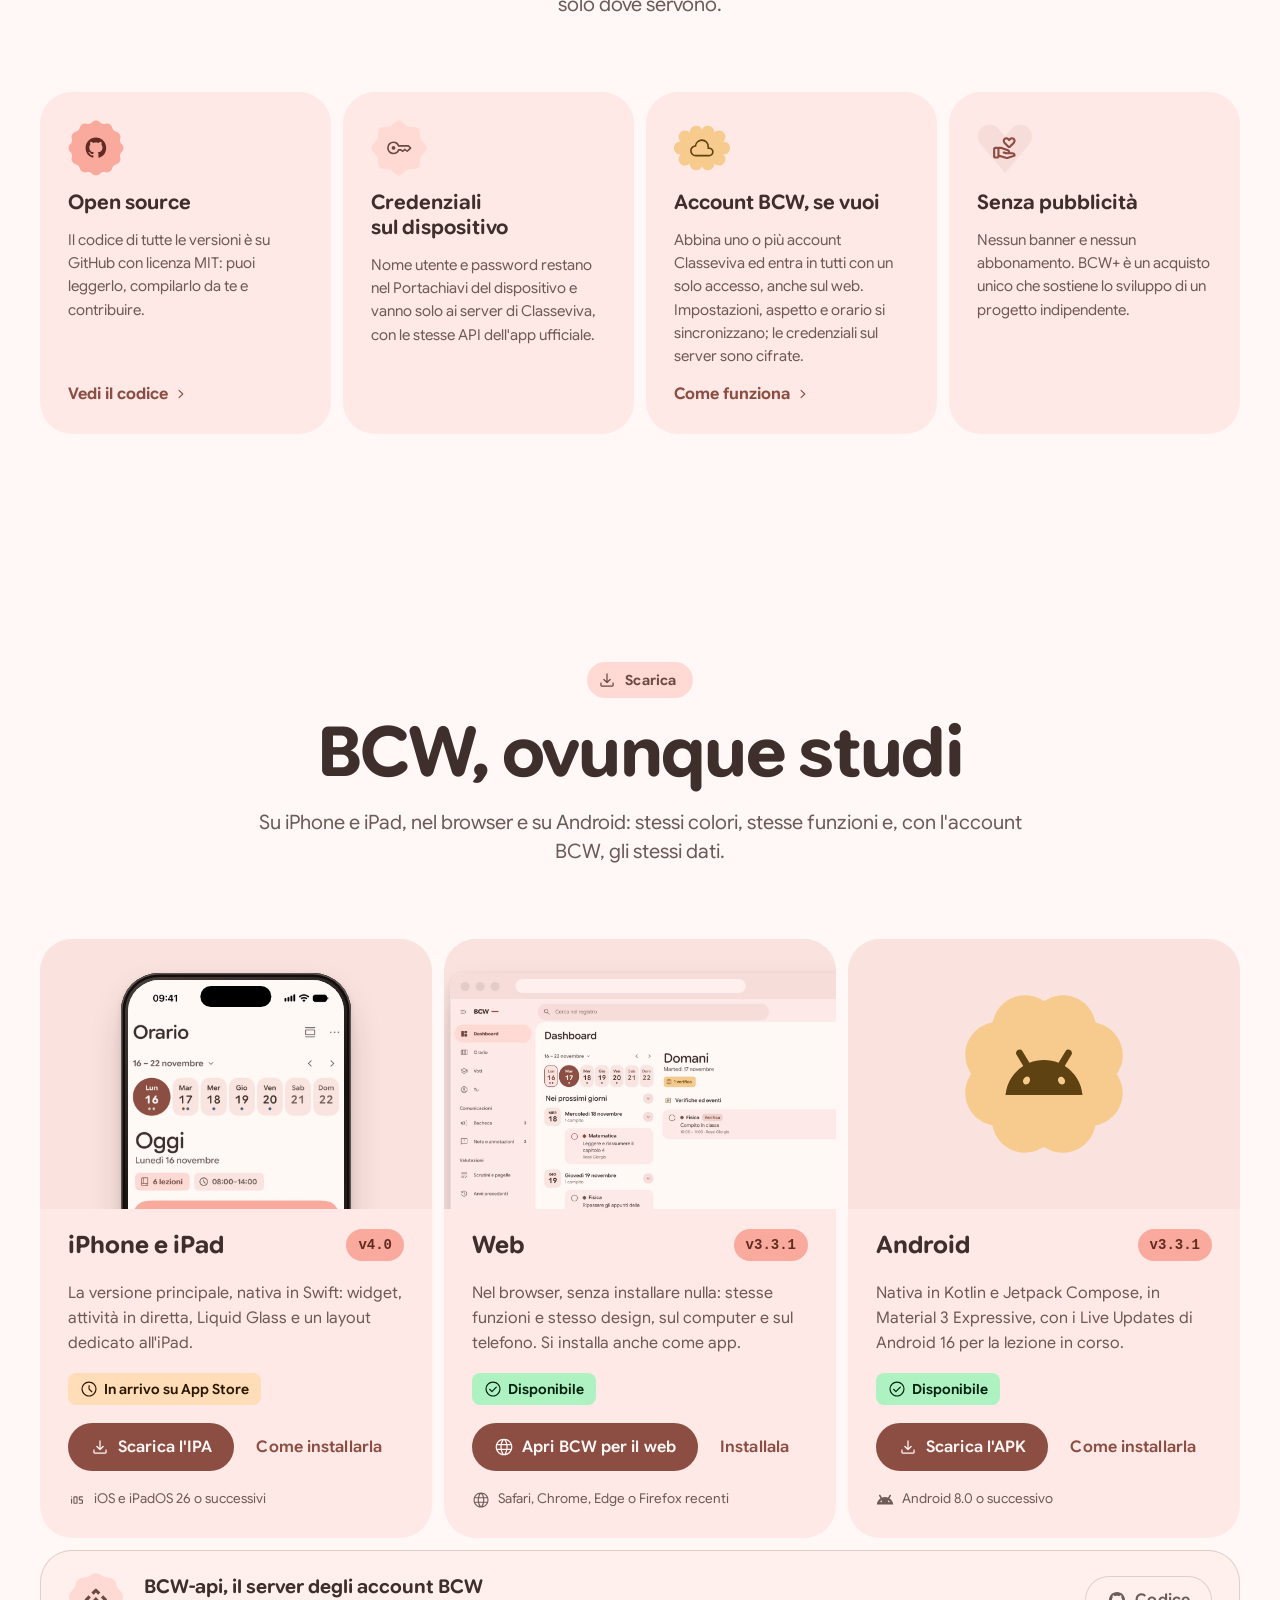
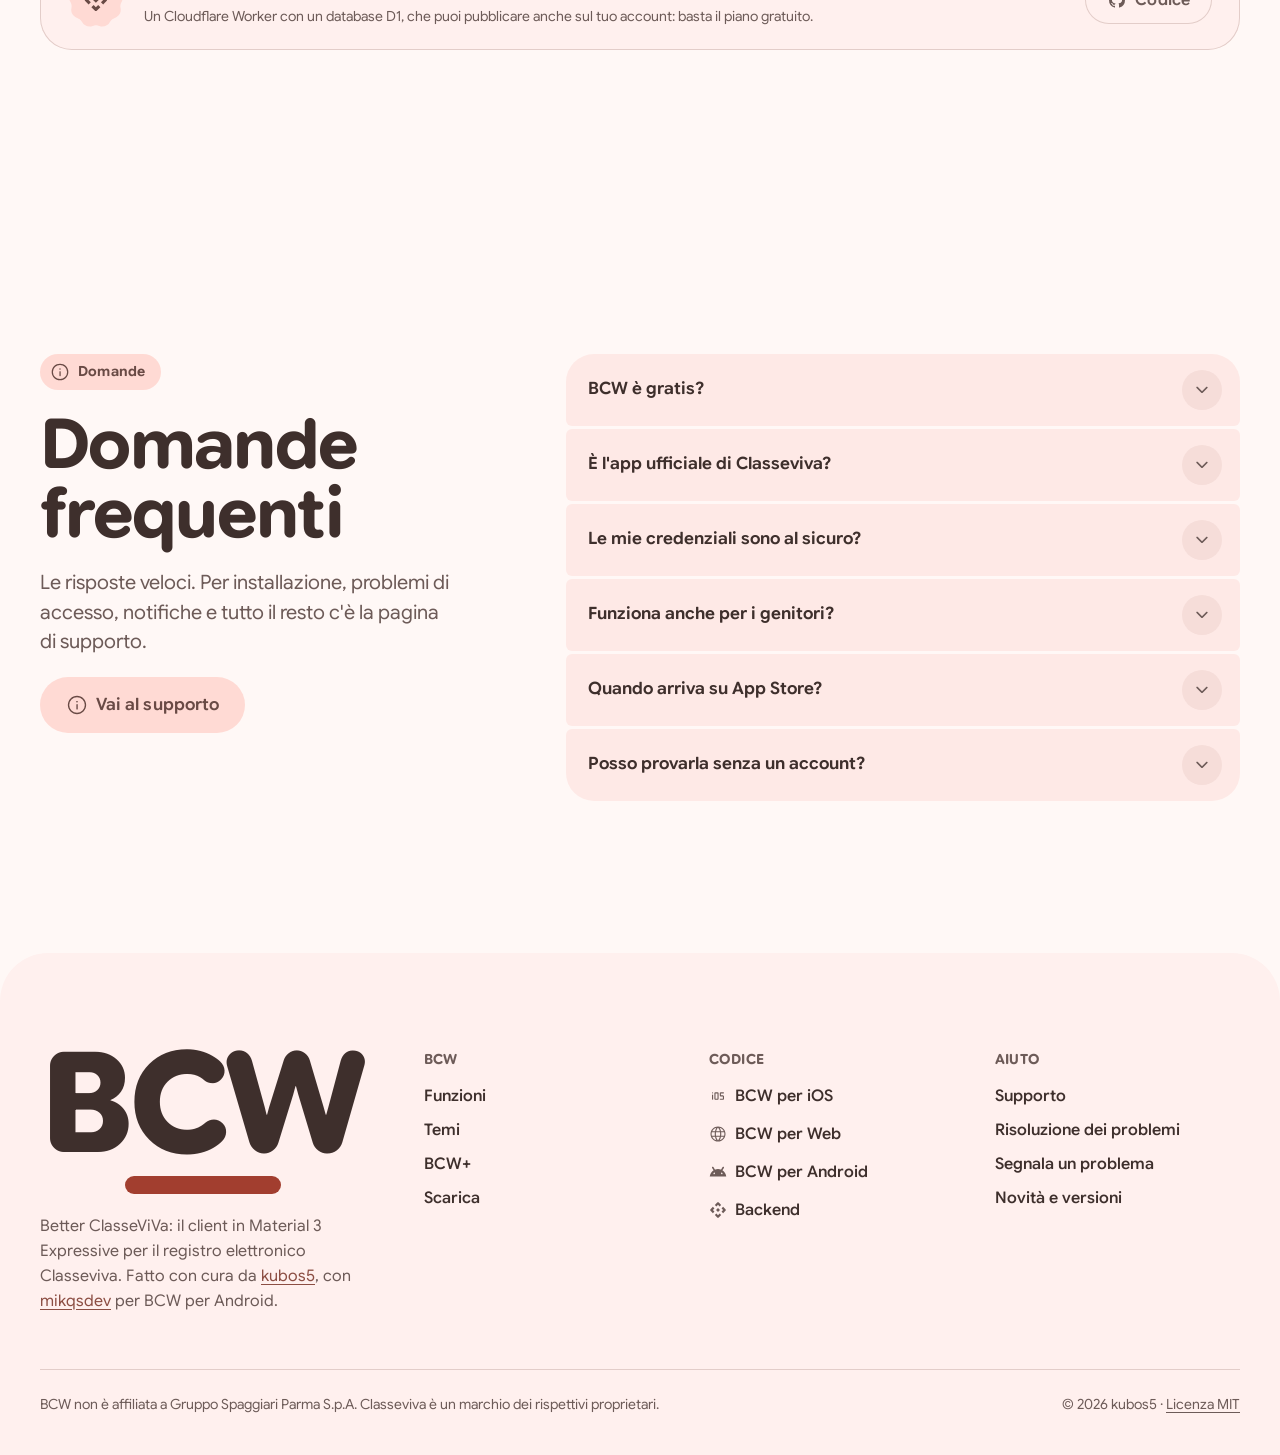
==== commit 0339fa85: "Correzioni per i telefoni - La pagina non è più larga dello schermo: le forme che ruotano ai bordi  " ====
--- a/index.html
+++ b/index.html
@@ -73,7 +73,7 @@
       <div class="container hero-grid">
         <div class="hero-copy">
           <a class="news-chip pop" href="https://github.com/kubos5/BCW/releases/tag/v4.0">
-            <span class="new">Novità</span> <span data-version="ios">BCW 4.0 sta arrivando su App Store</span>
+            <span class="new">Novità</span> <span data-version="ios">BCW 4.0 arriva su App Store</span>
             <svg class="icon" aria-hidden="true"><use href="assets/icons.svg#chevronRight"/></svg>
           </a>
           <h1 class="display-xl">Il tuo registro, finalmente <span class="underlined" data-intro-origin>bello</span></h1>
--- a/assets/css/site.css
+++ b/assets/css/site.css
@@ -198,9 +198,13 @@
   margin: 0;
   min-height: 100vh;
   background: var(--surface);
-  overflow-x: clip;
   transition: background-color var(--effects-dur) var(--effects);
 }
+
+/* Le forme che girano ai bordi non devono allargare la pagina: sui telefoni il browser
+   rimpicciolirebbe tutto. Il clip sta sui contenuti e non su html o body, perché lì passa alla
+   finestra e su iOS può bloccare lo scorrimento. */
+main, footer { overflow-x: clip; }
 
 img, svg, video { display: block; max-width: 100%; }
 img { height: auto; }
@@ -476,18 +480,13 @@
 .nav-item::before { content: ""; position: absolute; inset: 0; z-index: -1; border-radius: inherit; background: currentColor; opacity: 0; transition: opacity var(--effects-fast-dur) linear; }
 .nav-item:hover::before { opacity: .08; }
 .nav-item:active { border-radius: 14px; }
-.nav-item .icon {
-  width: 0;
-  height: 22px;
-  margin-right: 0;
-  opacity: 0;
-  transform: scale(.3) rotate(-30deg);
-  transition: width var(--spring-dur) var(--spring), margin var(--spring-dur) var(--spring),
-    opacity var(--effects-dur) var(--effects), transform var(--spring-dur) var(--spring);
-}
+/* L'icona compare solo nella scheda attiva. Niente transizione sulla larghezza: Safari non
+   ridimensiona la pillola mentre un SVG cambia larghezza e il testo ne uscirebbe. */
+.nav-item .icon { display: none; width: 22px; height: 22px; margin-right: 8px; }
+@keyframes nav-icon-in { from { opacity: 0; transform: scale(.3) rotate(-30deg); } }
 /* Scheda attiva: pillola piena con l'icona, come la barra di navigazione flottante dell'app. */
 .nav-item.active { background: var(--primary); color: var(--on-primary); padding-left: 16px; }
-.nav-item.active .icon { width: 22px; margin-right: 8px; opacity: 1; transform: none; }
+.nav-item.active .icon { display: block; animation: nav-icon-in var(--spring-dur) var(--spring); }
 
 .topbar .only-mobile { display: none; }
 
@@ -499,13 +498,17 @@
   .actions-pill .icon-btn { width: 44px; height: 44px; }
   .topbar .only-mobile { display: inline-grid; }
   /* Sui telefoni la navigazione è la barra flottante in basso, come nell'app. */
+  /* left e right a 0 con margini automatici: con left: 50% lo spazio disponibile sarebbe metà
+     schermo e Safari stringerebbe le voci, facendo uscire il testo dalla pillola attiva. */
   .navbar {
     position: fixed;
-    left: 50%;
+    left: 0;
+    right: 0;
     bottom: calc(14px + env(safe-area-inset-bottom));
-    translate: -50% 0;
+    width: fit-content;
+    max-width: calc(100% - 20px);
+    margin-inline: auto;
     height: 64px;
-    max-width: calc(100vw - 20px);
   }
   .nav-item { padding: 0 13px; font-size: 14px; }
   .nav-item.active { padding-left: 12px; }
@@ -515,7 +518,7 @@
 }
 @media (max-width: 359px) {
   .nav-item { padding: 0 10px; font-size: 13px; }
-  .nav-item.active .icon { width: 0; margin-right: 0; opacity: 0; }
+  .nav-item.active .icon { display: none; }
 }
 
 /* Comparsa dei colori: la pagina parte in bianco e nero e i colori arrivano con un cerchio che si
@@ -1602,10 +1605,20 @@
   .footer-grid > :first-child { grid-column: span 2; }
   .live-panel { border-radius: var(--r-xli); }
   .plus { border-radius: var(--r-xli); }
-  .plus-showcase .widget { --size: 136px; }
-  .widget-row .widget { --size: 136px; }
+  /* I widget restano quelli veri, solo rimpiccioliti: così i testi non vengono tagliati. */
+  .plus-showcase .widget, .widget-row .widget { --size: 158px; zoom: .86; }
   .widget-row .widget:nth-child(3) { display: none; }
   .big-island { width: 260px; }
+  .big-island .expanded { padding: 22px 20px; gap: 12px; }
+  .big-island .row { gap: 10px; }
+  .big-island .row .shaped { --s: 40px; }
+  .big-island .row .shaped b { font-size: 16px; }
+  .big-island .row .what strong { font-size: 18px; }
+  .big-island .row .what span { font-size: 12.5px; }
+  .big-island .row .left { font-size: 22px; }
+  .big-island .bar { font-size: 12px; gap: 8px; }
+  .big-island .next { font-size: 12.5px; text-align: center; }
+  .news-chip { gap: 8px; font-size: 14px; white-space: nowrap; }
   .faq summary { font-size: 16px; padding-left: 18px; }
   .answer, .answer.indent { padding: 0 18px 18px; }
   .backend-card { flex-direction: column; align-items: flex-start; }
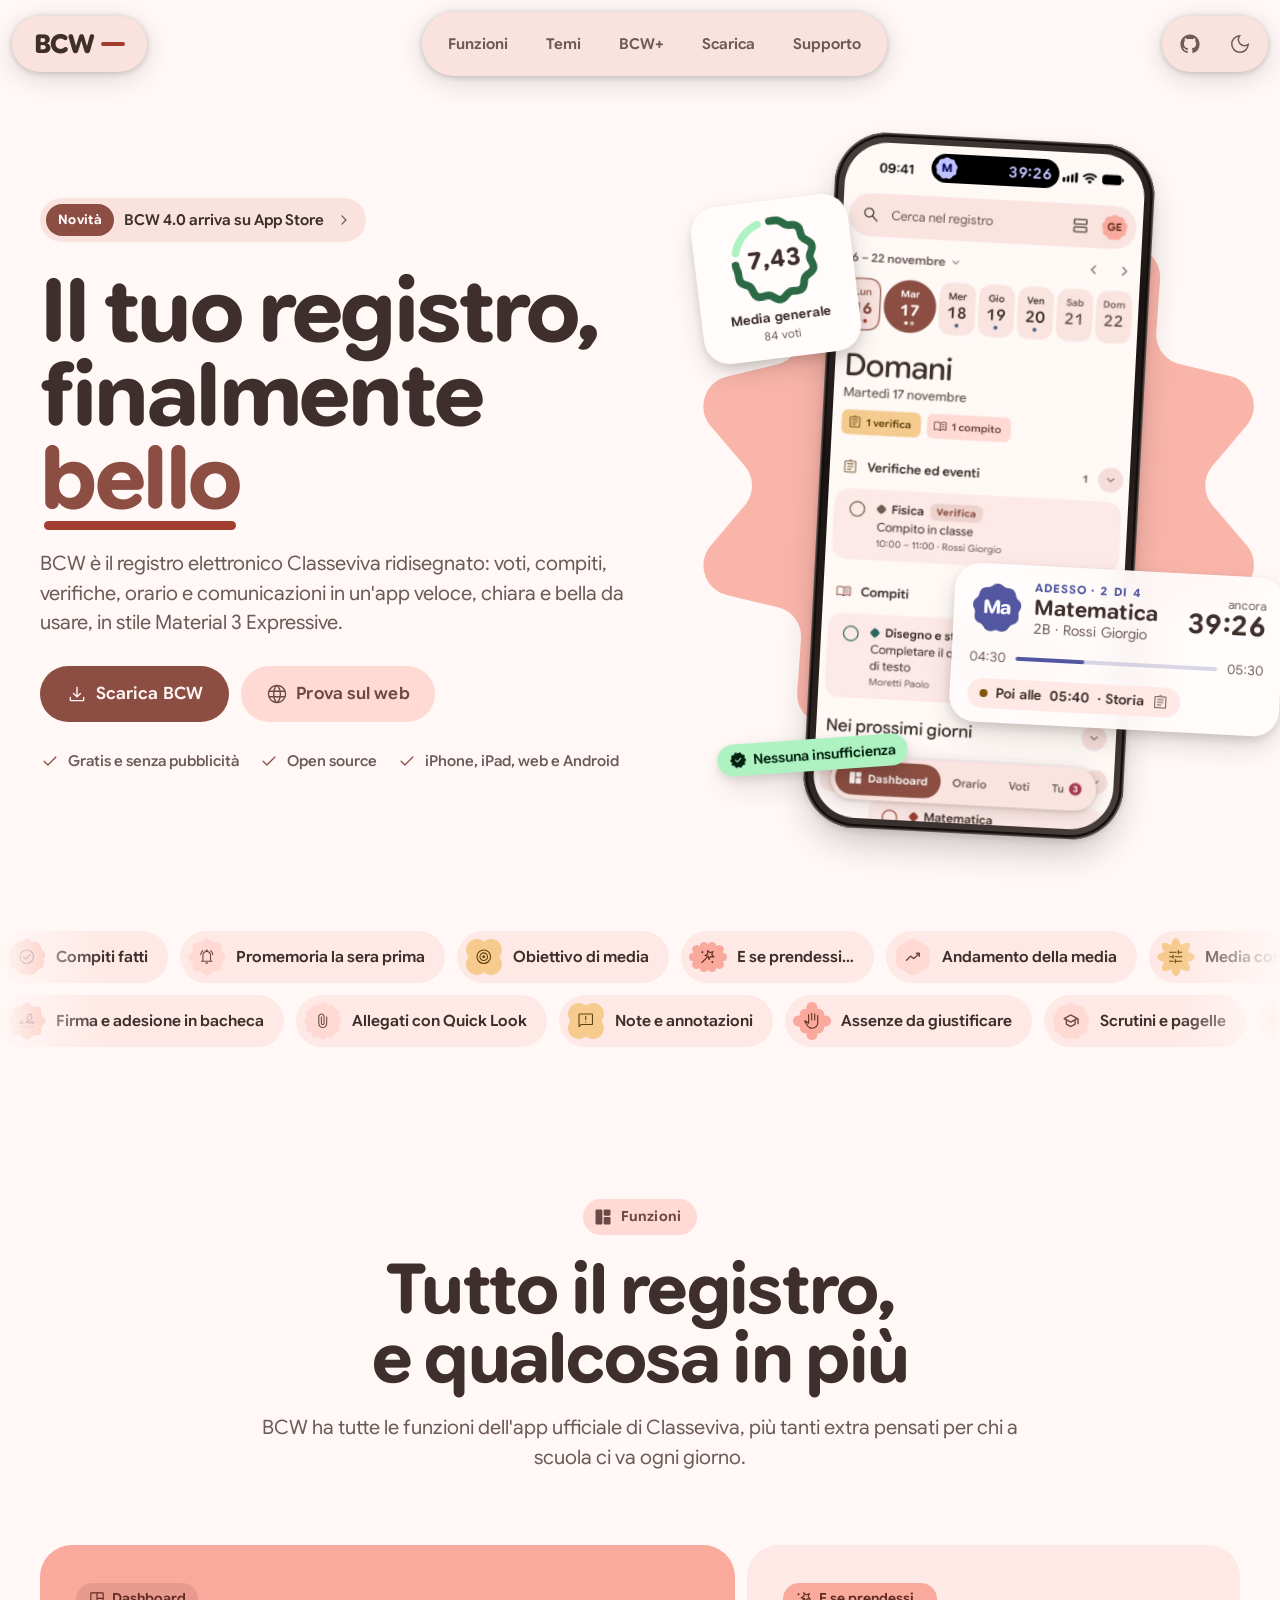
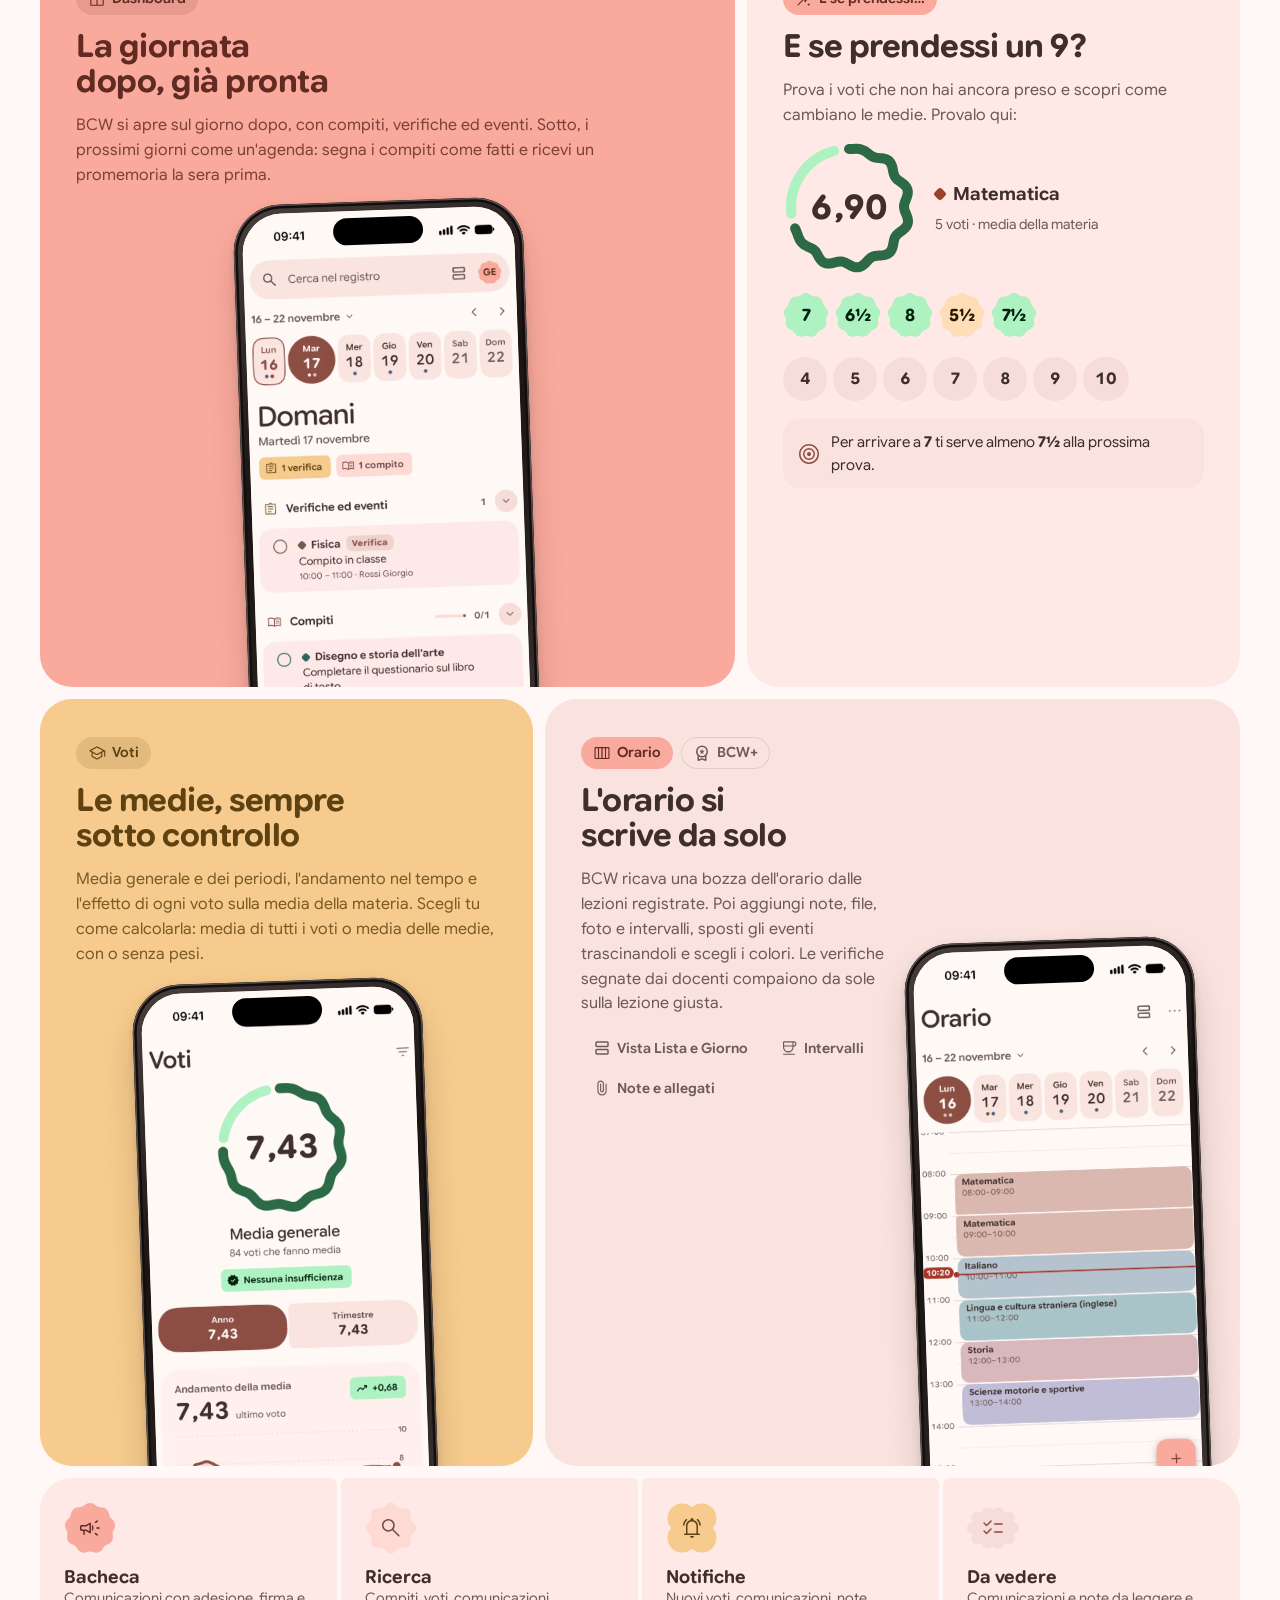
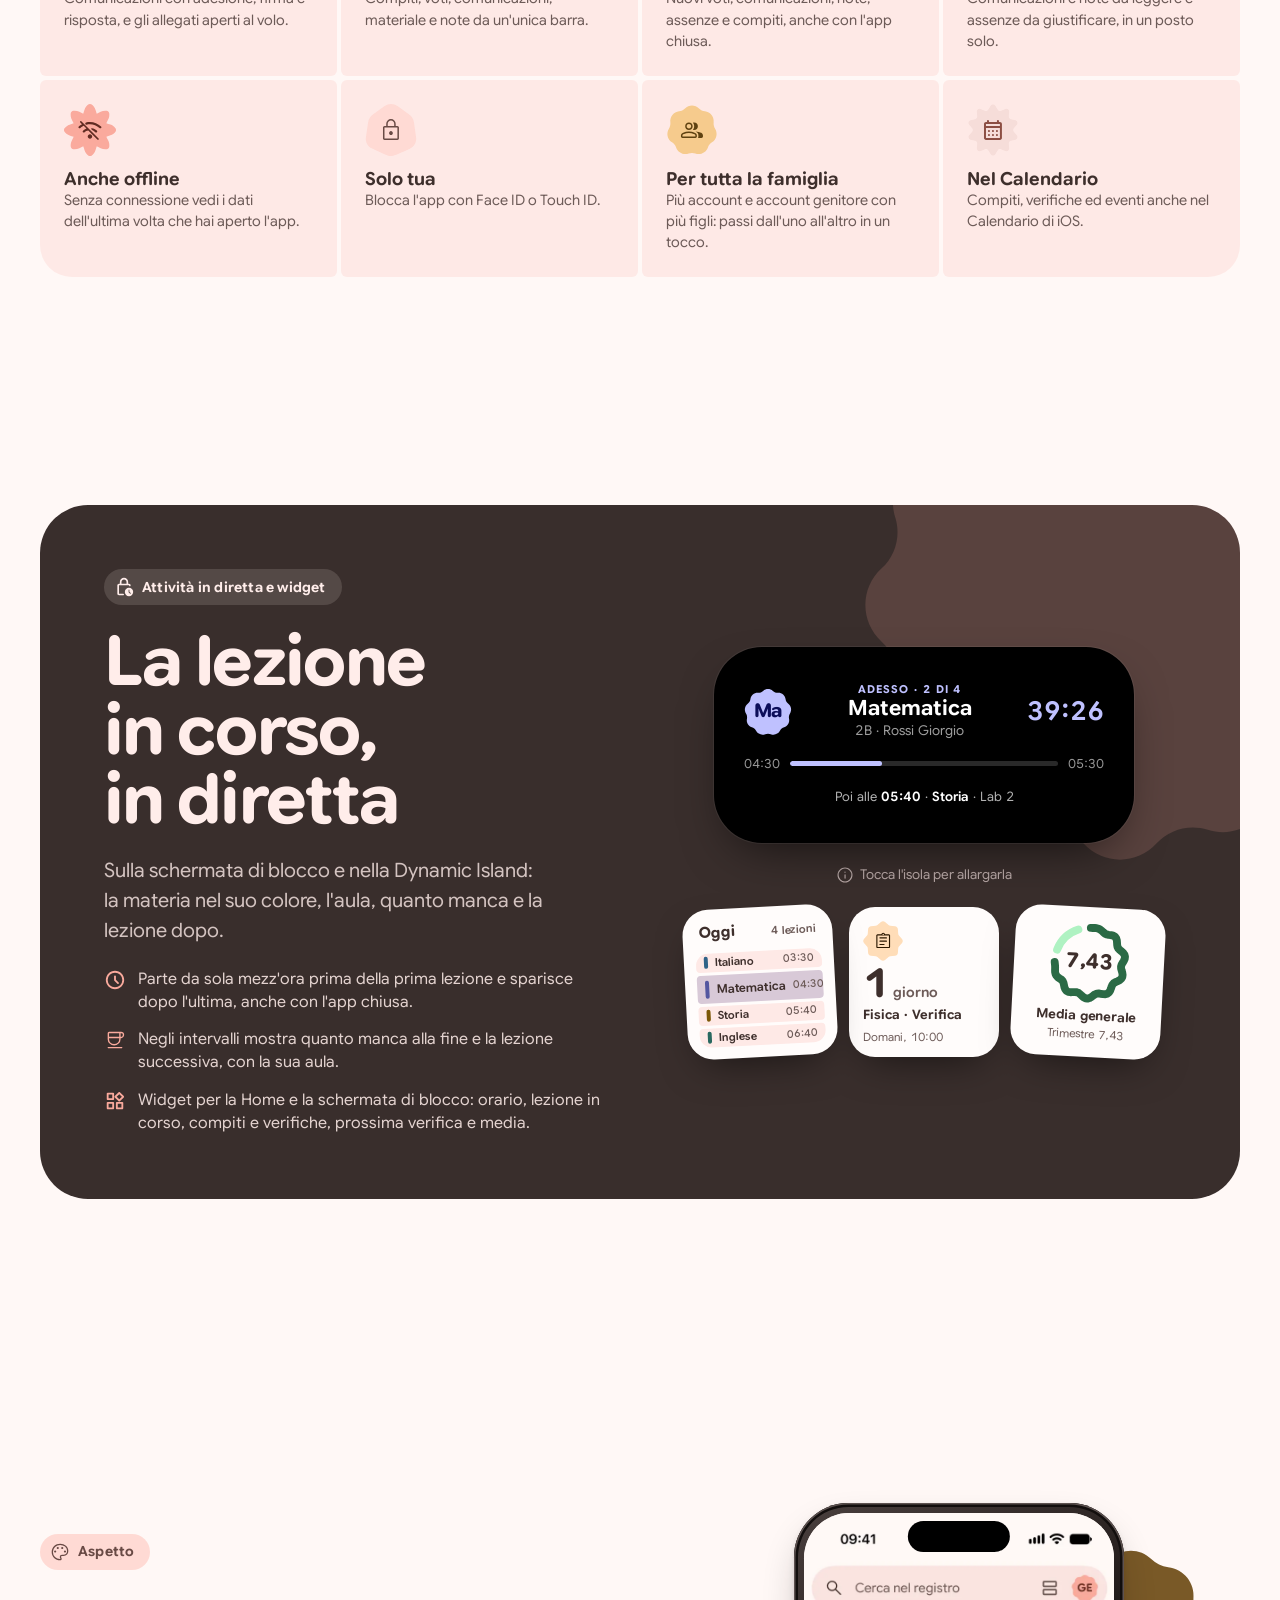
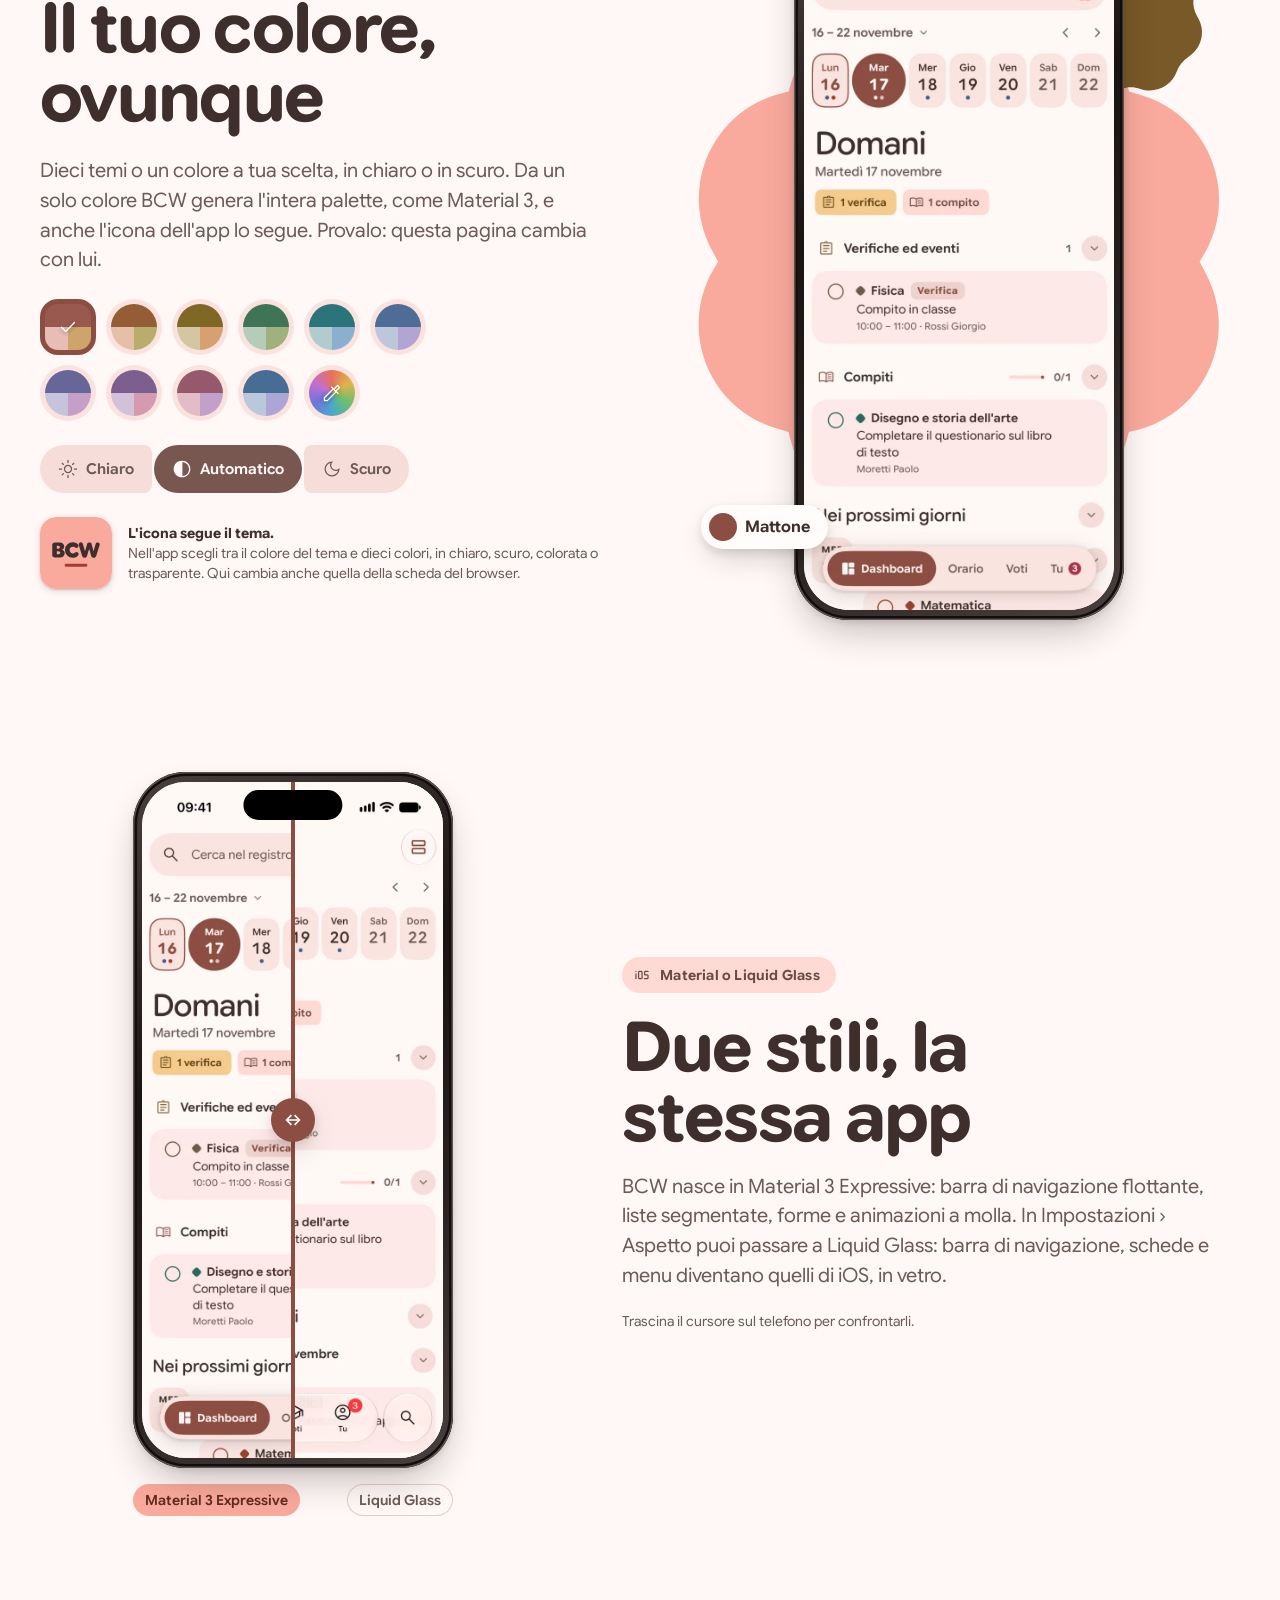
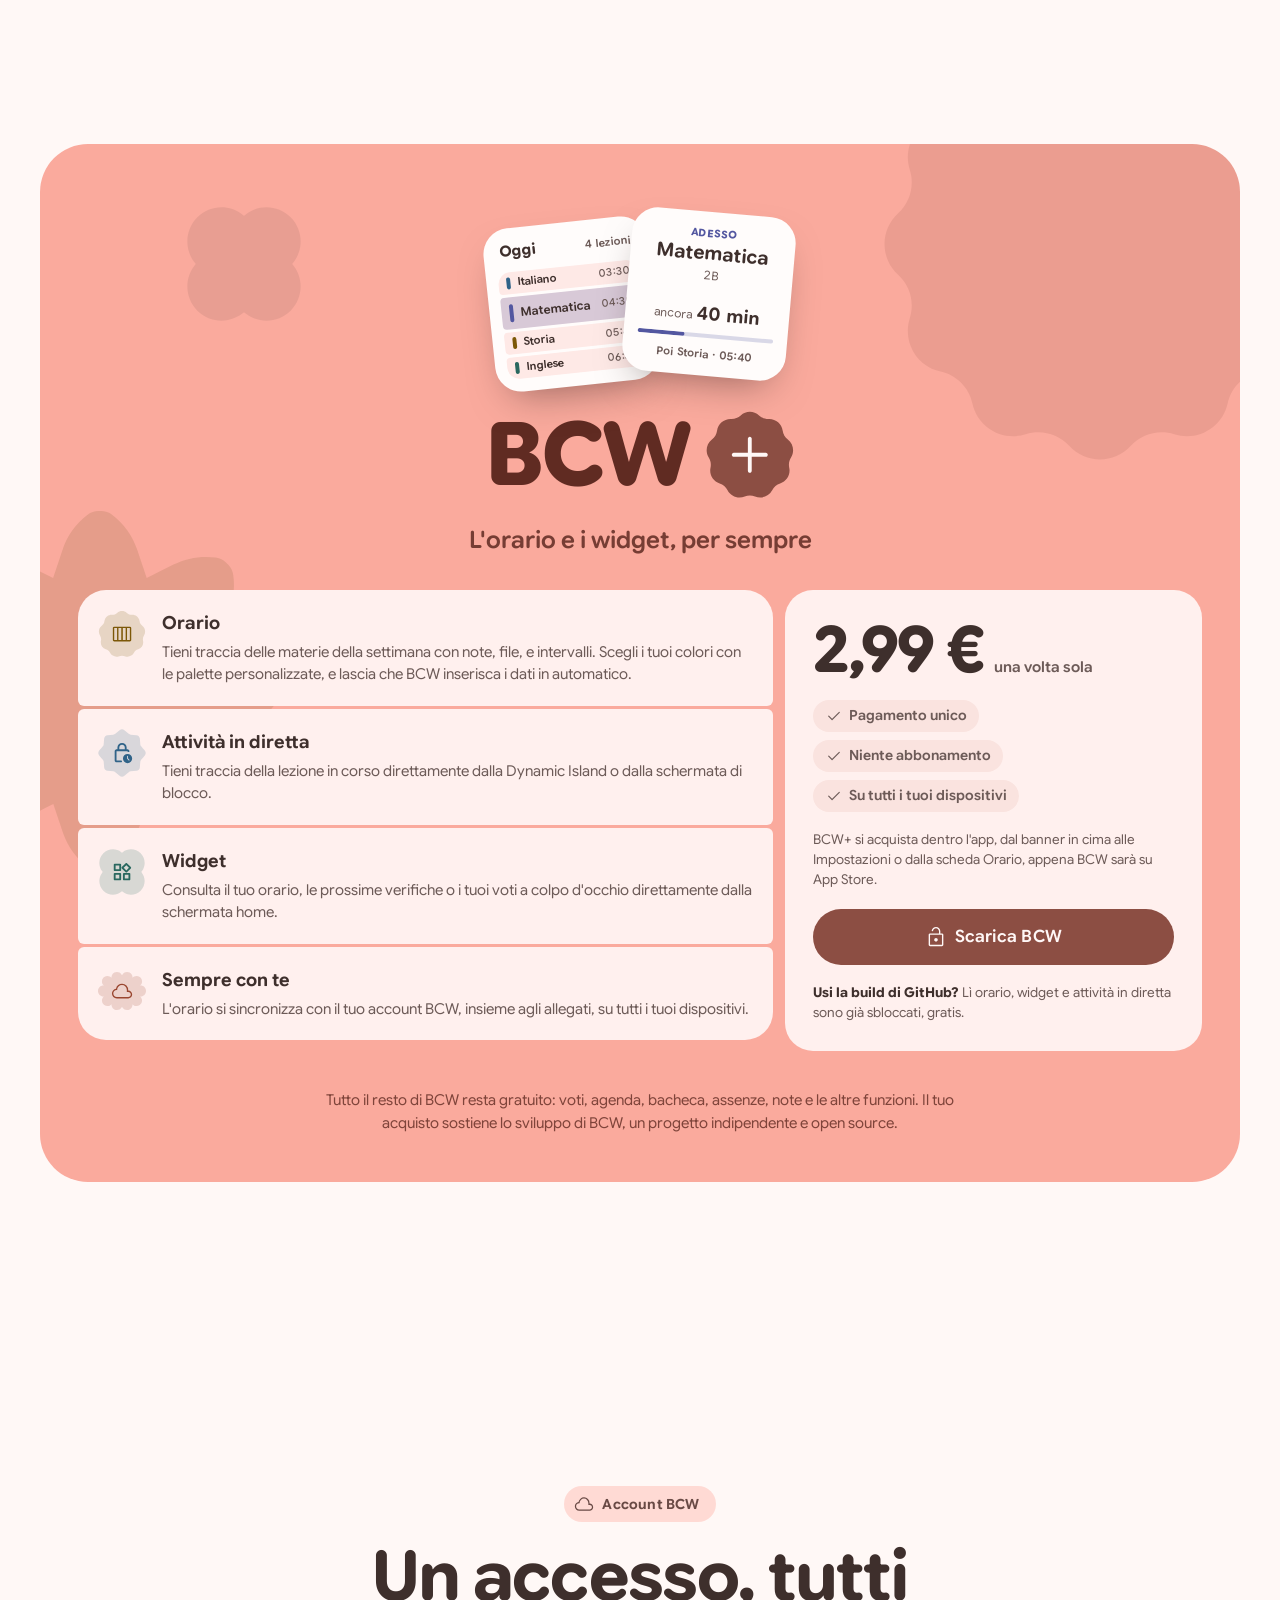
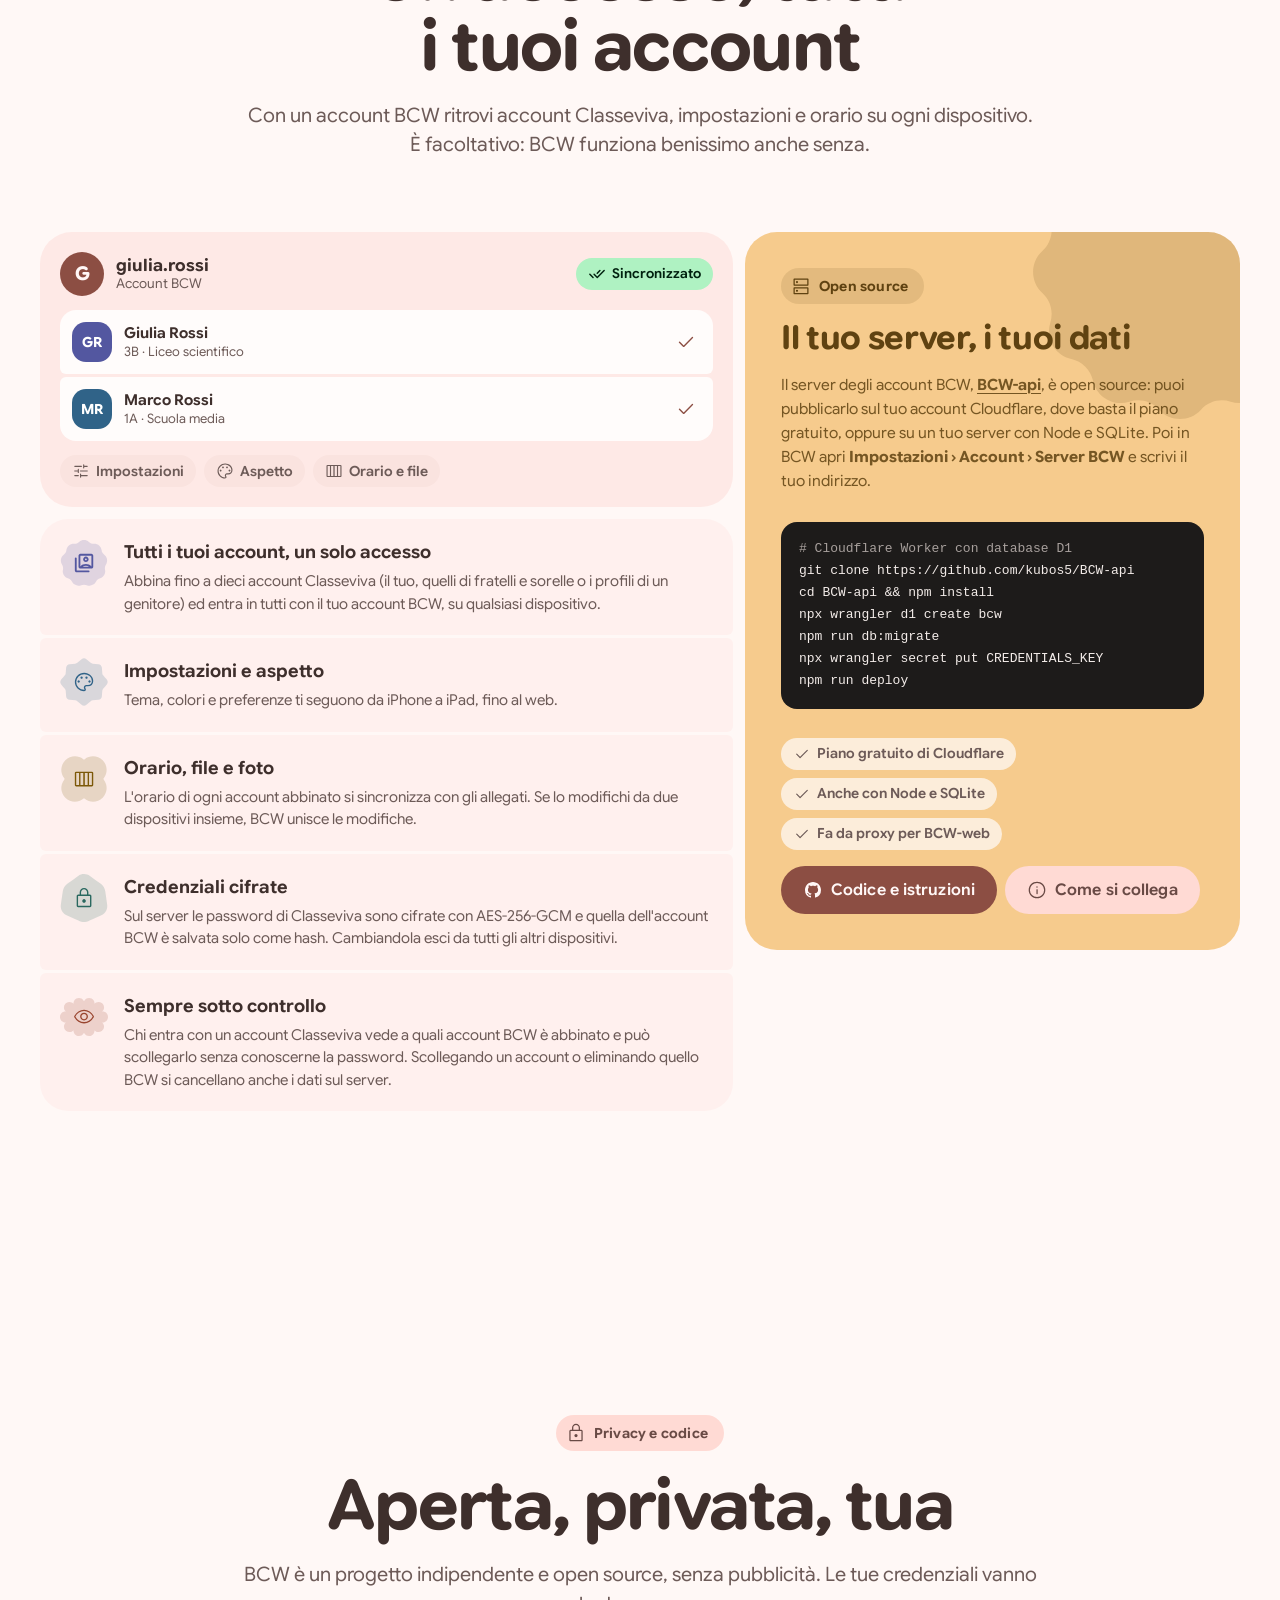
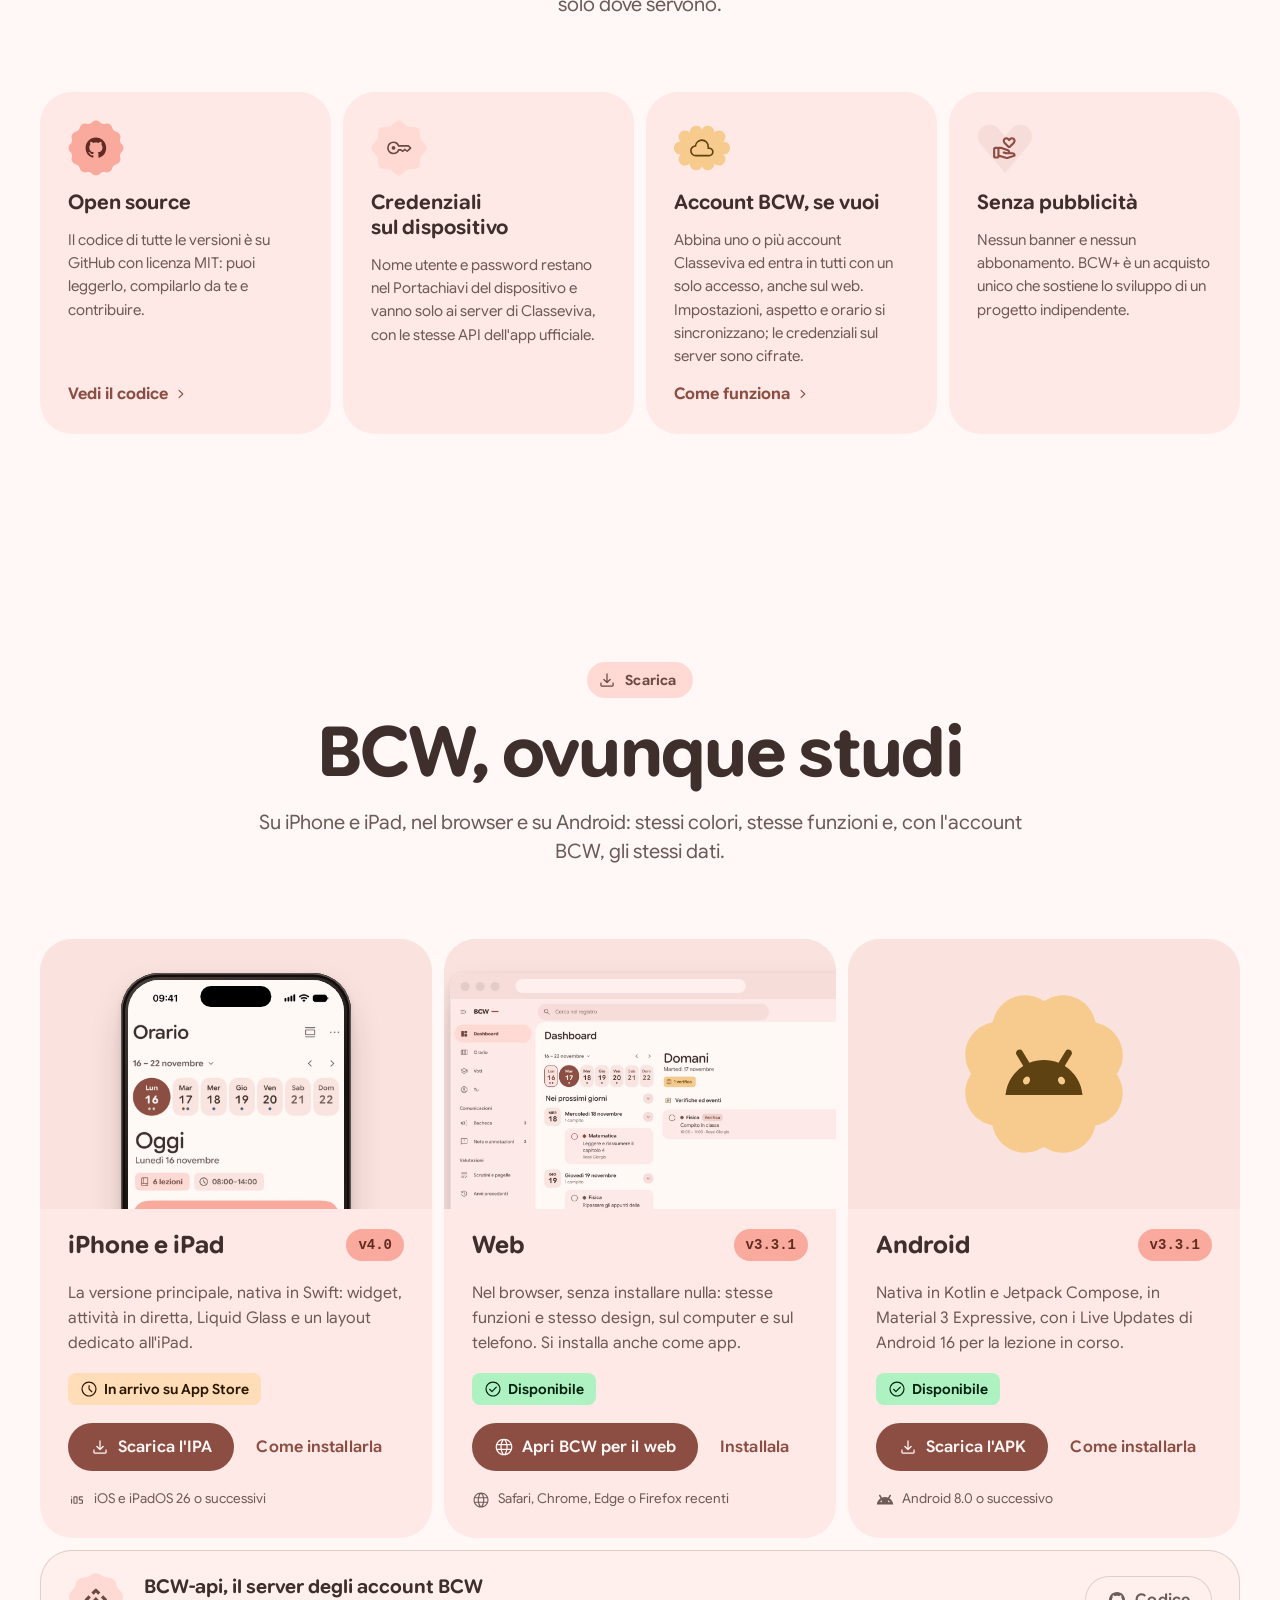
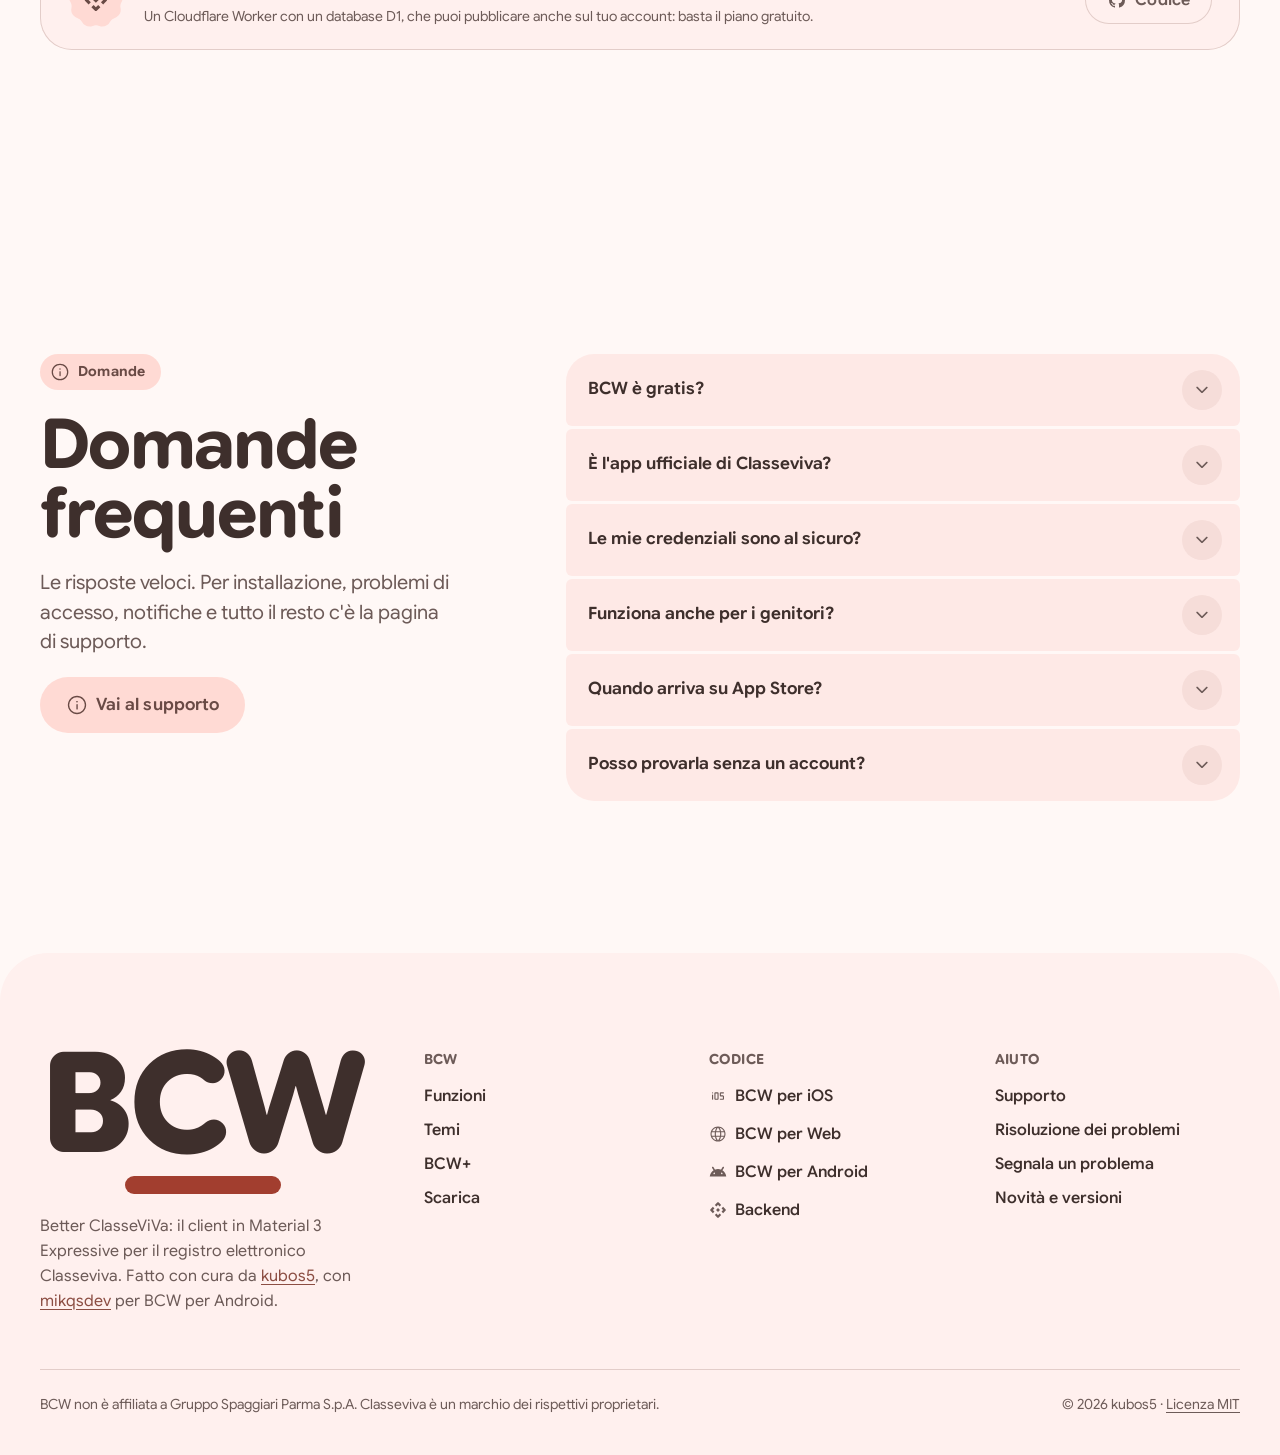
==== commit 624081a8: "Dominio bcw.kubos5.com Link a BCW per il web su app.bcw.kubos5.com, og:image sul nuovo dominio e REA" ====
--- a/index.html
+++ b/index.html
@@ -14,7 +14,7 @@
   <meta property="og:locale" content="it_IT">
   <meta property="og:title" content="BCW · Il registro Classeviva, finalmente bello">
   <meta property="og:description" content="Voti, compiti, orario e comunicazioni in un'app veloce, chiara e bella da usare, in Material 3 Expressive. Open source, per iPhone, iPad, web e Android.">
-  <meta property="og:image" content="https://kubos5.github.io/BCW-lp/assets/img/og.png">
+  <meta property="og:image" content="https://bcw.kubos5.com/assets/img/og.png">
   <meta name="twitter:card" content="summary_large_image">
   <link rel="preload" href="assets/fonts/GoogleSansFlex-latin-wght-ROND.woff2" as="font" type="font/woff2" crossorigin>
   <link rel="stylesheet" href="assets/css/site.css">
@@ -80,7 +80,7 @@
           <p class="lead">BCW è il registro elettronico Classeviva ridisegnato: voti, compiti, verifiche, orario e comunicazioni in un'app veloce, chiara e bella da usare, in stile Material 3 Expressive.</p>
           <div class="cta-row">
             <a class="btn filled l" href="#scarica"><svg class="icon" aria-hidden="true"><use href="assets/icons.svg#download"/></svg>Scarica BCW</a>
-            <a class="btn tonal l" href="https://kubos5.github.io/BCW-web/"><svg class="icon" aria-hidden="true"><use href="assets/icons.svg#globe"/></svg>Prova sul web</a>
+            <a class="btn tonal l" href="https://app.bcw.kubos5.com/"><svg class="icon" aria-hidden="true"><use href="assets/icons.svg#globe"/></svg>Prova sul web</a>
           </div>
           <ul class="facts">
             <li><svg class="icon" aria-hidden="true"><use href="assets/icons.svg#check"/></svg>Gratis e senza pubblicità</li>
@@ -631,7 +631,7 @@
             <p class="body">Nel browser, senza installare nulla: stesse funzioni e stesso design, sul computer e sul telefono. Si installa anche come app.</p>
             <span class="chip good" style="align-self: flex-start"><svg class="icon" aria-hidden="true"><use href="assets/icons.svg#checkCircle"/></svg>Disponibile</span>
             <div class="actions">
-              <a class="btn filled" href="https://kubos5.github.io/BCW-web/"><svg class="icon" aria-hidden="true"><use href="assets/icons.svg#globe"/></svg>Apri BCW per il web</a>
+              <a class="btn filled" href="https://app.bcw.kubos5.com/"><svg class="icon" aria-hidden="true"><use href="assets/icons.svg#globe"/></svg>Apri BCW per il web</a>
               <a class="btn text" href="support/#pwa">Installala</a>
             </div>
             <span class="req"><svg class="icon" aria-hidden="true"><use href="assets/icons.svg#globe"/></svg>Safari, Chrome, Edge o Firefox recenti</span>
@@ -695,7 +695,7 @@
           </details>
           <details>
             <summary><span class="q">Posso provarla senza un account?</span><span class="chev"><svg class="icon" aria-hidden="true"><use href="assets/icons.svg#chevronDown"/></svg></span></summary>
-            <div class="answer"><p>Sì: nella schermata di accesso tocca <strong>Prova la demo</strong> e BCW si riempie di dati di esempio. Funziona anche nella <a href="https://kubos5.github.io/BCW-web/">versione web</a>, senza installare nulla.</p></div>
+            <div class="answer"><p>Sì: nella schermata di accesso tocca <strong>Prova la demo</strong> e BCW si riempie di dati di esempio. Funziona anche nella <a href="https://app.bcw.kubos5.com/">versione web</a>, senza installare nulla.</p></div>
           </details>
         </div>
       </div>
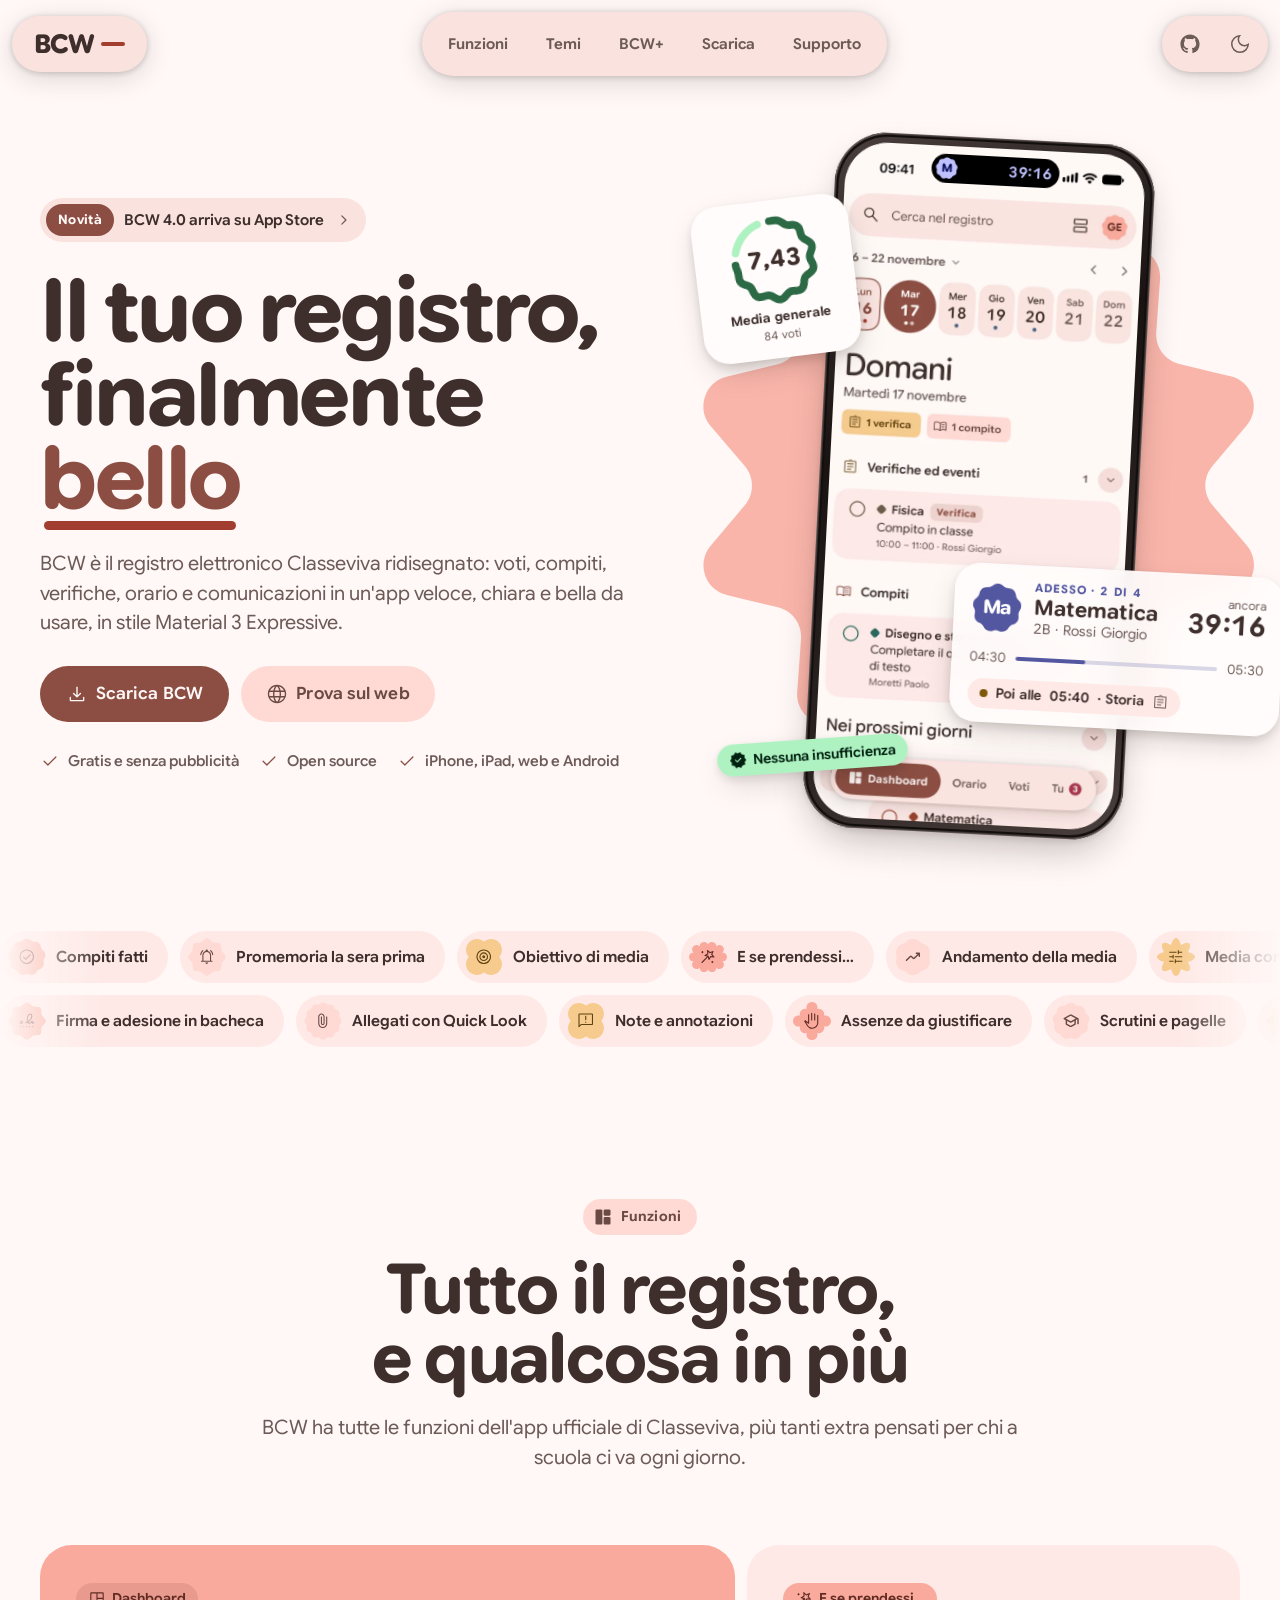
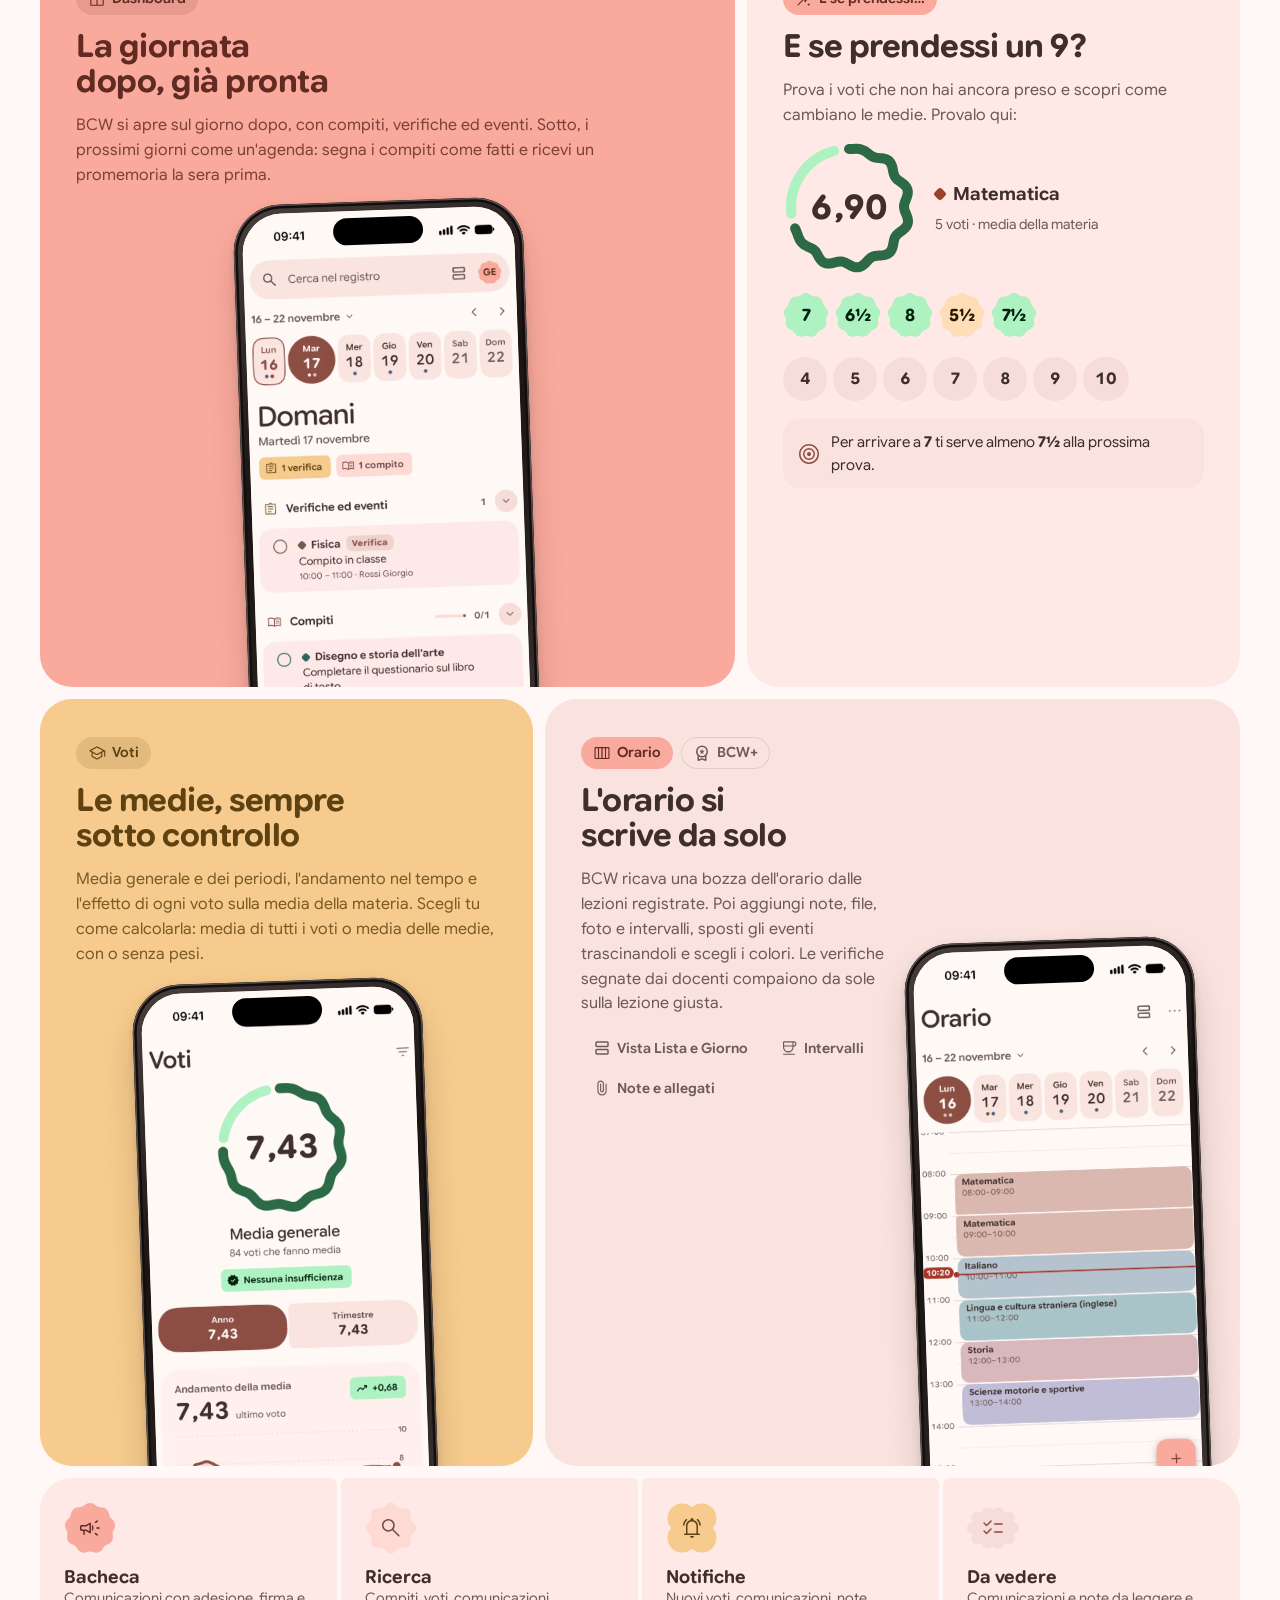
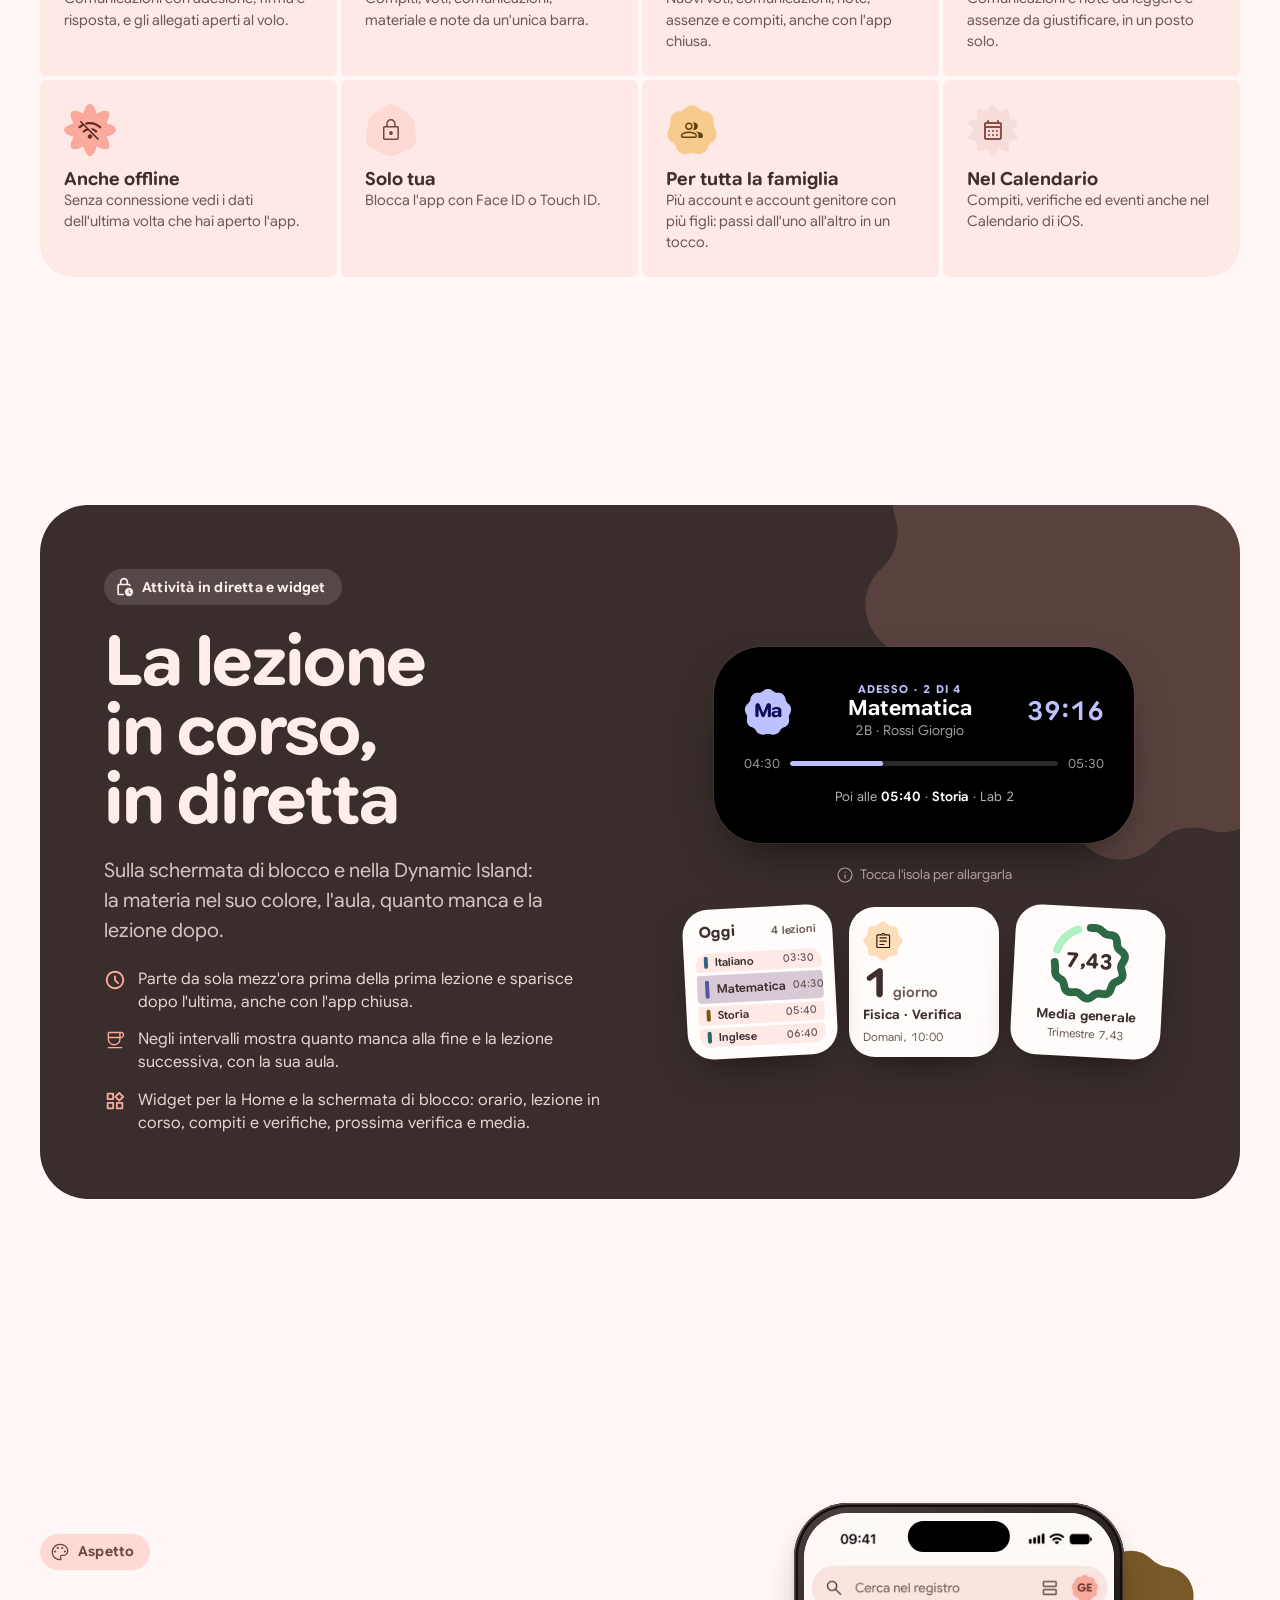
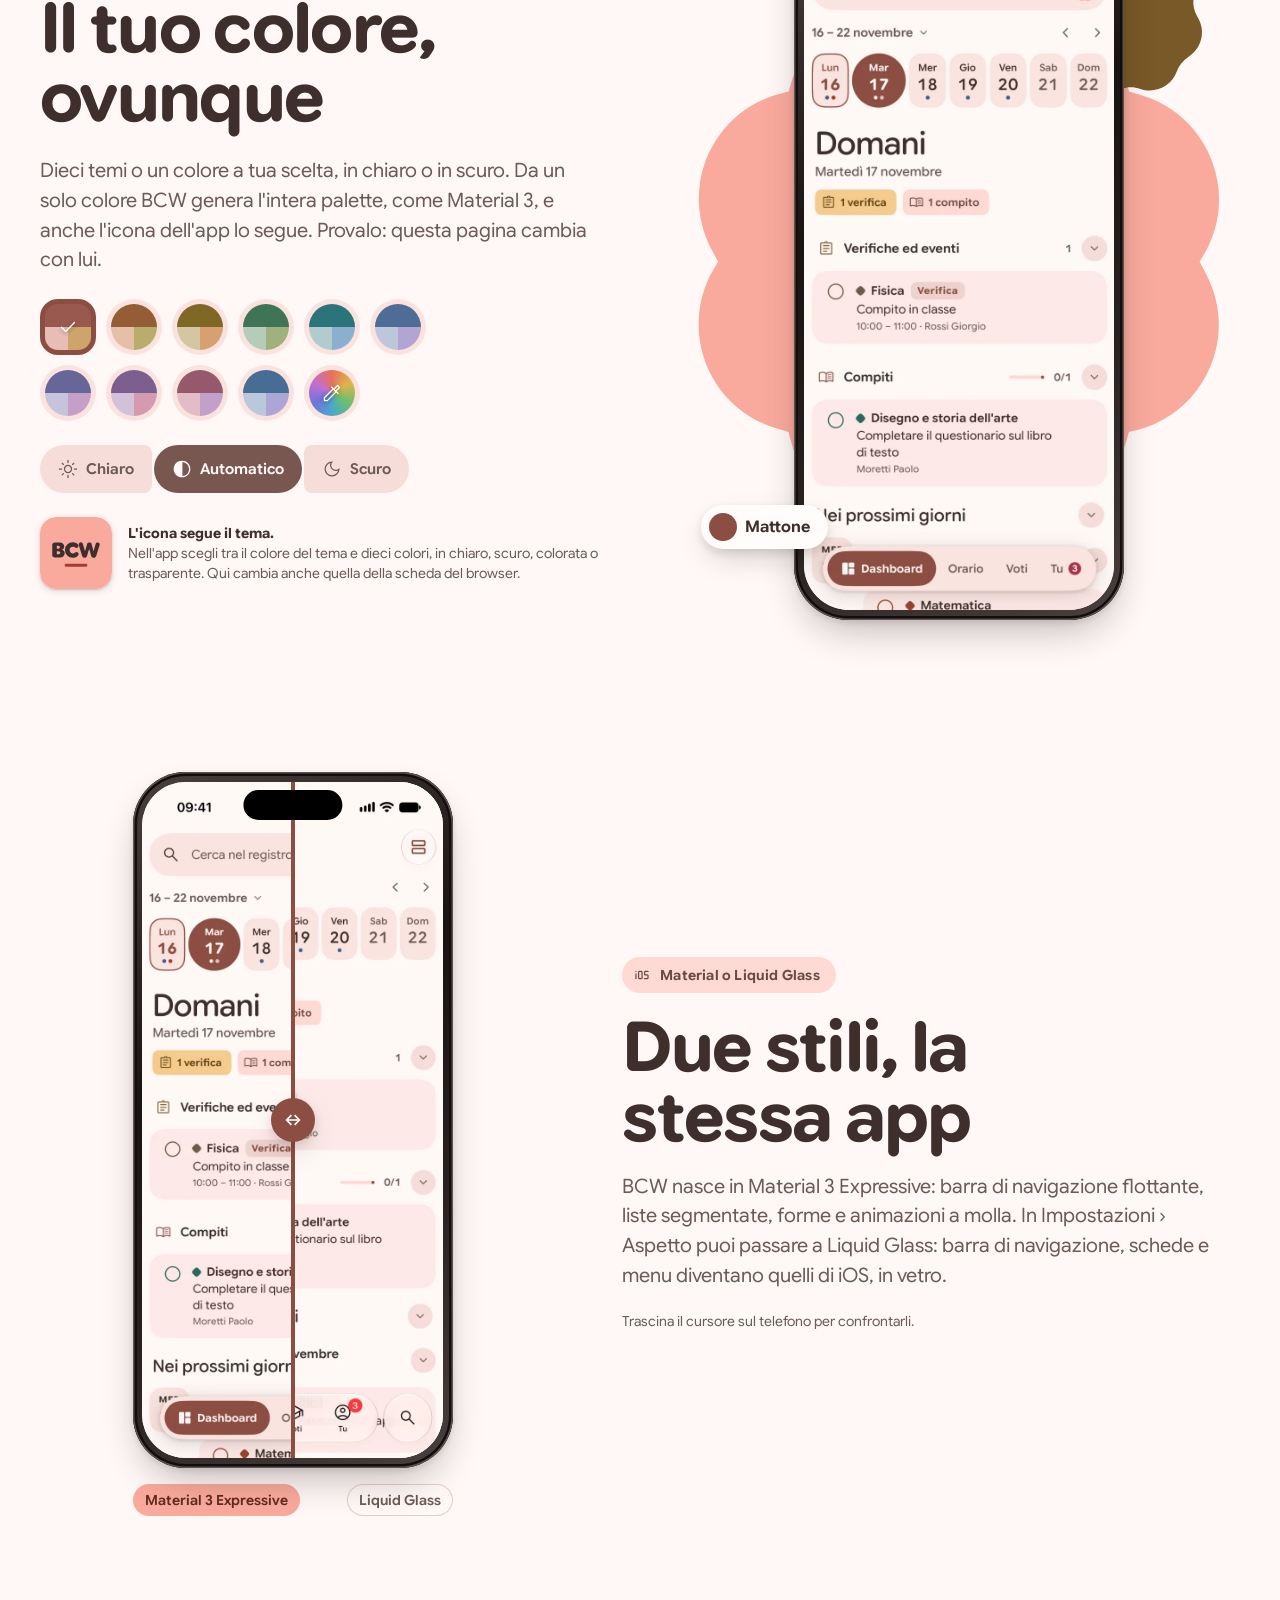
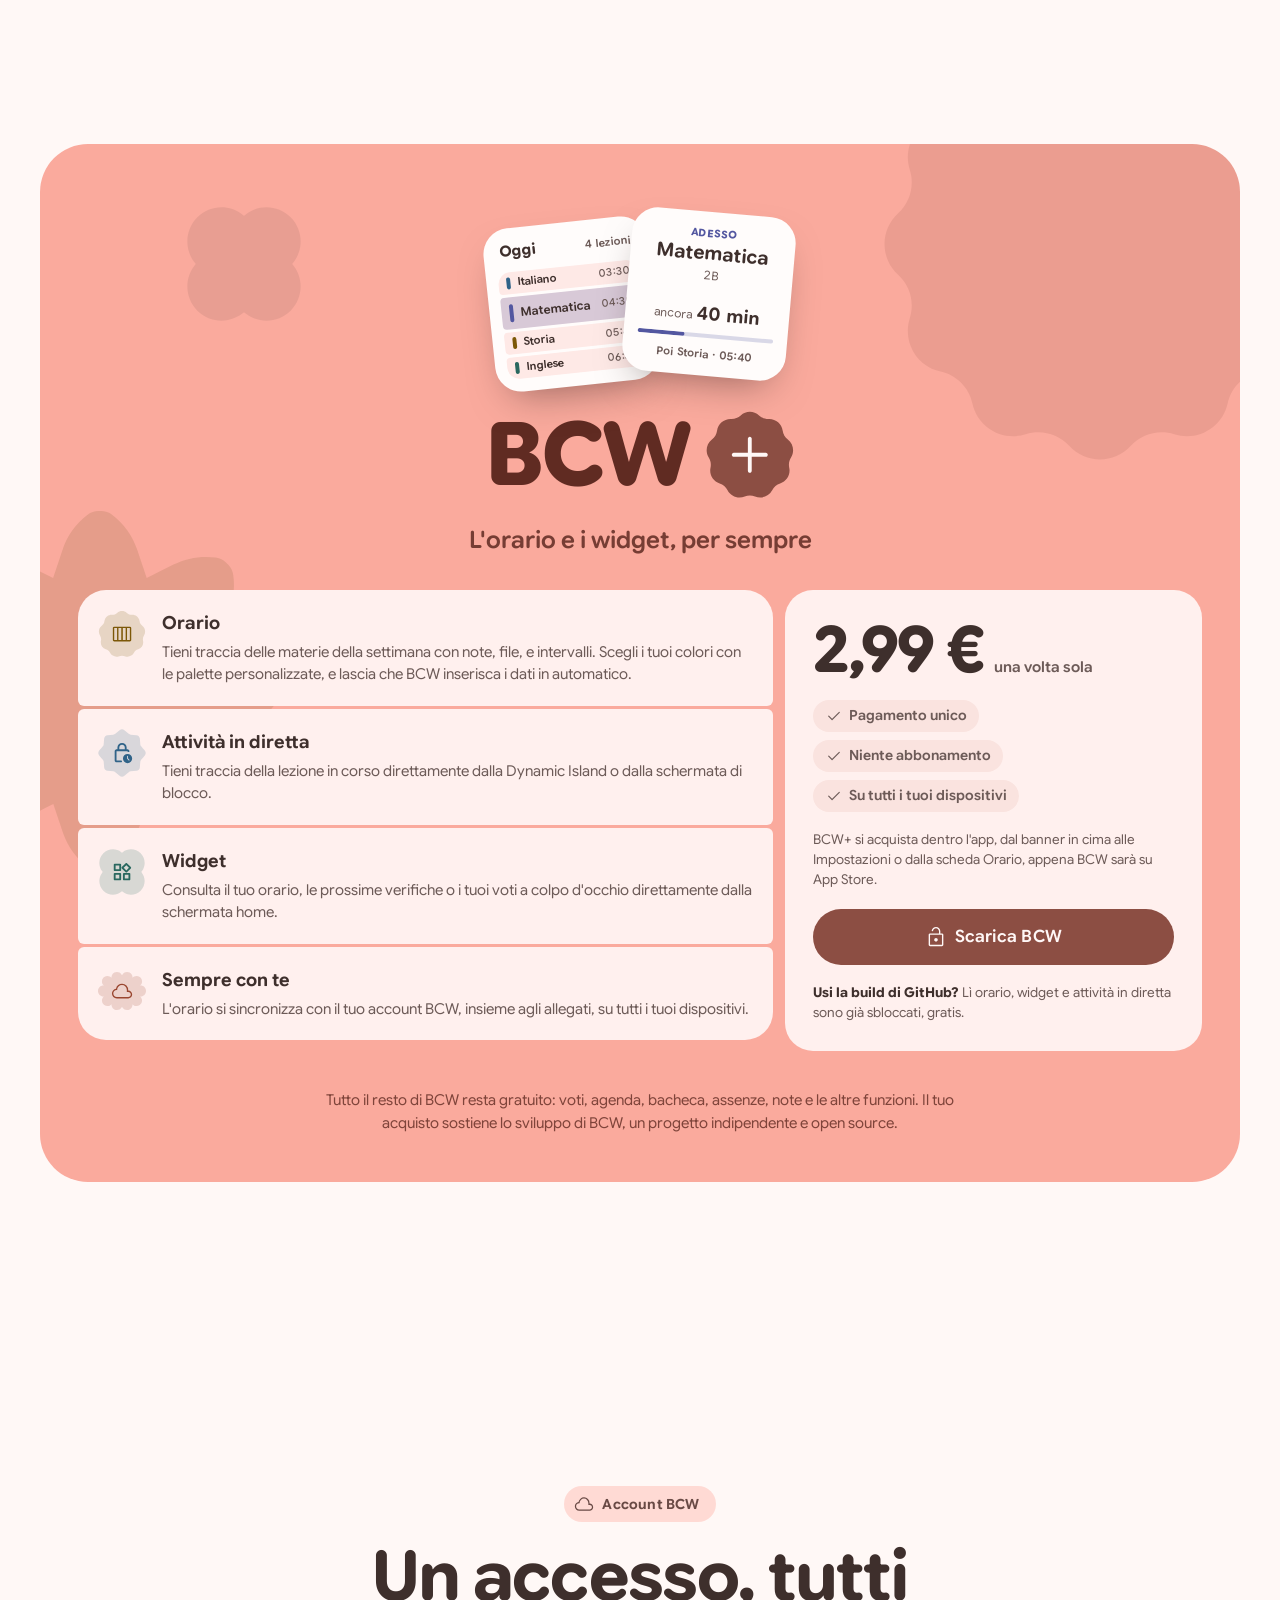
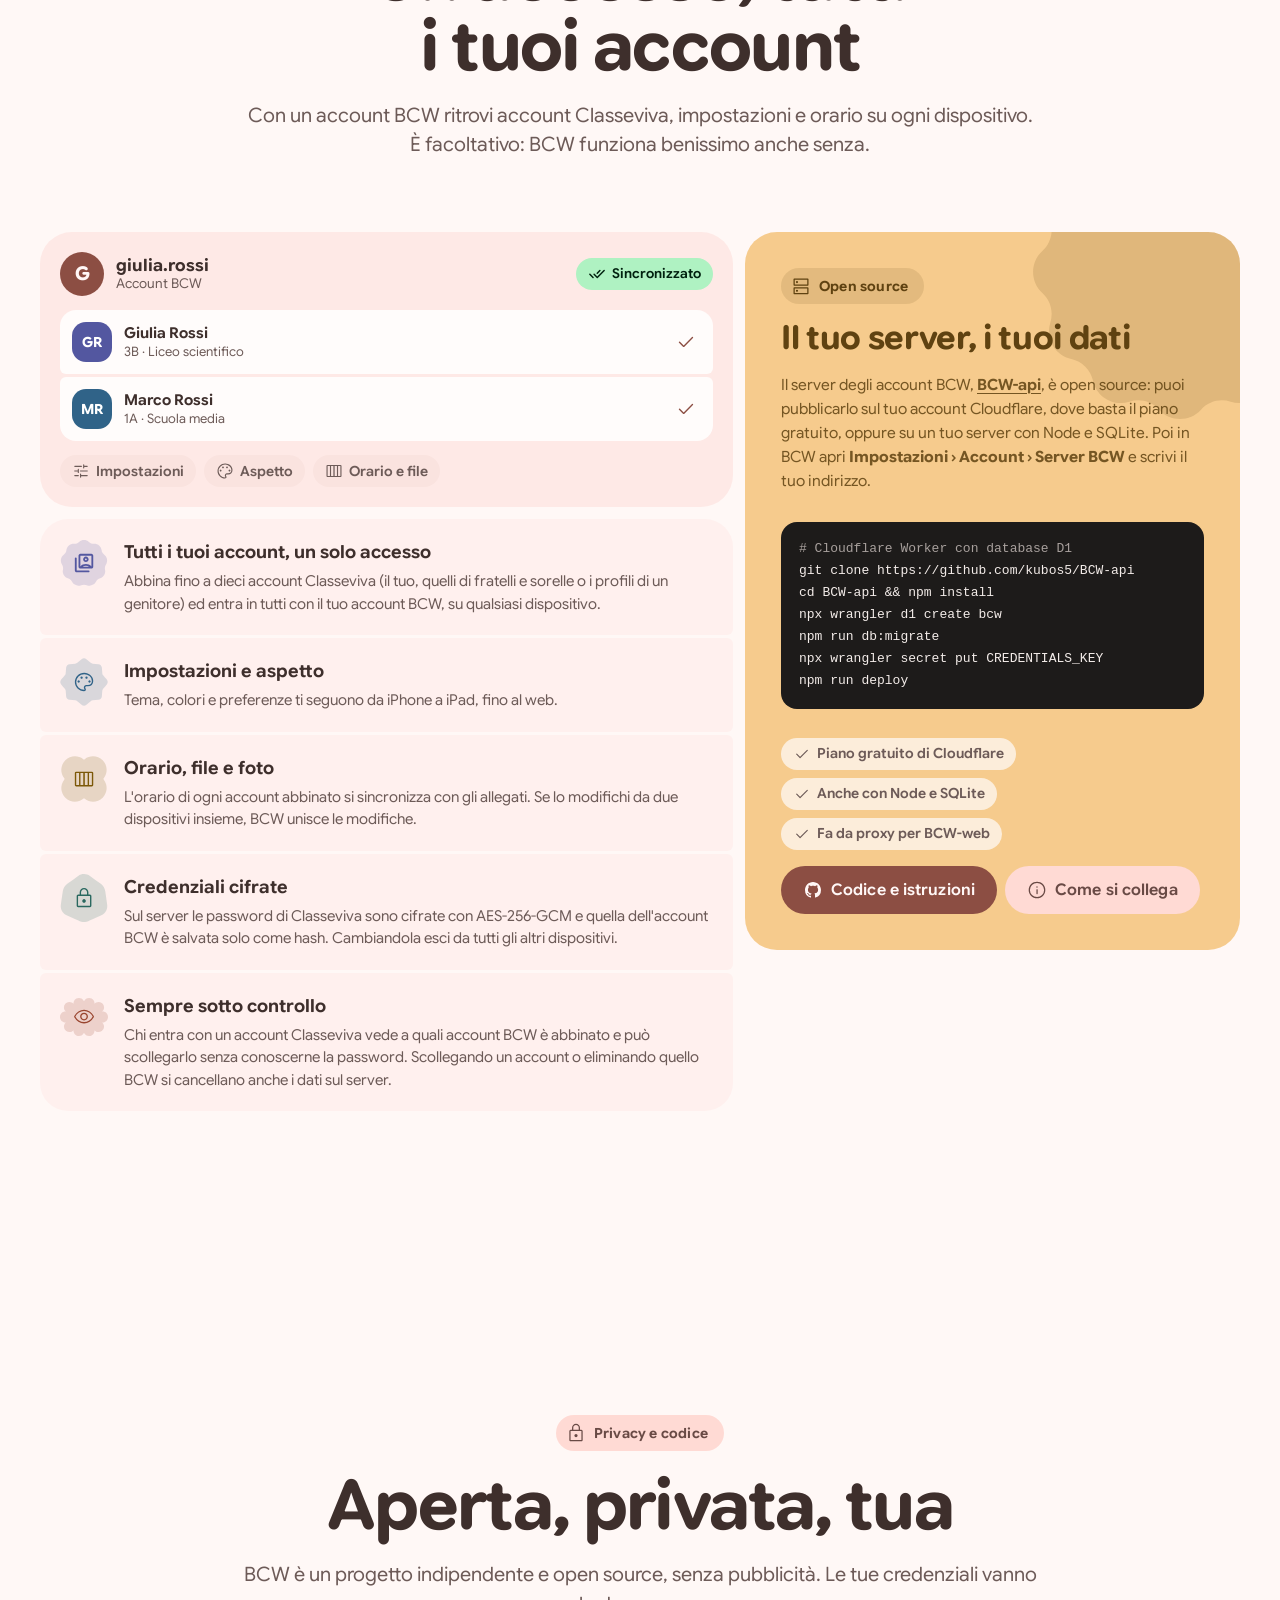
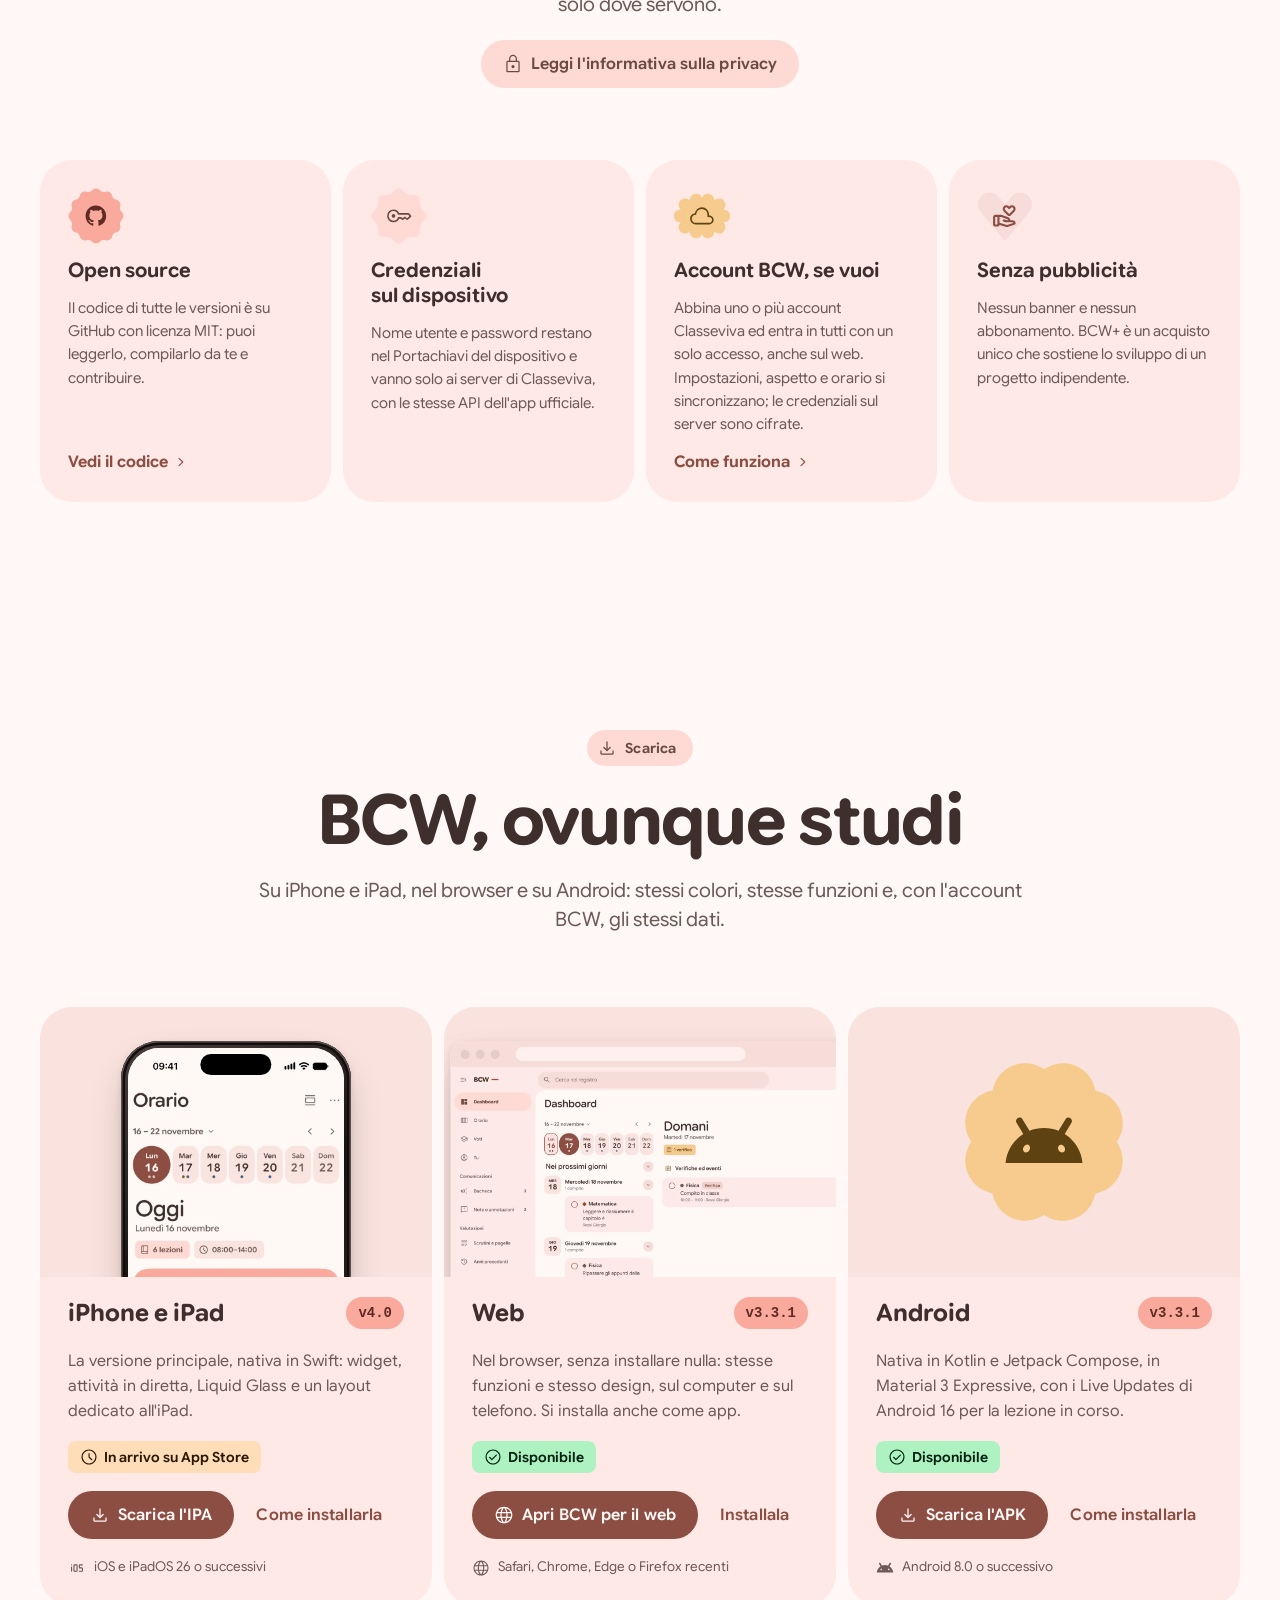
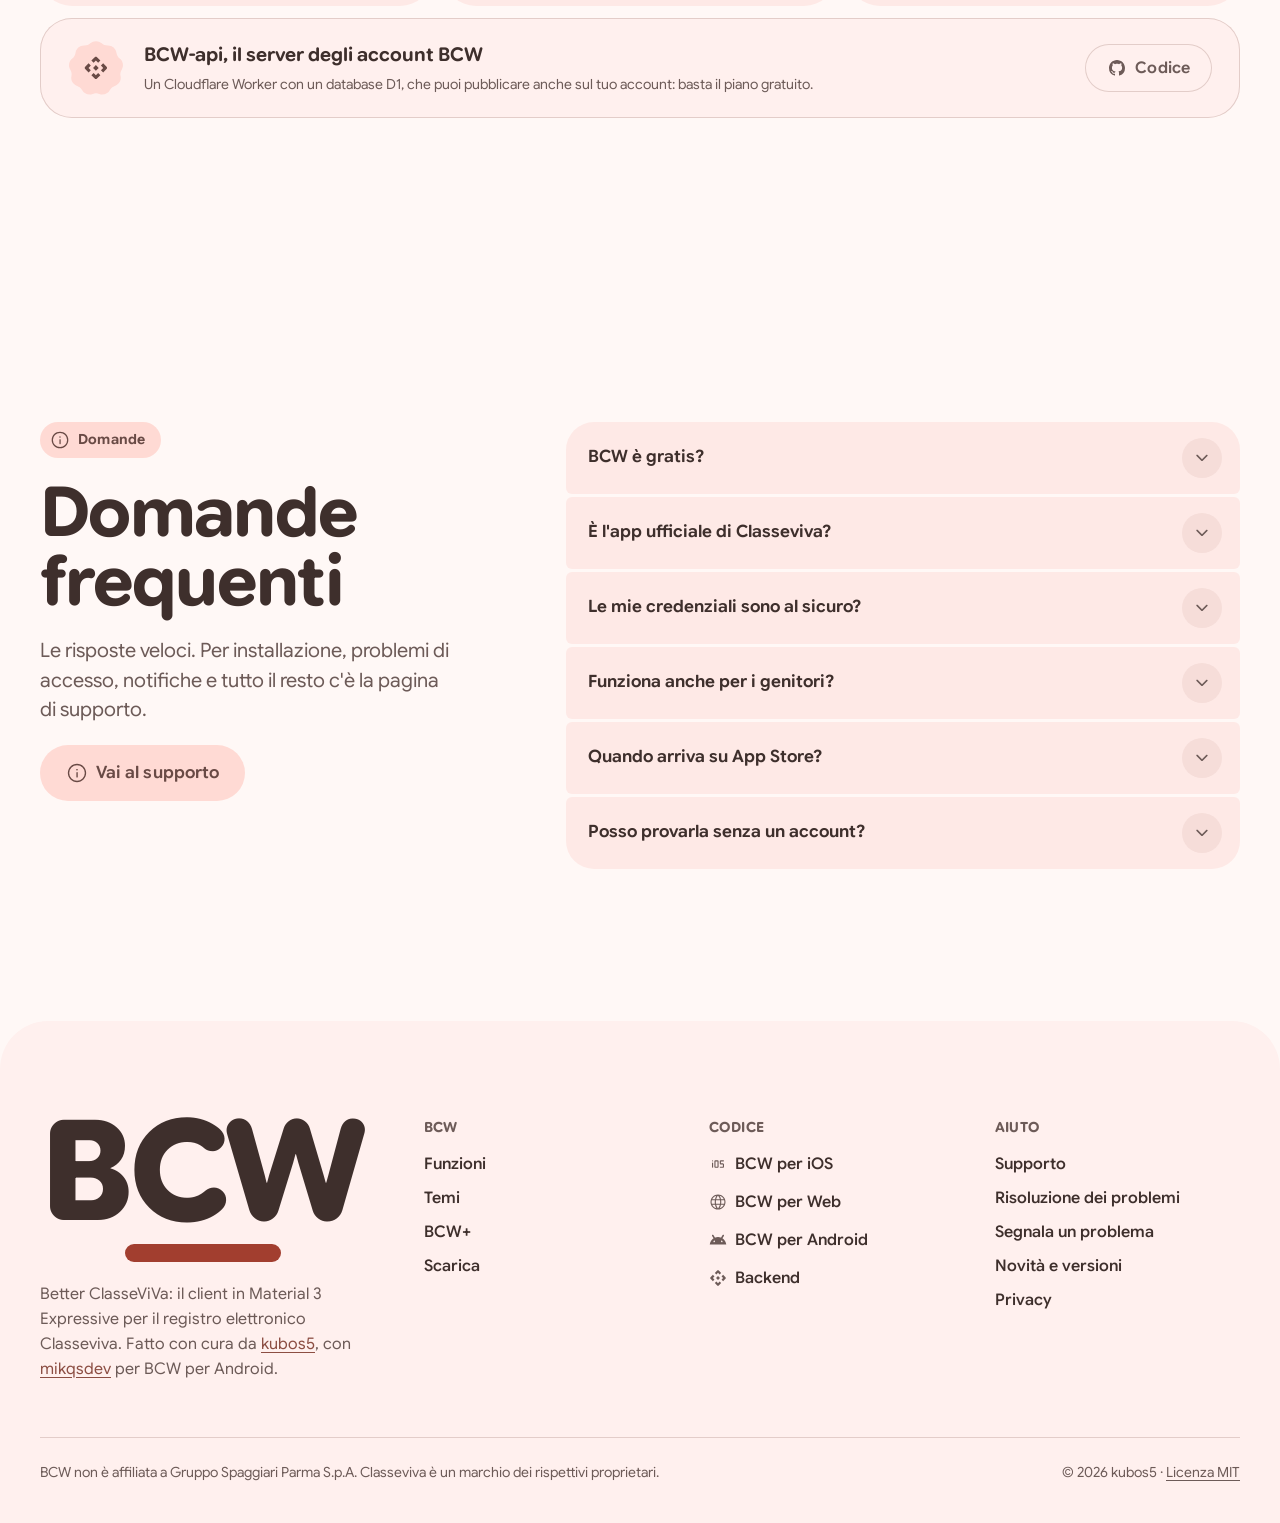
==== commit 99d1567b: "Informativa sulla privacy Nuova pagina /privacy con i dati usati dalle app, da BCW per il web e dall" ====
--- a/index.html
+++ b/index.html
@@ -567,6 +567,7 @@
           <span class="eyebrow"><svg class="icon" aria-hidden="true"><use href="assets/icons.svg#lock"/></svg>Privacy e codice</span>
           <h2 class="display">Aperta, privata, tua</h2>
           <p class="lead">BCW è un progetto indipendente e open source, senza pubblicità. Le tue credenziali vanno solo dove servono.</p>
+          <a class="btn tonal" href="privacy/"><svg class="icon" aria-hidden="true"><use href="assets/icons.svg#lock"/></svg>Leggi l'informativa sulla privacy</a>
         </div>
         <div class="trust">
           <div class="card reveal">
@@ -734,6 +735,7 @@
             <li><a href="support/#problemi">Risoluzione dei problemi</a></li>
             <li><a href="https://github.com/kubos5/BCW/issues">Segnala un problema</a></li>
             <li><a href="https://github.com/kubos5/BCW/releases">Novità e versioni</a></li>
+            <li><a href="privacy/">Privacy</a></li>
           </ul>
         </div>
       </div>
--- a/assets/css/site.css
+++ b/assets/css/site.css
@@ -1556,6 +1556,48 @@
 .cta-panel .copy { display: grid; gap: 12px; }
 .cta-panel ul { display: grid; gap: 6px; padding-left: 20px; font-size: 15.5px; color: color-mix(in srgb, var(--on-primary-container) 85%, transparent); }
 
+/* MARK: - Privacy */
+
+.policy-meta { display: flex; flex-wrap: wrap; justify-content: center; gap: 8px; }
+.policy-meta a.filter-chip { text-decoration: none; }
+.policy { display: grid; grid-template-columns: minmax(0, 250px) minmax(0, 1fr); gap: clamp(32px, 6vw, 88px); align-items: start; }
+.toc { position: sticky; top: calc(var(--topbar) + 16px); display: flex; flex-direction: column; gap: 2px; padding: 12px; border-radius: var(--r-xl); background: var(--surface-container-low); }
+.toc h2 { padding: 8px 14px 10px; font-size: 13px; font-weight: 700; letter-spacing: .06em; text-transform: uppercase; color: var(--on-surface-variant); }
+.toc a {
+  display: block;
+  padding: 9px 14px;
+  border-radius: var(--r-full);
+  color: var(--on-surface-variant);
+  font-size: 15px;
+  font-weight: 560;
+  text-decoration: none;
+  transition: background-color var(--effects-dur), color var(--effects-dur);
+}
+.toc a:hover { background: color-mix(in srgb, var(--on-surface) 6%, transparent); color: var(--on-surface); }
+.toc a.active { background: var(--secondary-container); color: var(--on-secondary-container); font-weight: 680; }
+
+.prose { display: grid; gap: clamp(44px, 5vw, 64px); max-width: 760px; }
+.prose section { display: grid; gap: 16px; scroll-margin-top: calc(var(--topbar) + 16px); }
+.prose h2 { font-size: clamp(24px, 2.4vw, 30px); line-height: 1.2; letter-spacing: -.01em; }
+.prose p, .prose li { font-size: 16.5px; line-height: 1.65; color: var(--on-surface-variant); text-wrap: pretty; }
+.prose ul { display: grid; gap: 10px; padding-left: 22px; }
+.prose li::marker { color: var(--primary); }
+.prose strong { color: var(--on-surface); font-weight: 650; }
+.prose code { font-family: var(--mono); font-size: .86em; padding: 2px 7px; border-radius: 6px; background: var(--surface-container-highest); color: var(--on-surface); }
+.prose .path { font-weight: 650; color: var(--on-surface); }
+
+.data-list { display: flex; flex-direction: column; gap: 3px; margin: 4px 0; }
+.data-list > div { display: grid; grid-template-columns: minmax(0, 210px) minmax(0, 1fr); gap: 4px 24px; padding: 18px 22px; border-radius: var(--r-s); background: var(--surface-container-low); }
+.data-list > div:first-child { border-top-left-radius: var(--r-xl); border-top-right-radius: var(--r-xl); }
+.data-list > div:last-child { border-bottom-left-radius: var(--r-xl); border-bottom-right-radius: var(--r-xl); }
+.data-list dt { font-size: 16px; font-weight: 650; line-height: 1.5; color: var(--on-surface); }
+.data-list dd { margin: 0; font-size: 15.5px; line-height: 1.6; color: var(--on-surface-variant); }
+
+.callout { display: flex; gap: 14px; padding: 20px 22px; border-radius: var(--r-xl); background: var(--tertiary-container); color: var(--on-tertiary-container); }
+.callout > .icon { flex: none; width: 24px; height: 24px; margin-top: 2px; }
+.prose .callout p { color: inherit; }
+.callout a { color: inherit; font-weight: 650; }
+
 /* MARK: - Disposizione su schermi piccoli */
 
 @media (max-width: 1099px) {
@@ -1590,6 +1632,11 @@
   .tile.with-phone.side { flex-direction: column; min-height: 0; }
   .tile.with-phone.side .phone { margin: 8px auto calc(var(--w) * -.5); align-self: center; }
   .tile.with-phone.side .copy { padding-bottom: 0; }
+  .policy { grid-template-columns: minmax(0, 1fr); }
+  .toc { position: static; flex-direction: row; flex-wrap: wrap; gap: 6px; padding: 0; background: none; }
+  .toc h2 { width: 100%; padding: 0 0 4px; }
+  .toc a { padding: 7px 14px; font-size: 14.5px; box-shadow: inset 0 0 0 1px var(--outline-variant); border-radius: var(--r-s); }
+  .toc a.active { background: none; color: var(--on-surface-variant); font-weight: 560; }
 }
 
 @media (max-width: 599px) {
@@ -1621,6 +1668,9 @@
   .news-chip { gap: 8px; font-size: 14px; white-space: nowrap; }
   .faq summary { font-size: 16px; padding-left: 18px; }
   .answer, .answer.indent { padding: 0 18px 18px; }
+  .data-list > div { grid-template-columns: minmax(0, 1fr); padding: 16px 18px; }
+  .prose p, .prose li { font-size: 16px; }
+  .callout { padding: 18px; }
   .backend-card { flex-direction: column; align-items: flex-start; }
   .button-group button { padding: 0 14px; }
   .swatch { --sz: 50px; }
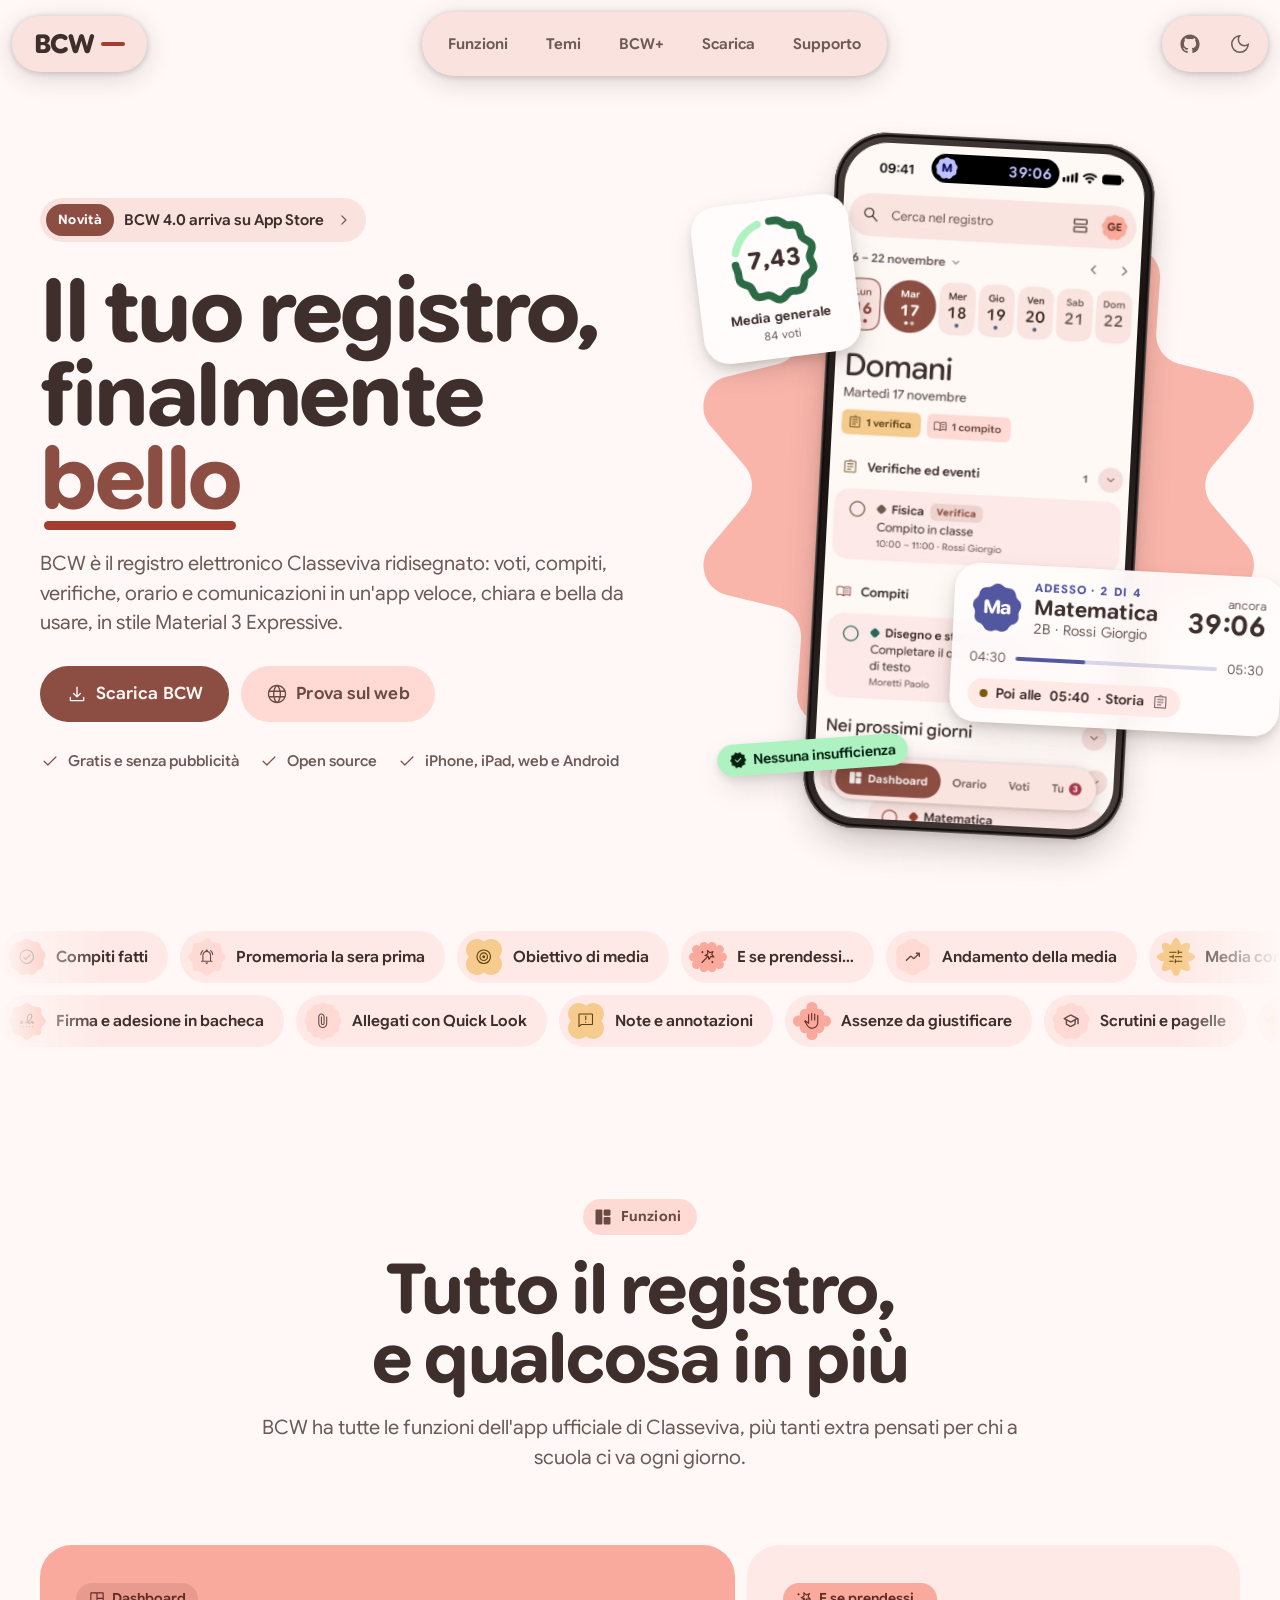
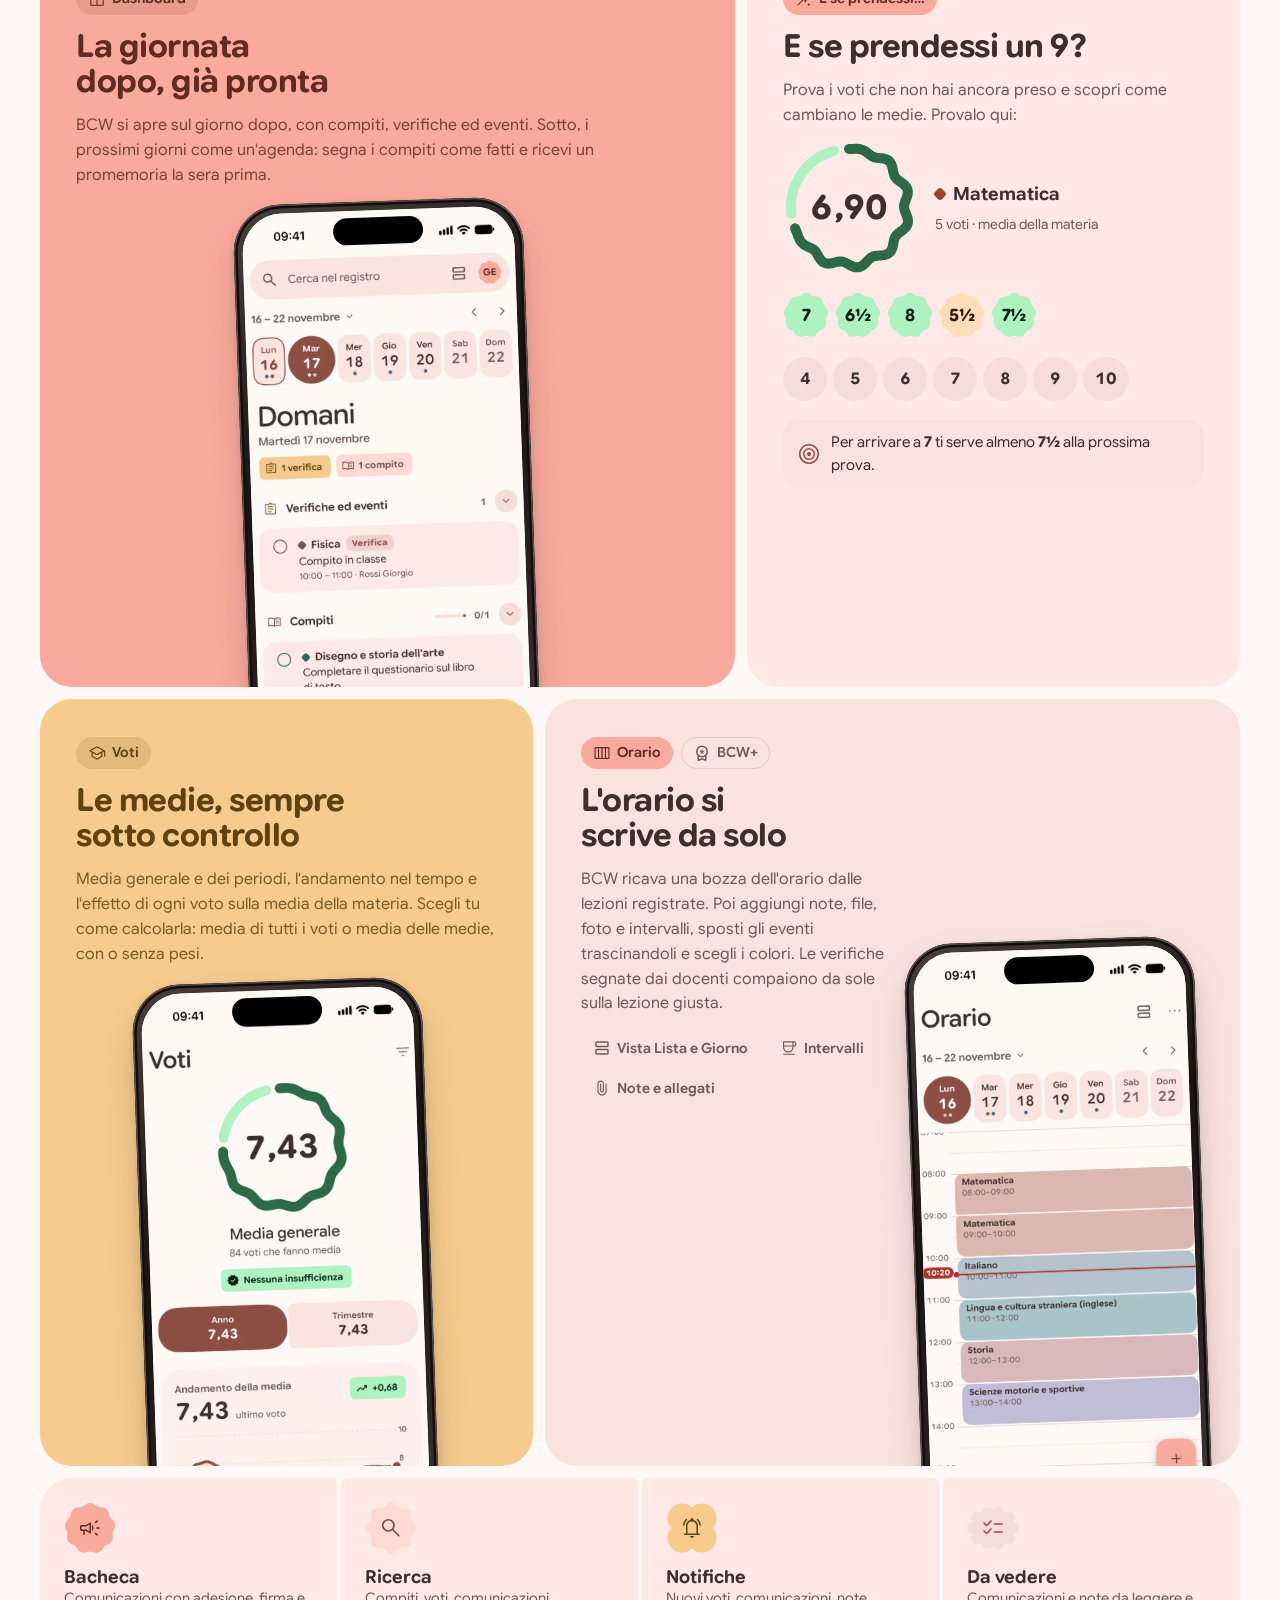
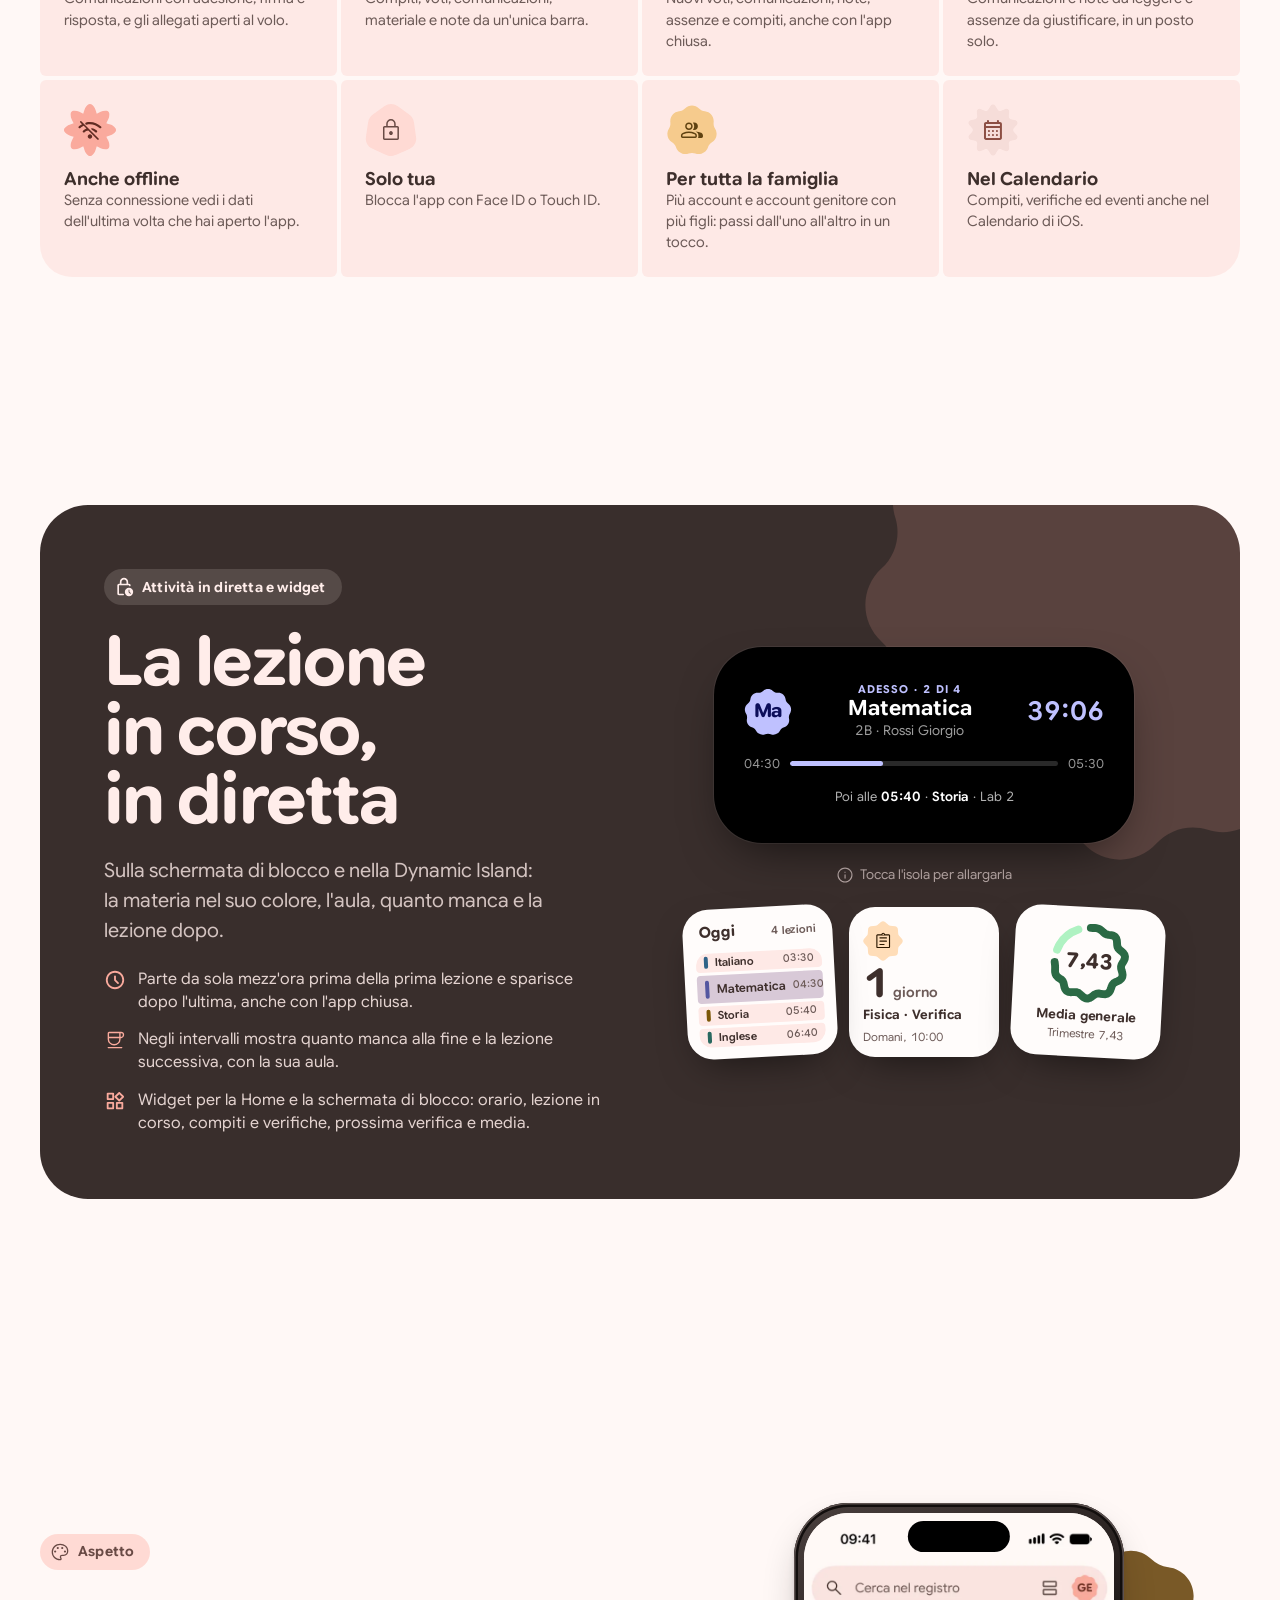
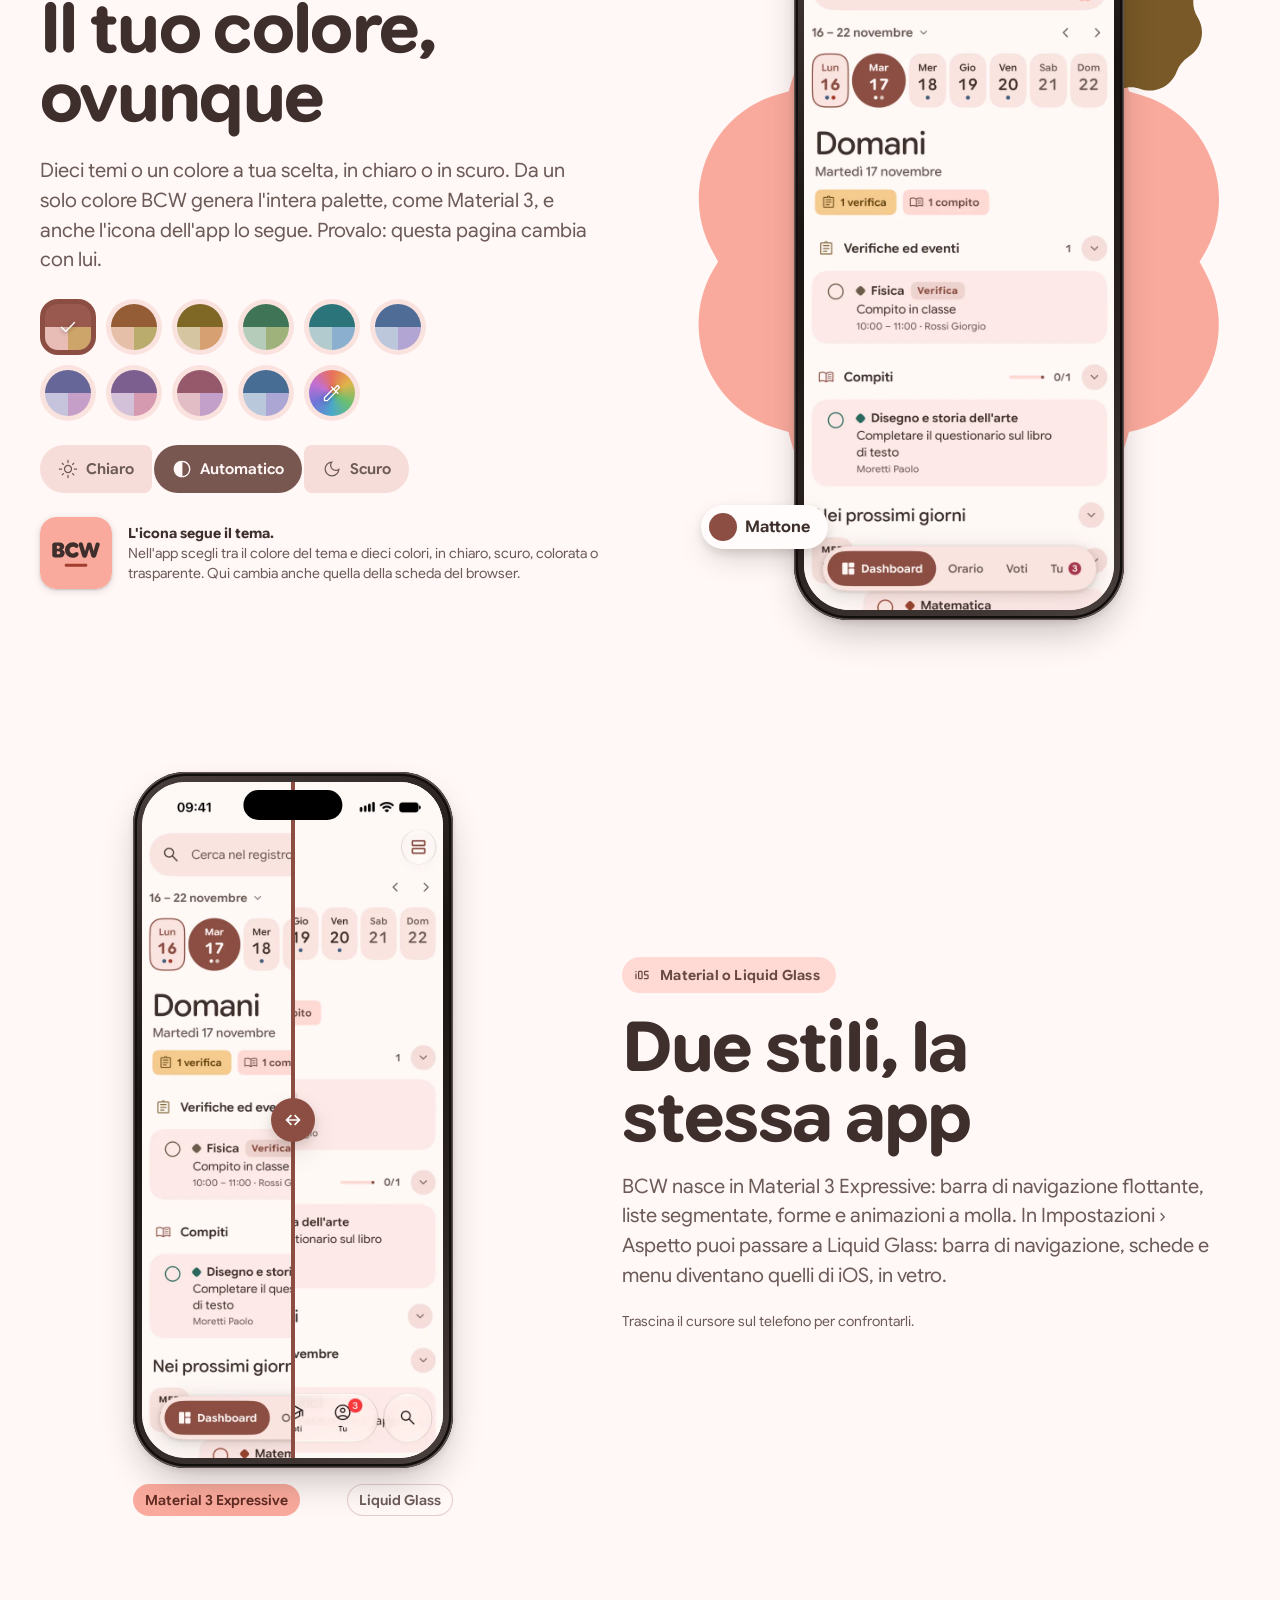
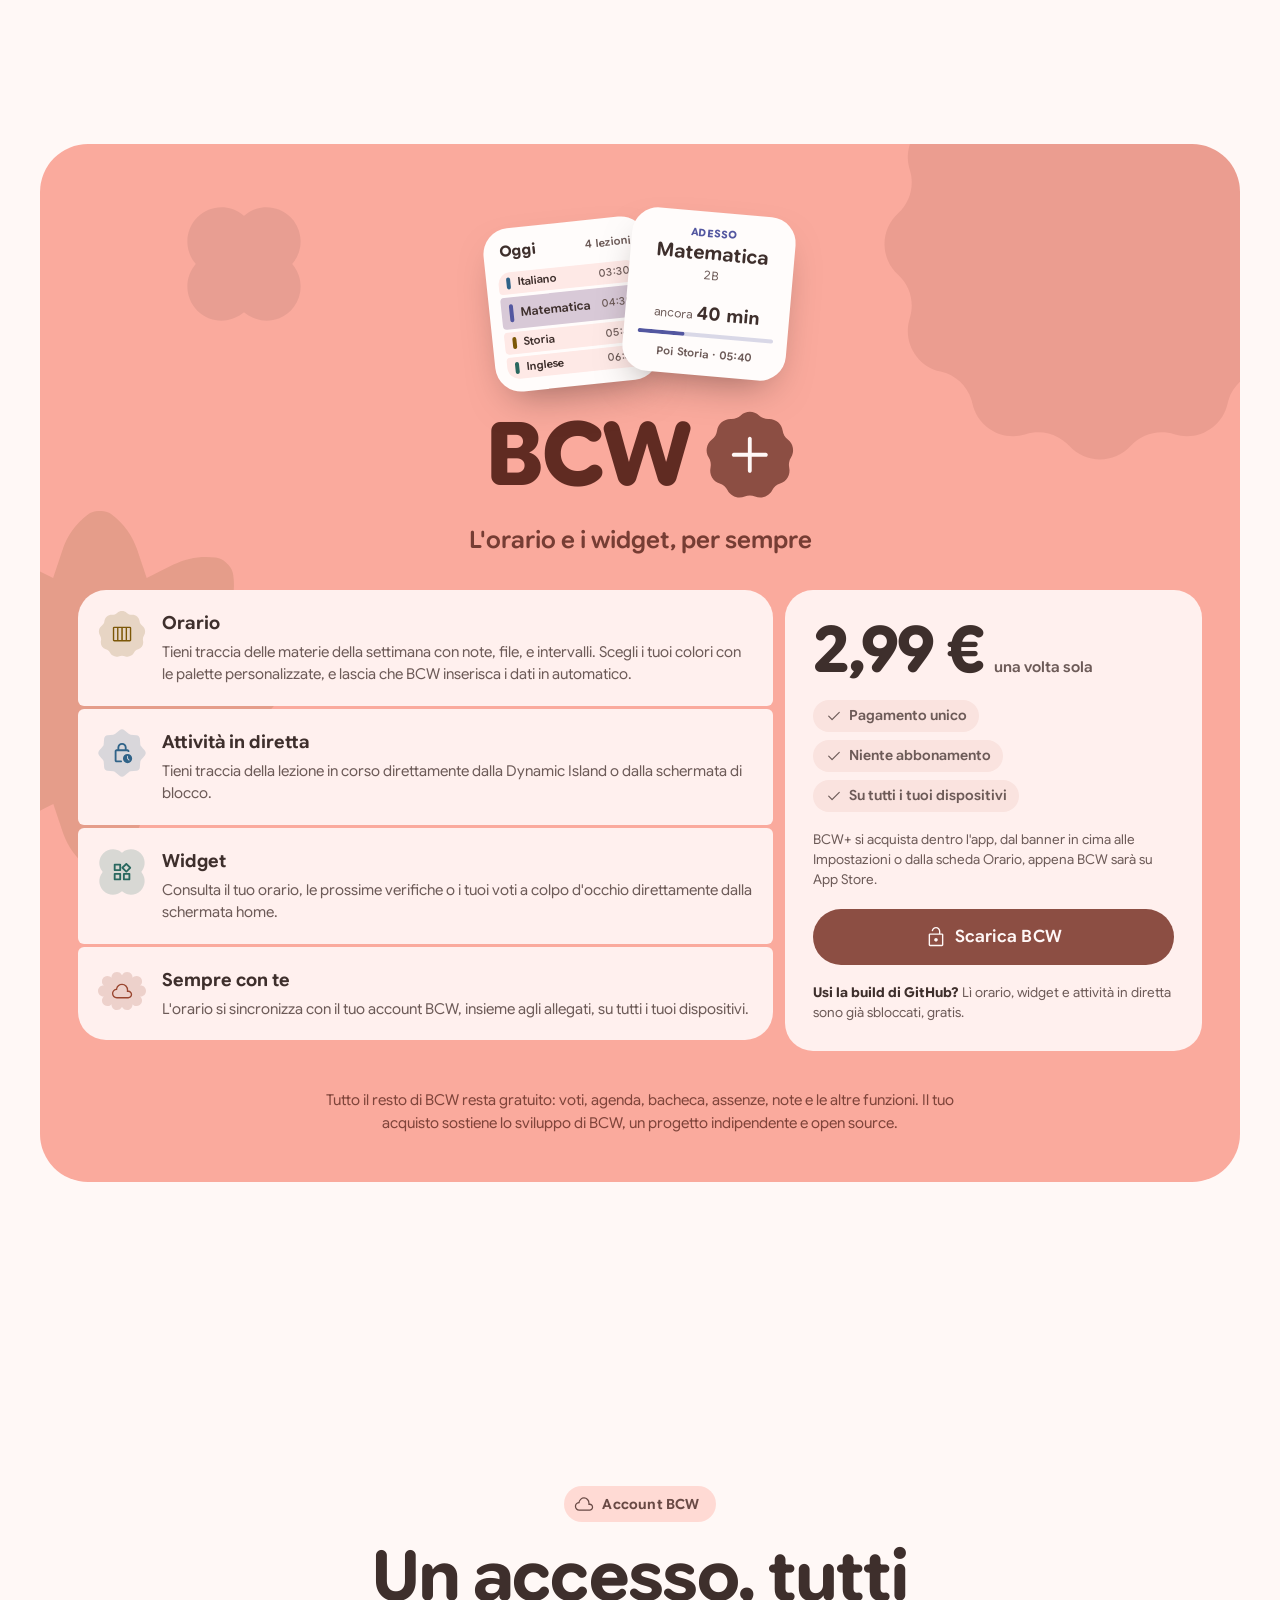
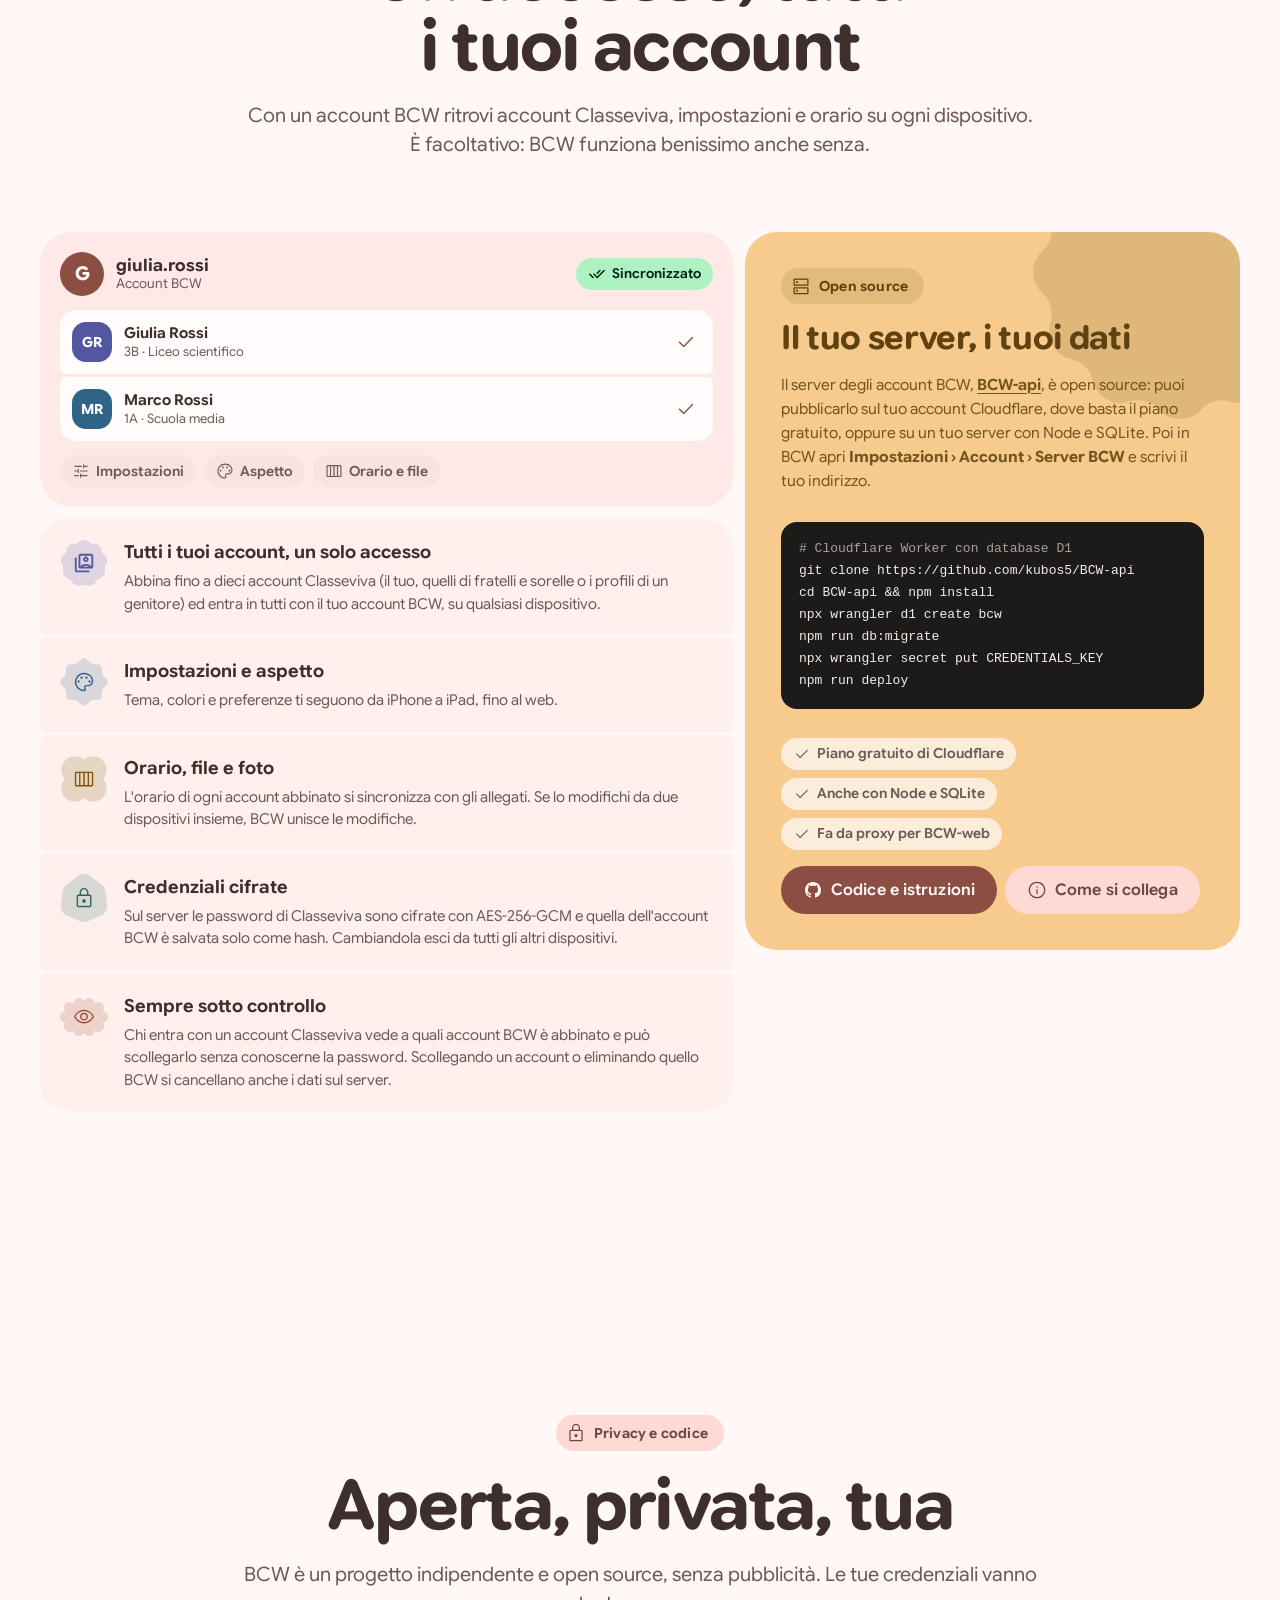
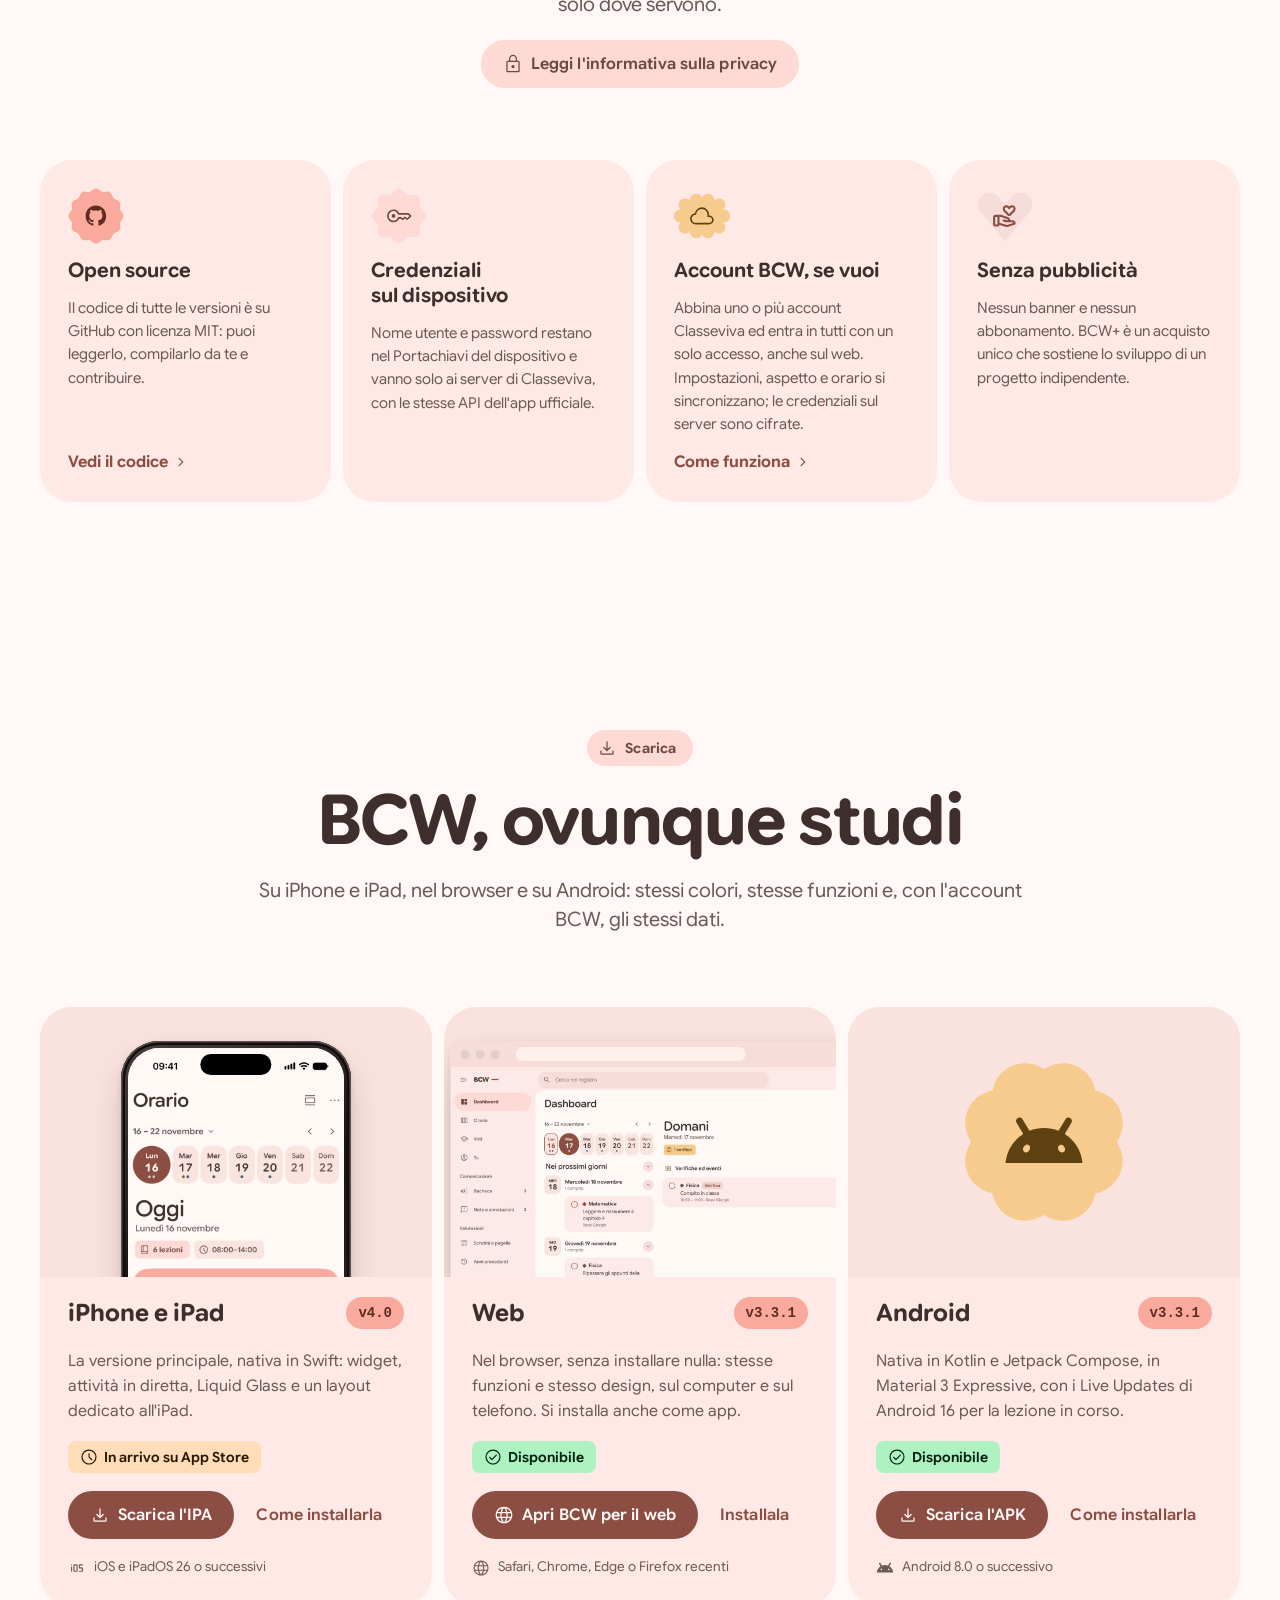
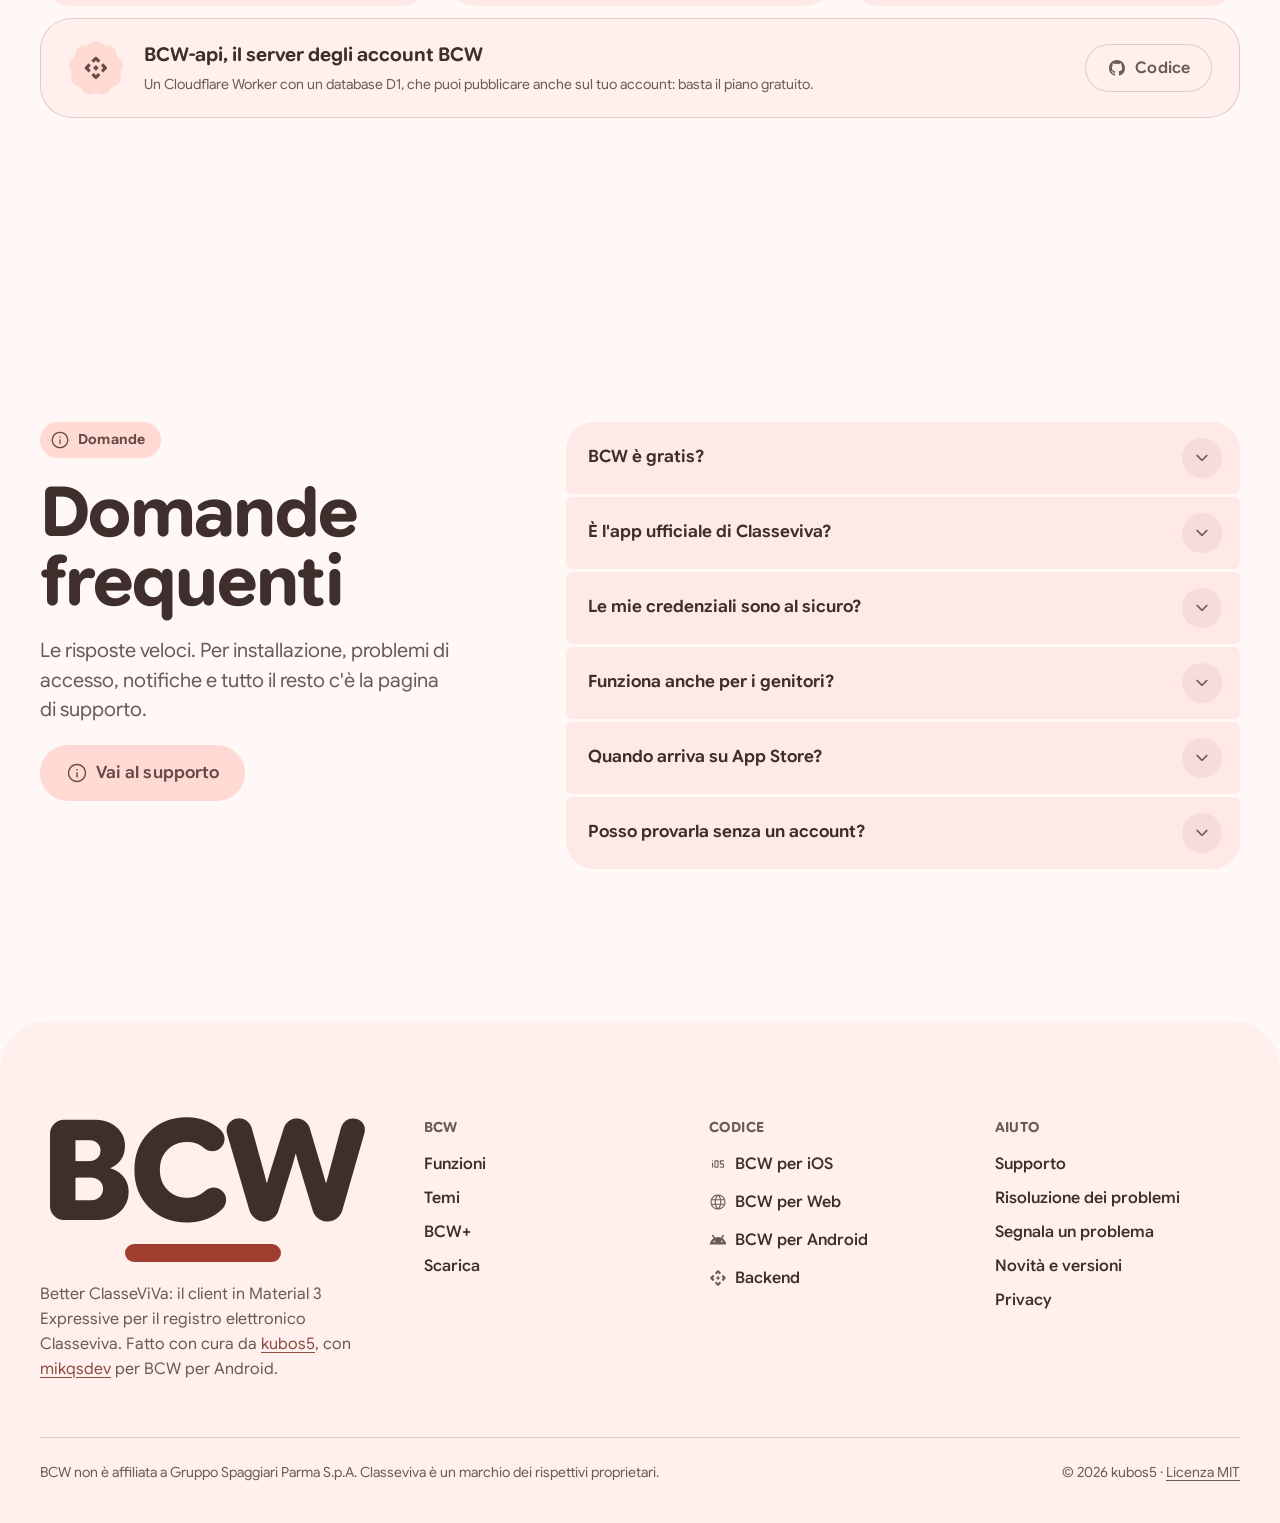
==== commit eb28c96b: "Comparsa dei riquadri corretta e niente animazione dal grigio La comparsa allo scorrimento è un'anim" ====
--- a/index.html
+++ b/index.html
@@ -19,8 +19,7 @@
   <link rel="preload" href="assets/fonts/GoogleSansFlex-latin-wght-ROND.woff2" as="font" type="font/woff2" crossorigin>
   <link rel="stylesheet" href="assets/css/site.css">
   <script>
-    // Prima del primo disegno: tema chiaro/scuro e colore scelti (salvati nel browser) e, alla prima
-    // visita della sessione, la comparsa dei colori con il cerchio (come nell'introduzione dell'app).
+    // Prima del primo disegno: tema chiaro/scuro e colore scelti (salvati nel browser).
     (function () {
       var d = document.documentElement;
       d.classList.remove('no-js');
@@ -33,10 +32,6 @@
           style.id = 'accent-theme';
           style.textContent = theme.css;
           document.head.appendChild(style);
-        }
-        if (!matchMedia('(prefers-reduced-motion: reduce)').matches && !sessionStorage.getItem('bcw-lp.intro')) {
-          d.classList.add('intro');
-          sessionStorage.setItem('bcw-lp.intro', '1');
         }
       } catch (e) {}
     })();
@@ -76,7 +71,7 @@
             <span class="new">Novità</span> <span data-version="ios">BCW 4.0 arriva su App Store</span>
             <svg class="icon" aria-hidden="true"><use href="assets/icons.svg#chevronRight"/></svg>
           </a>
-          <h1 class="display-xl">Il tuo registro, finalmente <span class="underlined" data-intro-origin>bello</span></h1>
+          <h1 class="display-xl">Il tuo registro, finalmente <span class="underlined">bello</span></h1>
           <p class="lead">BCW è il registro elettronico Classeviva ridisegnato: voti, compiti, verifiche, orario e comunicazioni in un'app veloce, chiara e bella da usare, in stile Material 3 Expressive.</p>
           <div class="cta-row">
             <a class="btn filled l" href="#scarica"><svg class="icon" aria-hidden="true"><use href="assets/icons.svg#download"/></svg>Scarica BCW</a>
--- a/assets/css/site.css
+++ b/assets/css/site.css
@@ -521,13 +521,6 @@
   .nav-item.active .icon { display: none; }
 }
 
-/* Comparsa dei colori: la pagina parte in bianco e nero e i colori arrivano con un cerchio che si
-   allarga dalla barra sotto il titolo, come nell'introduzione dell'app (assets/js/site.js, con una
-   View Transition). Se lo script non parte, dopo 3 secondi i colori tornano comunque. */
-.intro :is(main, footer, .topbar > *) { filter: grayscale(1); animation: ungray 0s 3s forwards; }
-.intro-fade :is(main, footer, .topbar > *) { transition: filter 900ms var(--effects); }
-@keyframes ungray { to { filter: none; } }
-
 /* Cambio di tema con il cerchio che si allarga dal colore scelto (View Transitions). */
 ::view-transition-old(root), ::view-transition-new(root) { animation: none; mix-blend-mode: normal; }
 ::view-transition-old(root) { z-index: 1; }
@@ -535,15 +528,18 @@
 
 /* MARK: - Comparsa allo scorrimento */
 
-.reveal {
-  opacity: 0;
-  translate: 0 36px;
-  transition: opacity 600ms var(--effects), translate var(--spring-slow-dur) var(--spring);
-  transition-delay: calc(var(--d, 0) * 70ms);
-}
-.reveal.in { opacity: 1; translate: none; }
-@media (prefers-reduced-motion: reduce) { .reveal { opacity: 1; translate: none; transition: none; } }
-.no-js .reveal { opacity: 1; translate: none; }
+/* Con un'animazione e non con una transizione: molti componenti (riquadri, schede) dichiarano la
+   propria `transition`, che sostituirebbe quella della comparsa e li farebbe apparire di colpo. */
+.reveal { opacity: 0; }
+.reveal.in {
+  opacity: 1;
+  animation: reveal-fade 600ms var(--effects) both, reveal-rise var(--spring-slow-dur) var(--spring) both;
+  animation-delay: calc(var(--d, 0) * 70ms);
+}
+@keyframes reveal-fade { from { opacity: 0; } }
+@keyframes reveal-rise { from { translate: 0 36px; } }
+@media (prefers-reduced-motion: reduce) { .reveal, .reveal.in { opacity: 1; animation: none; } }
+.no-js .reveal { opacity: 1; }
 
 /* MARK: - Telefono */
 
@@ -670,7 +666,6 @@
   animation: draw-bar 900ms var(--spring) 300ms both;
 }
 @keyframes draw-bar { from { transform: scaleX(0); } }
-.intro .underlined::after { animation-delay: 150ms; }
 
 .hero .lead { max-width: 34em; }
 .cta-row { display: flex; flex-wrap: wrap; gap: 12px; }
@@ -687,7 +682,6 @@
 .hero-art .live-card { right: max(-8%, calc(50% - 380px)); bottom: 15%; rotate: 3deg; width: min(330px, 86vw); }
 .hero-art .chip-float { left: max(0%, calc(50% - 300px)); bottom: 9%; rotate: -4deg; box-shadow: var(--elev-3); }
 .pop { animation: pop 700ms var(--spring) both; animation-delay: calc(400ms + var(--d, 0) * 140ms); }
-.intro .pop { animation-delay: calc(1400ms + var(--d, 0) * 140ms); }
 @keyframes pop { from { opacity: 0; scale: .6; } }
 @media (prefers-reduced-motion: reduce) { .pop { animation: none; } }
 
